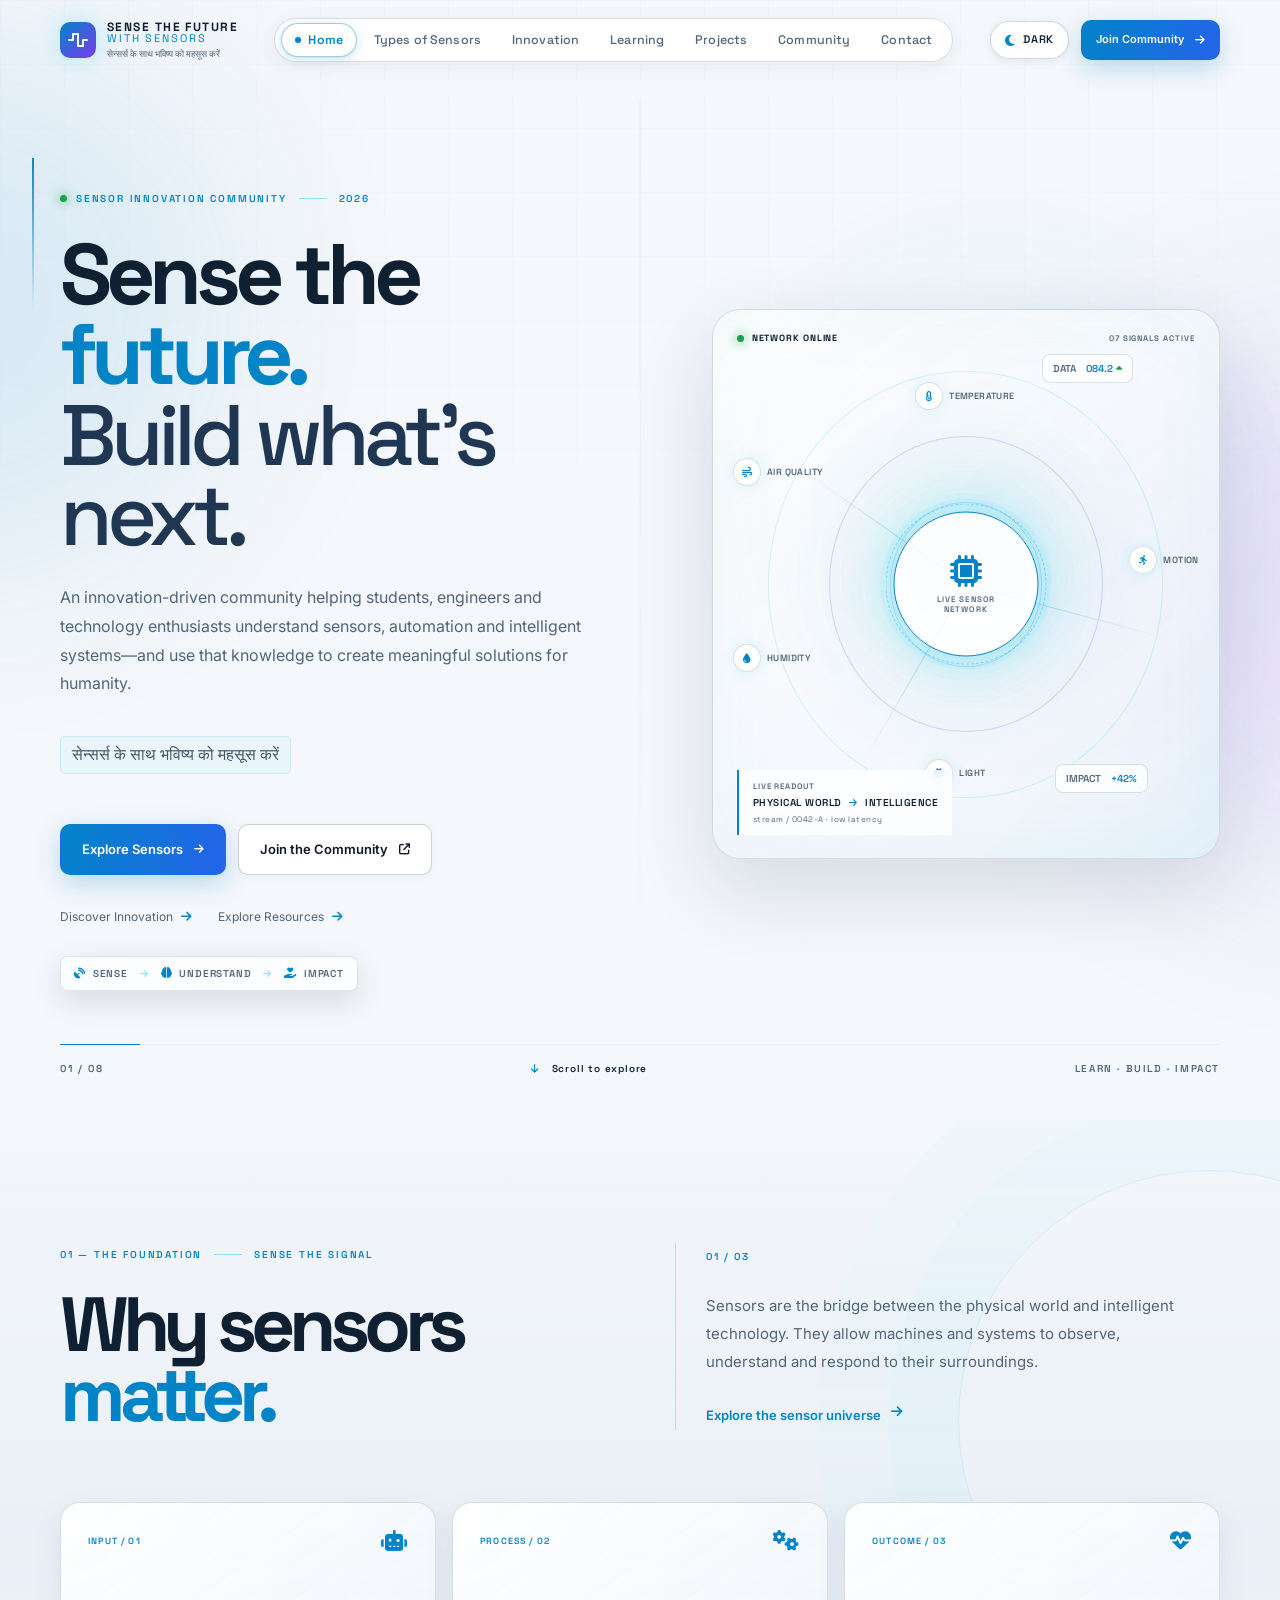
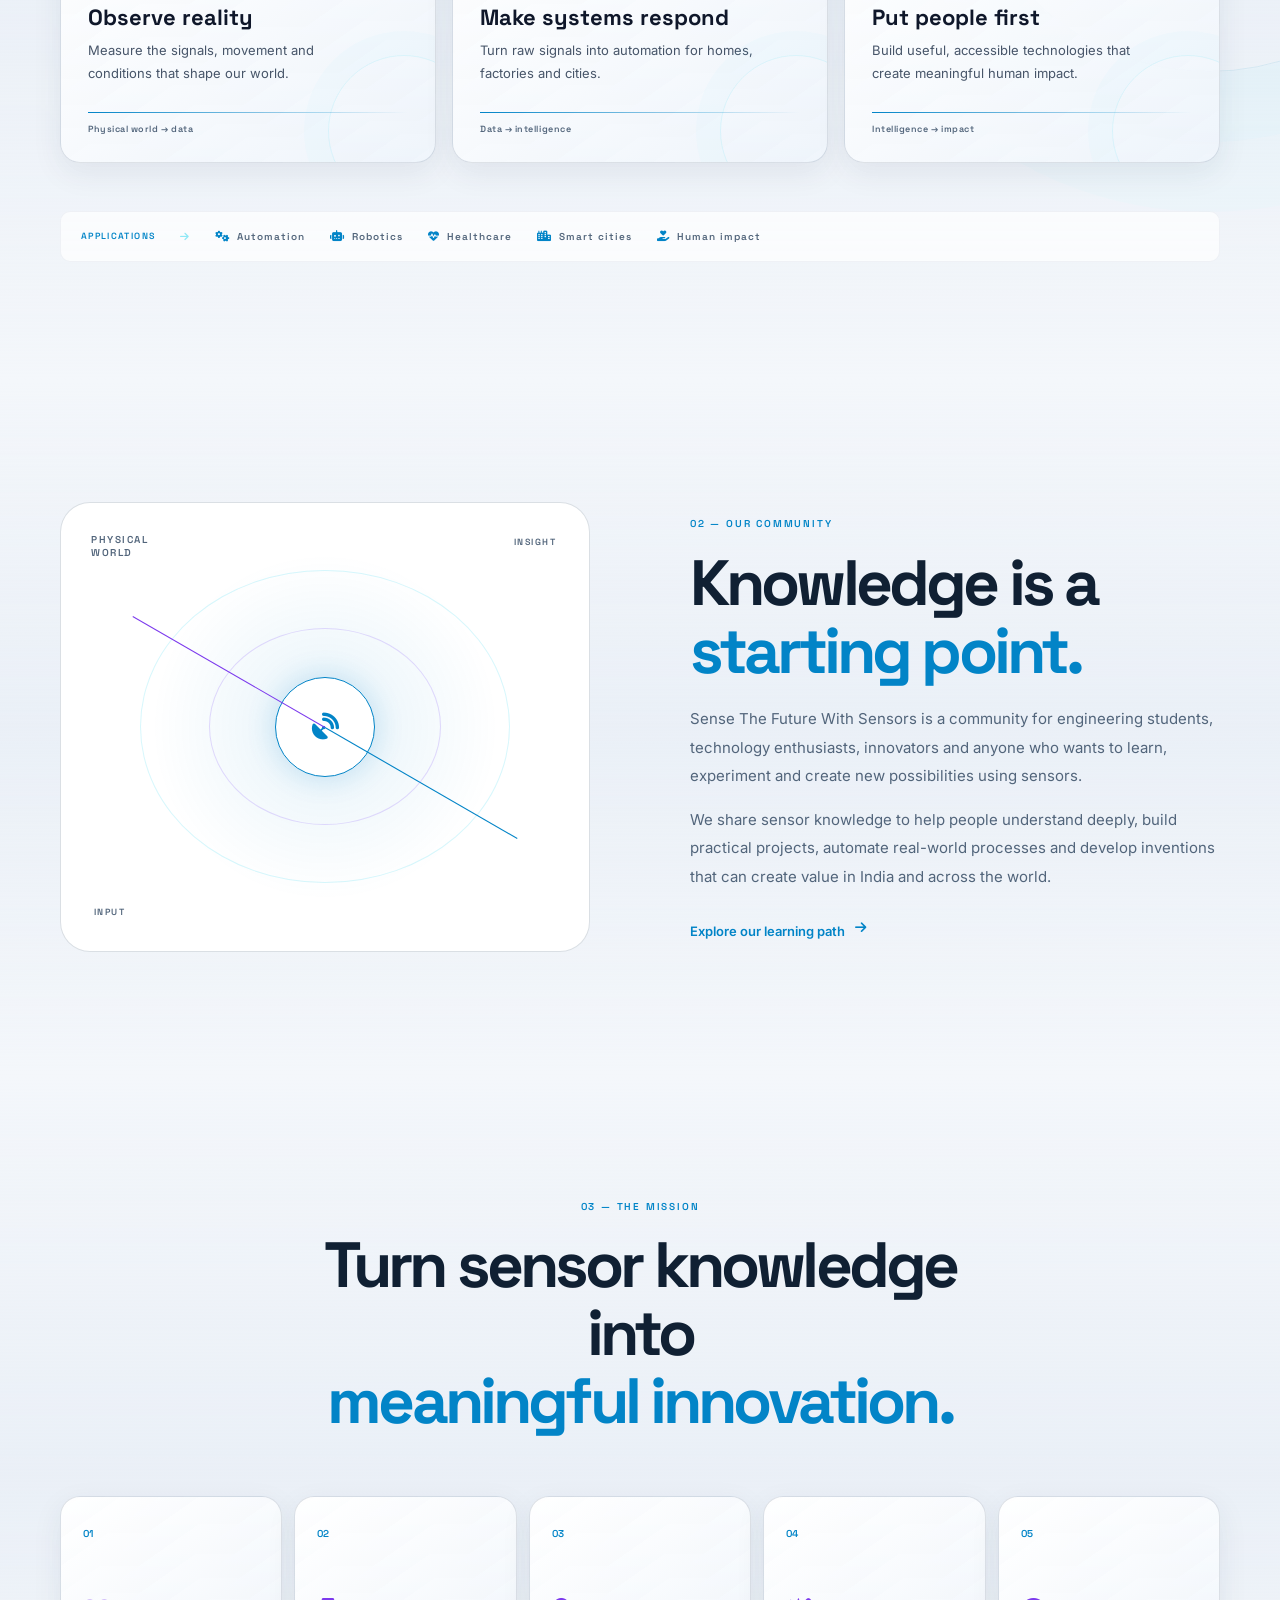
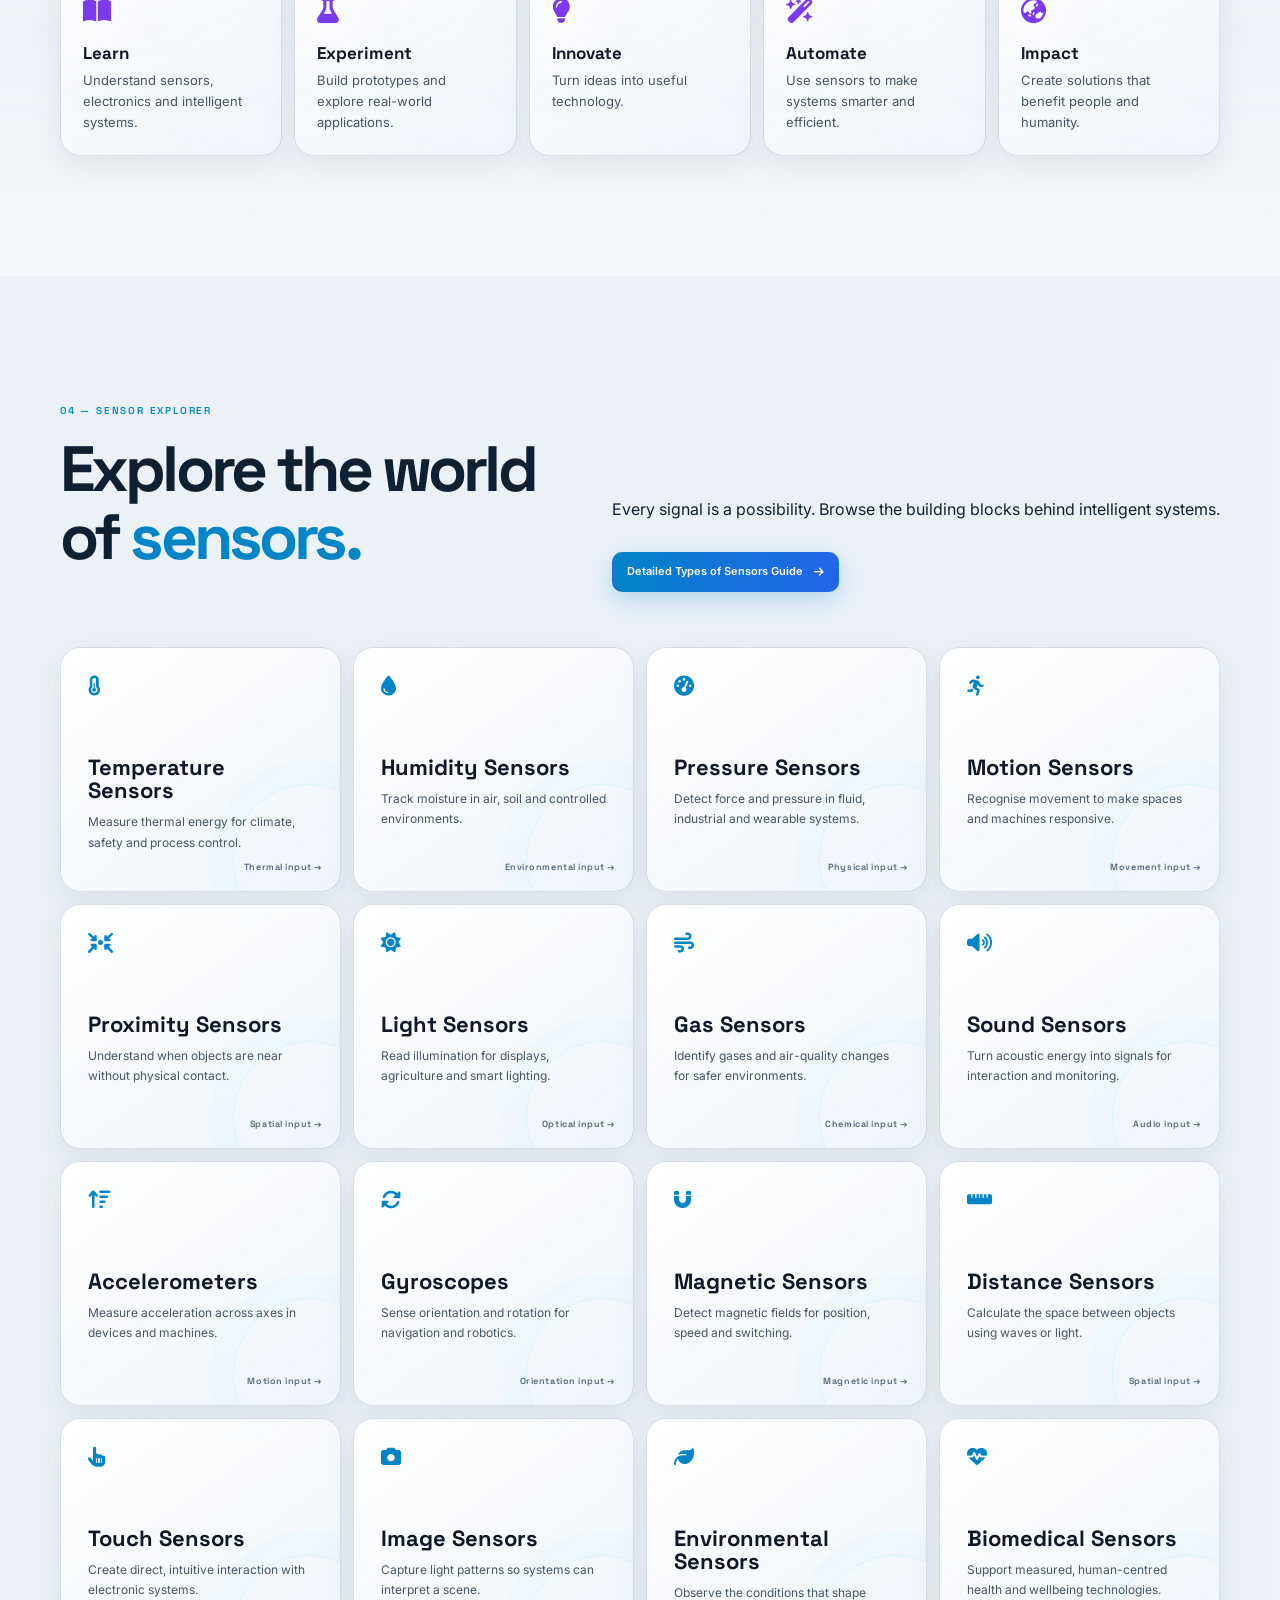
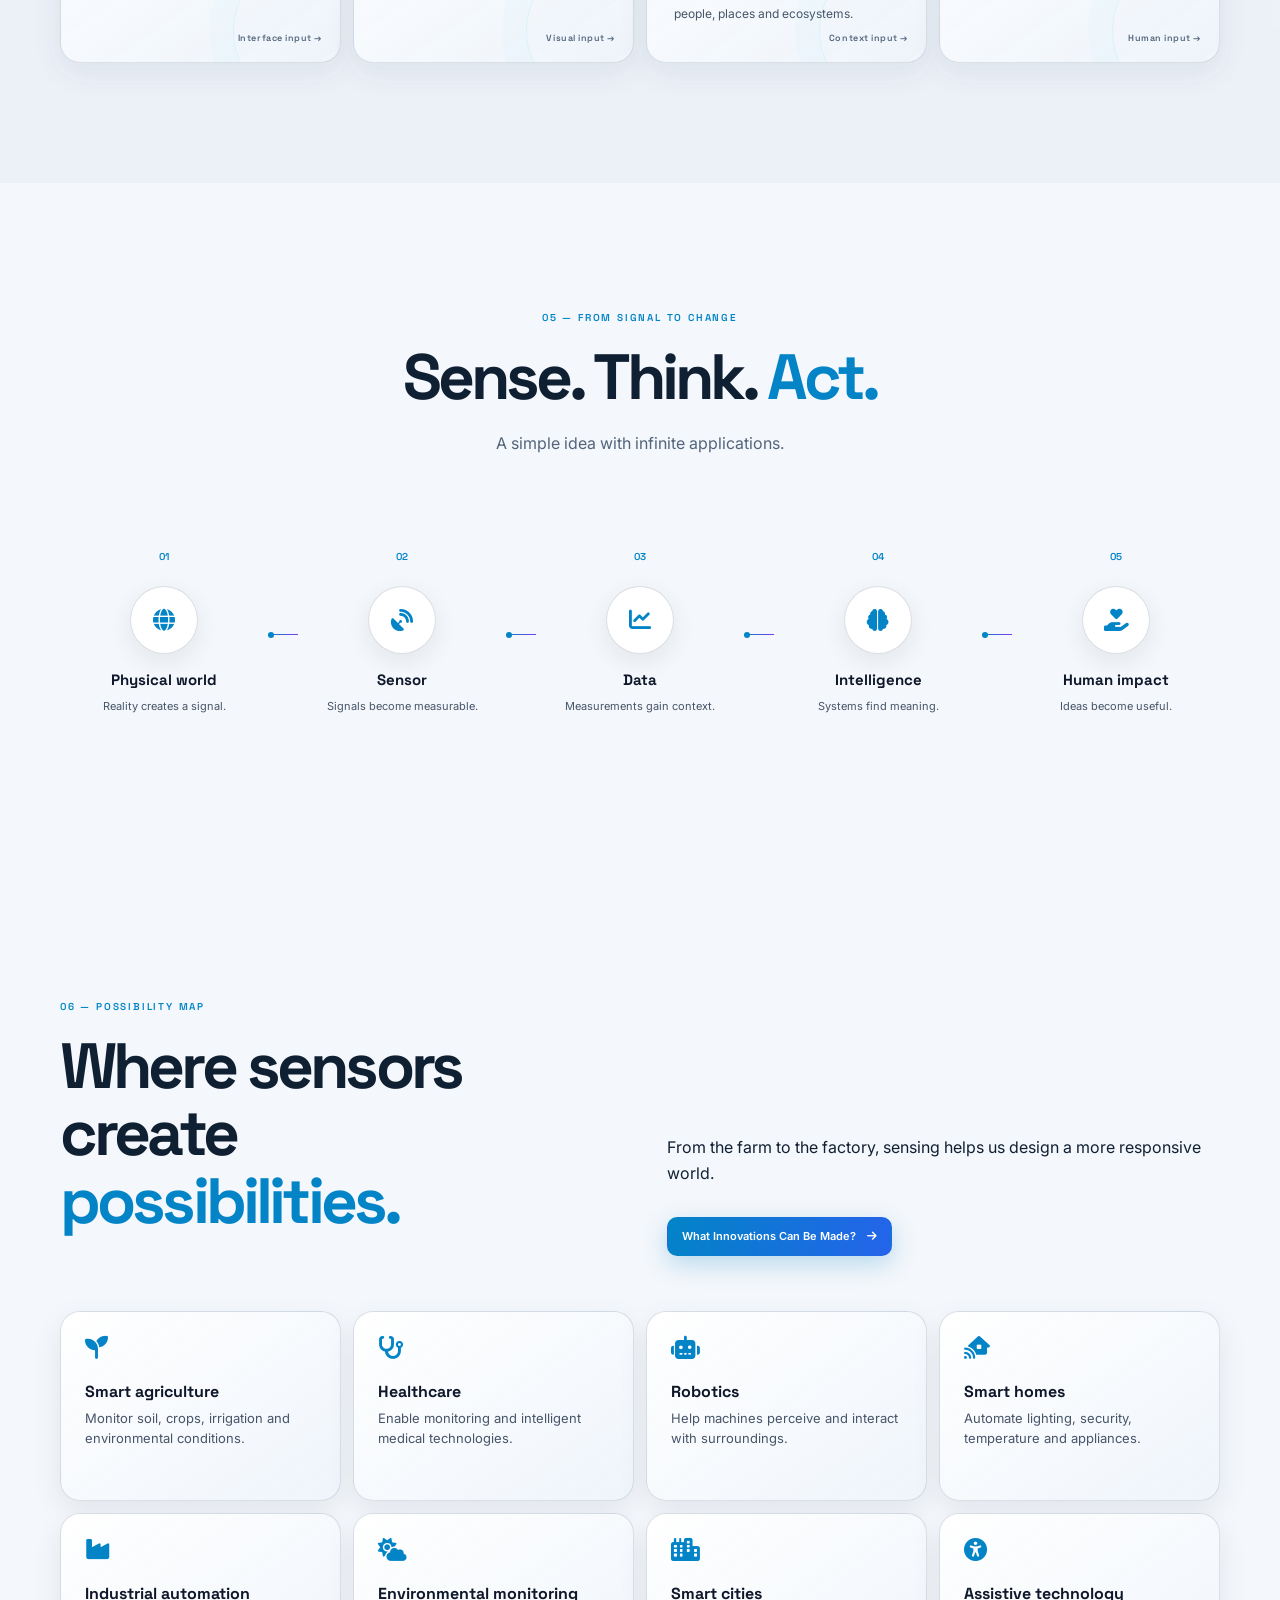
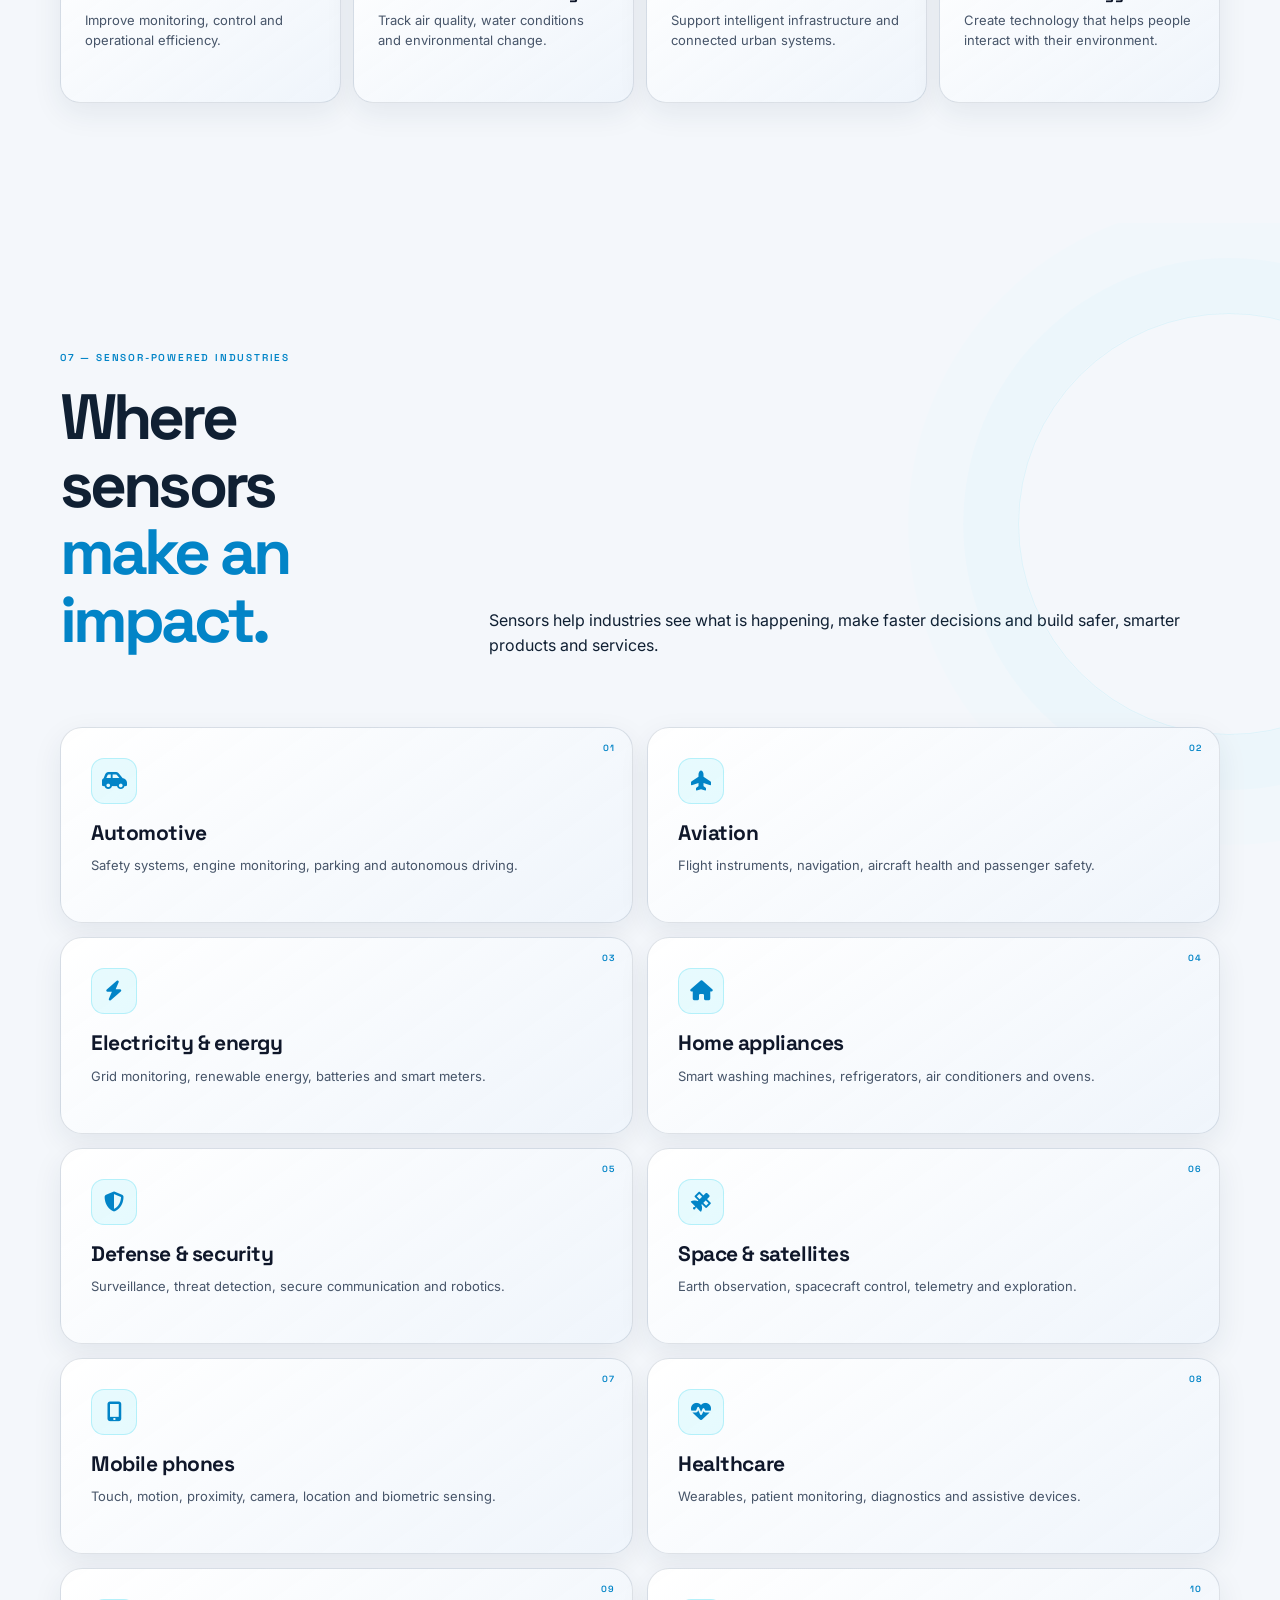
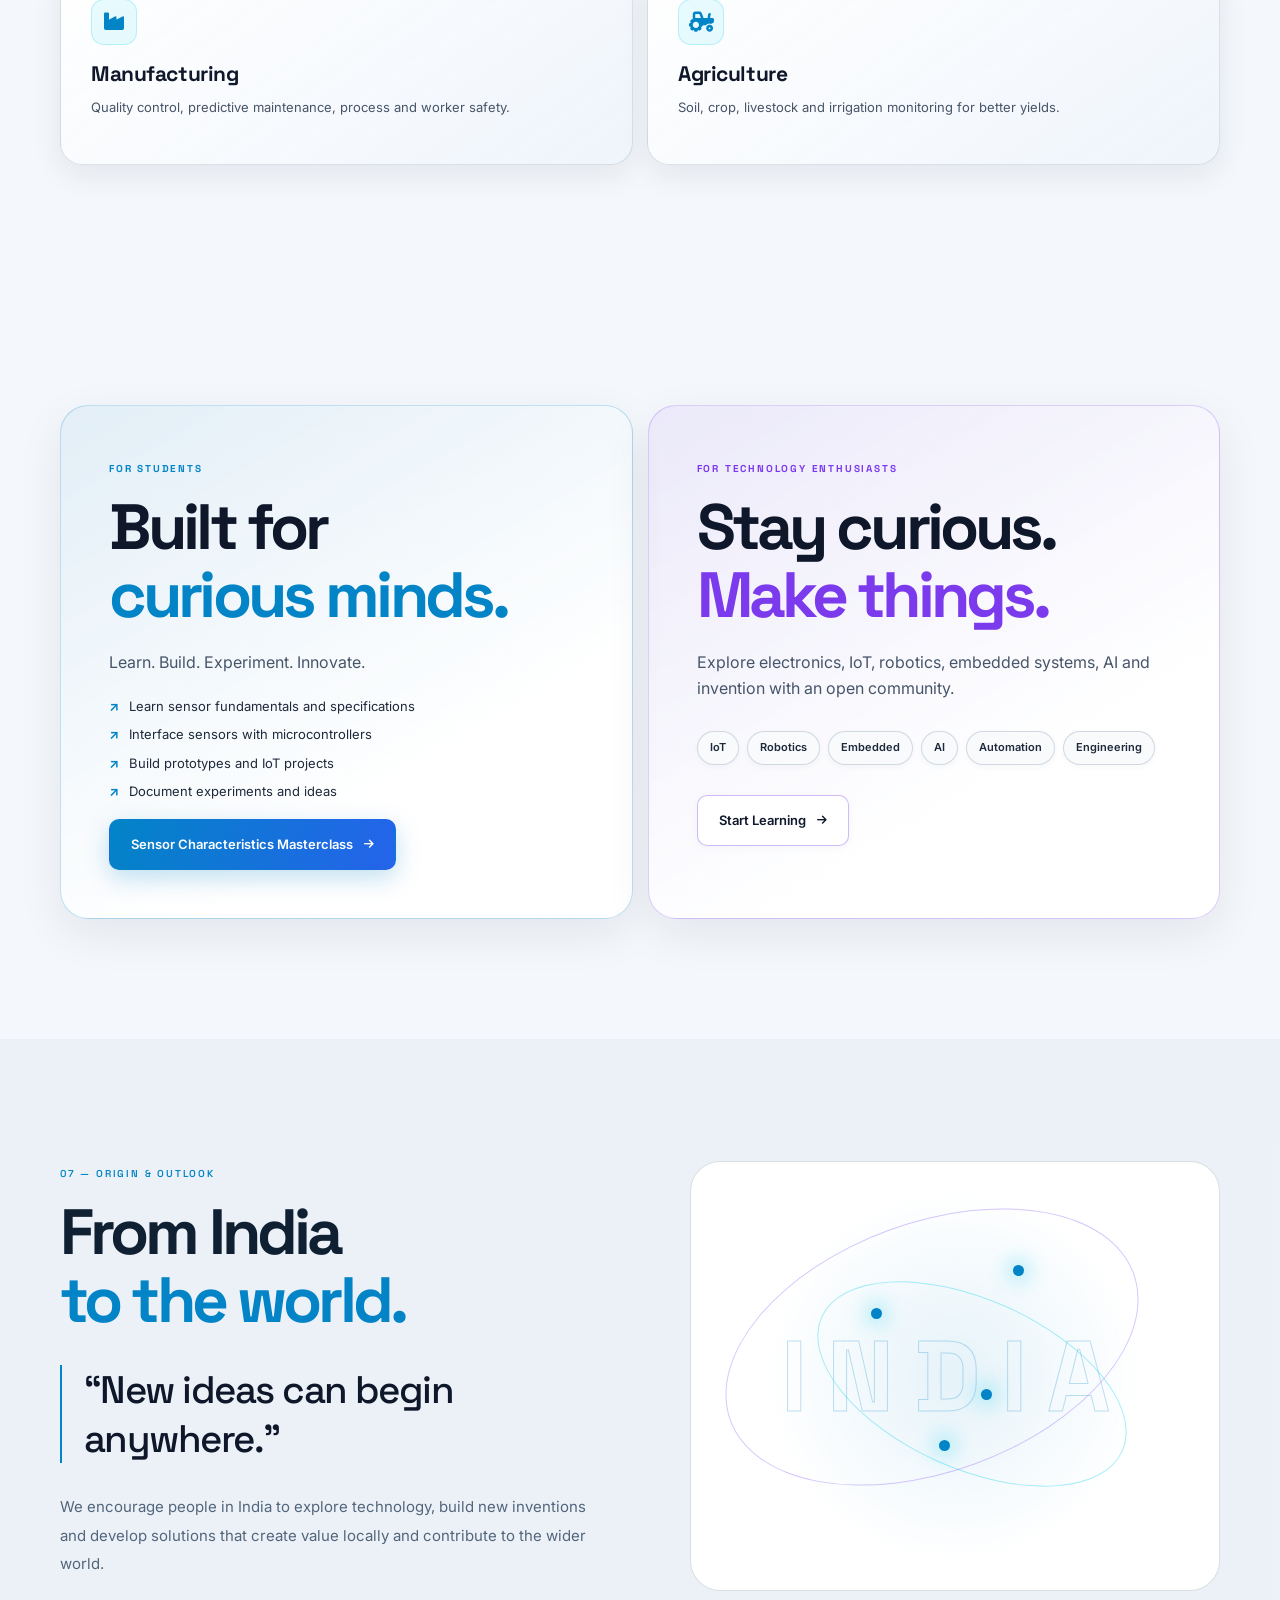
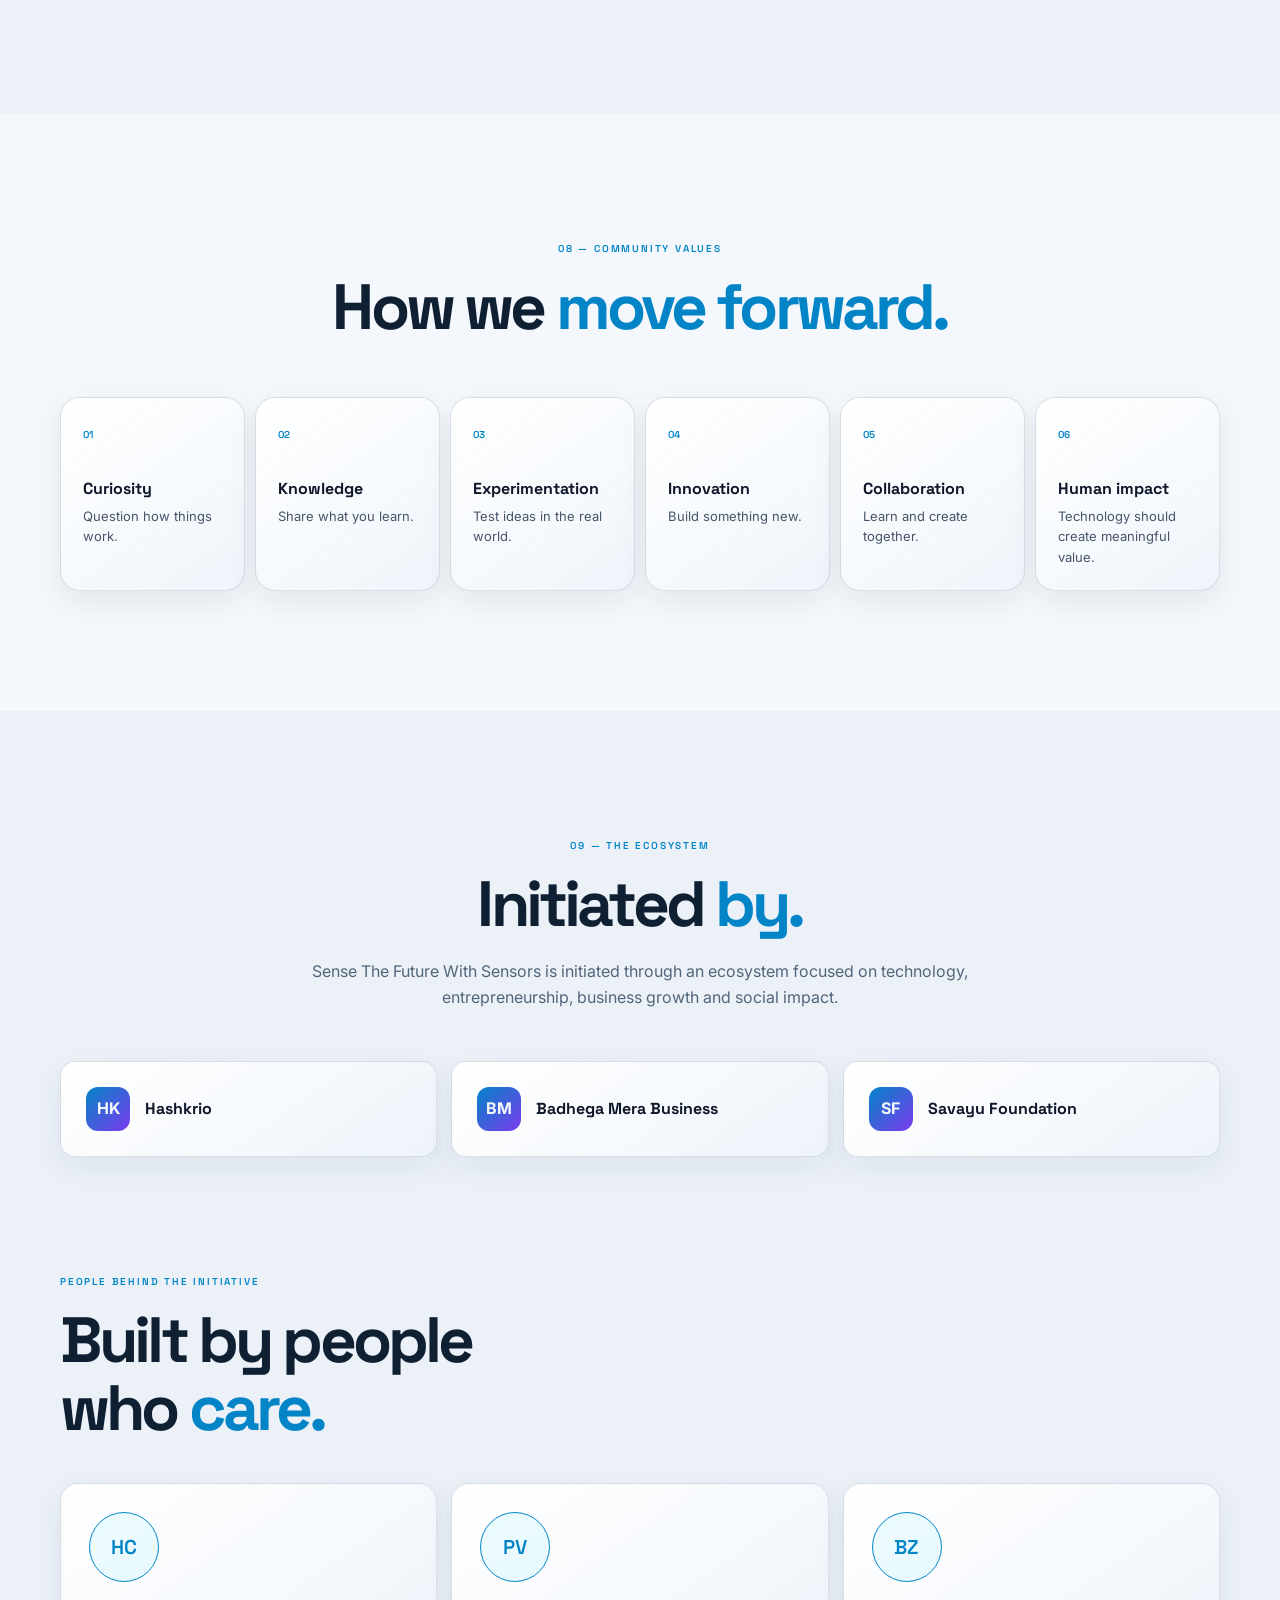
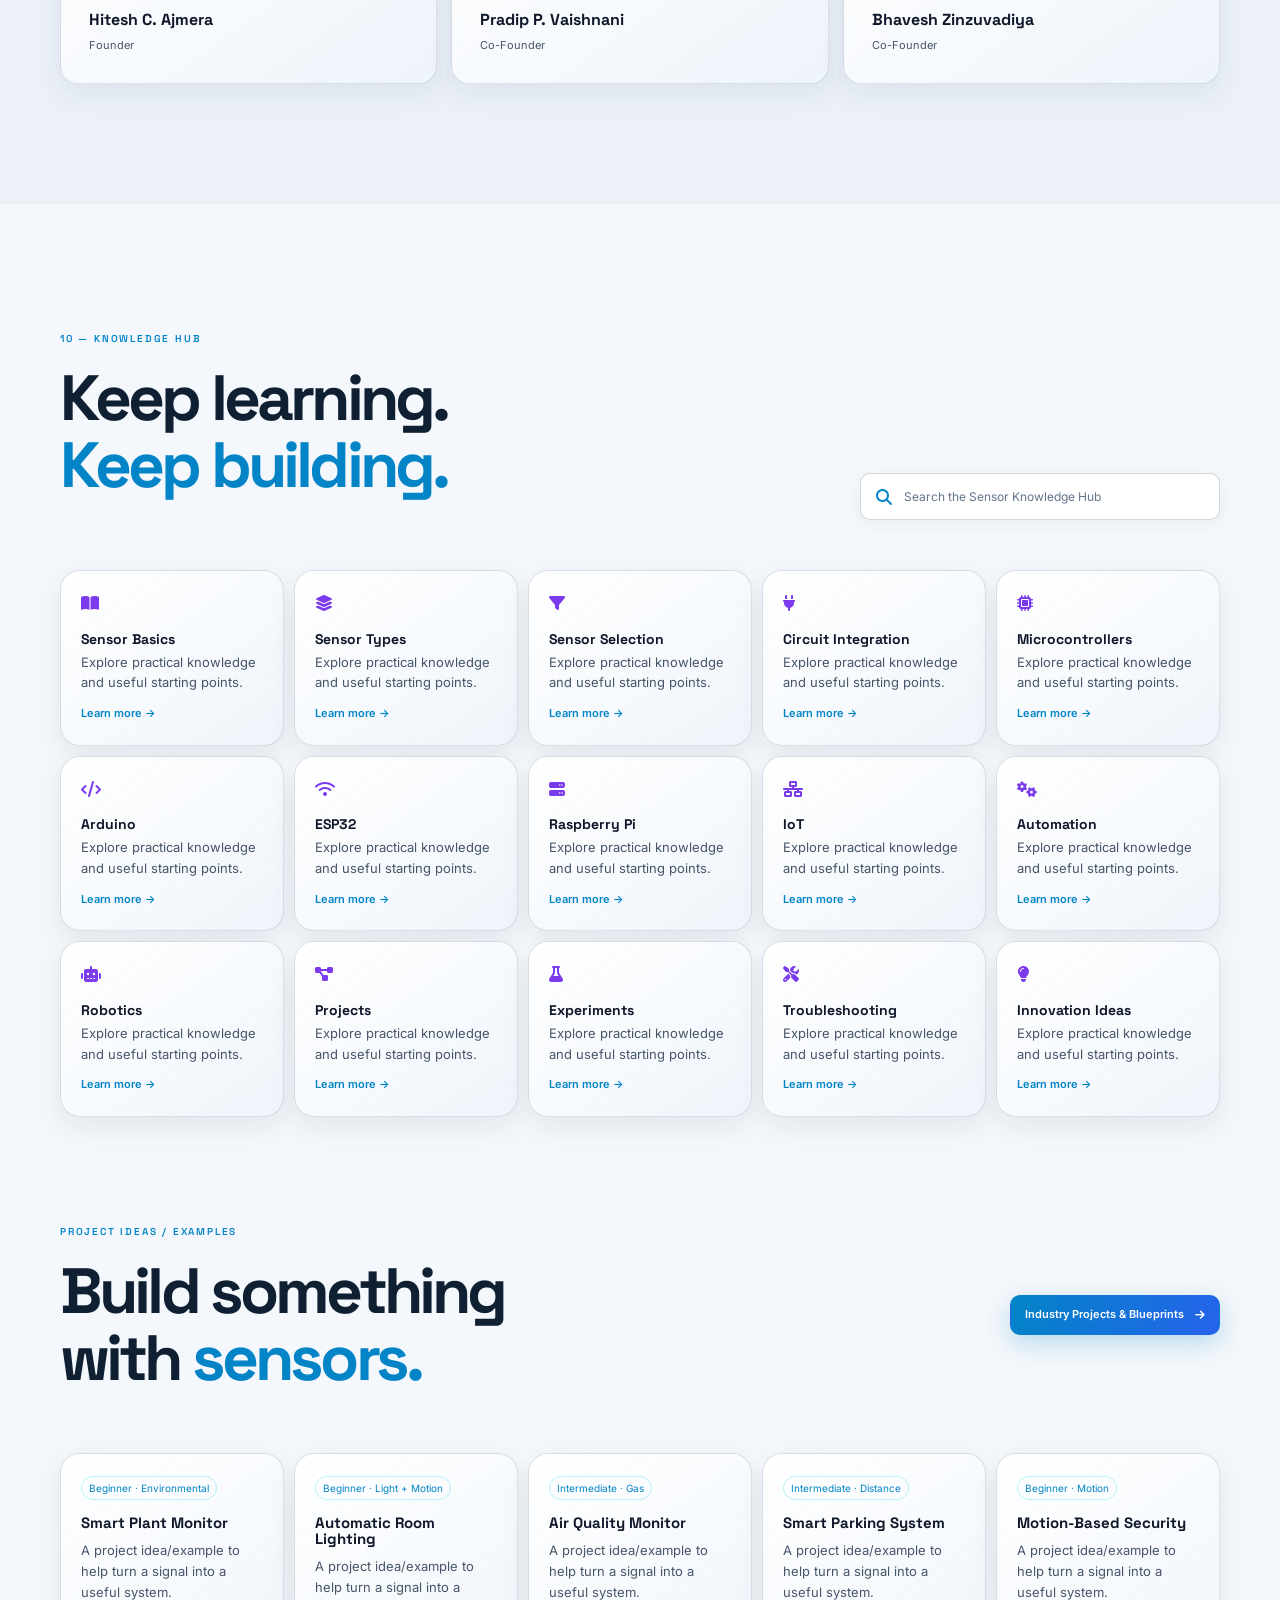
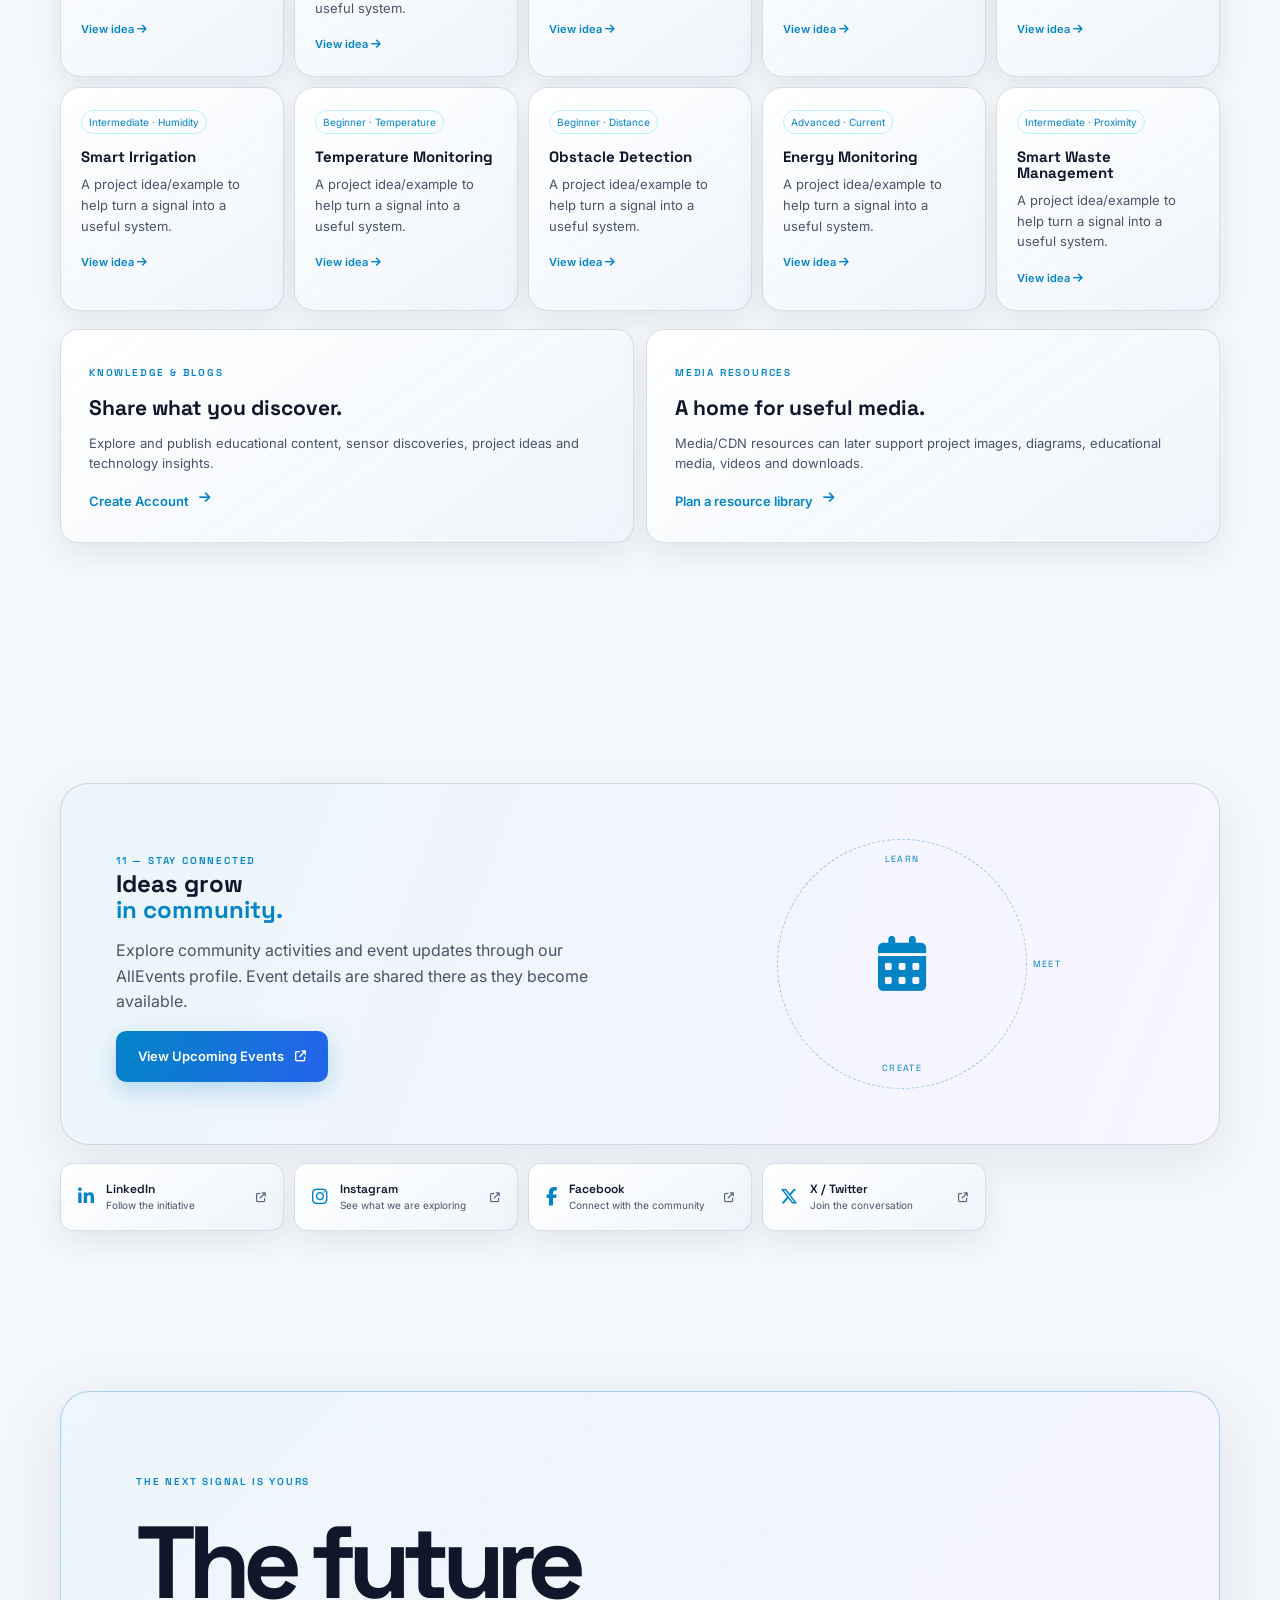
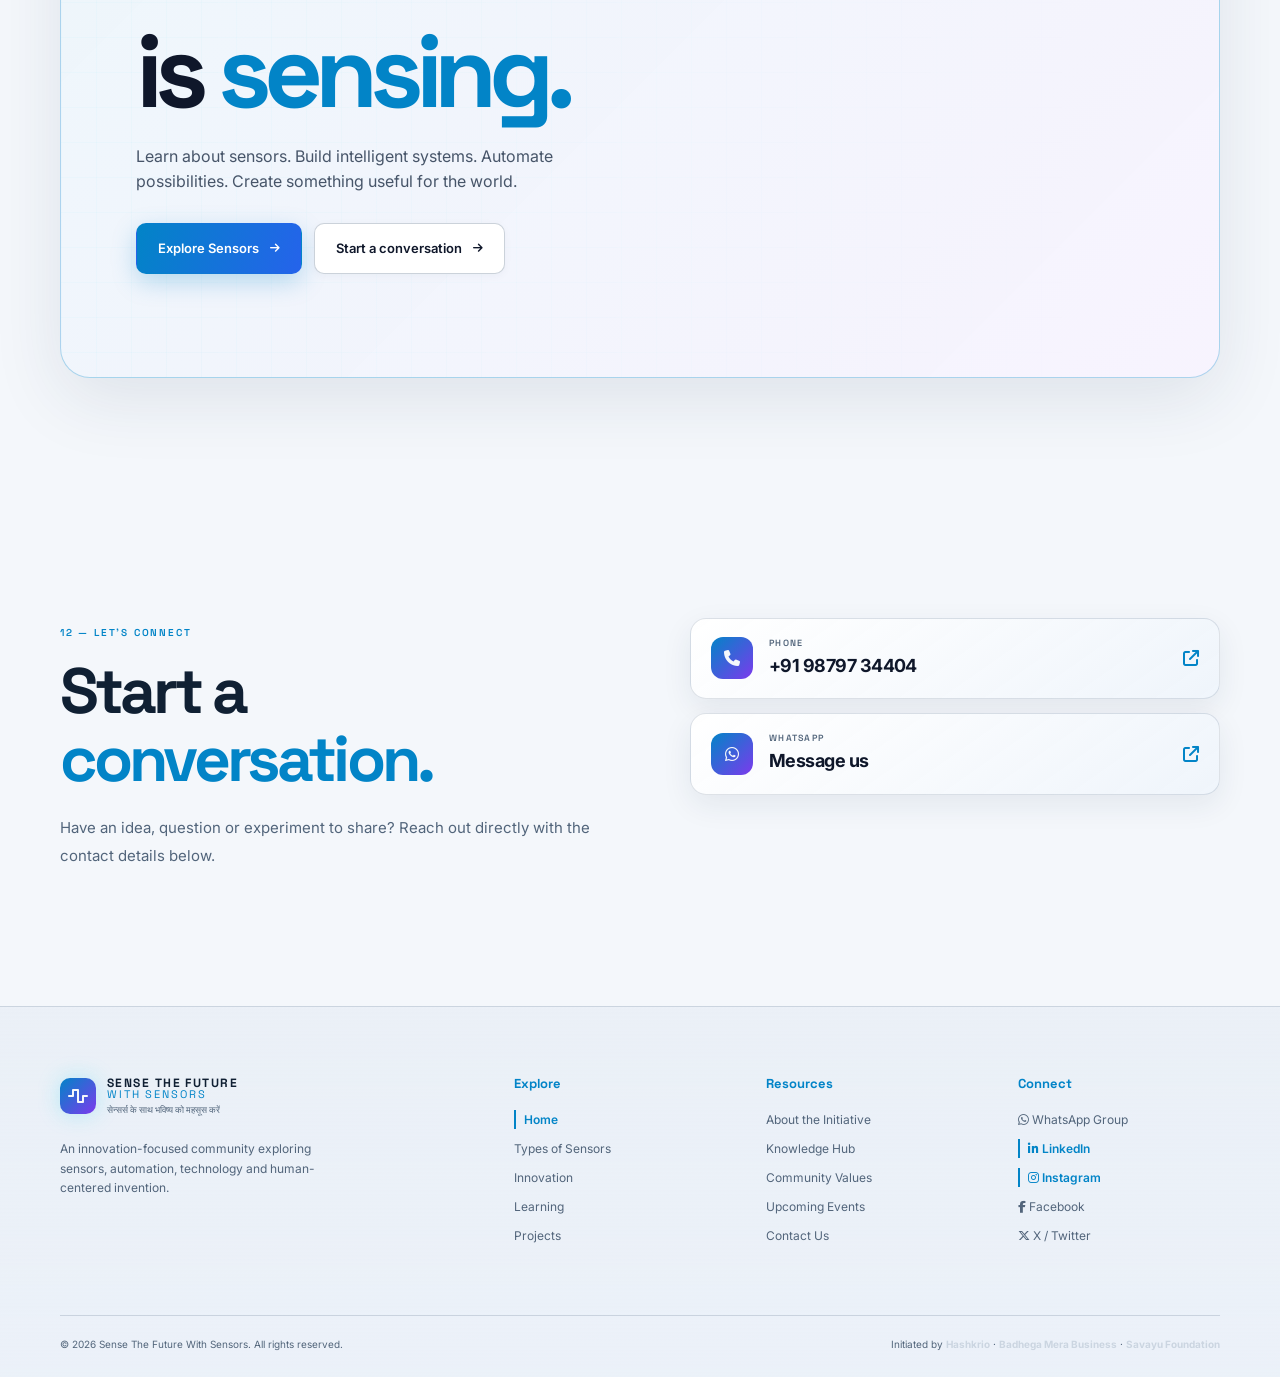
==== index.html @ 322ec29c "feat: complete Sense The Future With Sensors platform" ====
<!doctype html>
<html lang="en" data-theme="light">
<head>
  <meta charset="utf-8">
  <meta name="viewport" content="width=device-width, initial-scale=1">
  <title>Sense The Future With Sensors | Sensor Innovation & Technology Community</title>
  <meta name="description" content="Explore sensors, automation, embedded systems, and human-centered innovation. A vibrant community empowering students and engineers to invent the future.">
  <meta name="keywords" content="sensors, sensor technology, types of sensors, IoT sensors, automation, robotics, electronics engineering, microcontroller interfacing, Arduino, ESP32, smart sensors">
  <meta name="author" content="Sense The Future With Sensors Community">
  <meta name="robots" content="index, follow, max-snippet:-1, max-image-preview:large, max-video-preview:-1">
  <meta name="theme-color" content="#f4f7fb">
  <script>(function(){try{var t=localStorage.getItem("sensor-theme");if(t)document.documentElement.dataset.theme=t;}catch(e){}})();</script>
  
  <link rel="icon" type="image/svg+xml" href="assets/favicon.svg">
  <link rel="manifest" href="site.webmanifest">
  <link rel="canonical" href="https://sensethefuture.in/">

  <!-- Open Graph / Facebook / LinkedIn / WhatsApp -->
  <meta property="og:type" content="website">
  <meta property="og:site_name" content="Sense The Future With Sensors">
  <meta property="og:url" content="https://sensethefuture.in/">
  <meta property="og:title" content="Sense The Future With Sensors | Sensor Innovation & Technology Community">
  <meta property="og:description" content="Explore sensors, automation, embedded systems, and human-centered innovation. A vibrant community empowering students and engineers to invent the future.">
  <meta property="og:image" content="https://sensethefuture.in/assets/hero-banner.png">
  <meta property="og:image:width" content="1200">
  <meta property="og:image:height" content="630">
  <meta property="og:image:alt" content="Sense The Future With Sensors — Sensor Hardware & Industry Applications">
  <meta property="og:locale" content="en_US">

  <!-- Twitter Card -->
  <meta name="twitter:card" content="summary_large_image">
  <meta name="twitter:url" content="https://sensethefuture.in/">
  <meta name="twitter:title" content="Sense The Future With Sensors | Sensor Innovation & Technology Community">
  <meta name="twitter:description" content="Explore sensors, automation, embedded systems, and human-centered innovation. A vibrant community empowering students and engineers to invent the future.">
  <meta name="twitter:image" content="https://sensethefuture.in/assets/hero-banner.png">
  <meta name="twitter:image:alt" content="Sense The Future With Sensors — Sensor Hardware & Industry Applications">

  <!-- Schema.org JSON-LD Structured Data -->
  <script type="application/ld+json">
  {
    "@context": "https://schema.org",
    "@graph": [
      {
        "@type": "WebSite",
        "@id": "https://sensethefuture.in/#website",
        "url": "https://sensethefuture.in/",
        "name": "Sense The Future With Sensors",
        "description": "Sensor Innovation and Technology Community empowering students and engineers to explore sensors, automation, robotics, and intelligent systems.",
        "inLanguage": "en-US",
        "potentialAction": {
          "@type": "SearchAction",
          "target": "https://sensethefuture.in/#hub-grid?search={search_term_string}",
          "query-input": "required name=search_term_string"
        }
      },
      {
        "@type": "EducationalOrganization",
        "@id": "https://sensethefuture.in/#organization",
        "name": "Sense The Future With Sensors",
        "url": "https://sensethefuture.in/",
        "logo": "https://sensethefuture.in/assets/images/Sense%20the%20Future%20with%20Sensors-%20Logo.png",
        "image": "https://sensethefuture.in/assets/hero-banner.png",
        "description": "A national and global initiative to help students and innovators master sensor technology, build prototypes, and invent human-centered solutions.",
        "sameAs": [
          "https://chat.whatsapp.com/LUz2uedTbJv85oK4r1rBTY"
        ]
      }
    ]
  }
  </script>

  <link rel="preconnect" href="https://fonts.googleapis.com">
  <link rel="preconnect" href="https://fonts.gstatic.com" crossorigin>
  <link href="https://fonts.googleapis.com/css2?family=Inter:wght@400;500;600;700;800&family=Space+Grotesk:wght@400;500;600;700&display=swap" rel="stylesheet">
  <link rel="stylesheet" href="https://cdnjs.cloudflare.com/ajax/libs/font-awesome/6.5.2/css/all.min.css">
  <link rel="stylesheet" href="css/style.css">
  <script src="js/main.js" defer></script>
</head>
<body>
  <div class="site-glow site-glow-one" aria-hidden="true"></div>
  <div class="site-glow site-glow-two" aria-hidden="true"></div>
  <header class="site-header" id="top">
    <div class="container nav-wrap">
      <a class="brand" href="index.html" aria-label="Sense The Future With Sensors home">
        <span class="brand-mark"><i class="fa-solid fa-wave-square"></i></span>
        <span><strong>SENSE THE FUTURE</strong><small>WITH SENSORS</small><em>सेन्सर्स के साथ भविष्य को महसूस करें</em></span>
      </a>
      <nav class="primary-nav" id="primary-nav" aria-label="Primary navigation">
        <a href="index.html" class="active" aria-current="page">Home</a>
        <a href="types-of-sensors.html">Types of Sensors</a>
        <a href="innovation.html">Innovation</a>
        <a href="learning.html">Learning</a>
        <a href="projects.html">Projects</a>
        <a href="index.html#community">Community</a>
        <a href="index.html#contact">Contact</a>
        <a class="button button-small button-primary drawer-cta" href="https://chat.whatsapp.com/LUz2uedTbJv85oK4r1rBTY" target="_blank" rel="noopener noreferrer">Join Community <i class="fa-solid fa-arrow-right"></i></a>
      </nav>
      <div class="nav-actions">
        <button class="theme-toggle" type="button" aria-label="Switch to dark theme" aria-pressed="true" title="Toggle color theme"><i class="fa-solid fa-moon"></i><span>Dark</span></button>
        <a class="button button-small button-primary header-cta" href="https://chat.whatsapp.com/LUz2uedTbJv85oK4r1rBTY" target="_blank" rel="noopener noreferrer">Join Community <i class="fa-solid fa-arrow-right"></i></a>
        <button class="menu-toggle" type="button" aria-expanded="false" aria-controls="primary-nav" aria-label="Open navigation"><i class="fa-solid fa-bars"></i></button>
      </div>
    </div>
  </header>

  <main>
    <section class="hero section-pad" id="home">
      <div class="container hero-grid">
        <div class="hero-copy reveal">
          <span class="eyebrow"><span class="status-dot"></span> Sensor Innovation Community <span class="eyebrow-rule"></span> 2026</span>
          <h1>Sense the <span>future.</span><br><strong>Build what’s next.</strong></h1>
          <p class="hero-lead">An innovation-driven community helping students, engineers and technology enthusiasts understand sensors, automation and intelligent systems—and use that knowledge to create meaningful solutions for humanity.</p>
          <p class="hindi-tagline">सेन्सर्स के साथ भविष्य को महसूस करें</p>
          <div class="button-row"><a class="button button-primary" href="#sensors">Explore Sensors <i class="fa-solid fa-arrow-right"></i></a><a class="button button-ghost" href="#community">Join the Community <i class="fa-solid fa-arrow-up-right-from-square"></i></a></div>
          <div class="hero-links"><a href="innovation.html">Discover Innovation <i class="fa-solid fa-arrow-right"></i></a><a href="#resources">Explore Resources <i class="fa-solid fa-arrow-right"></i></a></div>
          <div class="hero-signal-strip" aria-label="Our focus areas"><span><i class="fa-solid fa-satellite-dish"></i> Sense</span><i class="fa-solid fa-arrow-right"></i><span><i class="fa-solid fa-brain"></i> Understand</span><i class="fa-solid fa-arrow-right"></i><span><i class="fa-solid fa-hand-holding-heart"></i> Impact</span></div>
        </div>
        <div class="hero-visual reveal" aria-label="Animated sensor network visualization" role="img">
          <div class="visual-status"><span class="status-dot"></span><b>NETWORK ONLINE</b><small>07 SIGNALS ACTIVE</small></div>
          <div class="orbit orbit-a"></div><div class="orbit orbit-b"></div><div class="orbit orbit-c"></div>
          <div class="network-line line-one"></div><div class="network-line line-two"></div><div class="network-line line-three"></div>
          <div class="core"><span class="core-ring"></span><i class="fa-solid fa-microchip"></i><small>LIVE SENSOR<br>NETWORK</small></div>
          <span class="sensor-node node-one"><i class="fa-solid fa-temperature-half"></i><b>TEMPERATURE</b></span>
          <span class="sensor-node node-two"><i class="fa-solid fa-person-running"></i><b>MOTION</b></span>
          <span class="sensor-node node-three"><i class="fa-solid fa-sun"></i><b>LIGHT</b></span>
          <span class="sensor-node node-four"><i class="fa-solid fa-droplet"></i><b>HUMIDITY</b></span>
          <span class="sensor-node node-five"><i class="fa-solid fa-wind"></i><b>AIR QUALITY</b></span>
          <div class="data-pill pill-one"><span>DATA</span> 084.2 <i class="fa-solid fa-caret-up"></i></div>
          <div class="data-pill pill-two"><span>IMPACT</span> +42%</div>
          <div class="visual-readout"><span>LIVE READOUT</span><b>PHYSICAL WORLD <i class="fa-solid fa-arrow-right"></i> INTELLIGENCE</b><small>stream / 0042-A · low latency</small></div>
        </div>
      </div>
      <div class="container hero-foot"><span>01 / 08</span><span class="scroll-cue"><i class="fa-solid fa-arrow-down"></i> Scroll to explore</span><span>LEARN · BUILD · IMPACT</span></div>
    </section>

    <section class="section-pad intro-section" id="about">
      <div class="container intro-heading reveal"><div><span class="eyebrow">01 — The foundation <span class="eyebrow-rule"></span> Sense the signal</span><h2>Why sensors<br><span>matter.</span></h2></div><div class="intro-heading-copy"><span class="intro-index">01 / 03</span><p>Sensors are the bridge between the physical world and intelligent technology. They allow machines and systems to observe, understand and respond to their surroundings.</p><a class="text-link" href="#sensors">Explore the sensor universe <i class="fa-solid fa-arrow-right"></i></a></div></div>
      <div class="container feature-grid">
        <article class="feature-card reveal"><div class="feature-topline"><span>INPUT / 01</span><i class="fa-solid fa-robot"></i></div><h3>Observe reality</h3><p>Measure the signals, movement and conditions that shape our world.</p><div class="feature-line"></div><small>Physical world → data</small></article>
        <article class="feature-card reveal"><div class="feature-topline"><span>PROCESS / 02</span><i class="fa-solid fa-gears"></i></div><h3>Make systems respond</h3><p>Turn raw signals into automation for homes, factories and cities.</p><div class="feature-line"></div><small>Data → intelligence</small></article>
        <article class="feature-card reveal"><div class="feature-topline"><span>OUTCOME / 03</span><i class="fa-solid fa-heart-pulse"></i></div><h3>Put people first</h3><p>Build useful, accessible technologies that create meaningful human impact.</p><div class="feature-line"></div><small>Intelligence → impact</small></article>
      </div>
      <div class="container capability-line reveal"><span class="capability-label">Applications</span><i class="fa-solid fa-arrow-right"></i><span><i class="fa-solid fa-gears"></i> Automation</span><span><i class="fa-solid fa-robot"></i> Robotics</span><span><i class="fa-solid fa-heart-pulse"></i> Healthcare</span><span><i class="fa-solid fa-city"></i> Smart cities</span><span><i class="fa-solid fa-hand-holding-heart"></i> Human impact</span></div>
    </section>

    <section class="section-pad about-section">
      <div class="container about-grid">
        <div class="about-art reveal"><div class="about-art-label">PHYSICAL<br>WORLD</div><div class="about-art-core"><i class="fa-solid fa-satellite-dish"></i></div><div class="about-art-path path-a"></div><div class="about-art-path path-b"></div><span>INPUT</span><span>INSIGHT</span></div>
        <div class="reveal"><span class="eyebrow">02 — Our community</span><h2>Knowledge is a<br><span>starting point.</span></h2><p>Sense The Future With Sensors is a community for engineering students, technology enthusiasts, innovators and anyone who wants to learn, experiment and create new possibilities using sensors.</p><p>We share sensor knowledge to help people understand deeply, build practical projects, automate real-world processes and develop inventions that can create value in India and across the world.</p><a class="text-link" href="#learning">Explore our learning path <i class="fa-solid fa-arrow-right"></i></a></div>
      </div>
    </section>

    <section class="section-pad mission-section">
      <div class="container centered-heading reveal"><span class="eyebrow">03 — The mission</span><h2>Turn sensor knowledge into<br><span>meaningful innovation.</span></h2></div>
      <div class="container mission-grid">
        <article class="mission-card reveal"><span>01</span><i class="fa-solid fa-book-open"></i><h3>Learn</h3><p>Understand sensors, electronics and intelligent systems.</p></article>
        <article class="mission-card reveal"><span>02</span><i class="fa-solid fa-flask"></i><h3>Experiment</h3><p>Build prototypes and explore real-world applications.</p></article>
        <article class="mission-card reveal"><span>03</span><i class="fa-solid fa-lightbulb"></i><h3>Innovate</h3><p>Turn ideas into useful technology.</p></article>
        <article class="mission-card reveal"><span>04</span><i class="fa-solid fa-wand-magic-sparkles"></i><h3>Automate</h3><p>Use sensors to make systems smarter and efficient.</p></article>
        <article class="mission-card reveal"><span>05</span><i class="fa-solid fa-earth-asia"></i><h3>Impact</h3><p>Create solutions that benefit people and humanity.</p></article>
      </div>
    </section>

    <section class="section-pad sensor-section" id="sensors">
      <div class="container section-heading-row reveal">
        <div>
          <span class="eyebrow">04 — Sensor explorer</span>
          <h2>Explore the world<br>of <span>sensors.</span></h2>
        </div>
        <div>
          <p>Every signal is a possibility. Browse the building blocks behind intelligent systems.</p>
          <a class="button button-small button-primary" href="types-of-sensors.html" style="margin-top:14px;">Detailed Types of Sensors Guide <i class="fa-solid fa-arrow-right"></i></a>
        </div>
      </div>
      <div class="container sensor-grid" id="sensor-grid"></div>
    </section>

    <section class="section-pad flow-section">
      <div class="container centered-heading reveal"><span class="eyebrow">05 — From signal to change</span><h2>Sense. Think. <span>Act.</span></h2><p>A simple idea with infinite applications.</p></div>
      <div class="container flow-grid">
        <div class="flow-step reveal"><b>01</b><i class="fa-solid fa-globe"></i><h3>Physical world</h3><p>Reality creates a signal.</p></div><div class="flow-connector"></div>
        <div class="flow-step reveal"><b>02</b><i class="fa-solid fa-satellite-dish"></i><h3>Sensor</h3><p>Signals become measurable.</p></div><div class="flow-connector"></div>
        <div class="flow-step reveal"><b>03</b><i class="fa-solid fa-chart-line"></i><h3>Data</h3><p>Measurements gain context.</p></div><div class="flow-connector"></div>
        <div class="flow-step reveal"><b>04</b><i class="fa-solid fa-brain"></i><h3>Intelligence</h3><p>Systems find meaning.</p></div><div class="flow-connector"></div>
        <div class="flow-step reveal"><b>05</b><i class="fa-solid fa-hand-holding-heart"></i><h3>Human impact</h3><p>Ideas become useful.</p></div>
      </div>
    </section>

    <section class="section-pad innovation-section" id="innovation">
      <div class="container section-heading-row reveal">
        <div>
          <span class="eyebrow">06 — Possibility map</span>
          <h2>Where sensors create<br><span>possibilities.</span></h2>
        </div>
        <div>
          <p>From the farm to the factory, sensing helps us design a more responsive world.</p>
          <a class="button button-small button-primary" href="innovation.html" style="margin-top:14px;">What Innovations Can Be Made? <i class="fa-solid fa-arrow-right"></i></a>
        </div>
      </div>
      <div class="container possibility-grid">
        <article class="possibility-card reveal"><i class="fa-solid fa-seedling"></i><h3>Smart agriculture</h3><p>Monitor soil, crops, irrigation and environmental conditions.</p></article><article class="possibility-card reveal"><i class="fa-solid fa-stethoscope"></i><h3>Healthcare</h3><p>Enable monitoring and intelligent medical technologies.</p></article><article class="possibility-card reveal"><i class="fa-solid fa-robot"></i><h3>Robotics</h3><p>Help machines perceive and interact with surroundings.</p></article><article class="possibility-card reveal"><i class="fa-solid fa-house-signal"></i><h3>Smart homes</h3><p>Automate lighting, security, temperature and appliances.</p></article><article class="possibility-card reveal"><i class="fa-solid fa-industry"></i><h3>Industrial automation</h3><p>Improve monitoring, control and operational efficiency.</p></article><article class="possibility-card reveal"><i class="fa-solid fa-cloud-sun"></i><h3>Environmental monitoring</h3><p>Track air quality, water conditions and environmental change.</p></article><article class="possibility-card reveal"><i class="fa-solid fa-city"></i><h3>Smart cities</h3><p>Support intelligent infrastructure and connected urban systems.</p></article><article class="possibility-card reveal"><i class="fa-solid fa-universal-access"></i><h3>Assistive technology</h3><p>Create technology that helps people interact with their environment.</p></article>
      </div>
    </section>

    <section class="section-pad industries-section" id="industries">
      <div class="container section-heading-row reveal">
        <div>
          <span class="eyebrow">07 — Sensor-powered industries</span>
          <h2>Where sensors<br><span>make an impact.</span></h2>
        </div>
        <div>
          <p>Sensors help industries see what is happening, make faster decisions and build safer, smarter products and services.</p>
        </div>
      </div>
      <div class="container industries-grid">
        <article class="industry-card reveal"><i class="fa-solid fa-car-side"></i><div><h3>Automotive</h3><p>Safety systems, engine monitoring, parking and autonomous driving.</p></div><small>01</small></article>
        <article class="industry-card reveal"><i class="fa-solid fa-plane-up"></i><div><h3>Aviation</h3><p>Flight instruments, navigation, aircraft health and passenger safety.</p></div><small>02</small></article>
        <article class="industry-card reveal"><i class="fa-solid fa-bolt"></i><div><h3>Electricity & energy</h3><p>Grid monitoring, renewable energy, batteries and smart meters.</p></div><small>03</small></article>
        <article class="industry-card reveal"><i class="fa-solid fa-house"></i><div><h3>Home appliances</h3><p>Smart washing machines, refrigerators, air conditioners and ovens.</p></div><small>04</small></article>
        <article class="industry-card reveal"><i class="fa-solid fa-shield-halved"></i><div><h3>Defense & security</h3><p>Surveillance, threat detection, secure communication and robotics.</p></div><small>05</small></article>
        <article class="industry-card reveal"><i class="fa-solid fa-satellite"></i><div><h3>Space & satellites</h3><p>Earth observation, spacecraft control, telemetry and exploration.</p></div><small>06</small></article>
        <article class="industry-card reveal"><i class="fa-solid fa-mobile-screen-button"></i><div><h3>Mobile phones</h3><p>Touch, motion, proximity, camera, location and biometric sensing.</p></div><small>07</small></article>
        <article class="industry-card reveal"><i class="fa-solid fa-heart-pulse"></i><div><h3>Healthcare</h3><p>Wearables, patient monitoring, diagnostics and assistive devices.</p></div><small>08</small></article>
        <article class="industry-card reveal"><i class="fa-solid fa-industry"></i><div><h3>Manufacturing</h3><p>Quality control, predictive maintenance, process and worker safety.</p></div><small>09</small></article>
        <article class="industry-card reveal"><i class="fa-solid fa-tractor"></i><div><h3>Agriculture</h3><p>Soil, crop, livestock and irrigation monitoring for better yields.</p></div><small>10</small></article>
      </div>
    </section>

    <section class="section-pad audience-section" id="learning">
      <div class="container audience-grid">
        <article class="audience-card audience-student reveal"><span class="eyebrow">For students</span><h2>Built for<br><span>curious minds.</span></h2><p>Learn. Build. Experiment. Innovate.</p><ul><li>Learn sensor fundamentals and specifications</li><li>Interface sensors with microcontrollers</li><li>Build prototypes and IoT projects</li><li>Document experiments and ideas</li></ul><a class="button button-primary" href="learning.html">Sensor Characteristics Masterclass <i class="fa-solid fa-arrow-right"></i></a></article>
        <article class="audience-card audience-enthusiast reveal"><span class="eyebrow">For technology enthusiasts</span><h2>Stay curious.<br><span>Make things.</span></h2><p>Explore electronics, IoT, robotics, embedded systems, AI and invention with an open community.</p><div class="tag-cloud"><span>IoT</span><span>Robotics</span><span>Embedded</span><span>AI</span><span>Automation</span><span>Engineering</span></div><a class="button button-ghost" href="learning.html">Start Learning <i class="fa-solid fa-arrow-right"></i></a></article>
      </div>
    </section>

    <section class="section-pad origin-section">
      <div class="container origin-grid"><div class="origin-copy reveal"><span class="eyebrow">07 — Origin & outlook</span><h2>From India<br><span>to the world.</span></h2><blockquote>“New ideas can begin anywhere.”</blockquote><p>We encourage people in India to explore technology, build new inventions and develop solutions that create value locally and contribute to the wider world.</p></div><div class="india-network reveal" aria-hidden="true"><span class="network-country">INDIA</span><i class="pin pin-a"></i><i class="pin pin-b"></i><i class="pin pin-c"></i><i class="pin pin-d"></i><i class="network-arc arc-a"></i><i class="network-arc arc-b"></i></div></div>
    </section>

    <section class="section-pad values-section" id="community">
      <div class="container centered-heading reveal"><span class="eyebrow">08 — Community values</span><h2>How we <span>move forward.</span></h2></div>
      <div class="container values-grid"><article class="value-card reveal"><b>01</b><h3>Curiosity</h3><p>Question how things work.</p></article><article class="value-card reveal"><b>02</b><h3>Knowledge</h3><p>Share what you learn.</p></article><article class="value-card reveal"><b>03</b><h3>Experimentation</h3><p>Test ideas in the real world.</p></article><article class="value-card reveal"><b>04</b><h3>Innovation</h3><p>Build something new.</p></article><article class="value-card reveal"><b>05</b><h3>Collaboration</h3><p>Learn and create together.</p></article><article class="value-card reveal"><b>06</b><h3>Human impact</h3><p>Technology should create meaningful value.</p></article></div>
    </section>

    <section class="section-pad ecosystem-section">
      <div class="container centered-heading reveal"><span class="eyebrow">09 — The ecosystem</span><h2>Initiated <span>by.</span></h2><p>Sense The Future With Sensors is initiated through an ecosystem focused on technology, entrepreneurship, business growth and social impact.</p></div>
      <div class="container partner-grid"><div class="partner reveal"><span>HK</span><strong>Hashkrio</strong></div><div class="partner reveal"><span>BM</span><strong>Badhega Mera Business</strong></div><div class="partner reveal"><span>SF</span><strong>Savayu Foundation</strong></div></div>
      <div class="container founders"><div class="founders-heading reveal"><span class="eyebrow">People behind the initiative</span><h2>Built by people<br>who <span>care.</span></h2></div><div class="founder-grid"><article class="founder-card reveal"><div class="avatar">HC</div><a href="https://www.linkedin.com/in/ajmerahiteshc/" target="_blank" rel="noopener noreferrer"><strong>Hitesh C. Ajmera</strong></a><small>Founder</small></article><article class="founder-card reveal"><div class="avatar">PV</div><a href="https://www.linkedin.com/in/pradipvaishnani/" target="_blank" rel="noopener noreferrer"><strong>Pradip P. Vaishnani</strong></a><small>Co-Founder</small></article><article class="founder-card reveal"><div class="avatar">BZ</div><a href="https://www.linkedin.com/in/bhavesh-v-zinzuvadiya-b2a8211b9/" target="_blank" rel="noopener noreferrer"><strong>Bhavesh Zinzuvadiya</strong></a><small>Co-Founder</small></article></div></div>
    </section>

    <section class="section-pad resources-section" id="resources">
      <div class="container section-heading-row reveal"><div><span class="eyebrow">10 — Knowledge hub</span><h2>Keep learning.<br><span>Keep building.</span></h2></div><div class="search-box"><i class="fa-solid fa-magnifying-glass"></i><input id="hub-search" type="search" placeholder="Search the Sensor Knowledge Hub" aria-label="Search the Sensor Knowledge Hub"></div></div>
      <div class="container hub-grid" id="hub-grid"></div>
      <div class="container project-heading reveal" style="display:flex;justify-content:space-between;align-items:center;flex-wrap:wrap;gap:16px;">
        <div><span class="eyebrow">Project ideas / examples</span><h2>Build something<br>with <span>sensors.</span></h2></div>
        <a class="button button-small button-primary" href="projects.html">Industry Projects &amp; Blueprints <i class="fa-solid fa-arrow-right"></i></a>
      </div>
      <div class="container projects-grid" id="projects-grid"></div>
      <div class="container resource-addons">
        <article class="resource-addon reveal" id="blog"><span class="eyebrow">Knowledge & blogs</span><h3>Share what you discover.</h3><p>Explore and publish educational content, sensor discoveries, project ideas and technology insights.</p><a class="text-link" href="#blog">Create Account <i class="fa-solid fa-arrow-right"></i></a></article>
        <article class="resource-addon reveal" id="media"><span class="eyebrow">Media resources</span><h3>A home for useful media.</h3><p>Media/CDN resources can later support project images, diagrams, educational media, videos and downloads.</p><a class="text-link" href="#media">Plan a resource library <i class="fa-solid fa-arrow-right"></i></a></article>
      </div>
    </section>

    <section class="section-pad events-section" id="events">
      <div class="container events-card reveal"><div><span class="eyebrow">11 — Stay connected</span><h2>Ideas grow<br><span>in community.</span></h2><p>Explore community activities and event updates through our AllEvents profile. Event details are shared there as they become available.</p><a class="button button-primary" href="https://allevents.in/profile/savayu-foundation/25545088" target="_blank" rel="noopener noreferrer">View Upcoming Events <i class="fa-solid fa-arrow-up-right-from-square"></i></a></div><div class="event-orbit"><i class="fa-solid fa-calendar-days"></i><span>LEARN</span><span>MEET</span><span>CREATE</span></div></div>
      <div class="container social-grid"><a class="social-card reveal" href="https://www.linkedin.com/in/sense-the-future-with-sensors/" target="_blank" rel="noopener noreferrer"><i class="fa-brands fa-linkedin-in"></i><span><b>LinkedIn</b><small>Follow the initiative</small></span><i class="fa-solid fa-arrow-up-right-from-square"></i></a><a class="social-card reveal" href="https://www.instagram.com/sensethefuturewithsensors/" target="_blank" rel="noopener noreferrer"><i class="fa-brands fa-instagram"></i><span><b>Instagram</b><small>See what we are exploring</small></span><i class="fa-solid fa-arrow-up-right-from-square"></i></a><a class="social-card reveal" href="https://www.facebook.com/profile.php?id=61594190966016" target="_blank" rel="noopener noreferrer"><i class="fa-brands fa-facebook-f"></i><span><b>Facebook</b><small>Connect with the community</small></span><i class="fa-solid fa-arrow-up-right-from-square"></i></a><a class="social-card reveal" href="https://x.com/Savayugroup" target="_blank" rel="noopener noreferrer"><i class="fa-brands fa-x-twitter"></i><span><b>X / Twitter</b><small>Join the conversation</small></span><i class="fa-solid fa-arrow-up-right-from-square"></i></a></div>
    </section>

    <section class="cta-section section-pad"><div class="container cta-box reveal"><span class="eyebrow">The next signal is yours</span><h2>The future<br>is <span>sensing.</span></h2><p>Learn about sensors. Build intelligent systems. Automate possibilities. Create something useful for the world.</p><div class="button-row"><a class="button button-primary" href="#sensors">Explore Sensors <i class="fa-solid fa-arrow-right"></i></a><a class="button button-ghost" href="#contact">Start a conversation <i class="fa-solid fa-arrow-right"></i></a></div></div></section>

    <section class="section-pad contact-section" id="contact">
      <div class="container contact-grid direct-contact reveal">
        <div>
          <span class="eyebrow">12 — Let’s connect</span>
          <h2>Start a<br><span>conversation.</span></h2>
          <p>Have an idea, question or experiment to share? Reach out directly with the contact details below.</p>
        </div>
        <div class="contact-card-list">
          <a class="contact-card" href="tel:+919879734404"><i class="fa-solid fa-phone"></i><div><span>Phone</span><strong>+91 98797 34404</strong></div><i class="fa-solid fa-arrow-up-right-from-square"></i></a>
          <a class="contact-card" href="https://wa.me/919879734404" target="_blank" rel="noopener noreferrer"><i class="fa-brands fa-whatsapp"></i><div><span>WhatsApp</span><strong>Message us</strong></div><i class="fa-solid fa-arrow-up-right-from-square"></i></a>
        </div>
      </div>

    </section>
  </main>

  <footer class="site-footer">
    <div class="container footer-grid">
      <div class="footer-brand">
        <a class="brand" href="index.html" aria-label="Sense The Future With Sensors home">
          <span class="brand-mark"><i class="fa-solid fa-wave-square"></i></span>
          <span><strong>SENSE THE FUTURE</strong><small>WITH SENSORS</small><em>सेन्सर्स के साथ भविष्य को महसूस करें</em></span>
        </a>
        <p>An innovation-focused community exploring sensors, automation, technology and human-centered invention.</p>
      </div>
      <div>
        <h3>Explore</h3>
        <a href="index.html" class="active">Home</a>
        <a href="types-of-sensors.html">Types of Sensors</a>
        <a href="innovation.html">Innovation</a>
        <a href="learning.html">Learning</a>
        <a href="projects.html">Projects</a>
      </div>
      <div>
        <h3>Resources</h3>
        <a href="index.html#about">About the Initiative</a>
        <a href="index.html#resources">Knowledge Hub</a>
        <a href="index.html#community">Community Values</a>
        <a href="https://allevents.in/profile/savayu-foundation/25545088" target="_blank" rel="noopener noreferrer">Upcoming Events</a>
        <a href="index.html#contact">Contact Us</a>
      </div>
      <div>
        <h3>Connect</h3>
        <a href="https://chat.whatsapp.com/LUz2uedTbJv85oK4r1rBTY" target="_blank" rel="noopener noreferrer"><i class="fa-brands fa-whatsapp"></i> WhatsApp Group</a>
        <a href="https://www.linkedin.com/in/sense-the-future-with-sensors/" target="_blank" rel="noopener noreferrer"><i class="fa-brands fa-linkedin-in"></i> LinkedIn</a>
        <a href="https://www.instagram.com/sensethefuturewithsensors/" target="_blank" rel="noopener noreferrer"><i class="fa-brands fa-instagram"></i> Instagram</a>
        <a href="https://www.facebook.com/profile.php?id=61594190966016" target="_blank" rel="noopener noreferrer"><i class="fa-brands fa-facebook-f"></i> Facebook</a>
        <a href="https://x.com/Savayugroup" target="_blank" rel="noopener noreferrer"><i class="fa-brands fa-x-twitter"></i> X / Twitter</a>
      </div>
    </div>
    <div class="container footer-bottom">
      <span>© 2026 Sense The Future With Sensors. All rights reserved.</span>
      <span>Initiated by <b>Hashkrio</b> · <b>Badhega Mera Business</b> · <b>Savayu Foundation</b></span>
    </div>
  </footer>
  <button class="back-top" id="back-top" aria-label="Back to top"><i class="fa-solid fa-arrow-up"></i></button>
  <div class="modal-backdrop" id="sensor-modal" hidden><div class="sensor-modal" role="dialog" aria-modal="true" aria-labelledby="modal-title"><button class="modal-close" type="button" aria-label="Close details"><i class="fa-solid fa-xmark"></i></button><span class="eyebrow">Sensor intelligence</span><h2 id="modal-title"></h2><p id="modal-description"></p><div class="modal-meta" id="modal-meta"></div></div></div>
</body>
</html>
---- css/style.css ----
:root{--bg:#050816;--bg2:#08111f;--surface:#0c1728;--surface2:#111f35;--cyan:#22d3ee;--blue:#3b82f6;--violet:#8b5cf6;--green:#22c55e;--text:#f8fafc;--muted:#94a3b8;--line:rgba(148,163,184,.18);--radius:20px;--shadow:0 20px 70px rgba(0,0,0,.3)}
html { scrollbar-color: rgba(34,211,238,.75) rgba(12,23,40,.9); scrollbar-width: thin; }
body::-webkit-scrollbar, html::-webkit-scrollbar { width: 12px; height: 12px; }
body::-webkit-scrollbar-track, html::-webkit-scrollbar-track { background: rgba(8,17,31,.9); }
body::-webkit-scrollbar-thumb, html::-webkit-scrollbar-thumb { background: linear-gradient(180deg, rgba(34,211,238,.9), rgba(139,92,246,.8)); border-radius: 999px; border: 2px solid rgba(8,17,31,.9); }
body::-webkit-scrollbar-thumb:hover, html::-webkit-scrollbar-thumb:hover { background: linear-gradient(180deg, rgba(34,211,238,1), rgba(59,130,246,.95)); }
.direct-contact{display:grid;grid-template-columns:1fr 1.2fr;gap:30px;align-items:start}.contact-card-list{display:grid;gap:14px}.contact-card{display:flex;align-items:center;gap:16px;padding:18px 20px;border:1px solid var(--line);border-radius:16px;background:linear-gradient(145deg,rgba(17,31,53,.82),rgba(12,23,40,.6));transition:.25s}.contact-card:hover{border-color:rgba(34,211,238,.58);transform:translateY(-2px)}.contact-card i:first-child{display:grid;place-items:center;width:42px;height:42px;color:var(--bg);background:linear-gradient(135deg,var(--cyan),var(--violet));border-radius:12px}.contact-card div{flex:1;display:grid;gap:3px}.contact-card div span{font:600 9px "Space Grotesk";letter-spacing:.14em;color:var(--muted);text-transform:uppercase}.contact-card div strong{font-size:18px;letter-spacing:-.03em}.contact-card > i:last-child{color:var(--cyan)}
@media(max-width:700px){.direct-contact{grid-template-columns:1fr}.contact-card{padding:15px 16px}.contact-card div strong{font-size:16px}}
*{box-sizing:border-box}html{scroll-behavior:smooth}body{margin:0;background:var(--bg);color:var(--text);font-family:Inter,Arial,sans-serif;line-height:1.6;overflow-x:hidden}body:before{content:"";position:fixed;inset:0;z-index:-2;opacity:.32;background-image:linear-gradient(rgba(148,163,184,.045) 1px,transparent 1px),linear-gradient(90deg,rgba(148,163,184,.045) 1px,transparent 1px);background-size:64px 64px;mask-image:linear-gradient(to bottom,#000,transparent 90%)}a{color:inherit;text-decoration:none}button,input,textarea{font:inherit}.container{width:min(1160px,calc(100% - 48px));margin:auto}.section-pad{padding:120px 0}.site-glow{position:fixed;width:520px;height:520px;border-radius:50%;filter:blur(110px);opacity:.11;pointer-events:none;z-index:-1}.site-glow-one{background:var(--cyan);top:5%;left:-300px}.site-glow-two{background:var(--violet);right:-320px;top:38%}.site-header{position:fixed;z-index:20;top:0;left:0;right:0;padding:18px 0;transition:.3s}.site-header.scrolled{background:rgba(5,8,22,.88);backdrop-filter:blur(18px);border-bottom:1px solid var(--line)}.nav-wrap{display:flex;align-items:center;justify-content:space-between;gap:26px}.brand{display:flex;align-items:center;gap:11px}.brand-mark{display:grid;place-items:center;width:36px;height:36px;color:var(--bg);background:linear-gradient(135deg,var(--cyan),var(--violet));border-radius:10px;box-shadow:0 0 22px rgba(34,211,238,.28)}.brand strong,.brand small,.brand em{display:block;font-family:"Space Grotesk";line-height:1.05}.brand strong{font-size:12px;letter-spacing:.12em}.brand small{font-size:11px;letter-spacing:.17em;color:var(--cyan)}.brand em{font-size:9px;font-style:normal;color:var(--muted);margin-top:5px}.primary-nav{display:flex;align-items:center;gap:21px;font-size:12px;color:var(--muted)}.primary-nav>a:not(.button):hover,.hero-links a:hover,.text-link:hover{color:var(--cyan)}.button{display:inline-flex;align-items:center;justify-content:center;gap:11px;border:1px solid transparent;border-radius:10px;padding:14px 21px;font-weight:600;font-size:13px;transition:.25s}.button i{font-size:11px}.button-primary{background:linear-gradient(110deg,var(--cyan),var(--blue));color:#03121c;box-shadow:0 9px 28px rgba(34,211,238,.18)}.button-primary:hover{transform:translateY(-2px);box-shadow:0 12px 35px rgba(34,211,238,.33)}.button-ghost{border-color:var(--line);background:rgba(255,255,255,.025)}.button-ghost:hover{border-color:var(--cyan);color:var(--cyan);background:rgba(34,211,238,.07)}.button-small{padding:10px 14px;font-size:11px}.menu-toggle{display:none;background:none;border:0;color:var(--text);font-size:22px}.hero{min-height:760px;display:block;padding-top:150px;padding-bottom:45px}.hero-grid{display:grid;grid-template-columns:1fr 1fr;align-items:center;gap:55px}.eyebrow{display:inline-flex;align-items:center;gap:9px;color:var(--cyan);font:600 10px "Space Grotesk";letter-spacing:.18em;text-transform:uppercase}.status-dot{width:7px;height:7px;border-radius:50%;background:var(--green);box-shadow:0 0 12px var(--green)}h1,h2,h3{font-family:"Space Grotesk";line-height:1.06;margin:0}h1{font-size:clamp(3.8rem,7vw,6.8rem);letter-spacing:-.07em;margin:22px 0}h1 span,h2 span{color:var(--cyan)}.hero-lead{max-width:560px;color:var(--muted);font-size:15px;line-height:1.8}.hindi-tagline{color:#cbd5e1;font-family:"Space Grotesk";font-size:16px;margin:22px 0}.button-row{display:flex;flex-wrap:wrap;gap:12px;margin:28px 0}.hero-links{display:flex;gap:26px;color:var(--muted);font-size:12px}.hero-links i{color:var(--cyan);margin-left:5px}.hero-visual{height:530px;position:relative;border:1px solid var(--line);border-radius:50%;background:radial-gradient(circle,rgba(34,211,238,.09),transparent 58%);max-width:530px;width:100%;justify-self:end}.orbit{position:absolute;border:1px solid rgba(34,211,238,.2);border-radius:50%;inset:11%;animation:spin 20s linear infinite}.orbit-b{inset:23%;border-color:rgba(139,92,246,.26);animation-direction:reverse;animation-duration:14s}.orbit-c{inset:35%;border-color:rgba(59,130,246,.23);animation-duration:9s}.core{position:absolute;top:50%;left:50%;transform:translate(-50%,-50%);width:130px;height:130px;display:grid;place-content:center;text-align:center;border:1px solid var(--cyan);border-radius:50%;background:rgba(8,17,31,.88);box-shadow:0 0 0 13px rgba(34,211,238,.05),0 0 50px rgba(34,211,238,.4)}.core i{font-size:28px;color:var(--cyan);margin-bottom:7px}.core small{font:600 8px "Space Grotesk";letter-spacing:.14em;color:var(--muted)}.core-ring{position:absolute;inset:-9px;border:1px dashed rgba(34,211,238,.6);border-radius:50%;animation:spin 5s linear infinite}.sensor-node{position:absolute;display:flex;align-items:center;gap:6px;color:var(--muted);font-size:10px;letter-spacing:.04em}.sensor-node i{display:grid;place-items:center;width:28px;height:28px;color:var(--cyan);background:var(--surface);border:1px solid var(--line);border-radius:50%;box-shadow:0 0 15px rgba(34,211,238,.16)}.sensor-node b{font:600 9px "Space Grotesk"}.node-one{top:13%;left:40%}.node-two{top:43%;right:4%}.node-three{bottom:13%;left:42%}.node-four{bottom:34%;left:4%}.node-five{top:27%;left:4%}.data-pill{position:absolute;padding:7px 10px;border:1px solid var(--line);background:rgba(8,17,31,.8);border-radius:8px;color:var(--cyan);font:600 10px "Space Grotesk"}.data-pill span{color:var(--muted);margin-right:7px}.data-pill i{color:var(--green)}.pill-one{top:8%;right:17%}.pill-two{bottom:12%;right:14%}.network-line{position:absolute;left:50%;top:50%;width:40%;height:1px;background:linear-gradient(90deg,var(--cyan),transparent);transform-origin:left;opacity:.4}.line-one{transform:rotate(-145deg)}.line-two{transform:rotate(15deg)}.line-three{transform:rotate(120deg)}.hero-foot{display:flex;justify-content:space-between;color:var(--muted);font:600 10px "Space Grotesk";letter-spacing:.16em;margin-top:25px}.scroll-cue{color:var(--text);letter-spacing:.08em}.scroll-cue i{color:var(--cyan);margin-right:8px}.split-heading,.section-heading-row{display:flex;justify-content:space-between;align-items:end;gap:50px}.split-heading h2,.section-heading-row h2,.centered-heading h2,.about-grid h2,.audience-card h2,.origin-copy h2,.founders-heading h2,.project-heading h2,.contact-grid h2{font-size:clamp(2.7rem,5vw,5rem);letter-spacing:-.06em;margin:15px 0 20px}.split-heading>div{width:min(100%,720px)}.split-heading p,.section-heading-row>p{max-width:460px;color:var(--muted);font-size:15px;line-height:1.8}.feature-grid{display:grid;grid-template-columns:repeat(3,1fr);gap:16px;margin-top:65px}.feature-card,.mission-card,.possibility-card,.value-card,.hub-card,.project-card{background:linear-gradient(145deg,rgba(17,31,53,.72),rgba(12,23,40,.5));border:1px solid var(--line);border-radius:var(--radius);transition:.3s}.feature-card{padding:30px}.feature-card:hover,.mission-card:hover,.possibility-card:hover,.value-card:hover,.hub-card:hover,.project-card:hover,.social-card:hover{border-color:rgba(34,211,238,.6);transform:translateY(-5px);box-shadow:var(--shadow)}.feature-card i,.possibility-card i{color:var(--cyan);font-size:23px}.feature-card h3{font-size:18px;margin:25px 0 8px}.feature-card p,.mission-card p,.possibility-card p,.value-card p,.hub-card p,.project-card p{color:var(--muted);font-size:13px;margin:0}.capability-line{display:flex;justify-content:space-between;align-items:center;color:var(--muted);font:600 10px "Space Grotesk";letter-spacing:.1em;margin-top:48px}.capability-line i{color:var(--cyan)}.about-section{background:linear-gradient(180deg,transparent,rgba(8,17,31,.8),transparent)}.about-grid,.origin-grid,.contact-grid{display:grid;grid-template-columns:1fr 1fr;align-items:center;gap:100px}.about-grid p,.origin-copy p,.contact-grid p{color:var(--muted);font-size:15px;line-height:1.9}.about-art{height:450px;border:1px solid var(--line);border-radius:30px;background:radial-gradient(circle at 50% 50%,rgba(34,211,238,.17),transparent 50%);position:relative;overflow:hidden}.about-art:before,.about-art:after{content:"";position:absolute;border:1px solid rgba(34,211,238,.18);border-radius:50%;inset:15%}.about-art:after{inset:28%;border-color:rgba(139,92,246,.22)}.about-art-label{position:absolute;top:30px;left:30px;color:var(--muted);font:600 10px "Space Grotesk";letter-spacing:.15em}.about-art-core{position:absolute;top:50%;left:50%;transform:translate(-50%,-50%);display:grid;place-items:center;width:100px;height:100px;background:var(--surface);border:1px solid var(--cyan);border-radius:50%;color:var(--cyan);font-size:27px;box-shadow:0 0 50px rgba(34,211,238,.25)}.about-art-path{position:absolute;background:var(--cyan);height:1px;width:42%;left:50%;top:50%;transform-origin:left}.path-a{transform:rotate(30deg)}.path-b{transform:rotate(210deg);background:var(--violet)}.about-art>span{position:absolute;color:var(--muted);font:600 9px "Space Grotesk";letter-spacing:.16em}.about-art>span:nth-last-of-type(2){bottom:33px;left:33px}.about-art>span:last-child{top:33px;right:33px}.text-link{display:inline-flex;gap:10px;color:var(--cyan);font-size:13px;font-weight:600;margin-top:15px}.centered-heading{text-align:center;max-width:750px}.centered-heading p{color:var(--muted)}.centered-heading .eyebrow{justify-content:center}.mission-section{background:linear-gradient(180deg,rgba(8,17,31,.5),transparent)}.mission-grid{display:grid;grid-template-columns:repeat(5,1fr);gap:12px;margin-top:60px}.mission-card{padding:22px;min-height:245px;position:relative}.mission-card>span{color:var(--cyan);font:600 10px "Space Grotesk"}.mission-card i{display:block;color:var(--violet);font-size:25px;margin:55px 0 20px}.mission-card h3{font-size:17px;margin-bottom:8px}.sensor-section{background:rgba(8,17,31,.55)}.sensor-grid{display:grid;grid-template-columns:repeat(4,1fr);gap:12px;margin-top:55px}.sensor-card{padding:22px;min-height:170px;cursor:pointer;position:relative}.sensor-card i{color:var(--cyan);font-size:20px}.sensor-card h3{font-size:16px;margin:17px 0 6px}.sensor-card p{color:var(--muted);font-size:12px;margin:0;line-height:1.6}.sensor-card small{position:absolute;right:18px;bottom:18px;color:var(--cyan);font-size:10px}.flow-section{overflow:hidden}.flow-grid{display:grid;grid-template-columns:1fr 30px 1fr 30px 1fr 30px 1fr 30px 1fr;align-items:center;margin-top:60px}.flow-step{padding:25px 8px;text-align:center}.flow-step b{color:var(--cyan);font:600 10px "Space Grotesk"}.flow-step i{display:grid;place-items:center;width:68px;height:68px;border:1px solid var(--line);border-radius:50%;color:var(--cyan);font-size:22px;margin:18px auto}.flow-step h3{font-size:15px}.flow-step p{font-size:11px;color:var(--muted)}.flow-connector{height:1px;background:linear-gradient(90deg,var(--cyan),var(--violet));position:relative}.flow-connector:after{content:"";position:absolute;width:6px;height:6px;background:var(--cyan);border-radius:50%;top:-2px;animation:travel 2s linear infinite}.possibility-grid{display:grid;grid-template-columns:repeat(4,1fr);gap:12px;margin-top:55px}.possibility-card{padding:24px;min-height:190px}.possibility-card h3{font-size:16px;margin:20px 0 7px}.audience-section{background:linear-gradient(180deg,transparent,rgba(17,31,53,.38),transparent)}.audience-grid{display:grid;grid-template-columns:1fr 1fr;gap:15px}.audience-card{border:1px solid var(--line);border-radius:28px;padding:48px}.audience-card p{color:var(--muted)}.audience-student{background:linear-gradient(140deg,rgba(34,211,238,.14),rgba(12,23,40,.6))}.audience-enthusiast{background:linear-gradient(140deg,rgba(139,92,246,.16),rgba(12,23,40,.6))}.audience-card ul{padding:0;list-style:none;color:#cbd5e1;font-size:13px;line-height:2.2}.audience-card li:before{content:"↗";color:var(--cyan);margin-right:10px}.tag-cloud{display:flex;flex-wrap:wrap;gap:8px;margin:30px 0}.tag-cloud span{border:1px solid var(--line);border-radius:30px;padding:7px 12px;color:#cbd5e1;font-size:11px}.origin-section{background:rgba(8,17,31,.5)}blockquote{font:500 clamp(1.8rem,3vw,3rem) "Space Grotesk";letter-spacing:-.04em;border-left:2px solid var(--cyan);padding-left:22px;margin:30px 0}.india-network{height:430px;border:1px solid var(--line);border-radius:30px;position:relative;overflow:hidden;background:radial-gradient(circle,rgba(34,211,238,.15),transparent 55%)}.network-country{position:absolute;inset:0;display:grid;place-items:center;font:700 100px "Space Grotesk";letter-spacing:.2em;color:transparent;-webkit-text-stroke:1px rgba(34,211,238,.35)}.pin{position:absolute;width:11px;height:11px;background:var(--cyan);border-radius:50%;box-shadow:0 0 20px 5px rgba(34,211,238,.4)}.pin-a{top:34%;left:34%}.pin-b{top:53%;left:55%}.pin-c{top:65%;left:47%}.pin-d{top:24%;left:61%}.network-arc{position:absolute;border:1px solid rgba(34,211,238,.4);border-radius:50%;width:330px;height:170px;left:22%;top:32%;transform:rotate(24deg)}.arc-b{width:430px;height:250px;left:5%;top:14%;border-color:rgba(139,92,246,.35);transform:rotate(-20deg)}.values-grid{display:grid;grid-template-columns:repeat(6,1fr);gap:10px;margin-top:55px}.value-card{padding:22px;min-height:160px}.value-card b{color:var(--cyan);font:600 10px "Space Grotesk"}.value-card h3{font-size:16px;margin:35px 0 8px}.ecosystem-section{background:rgba(8,17,31,.48)}.partner-grid{display:grid;grid-template-columns:repeat(3,1fr);gap:14px;margin-top:50px}.partner{display:flex;align-items:center;gap:15px;padding:25px;background:var(--surface);border:1px solid var(--line);border-radius:15px}.partner span{display:grid;place-items:center;width:44px;height:44px;color:var(--bg);font-weight:700;border-radius:12px;background:linear-gradient(135deg,var(--cyan),var(--violet))}.partner strong{font-family:"Space Grotesk"}.founders{margin-top:110px}.founders-heading{margin-bottom:40px}.founder-grid{display:grid;grid-template-columns:repeat(3,1fr);gap:14px}.founder-card{padding:28px;background:var(--surface);border:1px solid var(--line);border-radius:18px}.avatar{display:grid;place-items:center;width:70px;height:70px;border:1px solid var(--cyan);border-radius:50%;color:var(--cyan);font:600 20px "Space Grotesk";margin-bottom:25px;background:rgba(34,211,238,.08)}.founder-card strong,.founder-card small{display:block}.founder-card strong{font-family:"Space Grotesk"}.founder-card small{color:var(--cyan);font-size:11px;margin-top:5px}.search-box{display:flex;align-items:center;gap:10px;width:min(360px,100%);border:1px solid var(--line);border-radius:10px;padding:12px 15px;color:var(--cyan)}.search-box input{width:100%;color:var(--text);background:none;border:0;outline:0;font-size:12px}.hub-grid{display:grid;grid-template-columns:repeat(5,1fr);gap:10px;margin-top:50px}.hub-card{padding:20px}.hub-card i{color:var(--violet)}.hub-card h3{font-size:14px;margin:15px 0 5px}.project-heading{margin-top:100px}.projects-grid{display:grid;grid-template-columns:repeat(5,1fr);gap:10px;margin-top:40px}.project-card{padding:20px}.project-card h3{font-size:15px;margin-bottom:9px}.project-card small{display:inline-block;color:var(--cyan);font-size:10px;border:1px solid rgba(34,211,238,.3);padding:3px 7px;border-radius:20px;margin-bottom:15px}.project-card a{display:inline-block;margin-top:18px;color:var(--cyan);font-size:11px;font-weight:600}.events-card{display:grid;grid-template-columns:1fr 1fr;align-items:center;padding:55px;border:1px solid var(--line);border-radius:28px;background:linear-gradient(110deg,rgba(34,211,238,.1),rgba(139,92,246,.09))}.events-card p{max-width:500px;color:var(--muted)}.event-orbit{height:250px;width:250px;justify-self:center;border:1px dashed rgba(34,211,238,.5);border-radius:50%;display:grid;place-items:center;position:relative;color:var(--cyan);font-family:"Space Grotesk"}.event-orbit i{font-size:55px}.event-orbit span{position:absolute;font-size:9px;letter-spacing:.15em}.event-orbit span:nth-of-type(1){top:12px}.event-orbit span:nth-of-type(2){right:-35px}.event-orbit span:nth-of-type(3){bottom:12px}.social-grid{display:grid;grid-template-columns:repeat(5,1fr);gap:10px;margin-top:18px}.social-card{display:flex;align-items:center;gap:12px;padding:17px;background:var(--surface);border:1px solid var(--line);border-radius:13px;transition:.3s}.social-card>i:first-child{color:var(--cyan);font-size:18px}.social-card span{flex:1}.social-card b,.social-card small{display:block}.social-card b{font:600 12px "Space Grotesk"}.social-card small{font-size:10px;color:var(--muted)}.social-card>i:last-child{font-size:10px;color:var(--muted)}.cta-section{padding-top:40px}.cta-box{position:relative;overflow:hidden;border:1px solid rgba(34,211,238,.3);padding:75px;border-radius:30px;background:radial-gradient(circle at 90% 15%,rgba(139,92,246,.3),transparent 35%),radial-gradient(circle at 10% 80%,rgba(34,211,238,.15),transparent 40%)}.cta-box:before{content:"";position:absolute;inset:0;opacity:.3;background-image:linear-gradient(rgba(34,211,238,.1) 1px,transparent 1px),linear-gradient(90deg,rgba(34,211,238,.1) 1px,transparent 1px);background-size:35px 35px;mask-image:linear-gradient(90deg,#000,transparent)}.cta-box>*{position:relative}.cta-box h2{font-size:clamp(3.5rem,8vw,7rem);letter-spacing:-.08em;margin:17px 0}.cta-box p{max-width:470px;color:var(--muted)}.contact-grid{align-items:start}.contact-form{display:grid;grid-template-columns:1fr 1fr;gap:16px}.contact-form label{display:grid;gap:7px;color:var(--muted);font-size:11px}.contact-form label:nth-of-type(3),.contact-form label:nth-of-type(4),.contact-form button,.form-status{grid-column:1/-1}.contact-form input,.contact-form textarea{width:100%;resize:vertical;color:var(--text);background:var(--surface);border:1px solid var(--line);border-radius:9px;padding:13px;outline:0}.contact-form input:focus,.contact-form textarea:focus{border-color:var(--cyan);box-shadow:0 0 0 3px rgba(34,211,238,.08)}.form-status{color:var(--green);font-size:12px;margin:0}.site-footer{border-top:1px solid var(--line);padding:70px 0 25px;background:rgba(5,8,22,.9)}.footer-grid{display:grid;grid-template-columns:2fr repeat(3,1fr);gap:50px}.footer-brand p{max-width:280px;color:var(--muted);font-size:12px;margin-top:24px}.footer-grid h3{font-size:13px;margin:0 0 19px;color:var(--cyan)}.footer-grid>div:not(.footer-brand) a{display:block;color:var(--muted);font-size:12px;margin:10px 0}.footer-grid>div:not(.footer-brand) a:hover{color:var(--cyan)}.footer-bottom{display:flex;justify-content:space-between;gap:20px;border-top:1px solid var(--line);margin-top:60px;padding-top:20px;color:var(--muted);font-size:10px}.footer-bottom b{color:#cbd5e1}.back-top{position:fixed;right:22px;bottom:22px;z-index:10;display:grid;place-items:center;width:42px;height:42px;border:1px solid var(--line);border-radius:50%;background:var(--surface);color:var(--cyan);cursor:pointer;opacity:0;pointer-events:none;transition:.3s}.back-top.visible{opacity:1;pointer-events:auto}.modal-backdrop{position:fixed;inset:0;z-index:30;display:grid;place-items:center;padding:20px;background:rgba(1,4,13,.78);backdrop-filter:blur(9px)}.modal-backdrop[hidden]{display:none}.sensor-modal{position:relative;width:min(480px,100%);padding:38px;border:1px solid var(--cyan);border-radius:20px;background:var(--surface);box-shadow:0 0 70px rgba(34,211,238,.2)}.sensor-modal h2{font-size:34px;margin:15px 0}.sensor-modal p{color:var(--muted);line-height:1.8}.modal-close{position:absolute;right:15px;top:15px;background:none;border:0;color:var(--muted);font-size:19px;cursor:pointer}.modal-meta{color:var(--cyan);font:600 11px "Space Grotesk";letter-spacing:.12em}.reveal{opacity:0;transform:translateY(22px);transition:opacity .7s ease,transform .7s ease}.reveal.revealed{opacity:1;transform:none}@keyframes spin{to{transform:rotate(360deg)}}@keyframes travel{from{left:0}to{left:100%}}
.resource-addons{display:grid;grid-template-columns:1fr 1fr;gap:12px;margin-top:18px}.resource-addon{padding:28px;border:1px solid var(--line);border-radius:18px;background:rgba(17,31,53,.45)}.resource-addon h3{font-size:21px;margin:14px 0 8px}.resource-addon p{max-width:520px;color:var(--muted);font-size:13px}.resource-addon .text-link{margin-top:4px}.events-card p{max-width:500px;color:var(--muted)}.event-orbit{height:250px;width:250px;justify-self:center;border:1px dashed rgba(34,211,238,.5);border-radius:50%;display:grid;place-items:center;position:relative;color:var(--cyan);font-family:"Space Grotesk"}.event-orbit i{font-size:55px}.event-orbit span{position:absolute;font-size:9px;letter-spacing:.15em}.event-orbit span:nth-of-type(1){top:12px}.event-orbit span:nth-of-type(2){right:-35px}.event-orbit span:nth-of-type(3){bottom:12px}.social-grid{display:grid;grid-template-columns:repeat(5,1fr);gap:10px;margin-top:18px}.social-card{display:flex;align-items:center;gap:12px;padding:17px;background:var(--surface);border:1px solid var(--line);border-radius:13px;transition:.3s}.social-card>i:first-child{color:var(--cyan);font-size:18px}.social-card span{flex:1}.social-card b,.social-card small{display:block}.social-card b{font:600 12px "Space Grotesk"}.social-card small{font-size:10px;color:var(--muted)}.social-card>i:last-child{font-size:10px;color:var(--muted)}.cta-section{padding-top:40px}.cta-box{position:relative;overflow:hidden;border:1px solid rgba(34,211,238,.3);padding:75px;border-radius:30px;background:radial-gradient(circle at 90% 15%,rgba(139,92,246,.3),transparent 35%),radial-gradient(circle at 10% 80%,rgba(34,211,238,.15),transparent 40%)}.cta-box:before{content:"";position:absolute;inset:0;opacity:.3;background-image:linear-gradient(rgba(34,211,238,.1) 1px,transparent 1px),linear-gradient(90deg,rgba(34,211,238,.1) 1px,transparent 1px);background-size:35px 35px;mask-image:linear-gradient(90deg,#000,transparent)}.cta-box>*{position:relative}.cta-box h2{font-size:clamp(3.5rem,8vw,7rem);letter-spacing:-.08em;margin:17px 0}.cta-box p{max-width:470px;color:var(--muted)}.contact-grid{align-items:start}.contact-form{display:grid;grid-template-columns:1fr 1fr;gap:16px}.contact-form label{display:grid;gap:7px;color:var(--muted);font-size:11px}.contact-form label:nth-of-type(3),.contact-form label:nth-of-type(4),.contact-form button,.form-status{grid-column:1/-1}.contact-form input,.contact-form textarea{width:100%;resize:vertical;color:var(--text);background:var(--surface);border:1px solid var(--line);border-radius:9px;padding:13px;outline:0}.contact-form input:focus,.contact-form textarea:focus{border-color:var(--cyan);box-shadow:0 0 0 3px rgba(34,211,238,.08)}.form-status{color:var(--green);font-size:12px;margin:0}.site-footer{border-top:1px solid var(--line);padding:70px 0 25px;background:rgba(5,8,22,.9)}.footer-grid{display:grid;grid-template-columns:2fr repeat(3,1fr);gap:50px}.footer-brand p{max-width:280px;color:var(--muted);font-size:12px;margin-top:24px}.footer-grid h3{font-size:13px;margin:0 0 19px;color:var(--cyan)}.footer-grid>div:not(.footer-brand) a{display:block;color:var(--muted);font-size:12px;margin:10px 0}.footer-grid>div:not(.footer-brand) a:hover{color:var(--cyan)}.footer-bottom{display:flex;justify-content:space-between;gap:20px;border-top:1px solid var(--line);margin-top:60px;padding-top:20px;color:var(--muted);font-size:10px}.footer-bottom b{color:#cbd5e1}.back-top{position:fixed;right:22px;bottom:22px;z-index:10;display:grid;place-items:center;width:42px;height:42px;border:1px solid var(--line);border-radius:50%;background:var(--surface);color:var(--cyan);cursor:pointer;opacity:0;pointer-events:none;transition:.3s}.back-top.visible{opacity:1;pointer-events:auto}.modal-backdrop{position:fixed;inset:0;z-index:30;display:grid;place-items:center;padding:20px;background:rgba(1,4,13,.78);backdrop-filter:blur(9px)}.modal-backdrop[hidden]{display:none}.sensor-modal{position:relative;width:min(480px,100%);padding:38px;border:1px solid var(--cyan);border-radius:20px;background:var(--surface);box-shadow:0 0 70px rgba(34,211,238,.2)}.sensor-modal h2{font-size:34px;margin:15px 0}.sensor-modal p{color:var(--muted);line-height:1.8}.modal-close{position:absolute;right:15px;top:15px;background:none;border:0;color:var(--muted);font-size:19px;cursor:pointer}.modal-meta{color:var(--cyan);font:600 11px "Space Grotesk";letter-spacing:.12em}.reveal{opacity:0;transform:translateY(22px);transition:opacity .7s ease,transform .7s ease}.reveal.revealed{opacity:1;transform:none}@keyframes spin{to{transform:rotate(360deg)}}@keyframes travel{from{left:0}to{left:100%}}
@media(max-width:1000px){.primary-nav{gap:12px}.mission-grid{grid-template-columns:repeat(3,1fr)}.sensor-grid{grid-template-columns:repeat(3,1fr)}.possibility-grid{grid-template-columns:repeat(3,1fr)}.values-grid{grid-template-columns:repeat(3,1fr)}.hub-grid,.projects-grid{grid-template-columns:repeat(3,1fr)}.social-grid{grid-template-columns:repeat(3,1fr)}}
@media(max-width:700px){.container{width:min(100% - 32px,560px)}.section-pad{padding:80px 0}.site-header{padding:14px 0}.menu-toggle{display:block}.primary-nav{position:absolute;top:72px;left:16px;right:16px;display:grid;gap:0;padding:10px;background:rgba(8,17,31,.98);border:1px solid var(--line);border-radius:14px;opacity:0;pointer-events:none;transform:translateY(-10px);transition:.25s}.primary-nav.open{opacity:1;pointer-events:auto;transform:none}.primary-nav>a:not(.button){display:block;padding:12px;border-bottom:1px solid rgba(148,163,184,.1)}.primary-nav .button{margin:10px 0}.hero{padding-top:130px;min-height:auto}.hero-grid,.about-grid,.origin-grid,.contact-grid,.audience-grid,.events-card{grid-template-columns:1fr;gap:42px}.hero-visual{height:370px;max-width:370px;justify-self:center}.sensor-node b{display:none}.hero-foot{font-size:8px}.hero-foot span:nth-child(1){display:none}.split-heading,.section-heading-row{display:block}.split-heading h2,.section-heading-row h2,.centered-heading h2,.about-grid h2,.audience-card h2,.origin-copy h2,.founders-heading h2,.project-heading h2,.contact-grid h2{font-size:3rem}.split-heading p,.section-heading-row>p{margin-top:25px}.feature-grid,.mission-grid,.sensor-grid,.possibility-grid,.values-grid,.partner-grid,.founder-grid,.hub-grid,.projects-grid,.social-grid{grid-template-columns:1fr}.capability-line{flex-wrap:wrap;justify-content:center;gap:12px}.capability-line i{display:none}.about-art{height:350px}.mission-grid{gap:10px}.mission-card{min-height:190px}.mission-card i{margin:30px 0 15px}.flow-grid{grid-template-columns:1fr;gap:8px}.flow-connector{width:1px;height:30px;margin:auto}.flow-connector:after{animation:none;top:auto;left:-2px}.audience-card,.events-card,.cta-box{padding:30px}.india-network{height:330px}.network-country{font-size:60px}.event-orbit{width:200px;height:200px}.contact-form{grid-template-columns:1fr}.contact-form label:nth-of-type(3),.contact-form label:nth-of-type(4),.contact-form button,.form-status{grid-column:auto}.footer-grid{grid-template-columns:1fr 1fr;gap:35px}.footer-brand{grid-column:1/-1}.footer-bottom{display:block}.footer-bottom span{display:block;margin-top:8px}.search-box{margin-top:30px}.cta-box h2{font-size:4rem}}
@media(max-width:700px){.resource-addons{grid-template-columns:1fr}}

:root[data-theme="light"]{
  --bg:#f4f7fb;
  --bg2:#eaf0f8;
  --surface:#ffffff;
  --surface2:#eef4fb;
  --cyan:#0284c7;
  --blue:#2563eb;
  --violet:#7c3aed;
  --green:#16a34a;
  --text:#102033;
  --muted:#52657b;
  --line:rgba(71,95,122,.2);
  --shadow:0 20px 70px rgba(31,53,79,.14);
}
html[data-theme="light"]{scrollbar-color:rgba(37,142,177,.75) rgba(225,233,243,.9)}
html[data-theme="light"] body::-webkit-scrollbar-track,
html[data-theme="light"]::-webkit-scrollbar-track{background:rgba(225,233,243,.9)}
html[data-theme="light"] body:before{opacity:.22;background-image:linear-gradient(rgba(71,95,122,.08) 1px,transparent 1px),linear-gradient(90deg,rgba(71,95,122,.08) 1px,transparent 1px)}
html[data-theme="light"] .site-header.scrolled{background:rgba(244,247,251,.9)}
html[data-theme="light"] .hero-visual{background:radial-gradient(circle,rgba(34,160,196,.12),transparent 58%)}
html[data-theme="light"] .core{background:rgba(255,255,255,.9)}
html[data-theme="light"] .data-pill{background:rgba(255,255,255,.88)}
html[data-theme="light"] .contact-card{background:linear-gradient(145deg,rgba(255,255,255,.92),rgba(238,244,251,.82))}
html[data-theme="light"] .intro-section,
html[data-theme="light"] .innovation-section,
html[data-theme="light"] .learning-section,
html[data-theme="light"] .community-section,
html[data-theme="light"] .resources-section,
html[data-theme="light"] .events-section,
html[data-theme="light"] .contact-section,
html[data-theme="light"] footer{background-color:transparent}
html[data-theme="light"] .stat-box,
html[data-theme="light"] .comparison-card,
html[data-theme="light"] .catalog-card,
html[data-theme="light"] .chain-node,
html[data-theme="light"] .guide-table-wrap{background:linear-gradient(145deg,rgba(255,255,255,.95),rgba(238,244,251,.85))}
html[data-theme="light"] .guide-table th{background:rgba(225,233,243,.9)}

.industries-section{position:relative;overflow:hidden}
.industries-section:before{content:"";position:absolute;right:-160px;top:90px;width:420px;height:420px;border:1px solid rgba(34,211,238,.1);border-radius:50%;box-shadow:0 0 0 55px rgba(34,211,238,.018),0 0 0 110px rgba(34,211,238,.012);pointer-events:none}
.industries-grid{display:grid;grid-template-columns:repeat(2,1fr);gap:14px;margin-top:52px}
.industry-card{position:relative;display:flex;align-items:flex-start;gap:18px;padding:24px;border:1px solid var(--line);border-radius:16px;background:linear-gradient(145deg,rgba(17,31,53,.72),rgba(12,23,40,.42));transition:.25s;overflow:hidden}
.industry-card:hover{transform:translateY(-4px);border-color:rgba(34,211,238,.55);box-shadow:var(--shadow)}
.industry-card>i{display:grid;place-items:center;flex:0 0 46px;width:46px;height:46px;border-radius:13px;color:var(--cyan);background:rgba(34,211,238,.1);border:1px solid rgba(34,211,238,.25);font-size:20px}
.industry-card h3{font-size:19px;margin:1px 0 6px}
.industry-card p{margin:0;color:var(--muted);font-size:13px;line-height:1.6}
.industry-card small{position:absolute;top:14px;right:17px;color:var(--cyan);font:600 9px "Space Grotesk";letter-spacing:.12em}
html[data-theme="light"] .industry-card{background:linear-gradient(145deg,rgba(255,255,255,.95),rgba(238,244,251,.85))}
@media(max-width:700px){.industries-grid{grid-template-columns:1fr;margin-top:38px}.industry-card{padding:20px 18px}.industry-card h3{font-size:18px}}
html[data-theme="light"] .card-chip{background:rgba(16,32,51,.05);color:var(--text)}
html[data-theme="light"] .jump-chip{background:rgba(16,32,51,.04)}
html[data-theme="light"] .pinout-list li{background:rgba(16,32,51,.04)}

.nav-actions{display:flex;align-items:center;gap:12px}
.theme-toggle{display:inline-flex;align-items:center;gap:7px;border:1px solid var(--line);border-radius:999px;padding:8px 12px;background:var(--surface);color:var(--text);font-size:11px;cursor:pointer;transition:.25s}
.theme-toggle:hover{border-color:var(--cyan);color:var(--cyan)}
.theme-toggle i{color:var(--cyan)}
@media(max-width:1000px){.nav-actions{margin-left:auto}.primary-nav{order:3}}
@media(max-width:700px){.theme-toggle span{display:none}.theme-toggle{padding:9px 10px}.nav-actions{gap:8px}}

/* Hero and foundation UI refinement */
.hero{position:relative;isolation:isolate;background:radial-gradient(circle at 78% 45%,rgba(34,211,238,.055),transparent 28%)}.hero:before{content:"";position:absolute;inset:100px 0 0;z-index:-1;pointer-events:none;background:linear-gradient(90deg,transparent 0 49.8%,rgba(34,211,238,.07) 50%,transparent 50.2%);mask-image:linear-gradient(180deg,#000,transparent 85%)}.hero-copy{padding:34px 0 28px}.hero-copy:before{content:"";position:absolute;left:-28px;top:8px;width:2px;height:150px;background:linear-gradient(var(--cyan),transparent)}.hero-lead{font-size:16px;max-width:530px}.hindi-tagline{display:inline-block;padding:5px 11px;border:1px solid rgba(34,211,238,.18);border-radius:5px;background:rgba(34,211,238,.045)}.hero-links{padding-top:4px}.hero-signal-strip{width:max-content;max-width:100%;padding:10px 13px;border:1px solid rgba(148,163,184,.14);border-radius:8px;background:rgba(8,17,31,.58);box-shadow:0 10px 30px rgba(0,0,0,.12)}.hero-visual{min-height:550px;border-radius:30px;overflow:hidden}.hero-visual:after{content:"";position:absolute;inset:0;pointer-events:none;background:linear-gradient(135deg,rgba(255,255,255,.06),transparent 23% 72%,rgba(34,211,238,.04));border-radius:inherit}.visual-status,.visual-readout{backdrop-filter:blur(12px)}.core{width:145px;height:145px}.core i{font-size:32px}.hero-foot{position:relative}.hero-foot:before{content:"";position:absolute;left:0;top:-1px;width:80px;height:1px;background:var(--cyan)}
.hero-grid{grid-template-columns:minmax(0,1.08fr) minmax(0,.92fr)}.hero-copy,.hero-visual{min-width:0}.hero-visual{width:100%;justify-self:stretch}.hero h1{font-size:clamp(3.6rem,6.1vw,6.2rem)}
.intro-section{position:relative;background:linear-gradient(180deg,rgba(5,8,22,0),rgba(8,17,31,.72) 30%,rgba(5,8,22,0));overflow:hidden}.intro-section:before{content:"";position:absolute;right:-180px;top:50px;width:500px;height:500px;border:1px solid rgba(34,211,238,.09);border-radius:50%;box-shadow:0 0 0 70px rgba(34,211,238,.018),0 0 0 140px rgba(34,211,238,.014);pointer-events:none}.intro-heading{display:grid;grid-template-columns:1fr 1fr;align-items:end;gap:70px}.intro-heading h2{font-size:clamp(3.3rem,6vw,6rem);letter-spacing:-.08em;line-height:.91;margin:25px 0 0}.intro-heading-copy{position:relative;padding:0 0 3px 30px;border-left:1px solid rgba(34,211,238,.35)}.intro-heading-copy p{max-width:480px;margin:25px 0 14px;color:var(--muted);font-size:15px;line-height:1.85}.intro-index{color:var(--cyan);font:600 10px "Space Grotesk";letter-spacing:.16em}.feature-grid{position:relative;margin-top:72px}.feature-card{min-height:245px;position:relative;overflow:hidden;padding:27px;background:linear-gradient(145deg,rgba(17,31,53,.9),rgba(8,17,31,.66))}.feature-card:before{content:"";position:absolute;right:-45px;bottom:-45px;width:150px;height:150px;border:1px solid rgba(34,211,238,.12);border-radius:50%;box-shadow:0 0 0 24px rgba(34,211,238,.025)}.feature-card:hover{transform:translateY(-8px);box-shadow:0 20px 55px rgba(0,0,0,.28),0 0 0 1px rgba(34,211,238,.2)}.feature-topline{display:flex;align-items:center;justify-content:space-between;color:var(--cyan);font:600 9px "Space Grotesk";letter-spacing:.13em}.feature-topline i{font-size:21px}.feature-card h3{font-size:22px;margin:55px 0 10px}.feature-card p{max-width:280px;line-height:1.7}.feature-line{width:100%;height:1px;margin-top:28px;background:linear-gradient(90deg,var(--cyan),transparent)}.feature-card small{display:block;margin-top:10px;color:var(--muted);font:600 9px "Space Grotesk";letter-spacing:.06em}.capability-line{justify-content:flex-start;gap:25px;padding:18px 20px;border:1px solid rgba(148,163,184,.12);border-radius:10px;background:rgba(17,31,53,.38);font-size:10px}.capability-line>span:not(.capability-label){display:flex;align-items:center;gap:7px;color:#cbd5e1}.capability-line>span i{color:var(--cyan);font-size:11px}.capability-label{color:var(--cyan)!important;font-size:9px;letter-spacing:.15em;text-transform:uppercase}.capability-line>i{color:rgba(34,211,238,.5)}
@media(max-width:700px){.hero-copy{padding-top:15px}.hero-copy:before{left:-12px;height:100px}.hero:before{display:none}.hero-visual{min-height:370px}.core{width:120px;height:120px}.intro-heading{grid-template-columns:1fr;gap:28px}.intro-heading h2{font-size:3.7rem}.intro-heading-copy{padding:20px 0 0;border-left:0;border-top:1px solid rgba(34,211,238,.35)}.feature-grid{margin-top:42px}.feature-card{min-height:220px}.feature-card h3{margin-top:40px}.capability-line{gap:12px 18px}.capability-label{width:100%}.capability-line>i{display:none}}
@media(min-width:701px) and (max-width:1100px){.hero h1{font-size:clamp(3.5rem,6.5vw,5.25rem)}.hero-grid{gap:34px}.hero-visual{min-height:500px}}
@media(prefers-reduced-motion:reduce){*,*:before,*:after{scroll-behavior:auto!important;animation-duration:.01ms!important;animation-iteration-count:1!important;transition-duration:.01ms!important}.reveal{opacity:1;transform:none}}

/* Hero refinement */
.hero-copy{position:relative;z-index:1}.eyebrow-rule{display:inline-block;width:28px;height:1px;background:rgba(34,211,238,.45);margin:0 3px}.hero h1{max-width:680px;font-size:clamp(3.8rem,6.7vw,6.4rem);line-height:.94;margin:25px 0 26px}.hero h1 strong{font-weight:500;color:#dbeafe}.hero-lead{max-width:545px}.hero-signal-strip{display:flex;align-items:center;gap:12px;margin-top:30px;color:var(--muted);font:600 10px "Space Grotesk";letter-spacing:.08em;text-transform:uppercase}.hero-signal-strip span{display:flex;align-items:center;gap:7px;color:#cbd5e1}.hero-signal-strip span i{color:var(--cyan);font-size:11px}.hero-signal-strip>i{color:rgba(34,211,238,.55);font-size:9px}.hero-visual{border-radius:28px;background:radial-gradient(circle at 50% 48%,rgba(34,211,238,.16),transparent 48%),linear-gradient(145deg,rgba(17,31,53,.48),rgba(8,17,31,.15));box-shadow:inset 0 0 80px rgba(34,211,238,.05),0 30px 80px rgba(0,0,0,.22)}.visual-status{position:absolute;z-index:3;top:22px;left:24px;right:24px;display:flex;align-items:center;gap:8px;font:600 9px "Space Grotesk";letter-spacing:.1em}.visual-status small{margin-left:auto;color:var(--muted);font-size:8px;letter-spacing:.12em}.visual-readout{position:absolute;z-index:3;left:24px;bottom:23px;display:flex;flex-direction:column;gap:5px;padding:11px 14px;border-left:2px solid var(--cyan);background:rgba(5,8,22,.64);backdrop-filter:blur(7px)}.visual-readout span,.visual-readout small{color:var(--muted);font:600 8px "Space Grotesk";letter-spacing:.12em}.visual-readout b{font:600 10px "Space Grotesk";letter-spacing:.05em}.visual-readout b i{color:var(--cyan);font-size:9px;margin:0 4px}.visual-readout small{font-weight:400;letter-spacing:.06em}.hero-foot{border-top:1px solid rgba(148,163,184,.1);padding-top:17px}
@media(max-width:700px){.hero h1{font-size:clamp(3.25rem,16vw,5rem)}.hero-signal-strip{gap:7px;font-size:8px}.hero-signal-strip>i{font-size:7px}.hero-visual{border-radius:22px}.visual-status{top:17px;left:17px;right:17px}.visual-readout{left:17px;bottom:17px}.hero-foot{margin-top:25px}}
section[id]{scroll-margin-top:100px}

/* --- Types of Sensors Page Styles --- */
.page-hero{padding-top:140px;padding-bottom:50px;position:relative}
.breadcrumbs{display:flex;align-items:center;gap:8px;font:600 11px "Space Grotesk";color:var(--muted);letter-spacing:.08em;margin-bottom:22px}
.breadcrumbs a{color:var(--muted);transition:.2s}
.breadcrumbs a:hover{color:var(--cyan)}
.breadcrumbs i{font-size:9px;color:rgba(148,163,184,.5)}
.breadcrumbs span{color:var(--cyan)}

.page-hero-grid{display:grid;grid-template-columns:1.2fr .8fr;gap:45px;align-items:center}
.page-hero h1{font-size:clamp(3rem,5.5vw,5.2rem);letter-spacing:-.06em;margin:15px 0 20px}
.page-hero-lead{font-size:16px;color:var(--muted);line-height:1.8;max-width:620px}

.stats-badge-grid{display:grid;grid-template-columns:repeat(2,1fr);gap:14px}
.stat-box{padding:20px;border-radius:16px;background:linear-gradient(145deg,rgba(17,31,53,.8),rgba(12,23,40,.6));border:1px solid var(--line);text-align:center;transition:.25s}
.stat-box:hover{border-color:rgba(34,211,238,.4);transform:translateY(-3px)}
.stat-box b{display:block;font:700 28px "Space Grotesk";color:var(--cyan);letter-spacing:-.03em}
.stat-box small{font:600 11px "Space Grotesk";color:var(--muted);letter-spacing:.08em;text-transform:uppercase}

.quick-jumps{display:flex;flex-wrap:wrap;gap:8px;margin-top:28px}
.jump-chip{display:inline-flex;align-items:center;gap:7px;padding:7px 14px;border-radius:999px;font:600 11px "Space Grotesk";border:1px solid var(--line);background:rgba(255,255,255,.025);color:var(--muted);transition:.2s}
.jump-chip:hover{color:var(--cyan);border-color:var(--cyan);background:rgba(34,211,238,.07)}
.jump-chip i{color:var(--cyan);font-size:10px}

/* Classification Comparison Section */
.classification-section{background:linear-gradient(180deg,rgba(8,17,31,.6),transparent)}
.comparison-grid{display:grid;grid-template-columns:1fr 1fr;gap:24px;margin-top:45px}
.comparison-card{border-radius:20px;border:1px solid var(--line);background:linear-gradient(145deg,rgba(17,31,53,.85),rgba(12,23,40,.6));padding:32px;position:relative;overflow:hidden}
.comparison-card.highlight{border-color:rgba(34,211,238,.4);box-shadow:0 10px 40px rgba(34,211,238,.08)}
.comparison-header{display:flex;align-items:center;justify-content:space-between;margin-bottom:18px}
.comparison-header h3{font-size:22px;letter-spacing:-.02em}
.comparison-badge{padding:4px 10px;border-radius:6px;font:600 10px "Space Grotesk";letter-spacing:.1em;text-transform:uppercase}
.badge-analog{background:rgba(245,158,11,.15);color:#f59e0b;border:1px solid rgba(245,158,11,.3)}
.badge-digital{background:rgba(34,211,238,.15);color:var(--cyan);border:1px solid rgba(34,211,238,.3)}
.badge-active{background:rgba(139,92,246,.15);color:var(--violet);border:1px solid rgba(139,92,246,.3)}
.badge-passive{background:rgba(34,197,94,.15);color:var(--green);border:1px solid rgba(34,197,94,.3)}
.comparison-card ul{list-style:none;padding:0;margin:20px 0 0;display:grid;gap:12px;font-size:13px;color:var(--muted)}
.comparison-card li{display:flex;align-items:flex-start;gap:10px}
.comparison-card li i{color:var(--cyan);margin-top:4px;font-size:12px}
.comparison-card li strong{color:var(--text)}

/* Interactive Catalog Controls */
.catalog-toolbar{display:flex;flex-direction:column;gap:20px;margin-top:40px;margin-bottom:35px}
.catalog-search-wrap{display:flex;align-items:center;gap:12px;padding:12px 18px;border-radius:12px;background:var(--surface);border:1px solid var(--line);width:100%;max-width:540px}
.catalog-search-wrap i{color:var(--cyan)}
.catalog-search-wrap input{flex:1;background:none;border:none;outline:none;color:var(--text);font-size:14px}
.catalog-search-wrap input::placeholder{color:var(--muted)}
.filter-tabs{display:flex;flex-wrap:wrap;gap:8px;overflow-x:auto;padding-bottom:6px}
.filter-btn{padding:8px 16px;border-radius:999px;border:1px solid var(--line);background:rgba(255,255,255,.02);color:var(--muted);font:600 11px "Space Grotesk";cursor:pointer;transition:.2s;white-space:nowrap}
.filter-btn:hover{color:var(--cyan);border-color:rgba(34,211,238,.5)}
.filter-btn.active{background:linear-gradient(110deg,var(--cyan),var(--blue));color:#03121c;border-color:transparent;font-weight:700;box-shadow:0 4px 15px rgba(34,211,238,.3)}

/* Catalog Cards */
.catalog-grid{display:grid;grid-template-columns:repeat(3,1fr);gap:18px}
.catalog-card{border-radius:20px;border:1px solid var(--line);background:linear-gradient(145deg,rgba(17,31,53,.85),rgba(12,23,40,.6));padding:26px;display:flex;flex-direction:column;justify-content:space-between;transition:.3s;position:relative}
.catalog-card:hover{transform:translateY(-6px);border-color:rgba(34,211,238,.6);box-shadow:var(--shadow)}
.card-top{display:flex;align-items:flex-start;justify-content:space-between;gap:12px;margin-bottom:14px}
.card-icon-title{display:flex;align-items:center;gap:14px}
.card-icon{width:46px;height:46px;border-radius:12px;background:linear-gradient(135deg,rgba(34,211,238,.12),rgba(139,92,246,.12));border:1px solid rgba(34,211,238,.3);display:grid;place-items:center;color:var(--cyan);font-size:20px;flex-shrink:0}
.catalog-card h3{font-size:18px;margin:0;letter-spacing:-.02em}
.card-category-tag{font:600 9px "Space Grotesk";color:var(--cyan);letter-spacing:.12em;text-transform:uppercase;display:block;margin-top:2px}
.card-desc{color:var(--muted);font-size:13px;line-height:1.65;margin:12px 0 16px}
.card-chips{display:flex;flex-wrap:wrap;gap:6px;margin-bottom:16px}
.card-chip{padding:3px 8px;border-radius:6px;font:600 10px "Space Grotesk";background:rgba(255,255,255,.04);border:1px solid var(--line);color:#cbd5e1}
.card-chip.signal-chip{color:var(--cyan);border-color:rgba(34,211,238,.3)}
.card-spec-row{display:grid;grid-template-columns:1fr 1fr;gap:10px;padding:12px 0;border-top:1px solid var(--line);border-bottom:1px solid var(--line);margin-bottom:16px;font-size:11px}
.card-spec-item span{display:block;color:var(--muted);font:600 9px "Space Grotesk";letter-spacing:.08em;text-transform:uppercase}
.card-spec-item strong{color:var(--text);font-family:"Space Grotesk"}
.card-action-btn{display:inline-flex;align-items:center;justify-content:space-between;width:100%;padding:10px 14px;border-radius:10px;background:rgba(34,211,238,.07);border:1px solid rgba(34,211,238,.3);color:var(--cyan);font:600 11px "Space Grotesk";cursor:pointer;transition:.2s}
.card-action-btn:hover{background:var(--cyan);color:#03121c}

/* Signal Chain Flow Diagram */
.signal-chain-wrap{display:grid;grid-template-columns:repeat(5,1fr);gap:16px;margin-top:45px;align-items:stretch}
.chain-node{border-radius:18px;border:1px solid var(--line);background:linear-gradient(145deg,rgba(17,31,53,.8),rgba(12,23,40,.55));padding:22px;text-align:center;position:relative}
.chain-node .node-num{display:inline-block;padding:3px 8px;border-radius:999px;font:700 9px "Space Grotesk";background:rgba(34,211,238,.12);color:var(--cyan);margin-bottom:12px}
.chain-node i{font-size:26px;color:var(--cyan);margin-bottom:12px;display:block}
.chain-node h4{font-family:"Space Grotesk";font-size:15px;margin:0 0 6px}
.chain-node p{color:var(--muted);font-size:12px;margin:0;line-height:1.6}

/* Selection Guide Matrix */
.guide-table-wrap{overflow-x:auto;margin-top:40px;border-radius:18px;border:1px solid var(--line);background:linear-gradient(145deg,rgba(17,31,53,.7),rgba(12,23,40,.5))}
.guide-table{width:100%;border-collapse:collapse;font-size:13px;text-align:left}
.guide-table th{background:rgba(8,17,31,.8);padding:16px 20px;font:600 11px "Space Grotesk";letter-spacing:.1em;color:var(--cyan);text-transform:uppercase;border-bottom:1px solid var(--line)}
.guide-table td{padding:16px 20px;border-bottom:1px solid var(--line);color:var(--muted);vertical-align:middle}
.guide-table tr:hover td{background:rgba(34,211,238,.03);color:var(--text)}
.guide-table td strong{color:var(--text);font-family:"Space Grotesk"}

/* Enhanced Modal */
.modal-tabs{display:flex;gap:10px;margin:18px 0 14px;border-bottom:1px solid var(--line);padding-bottom:8px}
.modal-tab-btn{background:none;border:none;color:var(--muted);font:600 11px "Space Grotesk";cursor:pointer;padding:6px 12px;border-radius:6px;transition:.2s}
.modal-tab-btn.active{color:var(--cyan);background:rgba(34,211,238,.1)}
.pinout-list{list-style:none;padding:0;margin:12px 0;display:grid;gap:8px;font-size:12px}
.pinout-list li{display:flex;gap:12px;padding:6px 10px;background:rgba(255,255,255,.02);border:1px solid var(--line);border-radius:6px}
.pinout-list span{font-family:"Space Grotesk";font-weight:700;color:var(--cyan);min-width:55px}

@media(max-width:1100px){
  .catalog-grid{grid-template-columns:repeat(2,1fr)}
  .signal-chain-wrap{grid-template-columns:1fr;gap:12px}
}
@media(max-width:768px){
  .page-hero-grid{grid-template-columns:1fr}
  .comparison-grid{grid-template-columns:1fr}
  .catalog-grid{grid-template-columns:1fr}
  .stats-badge-grid{grid-template-columns:1fr 1fr}
}

html[data-theme="light"] .hero{background:radial-gradient(circle at 78% 45%,rgba(34,160,196,.08),transparent 28%)}
html[data-theme="light"] .hero h1 strong{color:#203754}
html[data-theme="light"] .hero-signal-strip{background:rgba(255,255,255,.7);border-color:rgba(71,95,122,.16)}
html[data-theme="light"] .hero-signal-strip span{color:var(--muted)}
html[data-theme="light"] .hero-visual{
  background:radial-gradient(circle at 50% 48%,rgba(34,160,196,.13),transparent 48%),linear-gradient(145deg,rgba(255,255,255,.78),rgba(238,244,251,.72));
  box-shadow:inset 0 0 80px rgba(34,160,196,.05),0 30px 80px rgba(31,53,79,.14);
}
html[data-theme="light"] .visual-readout{background:rgba(255,255,255,.78)}
html[data-theme="light"] .feature-card,
html[data-theme="light"] .stat-box,
html[data-theme="light"] .comparison-card,
html[data-theme="light"] .catalog-card{
  background:linear-gradient(145deg,rgba(255,255,255,.95),rgba(238,244,251,.85));
}
html[data-theme="light"] .classification-section{background:linear-gradient(180deg,rgba(225,233,243,.45),transparent)}
html[data-theme="light"] .capability-line{background:rgba(255,255,255,.68)}
html[data-theme="light"] .capability-line>span:not(.capability-label){color:var(--muted)}
html[data-theme="light"] .hindi-tagline{color:var(--muted)}
html[data-theme="light"] .jump-chip,
html[data-theme="light"] .filter-btn{background:rgba(16,32,51,.03)}
html[data-theme="light"] .intro-section,
html[data-theme="light"] .about-section,
html[data-theme="light"] .mission-section,
html[data-theme="light"] .learning-section{
  background-image:linear-gradient(180deg,rgba(244,247,251,0),rgba(225,233,243,.52),rgba(244,247,251,0));
}
html[data-theme="light"] #sensors,
html[data-theme="light"] .origin-section,
html[data-theme="light"] .ecosystem-section{
  background-color:rgba(225,233,243,.42);
}
html[data-theme="light"] .site-footer{
  background:linear-gradient(180deg,rgba(225,233,243,.5),rgba(234,240,248,.9));
  border-top:1px solid var(--line);
}
html[data-theme="light"] .intro-section:before{border-color:rgba(34,160,196,.12)}
html[data-theme="light"] .feature-card p,
html[data-theme="light"] .comparison-card ul,
html[data-theme="light"] .card-desc{color:var(--muted)}
html[data-theme="light"] .card-chip{color:var(--text)}
html[data-theme="light"] .guide-table-wrap{background:linear-gradient(145deg,rgba(255,255,255,.95),rgba(238,244,251,.85))}
html[data-theme="light"] .guide-table th{background:rgba(225,233,243,.9)}

/* --- Innovation Page Styles --- */
.sector-grid{display:grid;grid-template-columns:repeat(3,1fr);gap:20px;margin-top:45px}
.sector-card{border-radius:22px;border:1px solid var(--line);background:linear-gradient(145deg,rgba(17,31,53,.85),rgba(12,23,40,.6));padding:32px;display:flex;flex-direction:column;justify-content:space-between;transition:.3s;position:relative;overflow:hidden}
.sector-card:hover{transform:translateY(-6px);border-color:rgba(34,211,238,.5);box-shadow:var(--shadow)}
.sector-badge{display:inline-flex;align-items:center;gap:6px;padding:4px 10px;border-radius:6px;font:600 10px "Space Grotesk";letter-spacing:.1em;text-transform:uppercase;margin-bottom:18px;width:max-content}
.badge-agri{background:rgba(34,197,94,.14);color:#4ade80;border:1px solid rgba(34,197,94,.3)}
.badge-health{background:rgba(239,68,68,.14);color:#f87171;border:1px solid rgba(239,68,68,.3)}
.badge-city{background:rgba(59,130,246,.14);color:#60a5fa;border:1px solid rgba(59,130,246,.3)}
.badge-industry{background:rgba(245,158,11,.14);color:#fbbf24;border:1px solid rgba(245,158,11,.3)}
.badge-eco{background:rgba(20,184,166,.14);color:#2dd4bf;border:1px solid rgba(20,184,166,.3)}
.badge-home{background:rgba(139,92,246,.14);color:#a78bfa;border:1px solid rgba(139,92,246,.3)}
.badge-assist{background:rgba(236,72,153,.14);color:#f472b6;border:1px solid rgba(236,72,153,.3)}

.sector-card h3{font-size:22px;letter-spacing:-.03em;margin:0 0 10px}
.sector-card p{color:var(--muted);font-size:13px;line-height:1.7;margin:0 0 16px}
.sector-innovations-list{list-style:none;padding:0;margin:0 0 20px;display:grid;gap:8px}
.sector-innovations-list li{display:flex;align-items:flex-start;gap:8px;font-size:12px;color:var(--text)}
.sector-innovations-list li i{color:var(--cyan);margin-top:3px;font-size:11px}
.sector-impact-strip{display:flex;align-items:center;justify-content:space-between;padding-top:14px;border-top:1px solid var(--line);font:600 11px "Space Grotesk";color:var(--cyan)}

/* Innovation Blueprints */
.blueprint-grid{display:grid;grid-template-columns:repeat(3,1fr);gap:20px;margin-top:35px}
.blueprint-card{border-radius:20px;border:1px solid var(--line);background:linear-gradient(145deg,rgba(17,31,53,.82),rgba(12,23,40,.6));padding:26px;display:flex;flex-direction:column;justify-content:space-between;transition:.3s}
.blueprint-card:hover{transform:translateY(-6px);border-color:rgba(34,211,238,.6);box-shadow:var(--shadow)}
.blueprint-top{display:flex;align-items:center;justify-content:space-between;margin-bottom:12px}
.blueprint-maturity{padding:3px 8px;border-radius:999px;font:700 9px "Space Grotesk";letter-spacing:.08em;text-transform:uppercase}
.maturity-student{background:rgba(34,211,238,.12);color:var(--cyan);border:1px solid rgba(34,211,238,.3)}
.maturity-startup{background:rgba(139,92,246,.15);color:var(--violet);border:1px solid rgba(139,92,246,.3)}
.maturity-industry{background:rgba(245,158,11,.15);color:#f59e0b;border:1px solid rgba(245,158,11,.3)}

.blueprint-card h3{font-size:18px;margin:0 0 12px;letter-spacing:-.02em}
.challenge-box{padding:10px 12px;background:rgba(239,68,68,.06);border-left:2px solid #ef4444;border-radius:0 8px 8px 0;margin-bottom:14px;font-size:12px;color:var(--muted);line-height:1.6}
.challenge-box strong{color:#f87171;display:block;font:600 10px "Space Grotesk";text-transform:uppercase;letter-spacing:.08em;margin-bottom:2px}
.solution-box{margin-bottom:14px}
.solution-box strong{display:block;color:var(--cyan);font:600 10px "Space Grotesk";text-transform:uppercase;letter-spacing:.08em;margin-bottom:6px}
.sensor-stack-pills{display:flex;flex-wrap:wrap;gap:6px;margin-bottom:12px}
.sensor-pill{padding:3px 8px;border-radius:6px;font:600 10px "Space Grotesk";background:rgba(255,255,255,.04);border:1px solid var(--line);color:#cbd5e1}
.impact-box{padding:10px 12px;background:rgba(34,197,94,.08);border-left:2px solid var(--green);border-radius:0 8px 8px 0;font-size:12px;color:var(--text);line-height:1.5}
.impact-box strong{display:block;color:var(--green);font:600 10px "Space Grotesk";text-transform:uppercase;letter-spacing:.08em;margin-bottom:2px}

/* Interactive Idea Generator Widget */
.generator-section{background:linear-gradient(180deg,rgba(8,17,31,.7),transparent)}
.generator-card{border-radius:26px;border:1px solid rgba(34,211,238,.35);background:radial-gradient(circle at 90% 10%,rgba(139,92,246,.15),transparent 40%),linear-gradient(145deg,rgba(17,31,53,.95),rgba(8,17,31,.85));padding:40px;box-shadow:0 20px 80px rgba(0,0,0,.35)}
.generator-controls{display:grid;grid-template-columns:1fr 1fr auto;gap:18px;align-items:end;margin:30px 0}
.gen-field{display:grid;gap:8px}
.gen-field label{font:600 11px "Space Grotesk";color:var(--cyan);letter-spacing:.1em;text-transform:uppercase}
.gen-select{padding:14px 18px;border-radius:12px;background:var(--surface);border:1px solid var(--line);color:var(--text);font-size:14px;outline:none;cursor:pointer;transition:.2s}
.gen-select:focus{border-color:var(--cyan);box-shadow:0 0 0 3px rgba(34,211,238,.12)}
.gen-btn{padding:14px 28px;border-radius:12px;font:700 13px "Space Grotesk";white-space:nowrap;cursor:pointer}

.gen-output{border-radius:18px;border:1px solid var(--line);background:rgba(8,17,31,.7);padding:28px;display:grid;gap:16px;position:relative;transition:.3s}
.gen-output-header{display:flex;align-items:center;justify-content:space-between;flex-wrap:wrap;gap:10px}
.gen-output-header h3{font-size:22px;color:var(--cyan);margin:0}
.gen-output-grid{display:grid;grid-template-columns:repeat(3,1fr);gap:14px;font-size:12px}
.gen-output-item{padding:14px;background:rgba(255,255,255,.02);border:1px solid var(--line);border-radius:10px}
.gen-output-item span{display:block;color:var(--muted);font:600 9px "Space Grotesk";text-transform:uppercase;letter-spacing:.08em;margin-bottom:4px}
.gen-output-item strong{color:var(--text);font-family:"Space Grotesk";font-size:13px}

/* Framework 4-Step Grid */
.framework-grid{display:grid;grid-template-columns:repeat(4,1fr);gap:16px;margin-top:45px}
.framework-card{border-radius:18px;border:1px solid var(--line);background:linear-gradient(145deg,rgba(17,31,53,.85),rgba(12,23,40,.6));padding:26px;position:relative}
.framework-card .step-num{display:inline-block;padding:3px 8px;border-radius:999px;font:700 9px "Space Grotesk";background:rgba(34,211,238,.15);color:var(--cyan);margin-bottom:12px}
.framework-card i{font-size:26px;color:var(--cyan);margin-bottom:14px;display:block}
.framework-card h4{font-family:"Space Grotesk";font-size:16px;margin:0 0 8px}
.framework-card p{color:var(--muted);font-size:12px;margin:0;line-height:1.6}

@media(max-width:1100px){
  .sector-grid{grid-template-columns:repeat(2,1fr)}
  .blueprint-grid{grid-template-columns:repeat(2,1fr)}
  .generator-controls{grid-template-columns:1fr;gap:14px}
  .framework-grid{grid-template-columns:repeat(2,1fr)}
  .gen-output-grid{grid-template-columns:1fr}
}
@media(max-width:768px){
  .sector-grid{grid-template-columns:1fr}
  .blueprint-grid{grid-template-columns:1fr}
  .framework-grid{grid-template-columns:1fr}
  .generator-card{padding:24px}
}

/* Light Theme Overrides for Innovation Page */
html[data-theme="light"] .sector-card,
html[data-theme="light"] .blueprint-card,
html[data-theme="light"] .generator-card,
html[data-theme="light"] .gen-output,
html[data-theme="light"] .framework-card{
  background:linear-gradient(145deg,rgba(255,255,255,.95),rgba(238,244,251,.85));
}
html[data-theme="light"] .gen-select{background:var(--surface);color:var(--text)}
html[data-theme="light"] .sensor-pill{background:rgba(16,32,51,.05);color:var(--text)}
html[data-theme="light"] .gen-output-item{background:rgba(16,32,51,.03)}
html[data-theme="light"] .challenge-box{background:rgba(239,68,68,.08)}
html[data-theme="light"] .impact-box{background:rgba(34,197,94,.1)}

/* --- Learning: Sensor Characteristics Page Styles --- */
.param-grid{display:grid;grid-template-columns:repeat(3,1fr);gap:18px;margin-top:40px}
.param-card{border-radius:20px;border:1px solid var(--line);background:linear-gradient(145deg,rgba(17,31,53,.85),rgba(12,23,40,.6));padding:28px;display:flex;flex-direction:column;justify-content:space-between;transition:.3s;position:relative}
.param-card:hover{transform:translateY(-6px);border-color:rgba(34,211,238,.6);box-shadow:var(--shadow)}
.param-header{display:flex;align-items:flex-start;justify-content:space-between;gap:12px;margin-bottom:14px}
.param-title-wrap{display:flex;align-items:center;gap:12px}
.param-icon{width:42px;height:42px;border-radius:12px;background:rgba(34,211,238,.12);border:1px solid rgba(34,211,238,.3);display:grid;place-items:center;color:var(--cyan);font-size:18px;flex-shrink:0}
.param-card h3{font-size:19px;margin:0;letter-spacing:-.02em}
.formula-badge{display:inline-block;padding:4px 9px;border-radius:6px;font:700 11px "Space Grotesk";background:rgba(139,92,246,.15);border:1px solid rgba(139,92,246,.35);color:#c084fc;font-family:monospace}
.param-def{color:var(--muted);font-size:13px;line-height:1.65;margin:12px 0 16px}
.why-matters-box{padding:10px 12px;border-radius:8px;background:rgba(34,211,238,.05);border-left:2px solid var(--cyan);font-size:12px;color:var(--text);line-height:1.6;margin-bottom:14px}
.why-matters-box strong{display:block;color:var(--cyan);font:600 9px "Space Grotesk";text-transform:uppercase;letter-spacing:.08em;margin-bottom:2px}
.param-example{font-size:11px;color:var(--muted);display:flex;align-items:center;gap:6px;border-top:1px solid var(--line);padding-top:12px}
.param-example strong{color:var(--cyan);font-family:"Space Grotesk"}

/* Interactive Calculator Widget */
.calc-container{border-radius:24px;border:1px solid rgba(34,211,238,.35);background:radial-gradient(circle at 10% 90%,rgba(34,211,238,.08),transparent 40%),linear-gradient(145deg,rgba(17,31,53,.95),rgba(8,17,31,.85));padding:38px;margin-top:40px;box-shadow:0 20px 70px rgba(0,0,0,.35)}
.calc-tabs{display:flex;gap:10px;margin-bottom:28px;border-bottom:1px solid var(--line);padding-bottom:12px;overflow-x:auto}
.calc-tab-btn{padding:8px 18px;border-radius:999px;border:1px solid var(--line);background:rgba(255,255,255,.02);color:var(--muted);font:600 12px "Space Grotesk";cursor:pointer;transition:.2s;white-space:nowrap}
.calc-tab-btn.active{background:linear-gradient(110deg,var(--cyan),var(--blue));color:#03121c;border-color:transparent;font-weight:700;box-shadow:0 4px 15px rgba(34,211,238,.3)}
.calc-pane{display:none}
.calc-pane.active{display:grid;grid-template-columns:1fr 1fr;gap:35px;align-items:start}
.calc-inputs{display:grid;gap:16px}
.calc-field{display:grid;gap:7px}
.calc-field label{font:600 11px "Space Grotesk";color:var(--cyan);letter-spacing:.08em;text-transform:uppercase}
.calc-field input,.calc-field select{padding:12px 16px;border-radius:10px;background:var(--surface);border:1px solid var(--line);color:var(--text);font-size:13px;outline:none}
.calc-field input:focus,.calc-field select:focus{border-color:var(--cyan);box-shadow:0 0 0 3px rgba(34,211,238,.12)}
.calc-result-box{border-radius:18px;border:1px solid var(--line);background:rgba(8,17,31,.75);padding:26px;display:grid;gap:16px}
.calc-result-box h4{font-family:"Space Grotesk";font-size:17px;color:var(--cyan);margin:0}
.res-highlight{padding:16px;background:rgba(34,211,238,.08);border:1px solid rgba(34,211,238,.3);border-radius:12px;text-align:center}
.res-highlight span{display:block;font:600 10px "Space Grotesk";color:var(--muted);letter-spacing:.1em;text-transform:uppercase;margin-bottom:4px}
.res-highlight strong{display:block;font:700 28px "Space Grotesk";color:var(--cyan);letter-spacing:-.02em}
.res-breakdown{list-style:none;padding:0;margin:0;display:grid;gap:10px;font-size:12px;color:var(--muted)}
.res-breakdown li{display:flex;justify-content:space-between;padding-bottom:8px;border-bottom:1px solid var(--line)}
.res-breakdown li strong{color:var(--text);font-family:"Space Grotesk"}

/* Traps & Pitfalls Section */
.trap-grid{display:grid;grid-template-columns:repeat(3,1fr);gap:18px;margin-top:40px}
.trap-card{border-radius:18px;border:1px solid var(--line);background:linear-gradient(145deg,rgba(17,31,53,.82),rgba(12,23,40,.6));padding:24px;position:relative}
.trap-top{display:flex;align-items:center;gap:10px;margin-bottom:12px}
.trap-top i{color:#f87171;font-size:16px}
.trap-top h4{font-size:16px;margin:0}
.trap-card p{color:var(--muted);font-size:12px;line-height:1.65;margin:0 0 12px}
.trap-fix{padding:8px 10px;background:rgba(34,197,94,.08);border-left:2px solid var(--green);border-radius:0 6px 6px 0;font-size:11px;color:var(--text)}
.trap-fix strong{color:var(--green);display:block;font:600 9px "Space Grotesk";text-transform:uppercase;letter-spacing:.08em;margin-bottom:2px}

@media(max-width:1100px){
  .param-grid{grid-template-columns:repeat(2,1fr)}
  .trap-grid{grid-template-columns:repeat(2,1fr)}
  .calc-pane.active{grid-template-columns:1fr;gap:24px}
}
@media(max-width:768px){
  .param-grid{grid-template-columns:1fr}
  .trap-grid{grid-template-columns:1fr}
  .calc-container{padding:24px}
}

/* Light Theme Overrides for Learning Page */
html[data-theme="light"] .param-card,
html[data-theme="light"] .calc-container,
html[data-theme="light"] .calc-result-box,
html[data-theme="light"] .trap-card{
  background:linear-gradient(145deg,rgba(255,255,255,.95),rgba(238,244,251,.85));
}
html[data-theme="light"] .why-matters-box{background:rgba(34,160,196,.08)}
html[data-theme="light"] .formula-badge{background:rgba(139,92,246,.1);color:#7c3aed}
html[data-theme="light"] .calc-field input,
html[data-theme="light"] .calc-field select{background:var(--surface);color:var(--text)}
html[data-theme="light"] .res-highlight{background:rgba(34,160,196,.08);border-color:rgba(34,160,196,.3)}
html[data-theme="light"] .res-highlight strong{color:var(--cyan)}

/* --- Projects & Industry Applications Page Styles --- */
.ind-badge{display:inline-flex;align-items:center;gap:6px;padding:4px 10px;border-radius:6px;font:600 10px "Space Grotesk";letter-spacing:.1em;text-transform:uppercase;margin-bottom:14px;width:max-content}
.badge-auto{background:rgba(239,68,68,.14);color:#f87171;border:1px solid rgba(239,68,68,.3)}
.badge-aero{background:rgba(59,130,246,.14);color:#60a5fa;border:1px solid rgba(59,130,246,.3)}
.badge-power{background:rgba(245,158,11,.14);color:#fbbf24;border:1px solid rgba(245,158,11,.3)}
.badge-appliances{background:rgba(139,92,246,.14);color:#a78bfa;border:1px solid rgba(139,92,246,.3)}
.badge-defense{background:rgba(34,197,94,.14);color:#4ade80;border:1px solid rgba(34,197,94,.3)}
.badge-space{background:rgba(34,211,238,.14);color:var(--cyan);border:1px solid rgba(34,211,238,.3)}
.badge-mobile{background:rgba(236,72,153,.14);color:#f472b6;border:1px solid rgba(236,72,153,.3)}

/* Interactive System Dissection Widget */
.dissect-box{border-radius:24px;border:1px solid rgba(34,211,238,.35);background:radial-gradient(circle at 90% 10%,rgba(139,92,246,.15),transparent 40%),linear-gradient(145deg,rgba(17,31,53,.95),rgba(8,17,31,.85));padding:38px;box-shadow:0 20px 80px rgba(0,0,0,.35);margin-top:40px}
.dissect-system-tabs{display:flex;flex-wrap:wrap;gap:10px;border-bottom:1px solid var(--line);padding-bottom:14px;margin-bottom:28px}
.dissect-sys-btn{padding:10px 20px;border-radius:999px;border:1px solid var(--line);background:rgba(255,255,255,.025);color:var(--muted);font:600 12px "Space Grotesk";cursor:pointer;transition:.2s;display:flex;align-items:center;gap:8px}
.dissect-sys-btn:hover{color:var(--cyan);border-color:rgba(34,211,238,.5)}
.dissect-sys-btn.active{background:linear-gradient(110deg,var(--cyan),var(--blue));color:#03121c;border-color:transparent;font-weight:700;box-shadow:0 4px 15px rgba(34,211,238,.3)}

.dissect-workspace{display:grid;grid-template-columns:1fr 1.3fr;gap:35px;align-items:start}
.subsystem-menu{display:grid;gap:10px}
.subsystem-btn{padding:14px 18px;border-radius:14px;border:1px solid var(--line);background:linear-gradient(145deg,rgba(17,31,53,.7),rgba(12,23,40,.5));color:var(--text);font:600 13px "Space Grotesk";text-align:left;cursor:pointer;transition:.2s;display:flex;align-items:center;justify-content:space-between}
.subsystem-btn:hover{border-color:rgba(34,211,238,.4);transform:translateX(4px)}
.subsystem-btn.active{border-color:var(--cyan);background:rgba(34,211,238,.1);color:var(--cyan)}
.subsystem-btn i{font-size:12px;color:var(--cyan)}

.dissect-detail-panel{border-radius:20px;border:1px solid var(--line);background:rgba(8,17,31,.75);padding:28px;display:grid;gap:18px}
.dissect-detail-header{display:flex;align-items:center;justify-content:space-between;flex-wrap:wrap;gap:10px}
.dissect-detail-header h3{font-size:22px;color:var(--cyan);margin:0}
.crit-badge{padding:3px 9px;border-radius:999px;font:700 9px "Space Grotesk";letter-spacing:.08em;text-transform:uppercase}
.crit-safety{background:rgba(239,68,68,.15);color:#f87171;border:1px solid rgba(239,68,68,.3)}
.crit-mission{background:rgba(245,158,11,.15);color:#fbbf24;border:1px solid rgba(245,158,11,.3)}
.crit-comfort{background:rgba(34,211,238,.12);color:var(--cyan);border:1px solid rgba(34,211,238,.3)}

.sensor-table-mini{width:100%;border-collapse:collapse;font-size:12px;margin:6px 0}
.sensor-table-mini th{text-align:left;padding:8px 10px;background:rgba(255,255,255,.03);color:var(--cyan);font:600 10px "Space Grotesk";text-transform:uppercase;border-bottom:1px solid var(--line)}
.sensor-table-mini td{padding:10px;border-bottom:1px solid var(--line);color:var(--muted)}
.sensor-table-mini td strong{color:var(--text);font-family:"Space Grotesk"}

/* Industry Deep Dive Cards */
.industry-grid{display:grid;grid-template-columns:repeat(3,1fr);gap:22px;margin-top:40px}
.industry-card{border-radius:22px;border:1px solid var(--line);background:linear-gradient(145deg,rgba(17,31,53,.85),rgba(12,23,40,.6));padding:30px;display:flex;flex-direction:column;justify-content:space-between;transition:.3s}
.industry-card:hover{transform:translateY(-6px);border-color:rgba(34,211,238,.5);box-shadow:var(--shadow)}
.industry-card h3{font-size:21px;letter-spacing:-.02em;margin:0 0 10px}
.industry-card p{color:var(--muted);font-size:13px;line-height:1.7;margin:0 0 16px}
.ind-sensor-list{list-style:none;padding:0;margin:0 0 18px;display:grid;gap:9px}
.ind-sensor-list li{display:flex;align-items:flex-start;gap:9px;font-size:12px;color:var(--text)}
.ind-sensor-list li i{color:var(--cyan);margin-top:3px;font-size:11px}
.ind-standards-strip{display:flex;align-items:center;justify-content:space-between;border-top:1px solid var(--line);padding-top:14px;font:600 11px "Space Grotesk";color:var(--cyan)}

/* Maker Project Blueprint Cards */
.maker-grid{display:grid;grid-template-columns:repeat(3,1fr);gap:20px;margin-top:40px}
.maker-card{border-radius:20px;border:1px solid var(--line);background:linear-gradient(145deg,rgba(17,31,53,.82),rgba(12,23,40,.6));padding:26px;display:flex;flex-direction:column;justify-content:space-between;transition:.3s}
.maker-card:hover{transform:translateY(-6px);border-color:rgba(34,211,238,.6);box-shadow:var(--shadow)}
.maker-top{display:flex;align-items:center;justify-content:space-between;margin-bottom:12px}
.maker-card h3{font-size:18px;margin:0 0 10px;letter-spacing:-.02em}
.maker-card p{color:var(--muted);font-size:13px;line-height:1.65;margin:0 0 14px}

@media(max-width:1100px){
  .industry-grid{grid-template-columns:repeat(2,1fr)}
  .maker-grid{grid-template-columns:repeat(2,1fr)}
  .dissect-workspace{grid-template-columns:1fr;gap:24px}
}
@media(max-width:768px){
  .industry-grid{grid-template-columns:1fr}
  .maker-grid{grid-template-columns:1fr}
  .dissect-box{padding:22px}
}

/* Light Theme Overrides for Projects Page */
html[data-theme="light"] .industry-card,
html[data-theme="light"] .dissect-box,
html[data-theme="light"] .dissect-detail-panel,
html[data-theme="light"] .subsystem-btn,
html[data-theme="light"] .maker-card{
  background:linear-gradient(145deg,rgba(255,255,255,.95),rgba(238,244,251,.85));
}
html[data-theme="light"] .sensor-table-mini th{background:rgba(225,233,243,.8)}
html[data-theme="light"] .subsystem-btn.active{background:rgba(34,160,196,.12);color:var(--cyan)}

/* ==========================================================================
   Universal Navigation & Active Links Styling (All Pages)
   ========================================================================== */
.primary-nav {
  display: flex;
  align-items: center;
  gap: 3px;
  font-size: 13px;
  color: var(--muted);
  background: rgba(8, 17, 31, 0.65);
  border: 1px solid var(--line);
  padding: 4px 6px;
  border-radius: 999px;
  backdrop-filter: blur(16px);
  -webkit-backdrop-filter: blur(16px);
  box-shadow: 0 4px 20px rgba(0, 0, 0, 0.2), inset 0 1px 0 rgba(255, 255, 255, 0.05);
  transition: all .25s ease;
}

html[data-theme="light"] .primary-nav {
  background: rgba(255, 255, 255, 0.85);
  border-color: rgba(71, 95, 122, 0.2);
  box-shadow: 0 4px 20px rgba(31, 53, 79, 0.06), inset 0 1px 0 rgba(255, 255, 255, 0.8);
}

.primary-nav > a:not(.button) {
  display: inline-flex;
  align-items: center;
  gap: 7px;
  padding: 6px 13px;
  border-radius: 999px;
  border: 1px solid transparent;
  transition: all .22s cubic-bezier(0.16, 1, 0.3, 1);
  white-space: nowrap;
  font-family: "Space Grotesk", Inter, sans-serif;
  font-size: 12.5px;
  font-weight: 500;
  letter-spacing: .01em;
  color: var(--muted);
  position: relative;
}

.primary-nav > a:not(.button):hover {
  color: var(--text);
  background: rgba(255, 255, 255, 0.06);
  border-color: rgba(148, 163, 184, 0.14);
}

html[data-theme="light"] .primary-nav > a:not(.button):hover {
  color: #0f172a;
  background: rgba(16, 32, 51, 0.05);
  border-color: rgba(71, 95, 122, 0.16);
}

/* Active Menu Item — Desktop */
.primary-nav > a:not(.button).active,
.primary-nav > a.active {
  color: #ffffff !important;
  background: linear-gradient(135deg, rgba(34, 211, 238, 0.22), rgba(59, 130, 246, 0.16)) !important;
  border: 1px solid rgba(34, 211, 238, 0.55) !important;
  box-shadow: 0 0 18px rgba(34, 211, 238, 0.25), inset 0 1px 0 rgba(255, 255, 255, 0.25) !important;
  font-weight: 600 !important;
}

.primary-nav > a:not(.button).active::before,
.primary-nav > a.active::before {
  content: "";
  display: inline-block;
  width: 6px;
  height: 6px;
  border-radius: 50%;
  background: var(--cyan);
  box-shadow: 0 0 8px var(--cyan), 0 0 14px rgba(34, 211, 238, 0.6);
  flex-shrink: 0;
  animation: navPulseDot 2s ease-in-out infinite;
}

@keyframes navPulseDot {
  0%, 100% {
    transform: scale(1);
    opacity: 1;
    box-shadow: 0 0 8px var(--cyan);
  }
  50% {
    transform: scale(1.3);
    opacity: 0.8;
    box-shadow: 0 0 14px var(--cyan);
  }
}

.primary-nav > a:not(.button).active:hover,
.primary-nav > a.active:hover {
  border-color: rgba(34, 211, 238, 0.8) !important;
  box-shadow: 0 0 24px rgba(34, 211, 238, 0.38), inset 0 1px 0 rgba(255, 255, 255, 0.3) !important;
}

/* Active Menu Item — Light Mode */
html[data-theme="light"] .primary-nav > a:not(.button).active,
html[data-theme="light"] .primary-nav > a.active {
  color: #0284c7 !important;
  background: #ffffff !important;
  border: 1px solid rgba(2, 132, 199, 0.4) !important;
  box-shadow: 0 3px 12px rgba(2, 132, 199, 0.16), 0 1px 3px rgba(31, 53, 79, 0.08) !important;
  font-weight: 600 !important;
}

html[data-theme="light"] .primary-nav > a:not(.button).active::before,
html[data-theme="light"] .primary-nav > a.active::before {
  background: #0284c7 !important;
  box-shadow: 0 0 8px rgba(2, 132, 199, 0.6) !important;
}

html[data-theme="light"] .primary-nav > a:not(.button).active:hover,
html[data-theme="light"] .primary-nav > a.active:hover {
  border-color: #0284c7 !important;
  box-shadow: 0 4px 16px rgba(2, 132, 199, 0.22), 0 1px 3px rgba(31, 53, 79, 0.08) !important;
}

/* Footer Universal Active Link Styling */
.footer-grid > div:not(.footer-brand) a {
  transition: all .2s ease;
}
.footer-grid > div:not(.footer-brand) a.active {
  color: var(--cyan) !important;
  font-weight: 600;
  padding-left: 8px;
  border-left: 2px solid var(--cyan);
}
html[data-theme="light"] .footer-grid > div:not(.footer-brand) a.active {
  color: #0284c7 !important;
  border-left-color: #0284c7;
}

/* Nav Actions & Theme Toggle (Right side position) */
.nav-actions {
  display: flex;
  align-items: center;
  gap: 12px;
  flex-shrink: 0;
}
.theme-toggle {
  display: inline-flex;
  align-items: center;
  gap: 8px;
  height: 38px;
  padding: 0 14px;
  border-radius: 999px;
  background: rgba(17, 31, 53, 0.7);
  border: 1px solid var(--line);
  color: var(--text);
  cursor: pointer;
  font-family: "Space Grotesk", Inter, sans-serif;
  font-size: 11px;
  font-weight: 600;
  letter-spacing: .06em;
  text-transform: uppercase;
  transition: all .25s ease;
  white-space: nowrap;
  box-shadow: 0 2px 10px rgba(0, 0, 0, 0.2);
}
.theme-toggle:hover {
  border-color: var(--cyan);
  background: rgba(34, 211, 238, 0.12);
  color: var(--cyan);
  box-shadow: 0 0 18px rgba(34, 211, 238, 0.25);
  transform: translateY(-1px);
}
.theme-toggle i {
  font-size: 13px;
  color: var(--cyan);
  transition: transform .3s ease;
}
.theme-toggle:hover i {
  transform: rotate(25deg);
}

html[data-theme="light"] .theme-toggle {
  background: rgba(255, 255, 255, 0.95);
  border-color: rgba(71, 95, 122, 0.25);
  color: #102033;
  box-shadow: 0 2px 10px rgba(31, 53, 79, 0.08);
}
html[data-theme="light"] .theme-toggle:hover {
  border-color: #0284c7;
  background: rgba(2, 132, 199, 0.1);
  color: #0284c7;
  box-shadow: 0 0 16px rgba(2, 132, 199, 0.2);
}
html[data-theme="light"] .theme-toggle i {
  color: #0284c7;
}

.drawer-cta {
  display: none !important;
}
.header-cta {
  display: inline-flex;
}

/* Tablet & Mobile Nav Drawer (<= 1080px) */
@media(max-width: 1080px) {
  .menu-toggle {
    display: grid !important;
    place-items: center;
    width: 38px;
    height: 38px;
    border-radius: 10px;
    background: rgba(17, 31, 53, 0.7);
    border: 1px solid var(--line);
    color: var(--text);
    font-size: 16px;
    cursor: pointer;
    transition: all .2s ease;
  }
  .menu-toggle:hover {
    border-color: var(--cyan);
    color: var(--cyan);
  }
  html[data-theme="light"] .menu-toggle {
    background: rgba(255, 255, 255, 0.95);
    border-color: rgba(71, 95, 122, 0.25);
    color: #102033;
  }
  .header-cta {
    display: none !important;
  }
  .drawer-cta {
    display: inline-flex !important;
    width: 100%;
    margin-top: 10px;
    justify-content: center;
  }
  .theme-toggle {
    padding: 0;
    width: 38px;
    height: 38px;
    justify-content: center;
    border-radius: 50%;
  }
  .theme-toggle span {
    display: none;
  }
  .primary-nav {
    position: absolute;
    top: 72px;
    left: 16px;
    right: 16px;
    display: grid;
    gap: 4px;
    padding: 14px;
    background: rgba(8, 17, 31, 0.98);
    backdrop-filter: blur(20px);
    border: 1px solid var(--line);
    border-radius: 16px;
    box-shadow: 0 20px 60px rgba(0, 0, 0, 0.6);
    opacity: 0;
    pointer-events: none;
    transform: translateY(-10px);
    transition: opacity .25s ease, transform .25s ease;
    z-index: 100;
  }
  html[data-theme="light"] .primary-nav {
    background: rgba(255, 255, 255, 0.98);
    box-shadow: 0 20px 60px rgba(31, 53, 79, 0.2);
  }
  .primary-nav.open {
    opacity: 1;
    pointer-events: auto;
    transform: translateY(0);
  }
  .primary-nav > a:not(.button) {
    display: flex;
    align-items: center;
    gap: 10px;
    padding: 12px 16px;
    border-radius: 12px;
    border: 1px solid transparent;
    border-bottom: 1px solid rgba(148, 163, 184, 0.08);
    font-size: 13.5px;
    width: 100%;
    color: var(--muted);
  }
  .primary-nav > a:not(.button).active,
  .primary-nav > a.active {
    background: linear-gradient(90deg, rgba(34, 211, 238, 0.16), rgba(34, 211, 238, 0.03)) !important;
    border: 1px solid rgba(34, 211, 238, 0.4) !important;
    border-left: 4px solid var(--cyan) !important;
    color: var(--cyan) !important;
    box-shadow: 0 2px 14px rgba(34, 211, 238, 0.15) !important;
  }
  html[data-theme="light"] .primary-nav > a:not(.button).active,
  html[data-theme="light"] .primary-nav > a.active {
    background: linear-gradient(90deg, rgba(2, 132, 199, 0.12), rgba(2, 132, 199, 0.02)) !important;
    border: 1px solid rgba(2, 132, 199, 0.3) !important;
    border-left: 4px solid #0284c7 !important;
    color: #0284c7 !important;
    box-shadow: 0 2px 12px rgba(2, 132, 199, 0.1) !important;
  }
}

/* ==========================================================================
   GLOBAL THEME ENGINE: Comprehensive Card & Surface Support for Light Mode
   ========================================================================== */

/* 1. All Cards & Content Containers in Light Mode */
html[data-theme="light"] .feature-card,
html[data-theme="light"] .sensor-card,
html[data-theme="light"] .mission-card,
html[data-theme="light"] .possibility-card,
html[data-theme="light"] .value-card,
html[data-theme="light"] .hub-card,
html[data-theme="light"] .project-card,
html[data-theme="light"] .partner,
html[data-theme="light"] .founder-card,
html[data-theme="light"] .social-card,
html[data-theme="light"] .resource-addon,
html[data-theme="light"] .contact-card,
html[data-theme="light"] .stat-box,
html[data-theme="light"] .comparison-card,
html[data-theme="light"] .catalog-card,
html[data-theme="light"] .chain-node,
html[data-theme="light"] .sector-card,
html[data-theme="light"] .blueprint-card,
html[data-theme="light"] .framework-card,
html[data-theme="light"] .generator-card,
html[data-theme="light"] .gen-output,
html[data-theme="light"] .param-card,
html[data-theme="light"] .trap-card,
html[data-theme="light"] .calc-container,
html[data-theme="light"] .calc-result-box,
html[data-theme="light"] .industry-card,
html[data-theme="light"] .maker-card,
html[data-theme="light"] .dissect-box,
html[data-theme="light"] .dissect-detail-panel,
html[data-theme="light"] .subsystem-btn,
html[data-theme="light"] .sensor-modal {
  background: linear-gradient(145deg, rgba(255, 255, 255, 0.98), rgba(238, 244, 251, 0.92)) !important;
  border-color: rgba(71, 95, 122, 0.18) !important;
  box-shadow: 0 10px 30px rgba(31, 53, 79, 0.08) !important;
  color: #0f172a !important;
}

/* 2. Card Hover Effects in Light Mode */
html[data-theme="light"] .feature-card:hover,
html[data-theme="light"] .sensor-card:hover,
html[data-theme="light"] .mission-card:hover,
html[data-theme="light"] .possibility-card:hover,
html[data-theme="light"] .value-card:hover,
html[data-theme="light"] .hub-card:hover,
html[data-theme="light"] .project-card:hover,
html[data-theme="light"] .partner:hover,
html[data-theme="light"] .founder-card:hover,
html[data-theme="light"] .social-card:hover,
html[data-theme="light"] .resource-addon:hover,
html[data-theme="light"] .contact-card:hover,
html[data-theme="light"] .stat-box:hover,
html[data-theme="light"] .comparison-card:hover,
html[data-theme="light"] .catalog-card:hover,
html[data-theme="light"] .sector-card:hover,
html[data-theme="light"] .blueprint-card:hover,
html[data-theme="light"] .framework-card:hover,
html[data-theme="light"] .param-card:hover,
html[data-theme="light"] .trap-card:hover,
html[data-theme="light"] .industry-card:hover,
html[data-theme="light"] .maker-card:hover {
  border-color: rgba(2, 132, 199, 0.45) !important;
  box-shadow: 0 18px 45px rgba(31, 53, 79, 0.14) !important;
  transform: translateY(-5px);
}

/* 3. Card Typography & Contrast in Light Mode */
html[data-theme="light"] .feature-card h3,
html[data-theme="light"] .sensor-card h3,
html[data-theme="light"] .mission-card h3,
html[data-theme="light"] .possibility-card h3,
html[data-theme="light"] .value-card h3,
html[data-theme="light"] .hub-card h3,
html[data-theme="light"] .project-card h3,
html[data-theme="light"] .founder-card strong,
html[data-theme="light"] .partner strong,
html[data-theme="light"] .social-card b,
html[data-theme="light"] .resource-addon h3,
html[data-theme="light"] .catalog-card h3,
html[data-theme="light"] .sector-card h3,
html[data-theme="light"] .blueprint-card h3,
html[data-theme="light"] .framework-card h3,
html[data-theme="light"] .param-card h3,
html[data-theme="light"] .industry-card h3,
html[data-theme="light"] .maker-card h3,
html[data-theme="light"] .chain-node h4 {
  color: #0f172a !important;
}

html[data-theme="light"] .feature-card p,
html[data-theme="light"] .sensor-card p,
html[data-theme="light"] .mission-card p,
html[data-theme="light"] .possibility-card p,
html[data-theme="light"] .value-card p,
html[data-theme="light"] .hub-card p,
html[data-theme="light"] .project-card p,
html[data-theme="light"] .resource-addon p,
html[data-theme="light"] .catalog-card p,
html[data-theme="light"] .card-desc,
html[data-theme="light"] .sector-card p,
html[data-theme="light"] .blueprint-card p,
html[data-theme="light"] .framework-card p,
html[data-theme="light"] .param-def,
html[data-theme="light"] .trap-card p,
html[data-theme="light"] .industry-card p,
html[data-theme="light"] .maker-card p,
html[data-theme="light"] .chain-node p,
html[data-theme="light"] .social-card small,
html[data-theme="light"] .founder-card small {
  color: #475569 !important;
}

/* 4. Audience Cards on Index Page */
html[data-theme="light"] .audience-section {
  background: transparent !important;
}
html[data-theme="light"] .audience-card {
  box-shadow: 0 15px 45px rgba(31, 53, 79, 0.08) !important;
}
html[data-theme="light"] .audience-student {
  background: linear-gradient(150deg, rgba(2, 132, 199, 0.07), #ffffff 70%) !important;
  border-color: rgba(2, 132, 199, 0.25) !important;
}
html[data-theme="light"] .audience-enthusiast {
  background: linear-gradient(150deg, rgba(124, 58, 237, 0.07), #ffffff 70%) !important;
  border-color: rgba(124, 58, 237, 0.25) !important;
}
html[data-theme="light"] .audience-card .eyebrow {
  font-weight: 700 !important;
  letter-spacing: 0.18em !important;
}
html[data-theme="light"] .audience-student .eyebrow {
  color: #0284c7 !important;
}
html[data-theme="light"] .audience-enthusiast .eyebrow {
  color: #7c3aed !important;
}
html[data-theme="light"] .audience-card h2 {
  color: #0f172a !important;
}
html[data-theme="light"] .audience-student h2 span {
  color: #0284c7 !important;
}
html[data-theme="light"] .audience-enthusiast h2 span {
  color: #7c3aed !important;
}
html[data-theme="light"] .audience-card p {
  color: #475569 !important;
}
html[data-theme="light"] .audience-card ul {
  color: #1e293b !important;
}
html[data-theme="light"] .audience-card li {
  color: #1e293b !important;
}
html[data-theme="light"] .audience-card li:before {
  color: #0284c7 !important;
  font-weight: 700 !important;
}
html[data-theme="light"] .tag-cloud span {
  background: #f8fafc !important;
  border: 1px solid rgba(71, 95, 122, 0.22) !important;
  color: #1e293b !important;
  font-weight: 600 !important;
  box-shadow: 0 2px 6px rgba(31, 53, 79, 0.04) !important;
  transition: all 0.2s ease !important;
}
html[data-theme="light"] .tag-cloud span:hover {
  background: rgba(124, 58, 237, 0.08) !important;
  border-color: #7c3aed !important;
  color: #7c3aed !important;
}
html[data-theme="light"] .button-primary {
  background: linear-gradient(110deg, #0284c7, #2563eb) !important;
  color: #ffffff !important;
  box-shadow: 0 8px 24px rgba(2, 132, 199, 0.25) !important;
}
html[data-theme="light"] .button-primary:hover {
  box-shadow: 0 12px 30px rgba(2, 132, 199, 0.38) !important;
  color: #ffffff !important;
}
html[data-theme="light"] .button-ghost {
  background: #ffffff !important;
  border: 1.5px solid rgba(71, 95, 122, 0.28) !important;
  color: #0f172a !important;
  box-shadow: 0 2px 8px rgba(31, 53, 79, 0.04) !important;
}
html[data-theme="light"] .button-ghost:hover {
  background: rgba(2, 132, 199, 0.08) !important;
  border-color: #0284c7 !important;
  color: #0284c7 !important;
}
html[data-theme="light"] .audience-enthusiast .button-ghost {
  border-color: rgba(124, 58, 237, 0.35) !important;
  color: #0f172a !important;
}
html[data-theme="light"] .audience-enthusiast .button-ghost:hover {
  background: rgba(124, 58, 237, 0.08) !important;
  border-color: #7c3aed !important;
  color: #7c3aed !important;
}

/* 5. CTA Box & Events Card in Light Mode */
html[data-theme="light"] .cta-box {
  background: linear-gradient(135deg, rgba(2, 132, 199, 0.07), rgba(124, 58, 237, 0.06)), #ffffff !important;
  border-color: rgba(2, 132, 199, 0.3) !important;
  box-shadow: 0 20px 70px rgba(31, 53, 79, 0.1) !important;
}
html[data-theme="light"] .cta-box h2 {
  color: #0f172a !important;
}
html[data-theme="light"] .cta-box p {
  color: #475569 !important;
}

html[data-theme="light"] .events-card {
  background: linear-gradient(110deg, rgba(2, 132, 199, 0.08), rgba(124, 58, 237, 0.05)), #ffffff !important;
  border-color: rgba(71, 95, 122, 0.2) !important;
  box-shadow: 0 15px 50px rgba(31, 53, 79, 0.08) !important;
}
html[data-theme="light"] .events-card h2 {
  color: #0f172a !important;
}
html[data-theme="light"] .events-card p {
  color: #475569 !important;
}
html[data-theme="light"] .event-orbit {
  border-color: rgba(2, 132, 199, 0.4) !important;
  color: #0284c7 !important;
}

/* 6. Inner Feature Boxes in Light Mode */
html[data-theme="light"] .challenge-box {
  background: rgba(239, 68, 68, 0.07) !important;
  border-color: rgba(239, 68, 68, 0.25) !important;
  color: #991b1b !important;
}
html[data-theme="light"] .solution-box {
  background: rgba(2, 132, 199, 0.07) !important;
  border-color: rgba(2, 132, 199, 0.25) !important;
  color: #0369a1 !important;
}
html[data-theme="light"] .impact-box {
  background: rgba(34, 197, 94, 0.08) !important;
  border-color: rgba(34, 197, 94, 0.25) !important;
  color: #15803d !important;
}
html[data-theme="light"] .why-matters-box {
  background: rgba(2, 132, 199, 0.06) !important;
  border-left-color: #0284c7 !important;
  color: #0f172a !important;
}
html[data-theme="light"] .trap-fix {
  background: rgba(34, 197, 94, 0.08) !important;
  border-left-color: #16a34a !important;
  color: #0f172a !important;
}

/* 7. Tables in Light Mode */
html[data-theme="light"] .guide-table-wrap,
html[data-theme="light"] .matrix-table-wrap {
  background: #ffffff !important;
  border-color: rgba(71, 95, 122, 0.2) !important;
  box-shadow: 0 10px 30px rgba(31, 53, 79, 0.06) !important;
}
html[data-theme="light"] .guide-table th,
html[data-theme="light"] .sensor-table-mini th,
html[data-theme="light"] .matrix-table th {
  background: rgba(225, 233, 243, 0.95) !important;
  color: #0369a1 !important;
  border-bottom-color: rgba(71, 95, 122, 0.2) !important;
}
html[data-theme="light"] .guide-table td,
html[data-theme="light"] .sensor-table-mini td,
html[data-theme="light"] .matrix-table td {
  border-bottom-color: rgba(71, 95, 122, 0.14) !important;
  color: #334155 !important;
}
html[data-theme="light"] .guide-table td strong,
html[data-theme="light"] .sensor-table-mini td strong,
html[data-theme="light"] .matrix-table td strong {
  color: #0f172a !important;
}
html[data-theme="light"] .guide-table tr:hover td,
html[data-theme="light"] .matrix-table tr:hover td {
  background: rgba(2, 132, 199, 0.04) !important;
  color: #0f172a !important;
}

/* 8. Modals in Light Mode */
html[data-theme="light"] .sensor-modal {
  background: #ffffff !important;
  border-color: #0284c7 !important;
  box-shadow: 0 25px 80px rgba(31, 53, 79, 0.25) !important;
}
html[data-theme="light"] .sensor-modal h2 {
  color: #0f172a !important;
}
html[data-theme="light"] .sensor-modal p {
  color: #334155 !important;
}
html[data-theme="light"] .modal-close {
  color: #475569 !important;
}
html[data-theme="light"] .modal-close:hover {
  color: #0284c7 !important;
}

/* 9. Visual Illustrations & Artifacts in Light Mode */
html[data-theme="light"] .flow-step i {
  background: #ffffff !important;
  border-color: rgba(71, 95, 122, 0.2) !important;
  color: #0284c7 !important;
  box-shadow: 0 8px 25px rgba(31, 53, 79, 0.08) !important;
}
html[data-theme="light"] .flow-step h3 {
  color: #0f172a !important;
}
html[data-theme="light"] .flow-step p {
  color: #475569 !important;
}

html[data-theme="light"] .about-art {
  background: radial-gradient(circle at 50% 50%, rgba(2, 132, 199, 0.1), transparent 50%), #ffffff !important;
  border-color: rgba(71, 95, 122, 0.2) !important;
}
html[data-theme="light"] .about-art-core {
  background: #ffffff !important;
  border-color: #0284c7 !important;
  color: #0284c7 !important;
  box-shadow: 0 0 30px rgba(2, 132, 199, 0.2) !important;
}
html[data-theme="light"] .india-network {
  background: radial-gradient(circle, rgba(2, 132, 199, 0.1), transparent 55%), #ffffff !important;
  border-color: rgba(71, 95, 122, 0.2) !important;
}
html[data-theme="light"] .network-country {
  -webkit-text-stroke: 1px rgba(2, 132, 199, 0.25) !important;
  color: transparent !important;
}

/* 10. Search Box & Inputs in Light Mode */
html[data-theme="light"] .search-box {
  background: #ffffff !important;
  border-color: rgba(71, 95, 122, 0.25) !important;
  box-shadow: 0 4px 15px rgba(31, 53, 79, 0.05) !important;
}
html[data-theme="light"] .search-box input {
  color: #0f172a !important;
}
html[data-theme="light"] .search-box input::placeholder {
  color: #64748b !important;
}

/* 11. Chips, Badges & Small Details in Light Mode */
html[data-theme="light"] .card-chip,
html[data-theme="light"] .sensor-pill,
html[data-theme="light"] .gen-output-item,
html[data-theme="light"] .pinout-list li {
  background: rgba(225, 233, 243, 0.7) !important;
  border-color: rgba(71, 95, 122, 0.2) !important;
  color: #1e293b !important;
}
html[data-theme="light"] .hindi-tagline {
  color: #475569 !important;
}
html[data-theme="light"] blockquote {
  color: #0f172a !important;
  border-left-color: #0284c7 !important;
}

/* ==========================================================================
   UNIVERSAL MOBILE & RESPONSIVE PERFECTION SUITE
   Guarantees 100% flawless layout, typography scaling, touch ergonomics,
   and zero horizontal overflow across all devices (320px to 4K displays).
   ========================================================================== */

/* 1. Global Zero-Overflow Guarantee & Content Safeguards */
html, body {
  overflow-x: hidden !important;
  max-width: 100vw !important;
  position: relative;
  -webkit-text-size-adjust: 100%;
}

img, svg, video, canvas, iframe {
  max-width: 100%;
  height: auto;
}

h1, h2, h3, h4, h5, h6, p, a, span, li, td, th {
  overflow-wrap: break-word;
  word-break: break-word;
}

/* 2. Responsive Table Scroller Safeguard */
.guide-table-wrap,
.matrix-table-wrap {
  overflow-x: auto !important;
  -webkit-overflow-scrolling: touch !important;
  max-width: 100%;
  position: relative;
}

.guide-table,
.matrix-table {
  min-width: 600px;
}

/* 3. Tablets & Large Phones (<= 1080px) */
@media (max-width: 1080px) {
  .hero-grid {
    grid-template-columns: 1fr;
    gap: 40px;
  }
  .hero-visual {
    justify-self: center;
  }
  .split-heading,
  .section-heading-row {
    flex-direction: column;
    align-items: flex-start;
    gap: 16px;
  }
  .direct-contact {
    grid-template-columns: 1fr;
    gap: 24px;
  }
  .footer-grid {
    grid-template-columns: repeat(2, 1fr);
    gap: 40px;
  }
}

/* 4. Standard Mobile & Tablets (<= 768px) */
@media (max-width: 768px) {
  .section-pad {
    padding: 65px 0 !important;
  }
  .container {
    width: min(100% - 32px, 600px) !important;
  }
  
  /* Typography Scaling */
  h1 {
    font-size: clamp(2.3rem, 9vw, 3.6rem) !important;
    line-height: 1.05 !important;
    margin: 16px 0 !important;
  }
  h2,
  .split-heading h2,
  .section-heading-row h2,
  .centered-heading h2,
  .about-grid h2,
  .audience-card h2,
  .origin-copy h2,
  .founders-heading h2,
  .project-heading h2,
  .contact-grid h2,
  .cta-box h2 {
    font-size: clamp(1.85rem, 7.5vw, 2.7rem) !important;
    line-height: 1.1 !important;
    margin: 12px 0 16px !important;
  }
  h3 {
    font-size: clamp(1.25rem, 5vw, 1.7rem) !important;
  }

  /* Hero Section Enhancements */
  .hero {
    padding-top: 110px !important;
    padding-bottom: 30px !important;
    min-height: auto !important;
  }
  .hero-copy {
    padding: 0 !important;
  }
  .hero-lead {
    font-size: 14.5px !important;
    line-height: 1.75 !important;
  }
  .hero-signal-strip {
    flex-wrap: wrap !important;
    gap: 8px 12px !important;
    width: 100% !important;
  }
  .button-row {
    flex-direction: column;
    width: 100%;
    gap: 10px;
  }
  .button-row .button {
    width: 100%;
  }

  /* Two-column layout collapsing */
  .about-grid,
  .origin-grid,
  .contact-grid,
  .audience-grid,
  .events-card {
    grid-template-columns: 1fr !important;
    gap: 32px !important;
  }

  /* Interactive Elements Touch Optimization */
  .menu-toggle {
    width: 42px !important;
    height: 42px !important;
  }
  .theme-toggle {
    width: 42px !important;
    height: 42px !important;
    padding: 0 !important;
  }
  .contact-form {
    grid-template-columns: 1fr !important;
  }
  .contact-form input,
  .contact-form textarea,
  .calc-field input,
  .calc-field select {
    font-size: 16px !important;
    padding: 13px !important;
  }

  /* Widgets & Cards Padding */
  .audience-card,
  .events-card,
  .cta-box,
  .calc-container,
  .dissect-box,
  .generator-card {
    padding: 24px 20px !important;
    border-radius: 20px !important;
  }
  
  /* Dissection & Calc Tabs Horizontal Scrolling */
  .calc-tabs,
  .dissect-system-tabs,
  .filter-tabs {
    flex-wrap: nowrap !important;
    overflow-x: auto !important;
    -webkit-overflow-scrolling: touch !important;
    padding-bottom: 8px !important;
    gap: 8px !important;
  }

  .calc-pane.active {
    grid-template-columns: 1fr !important;
    gap: 20px !important;
  }
  .dissect-workspace {
    grid-template-columns: 1fr !important;
    gap: 22px !important;
  }

  /* Modal Accessibility */
  .sensor-modal {
    width: min(92vw, 440px) !important;
    padding: 26px 20px !important;
    border-radius: 18px !important;
  }
}

/* 5. Compact Mobile Screens (<= 480px: iPhone SE, Pixel, Galaxy) */
@media (max-width: 480px) {
  .container {
    width: min(100% - 24px, 480px) !important;
  }
  .site-header {
    padding: 10px 0 !important;
  }
  .brand strong {
    font-size: 11px !important;
    letter-spacing: .08em !important;
  }
  .brand small {
    font-size: 9.5px !important;
    letter-spacing: .12em !important;
  }
  .brand em {
    display: none !important;
  }
  .nav-actions {
    gap: 6px !important;
  }

  /* Hero Visual Circle Constraint */
  .hero-visual {
    width: min(290px, calc(100vw - 48px)) !important;
    height: min(290px, calc(100vw - 48px)) !important;
    margin: 0 auto !important;
  }
  .core {
    width: 100px !important;
    height: 100px !important;
  }
  .core i {
    font-size: 22px !important;
  }
  .data-pill {
    display: none !important;
  }

  /* Grid Layouts to 1 Column */
  .feature-grid,
  .mission-grid,
  .sensor-grid,
  .possibility-grid,
  .values-grid,
  .hub-grid,
  .projects-grid,
  .social-grid,
  .partner-grid,
  .founder-grid,
  .stats-badge-grid,
  .footer-grid {
    grid-template-columns: 1fr !important;
    gap: 14px !important;
  }
  
  .about-art,
  .india-network {
    height: 280px !important;
  }
  .network-country {
    font-size: 44px !important;
  }

  .audience-card,
  .events-card,
  .cta-box,
  .calc-container,
  .dissect-box,
  .generator-card {
    padding: 20px 16px !important;
    border-radius: 16px !important;
  }

  .res-highlight strong {
    font-size: 24px !important;
  }

  .footer-bottom {
    text-align: center;
  }
  .footer-bottom span {
    margin-top: 10px;
  }
}

/* 6. Ultra-Compact Mobile Screens (<= 360px: iPhone 5/SE 1st gen, Galaxy Fold closed) */
@media (max-width: 360px) {
  .container {
    width: calc(100% - 16px) !important;
  }
  .brand-mark {
    width: 32px !important;
    height: 32px !important;
    font-size: 14px !important;
  }
  .brand strong {
    font-size: 10px !important;
  }
  .brand small {
    font-size: 8.5px !important;
  }
  .theme-toggle,
  .menu-toggle {
    width: 36px !important;
    height: 36px !important;
  }
  h1 {
    font-size: 2.1rem !important;
  }
  h2 {
    font-size: 1.7rem !important;
  }
  .hero-visual {
    width: 250px !important;
    height: 250px !important;
  }
  .core {
    width: 85px !important;
    height: 85px !important;
  }
}
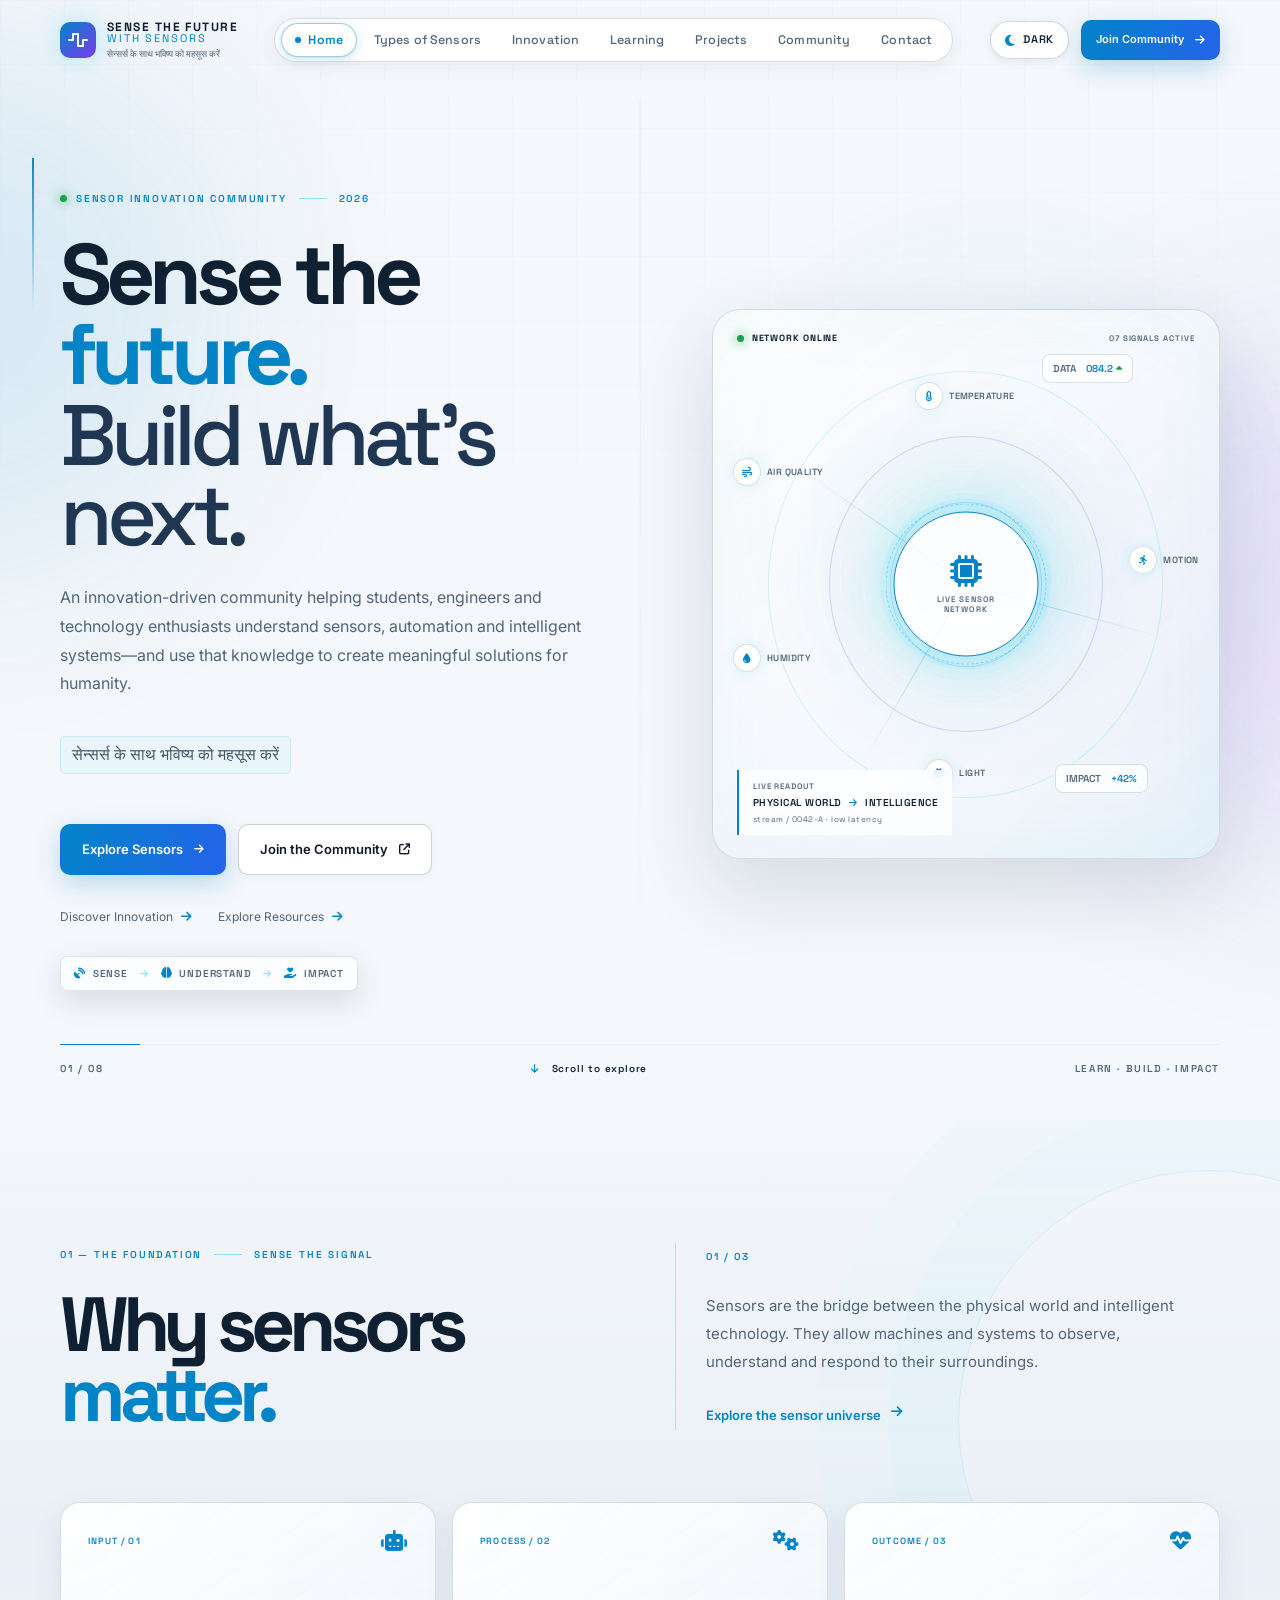
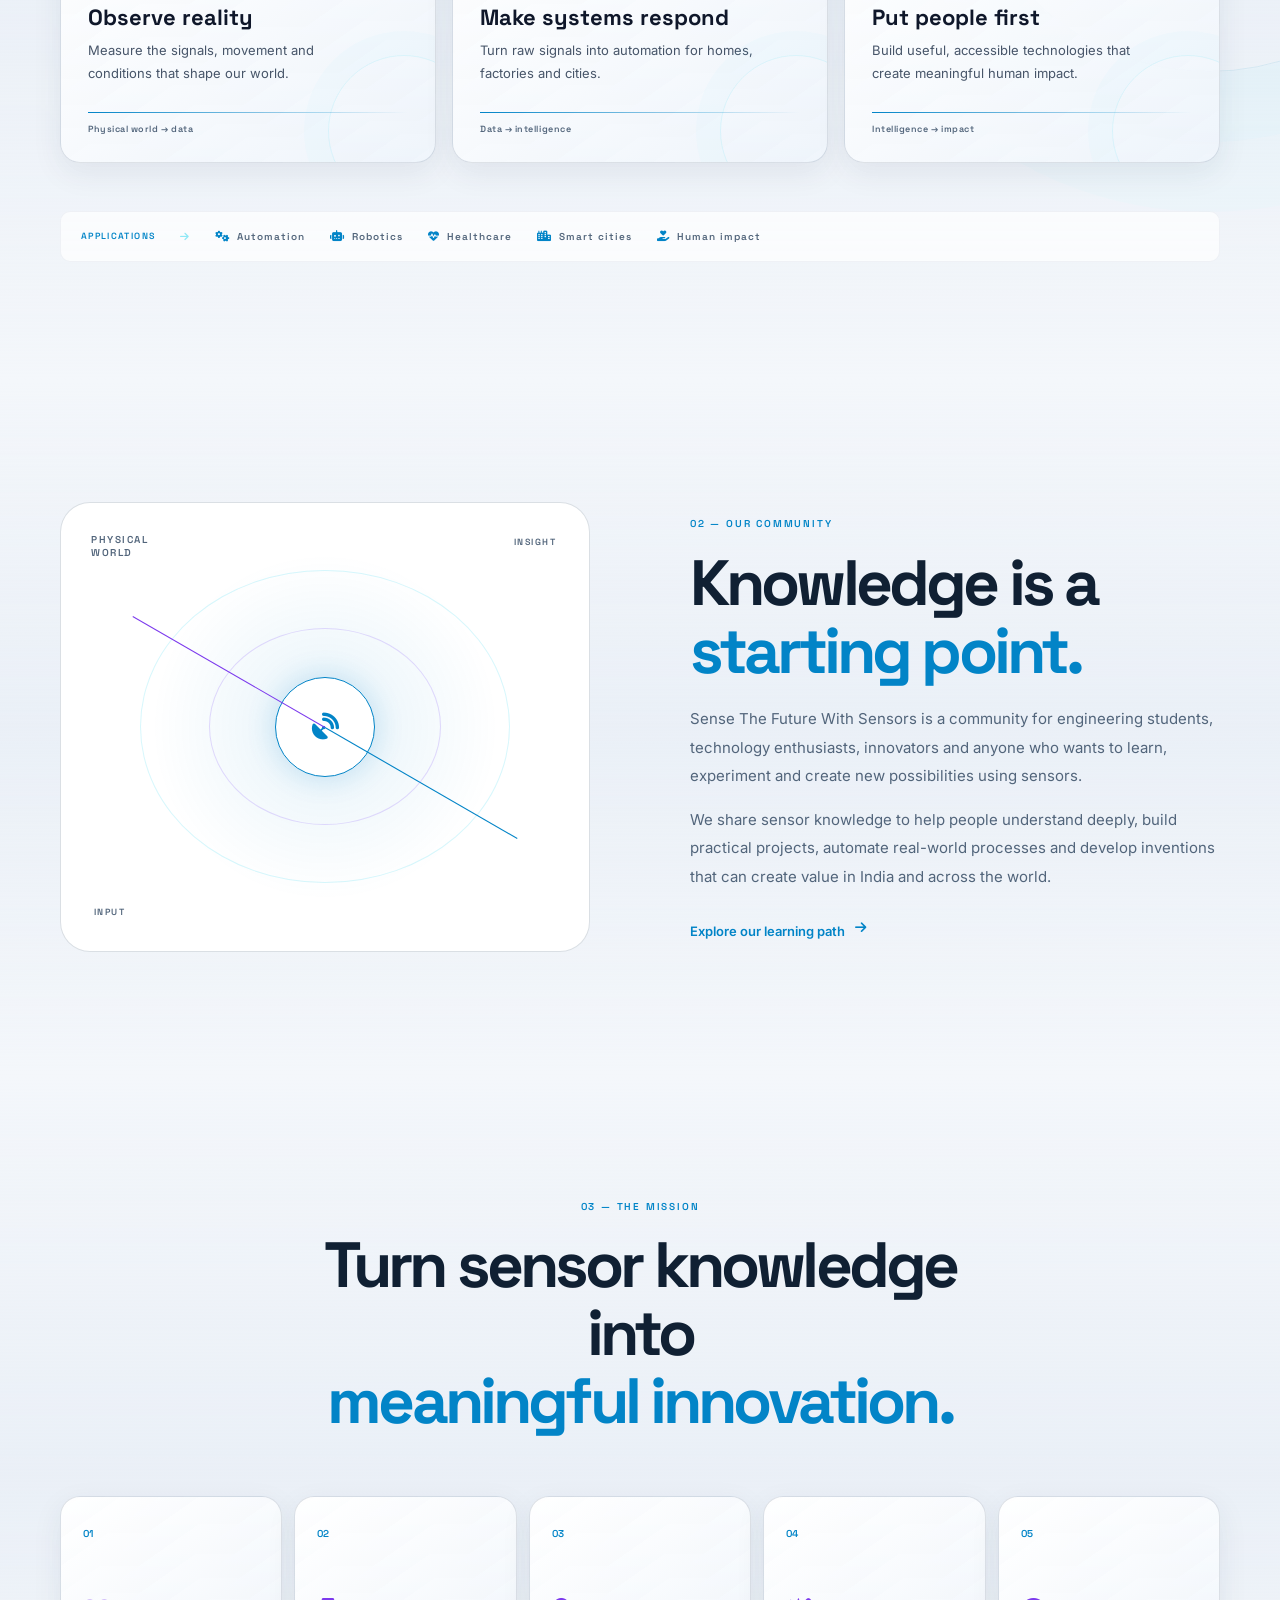
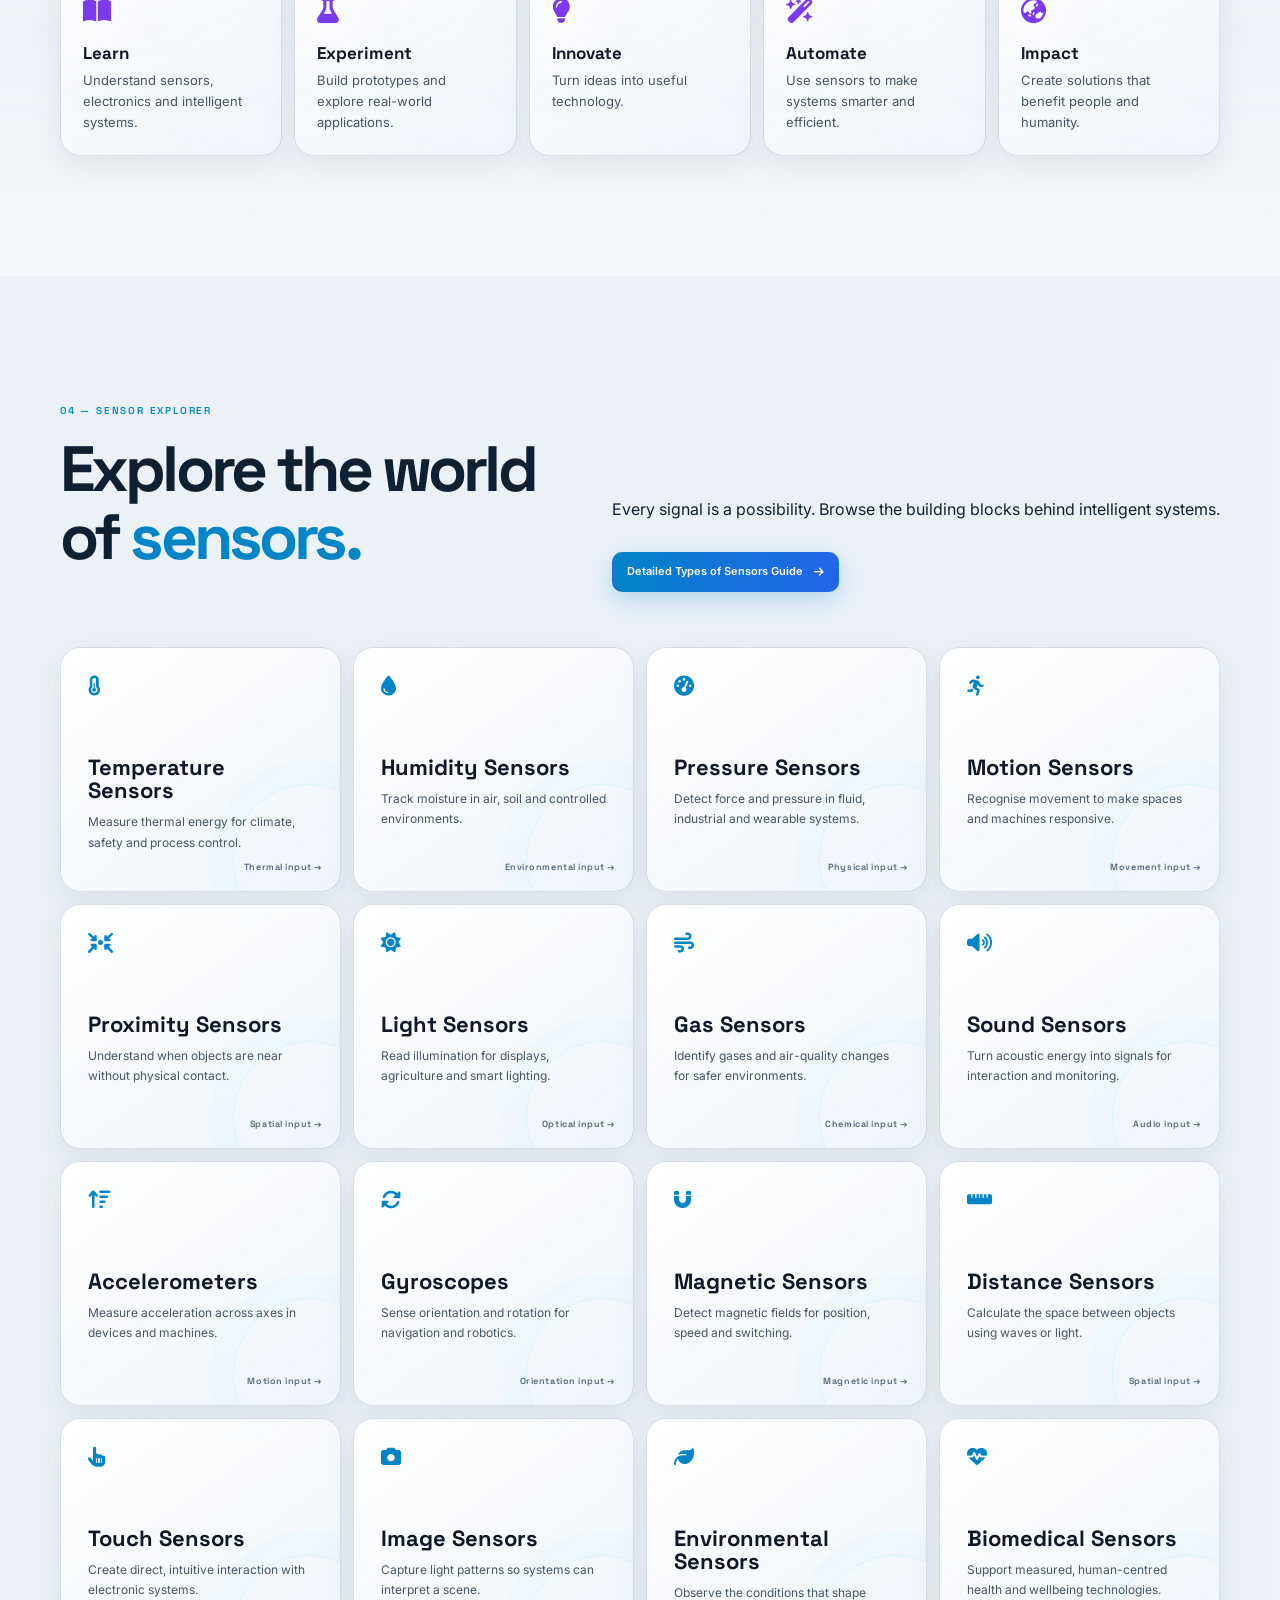
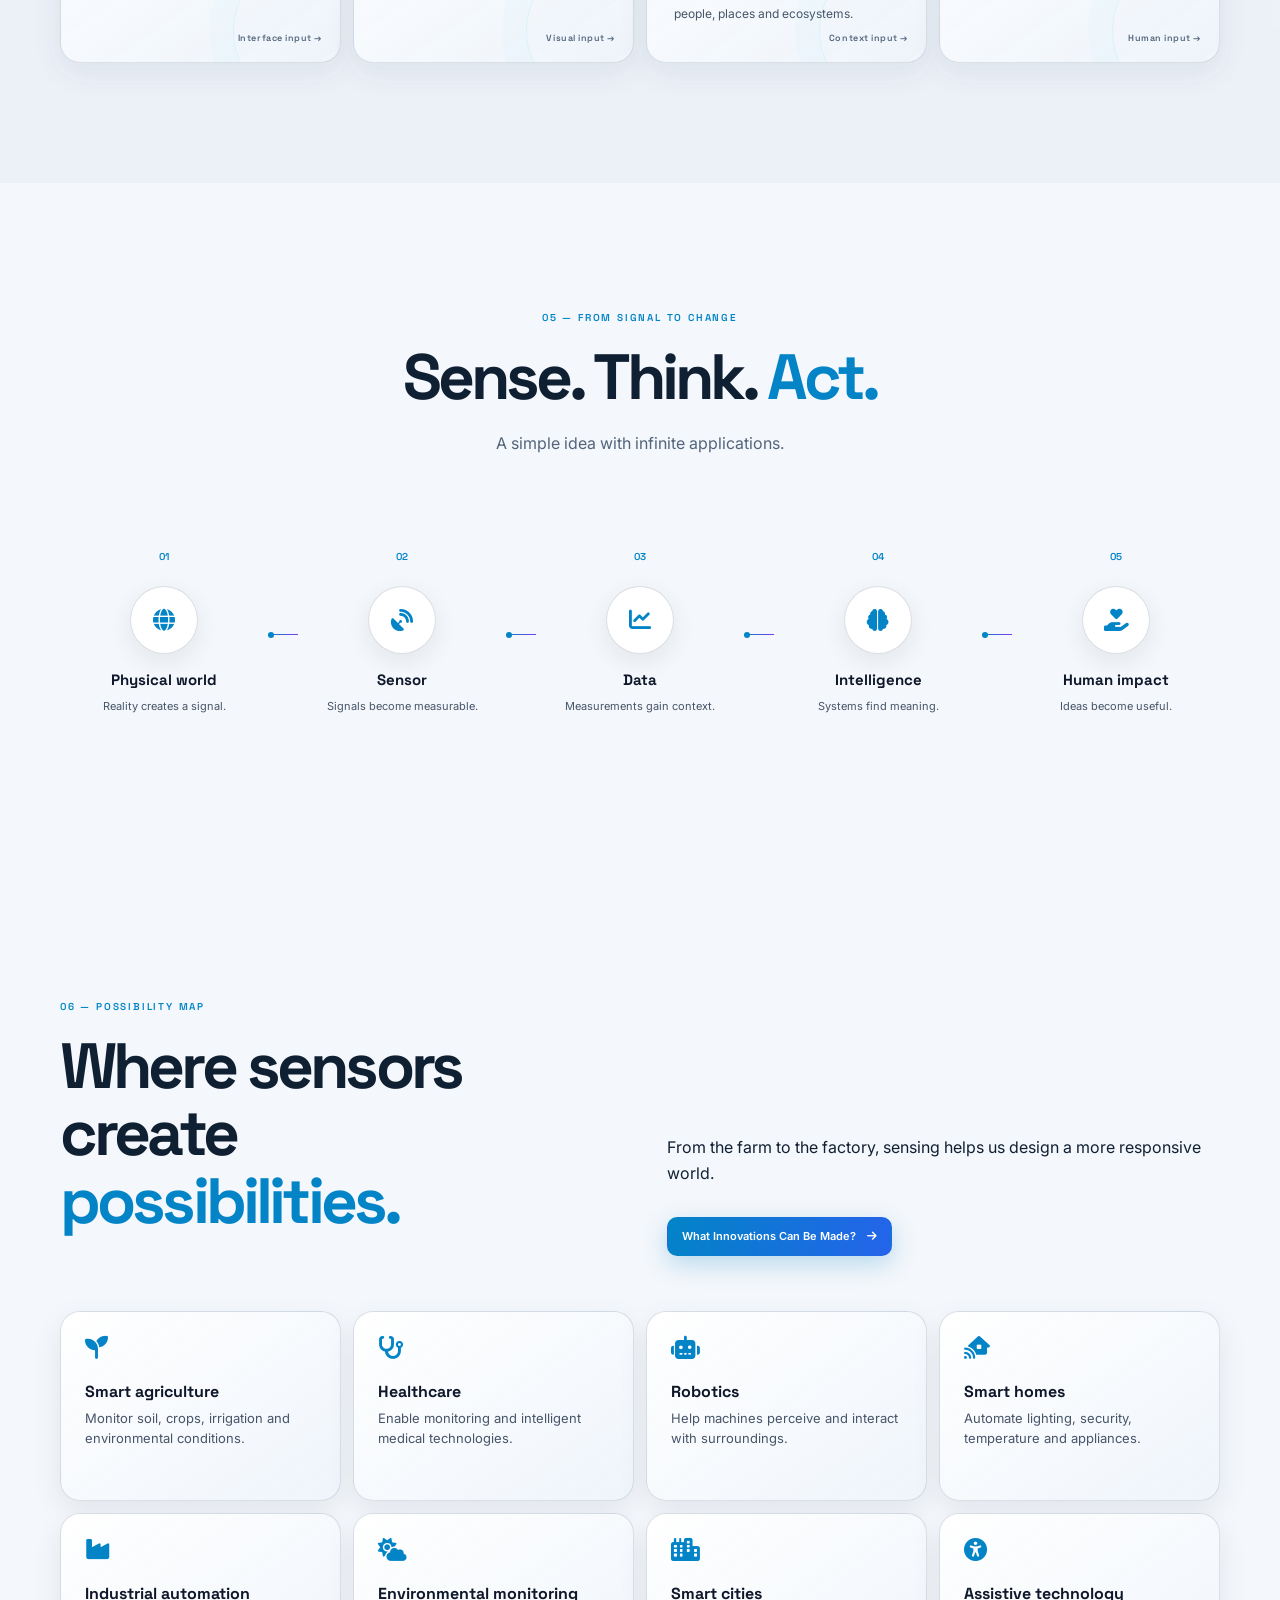
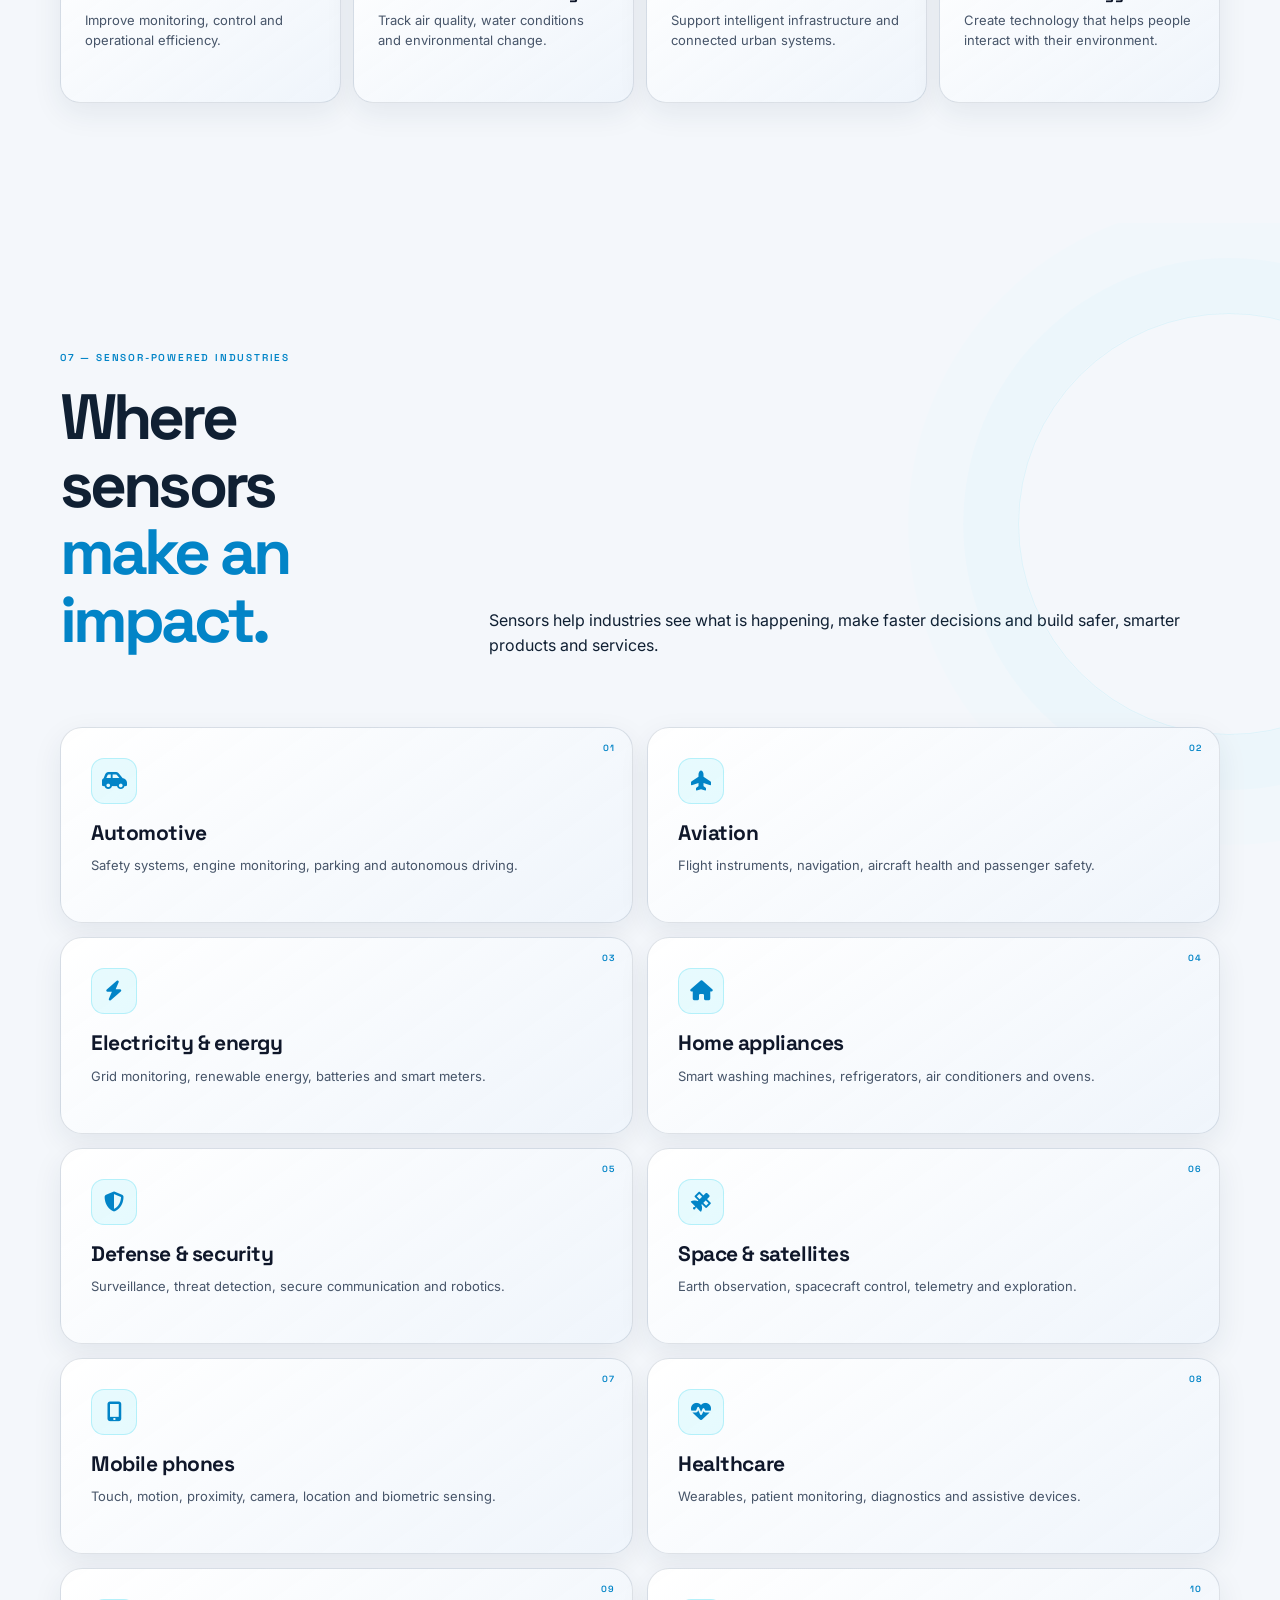
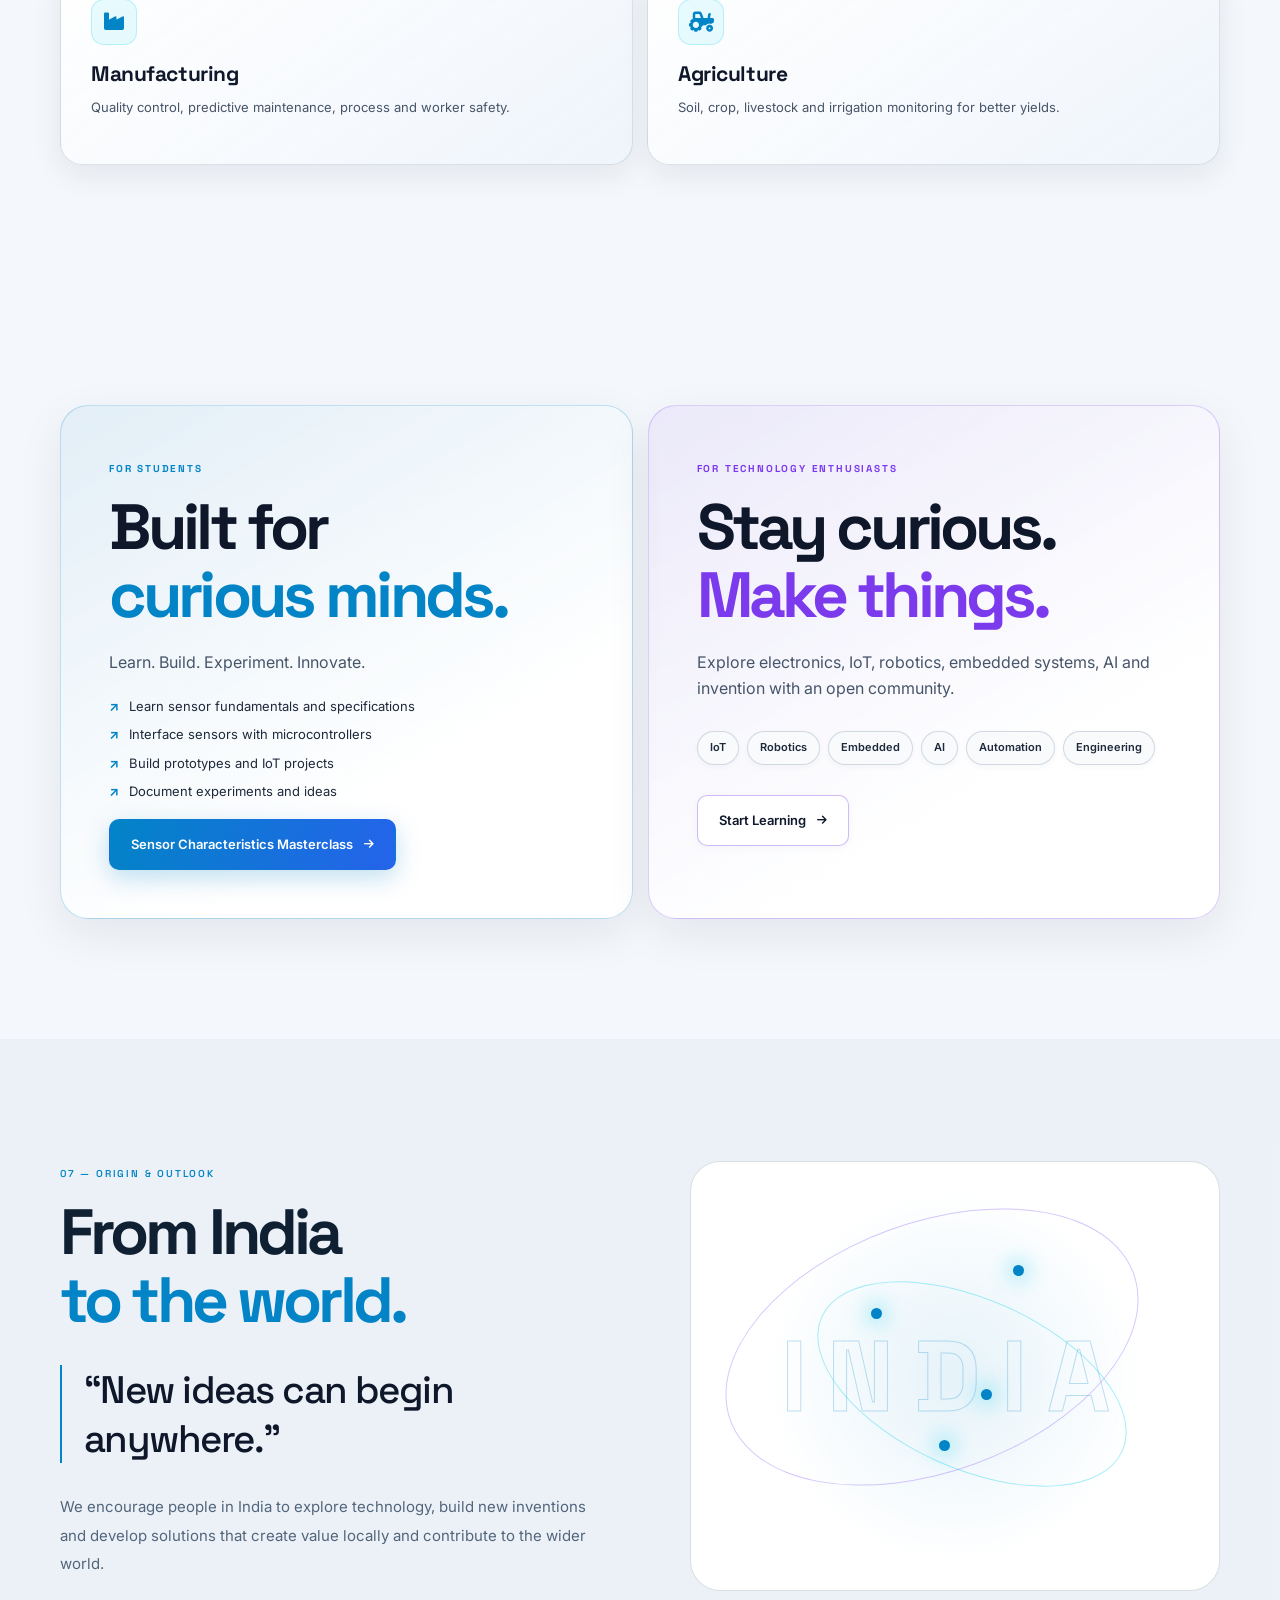
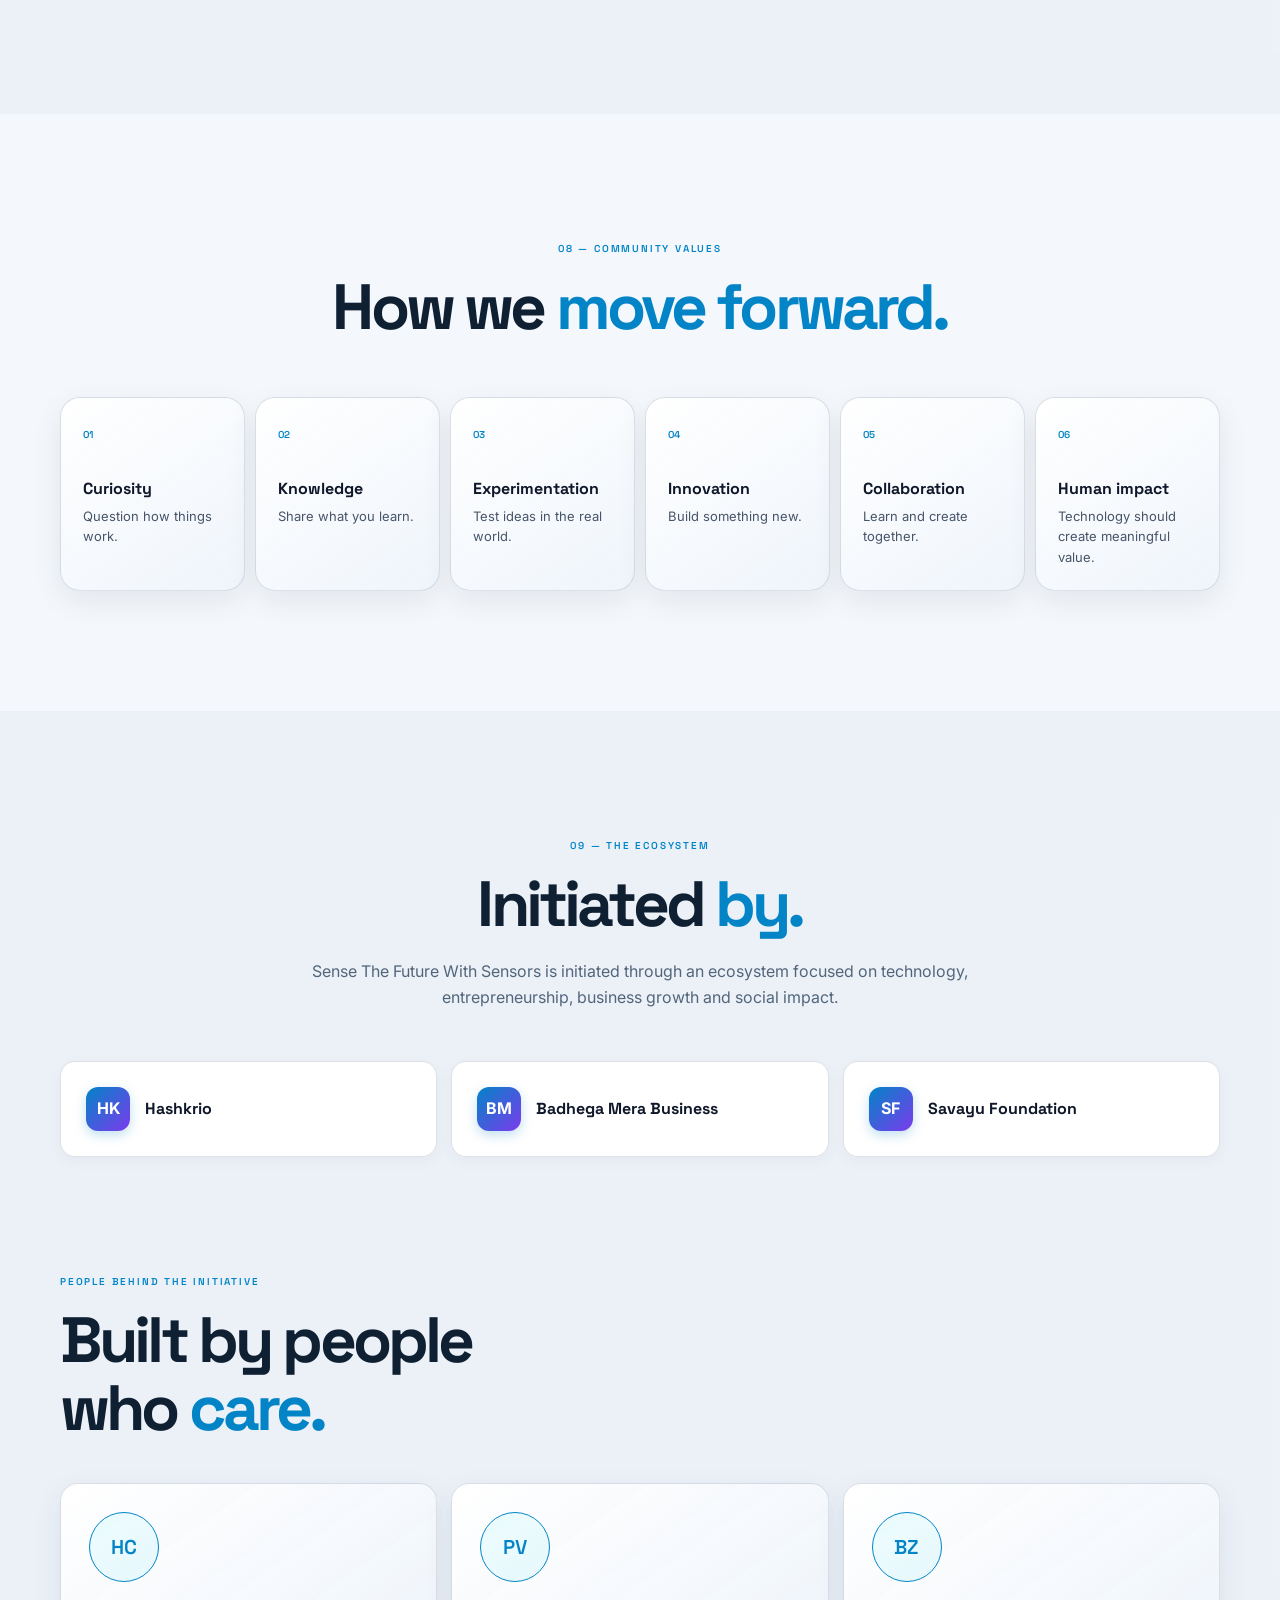
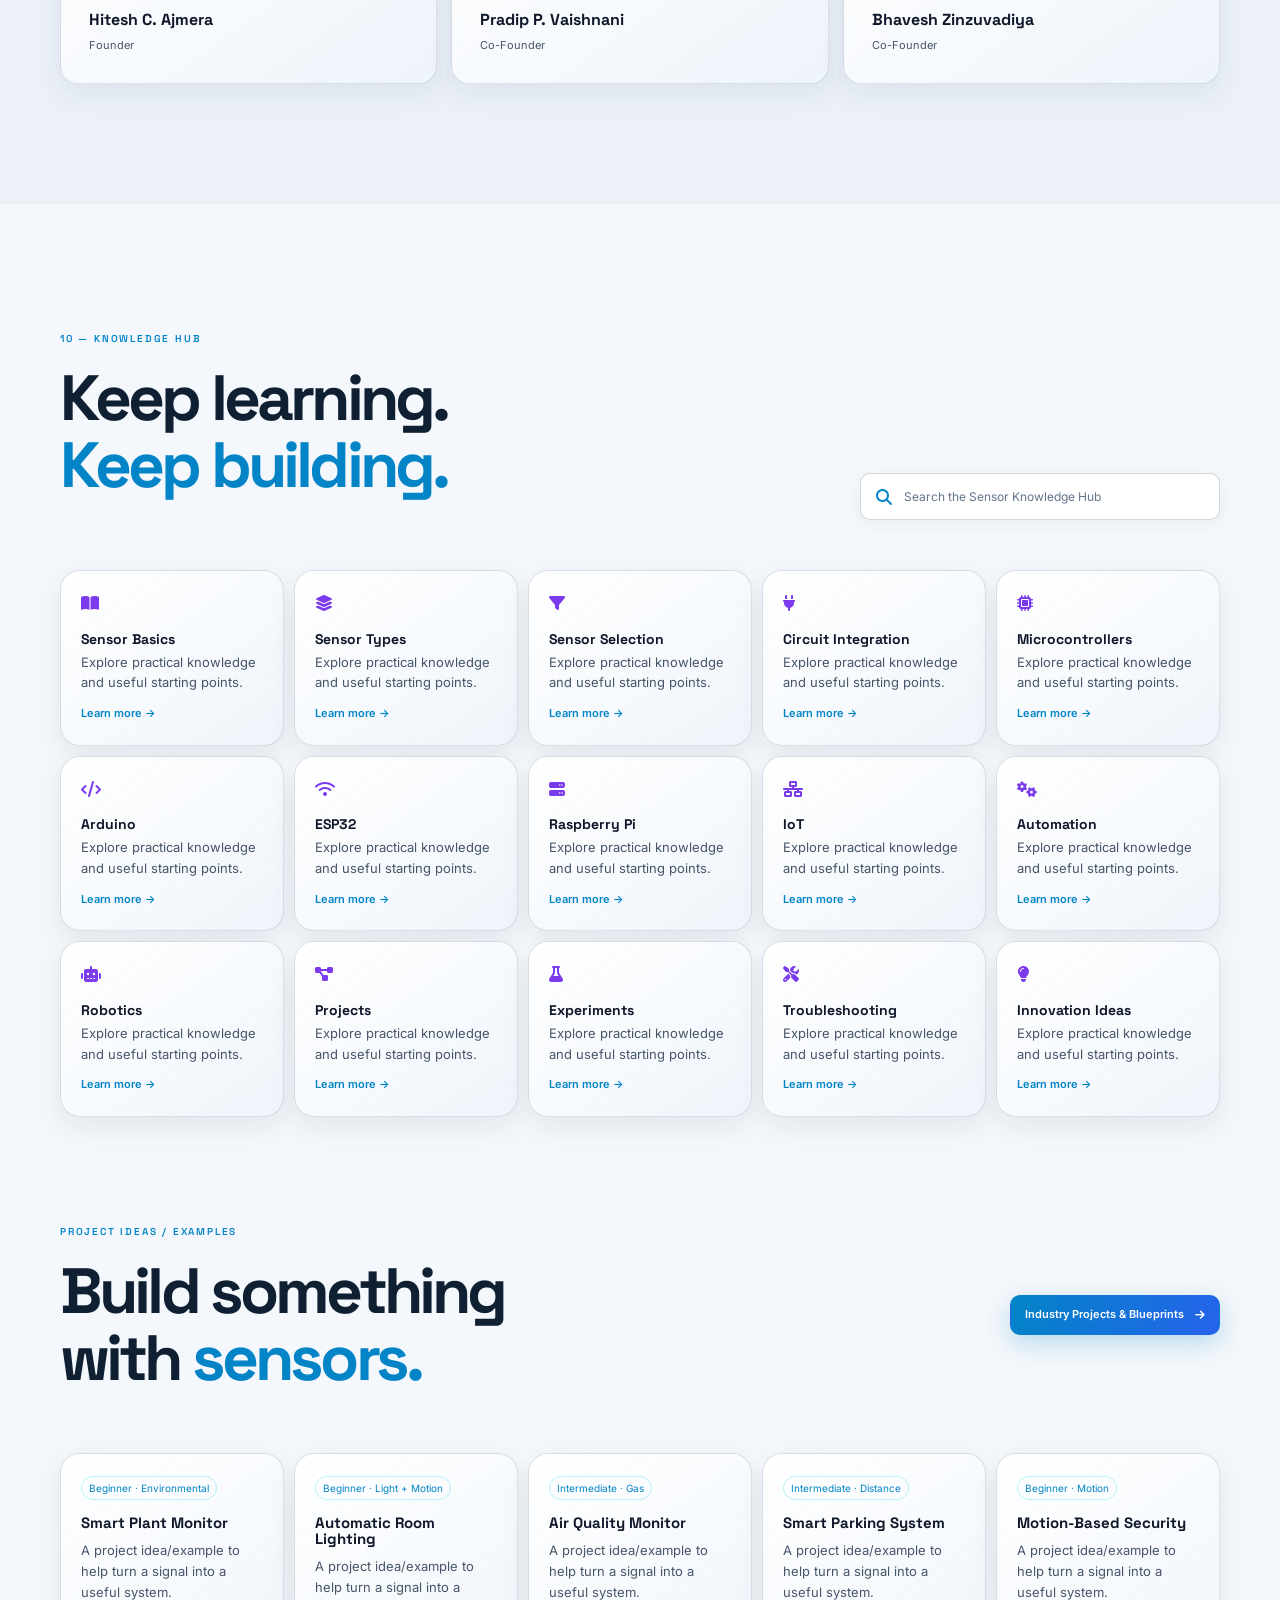
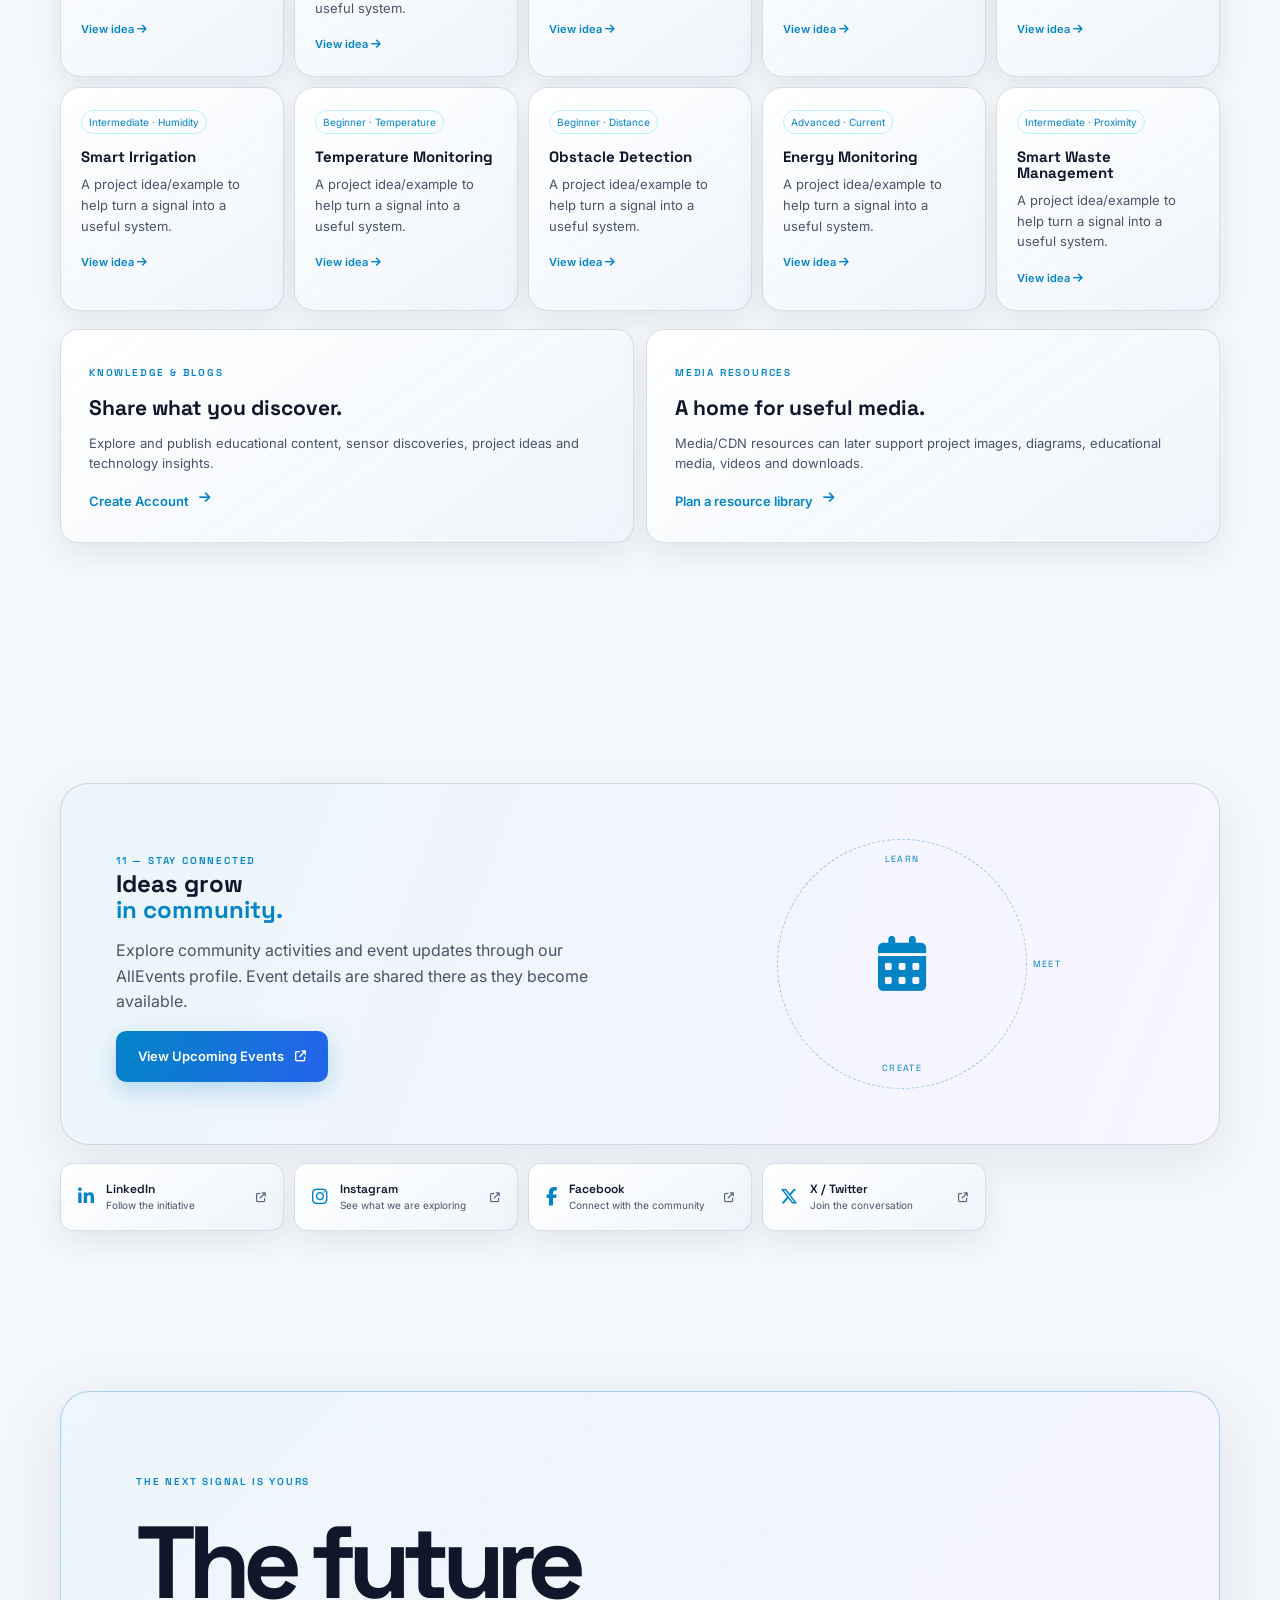
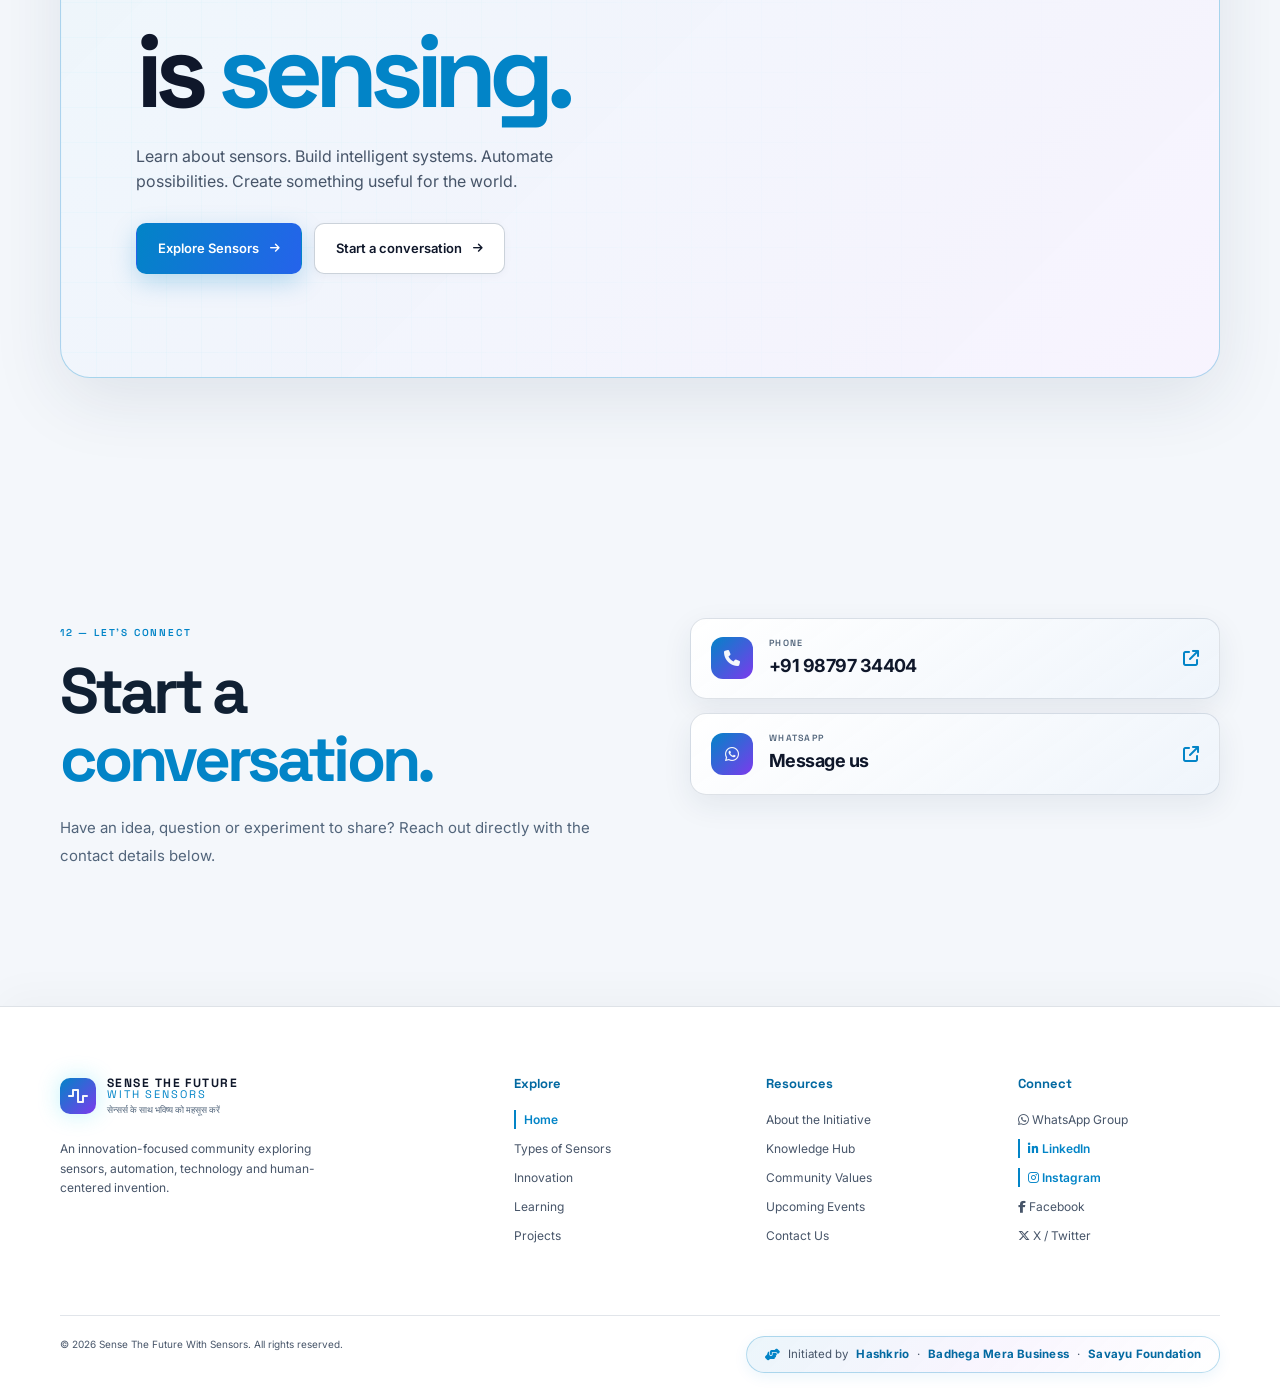
==== commit c348cf3e: "feat(theme): add dual-theme support and badge styling for community initiative" ====
--- a/index.html
+++ b/index.html
@@ -321,7 +321,7 @@
     </div>
     <div class="container footer-bottom">
       <span>© 2026 Sense The Future With Sensors. All rights reserved.</span>
-      <span>Initiated by <b>Hashkrio</b> · <b>Badhega Mera Business</b> · <b>Savayu Foundation</b></span>
+      <span class="footer-initiative"><i class="fa-solid fa-handshake-angle"></i> Initiated by <b>Hashkrio</b> · <b>Badhega Mera Business</b> · <b>Savayu Foundation</b></span>
     </div>
   </footer>
   <button class="back-top" id="back-top" aria-label="Back to top"><i class="fa-solid fa-arrow-up"></i></button>
--- a/css/style.css
+++ b/css/style.css
@@ -801,17 +801,10 @@
 html[data-theme="light"] .sector-card,
 html[data-theme="light"] .blueprint-card,
 html[data-theme="light"] .framework-card,
-html[data-theme="light"] .generator-card,
-html[data-theme="light"] .gen-output,
 html[data-theme="light"] .param-card,
 html[data-theme="light"] .trap-card,
-html[data-theme="light"] .calc-container,
-html[data-theme="light"] .calc-result-box,
 html[data-theme="light"] .industry-card,
 html[data-theme="light"] .maker-card,
-html[data-theme="light"] .dissect-box,
-html[data-theme="light"] .dissect-detail-panel,
-html[data-theme="light"] .subsystem-btn,
 html[data-theme="light"] .sensor-modal {
   background: linear-gradient(145deg, rgba(255, 255, 255, 0.98), rgba(238, 244, 251, 0.92)) !important;
   border-color: rgba(71, 95, 122, 0.18) !important;
@@ -1138,7 +1131,6 @@
 /* 11. Chips, Badges & Small Details in Light Mode */
 html[data-theme="light"] .card-chip,
 html[data-theme="light"] .sensor-pill,
-html[data-theme="light"] .gen-output-item,
 html[data-theme="light"] .pinout-list li {
   background: rgba(225, 233, 243, 0.7) !important;
   border-color: rgba(71, 95, 122, 0.2) !important;
@@ -1150,6 +1142,454 @@
 html[data-theme="light"] blockquote {
   color: #0f172a !important;
   border-left-color: #0284c7 !important;
+}
+
+/* ==========================================================================
+   12. SPECIAL INTERACTIVE WORKBENCHES & CARDS IN LIGHT THEME
+   - Innovation Idea Generator ("Brainstorm Your Next Invention" in innovation.html)
+   - Characteristics Calculator ("Interactive Sensor Calculator" in learning.html)
+   - Systems Dissection Tool ("Sensor Systems Dissection" in projects.html)
+   ========================================================================== */
+
+/* A. Section Background & Typography */
+html[data-theme="light"] .generator-section {
+  background: linear-gradient(180deg, rgba(2, 132, 199, 0.04), rgba(238, 244, 251, 0.4) 60%, transparent) !important;
+}
+html[data-theme="light"] .generator-section .centered-heading .eyebrow {
+  color: #0284c7 !important;
+  font-weight: 700 !important;
+  letter-spacing: 0.16em !important;
+}
+html[data-theme="light"] .generator-section .centered-heading h2 {
+  color: #0f172a !important;
+}
+html[data-theme="light"] .generator-section .centered-heading h2 span {
+  color: #0284c7 !important;
+}
+html[data-theme="light"] .generator-section .centered-heading p {
+  color: #475569 !important;
+}
+
+/* B. Brainstorm Your Next Invention Card (.generator-card) */
+html[data-theme="light"] .generator-card {
+  background: linear-gradient(145deg, #ffffff 0%, #f8fafc 100%) !important;
+  border: 1.5px solid rgba(2, 132, 199, 0.28) !important;
+  box-shadow: 0 20px 60px rgba(15, 23, 42, 0.08), 0 1px 3px rgba(0, 0, 0, 0.05) !important;
+  color: #0f172a !important;
+}
+html[data-theme="light"] .gen-field label {
+  color: #0369a1 !important;
+  font-weight: 700 !important;
+  font-size: 11.5px !important;
+  letter-spacing: 0.08em !important;
+}
+html[data-theme="light"] .gen-field label i {
+  color: #0284c7 !important;
+  margin-right: 4px;
+}
+html[data-theme="light"] .gen-select {
+  background: #ffffff !important;
+  border: 1.5px solid rgba(71, 95, 122, 0.26) !important;
+  color: #0f172a !important;
+  font-weight: 600 !important;
+  box-shadow: 0 2px 6px rgba(15, 23, 42, 0.04) !important;
+}
+html[data-theme="light"] .gen-select:focus {
+  border-color: #0284c7 !important;
+  box-shadow: 0 0 0 3px rgba(2, 132, 199, 0.18) !important;
+}
+html[data-theme="light"] .gen-select option {
+  background: #ffffff !important;
+  color: #0f172a !important;
+}
+html[data-theme="light"] .gen-btn {
+  background: linear-gradient(110deg, #0284c7, #2563eb) !important;
+  color: #ffffff !important;
+  font-weight: 700 !important;
+  box-shadow: 0 8px 24px rgba(2, 132, 199, 0.25) !important;
+  border: none !important;
+}
+html[data-theme="light"] .gen-btn:hover {
+  transform: translateY(-2px);
+  box-shadow: 0 12px 30px rgba(2, 132, 199, 0.38) !important;
+  color: #ffffff !important;
+}
+
+/* Inner Generated Idea Output Box */
+html[data-theme="light"] .gen-output {
+  background: #ffffff !important;
+  border: 1.5px solid rgba(2, 132, 199, 0.22) !important;
+  box-shadow: 0 12px 35px rgba(15, 23, 42, 0.06) !important;
+  border-radius: 18px !important;
+}
+html[data-theme="light"] .gen-output-header h3 {
+  color: #0f172a !important;
+  font-weight: 700 !important;
+}
+html[data-theme="light"] .gen-output #gen-solution {
+  color: #334155 !important;
+  font-size: 13.5px !important;
+  line-height: 1.75 !important;
+}
+html[data-theme="light"] .gen-output .challenge-box {
+  background: rgba(239, 68, 68, 0.07) !important;
+  border-left: 3.5px solid #dc2626 !important;
+  border-radius: 10px !important;
+  padding: 12px 16px !important;
+}
+html[data-theme="light"] .gen-output .challenge-box strong {
+  color: #b91c1c !important;
+  font-weight: 700 !important;
+  letter-spacing: 0.08em !important;
+}
+html[data-theme="light"] .gen-output .challenge-box span {
+  color: #1e293b !important;
+  font-weight: 500 !important;
+}
+html[data-theme="light"] .gen-output .gen-output-item {
+  background: #f8fafc !important;
+  border: 1.5px solid rgba(71, 95, 122, 0.16) !important;
+  border-radius: 12px !important;
+  box-shadow: 0 2px 6px rgba(15, 23, 42, 0.03) !important;
+  padding: 14px 16px !important;
+}
+html[data-theme="light"] .gen-output .gen-output-item span {
+  color: #0369a1 !important;
+  font-weight: 700 !important;
+  letter-spacing: 0.08em !important;
+}
+html[data-theme="light"] .gen-output .gen-output-item strong {
+  color: #0f172a !important;
+  font-weight: 700 !important;
+}
+html[data-theme="light"] .gen-output .gen-output-item #gen-impact {
+  color: #15803d !important;
+  font-weight: 700 !important;
+}
+
+/* C. Interactive Sensor Characteristics Calculator (.calc-container) */
+html[data-theme="light"] .calc-container {
+  background: linear-gradient(145deg, #ffffff 0%, #f8fafc 100%) !important;
+  border: 1.5px solid rgba(2, 132, 199, 0.28) !important;
+  box-shadow: 0 20px 60px rgba(15, 23, 42, 0.08), 0 1px 3px rgba(0, 0, 0, 0.05) !important;
+  color: #0f172a !important;
+}
+html[data-theme="light"] .calc-tabs {
+  border-bottom: 1.5px solid rgba(71, 95, 122, 0.18) !important;
+}
+html[data-theme="light"] .calc-tab-btn {
+  background: #f1f5f9 !important;
+  border: 1.5px solid rgba(71, 95, 122, 0.22) !important;
+  color: #334155 !important;
+  font-weight: 600 !important;
+  transition: all 0.2s ease !important;
+}
+html[data-theme="light"] .calc-tab-btn:hover {
+  background: #e2e8f0 !important;
+  color: #0284c7 !important;
+  border-color: #0284c7 !important;
+}
+html[data-theme="light"] .calc-tab-btn.active {
+  background: linear-gradient(110deg, #0284c7, #2563eb) !important;
+  color: #ffffff !important;
+  border-color: transparent !important;
+  font-weight: 700 !important;
+  box-shadow: 0 4px 16px rgba(2, 132, 199, 0.35) !important;
+}
+html[data-theme="light"] .calc-field label {
+  color: #0369a1 !important;
+  font-weight: 700 !important;
+  font-size: 11.5px !important;
+  letter-spacing: 0.08em !important;
+}
+html[data-theme="light"] .calc-field input,
+html[data-theme="light"] .calc-field select {
+  background: #ffffff !important;
+  border: 1.5px solid rgba(71, 95, 122, 0.24) !important;
+  color: #0f172a !important;
+  font-weight: 600 !important;
+  box-shadow: 0 2px 6px rgba(15, 23, 42, 0.04) !important;
+}
+html[data-theme="light"] .calc-field input:focus,
+html[data-theme="light"] .calc-field select:focus {
+  border-color: #0284c7 !important;
+  box-shadow: 0 0 0 3px rgba(2, 132, 199, 0.18) !important;
+}
+html[data-theme="light"] .calc-field select option {
+  background: #ffffff !important;
+  color: #0f172a !important;
+}
+html[data-theme="light"] .calc-field small {
+  color: #64748b !important;
+  font-weight: 500 !important;
+}
+
+/* Inner Calc Result Box */
+html[data-theme="light"] .calc-result-box {
+  background: #ffffff !important;
+  border: 1.5px solid rgba(2, 132, 199, 0.22) !important;
+  box-shadow: 0 12px 35px rgba(15, 23, 42, 0.06) !important;
+  border-radius: 18px !important;
+}
+html[data-theme="light"] .calc-result-box h4 {
+  color: #0f172a !important;
+  font-weight: 700 !important;
+}
+html[data-theme="light"] .res-highlight {
+  background: linear-gradient(145deg, #e0f2fe, #f0f9ff) !important;
+  border: 1.5px solid rgba(2, 132, 199, 0.35) !important;
+  box-shadow: 0 4px 14px rgba(2, 132, 199, 0.1) !important;
+}
+html[data-theme="light"] .res-highlight span {
+  color: #0369a1 !important;
+  font-weight: 700 !important;
+}
+html[data-theme="light"] .res-highlight strong {
+  color: #0284c7 !important;
+  font-weight: 800 !important;
+}
+html[data-theme="light"] .res-breakdown {
+  color: #475569 !important;
+}
+html[data-theme="light"] .res-breakdown li {
+  border-bottom: 1px solid rgba(71, 95, 122, 0.16) !important;
+}
+html[data-theme="light"] .res-breakdown li span {
+  color: #475569 !important;
+  font-weight: 500 !important;
+}
+html[data-theme="light"] .res-breakdown li strong {
+  color: #0f172a !important;
+  font-weight: 700 !important;
+}
+
+/* D. Interactive Industrial Systems Dissection Widget (.dissect-box) */
+html[data-theme="light"] .dissect-box {
+  background: linear-gradient(145deg, #ffffff 0%, #f8fafc 100%) !important;
+  border: 1.5px solid rgba(2, 132, 199, 0.28) !important;
+  box-shadow: 0 20px 60px rgba(15, 23, 42, 0.08) !important;
+  color: #0f172a !important;
+}
+html[data-theme="light"] .dissect-system-tabs {
+  border-bottom: 1.5px solid rgba(71, 95, 122, 0.18) !important;
+}
+html[data-theme="light"] .dissect-sys-btn {
+  background: #f1f5f9 !important;
+  border: 1.5px solid rgba(71, 95, 122, 0.22) !important;
+  color: #334155 !important;
+  font-weight: 600 !important;
+}
+html[data-theme="light"] .dissect-sys-btn:hover {
+  background: #e2e8f0 !important;
+  color: #0284c7 !important;
+  border-color: #0284c7 !important;
+}
+html[data-theme="light"] .dissect-sys-btn.active {
+  background: linear-gradient(110deg, #0284c7, #2563eb) !important;
+  color: #ffffff !important;
+  border-color: transparent !important;
+  font-weight: 700 !important;
+  box-shadow: 0 4px 16px rgba(2, 132, 199, 0.35) !important;
+}
+html[data-theme="light"] .subsystem-btn {
+  background: #f8fafc !important;
+  border: 1.5px solid rgba(71, 95, 122, 0.2) !important;
+  color: #0f172a !important;
+  font-weight: 600 !important;
+}
+html[data-theme="light"] .subsystem-btn:hover {
+  border-color: #0284c7 !important;
+  background: #f0f9ff !important;
+  color: #0284c7 !important;
+}
+html[data-theme="light"] .subsystem-btn.active {
+  background: #e0f2fe !important;
+  border-color: #0284c7 !important;
+  color: #0369a1 !important;
+  font-weight: 700 !important;
+}
+html[data-theme="light"] .subsystem-btn i {
+  color: #0284c7 !important;
+}
+html[data-theme="light"] .dissect-detail-panel {
+  background: #ffffff !important;
+  border: 1.5px solid rgba(2, 132, 199, 0.22) !important;
+  box-shadow: 0 10px 30px rgba(15, 23, 42, 0.06) !important;
+}
+html[data-theme="light"] .dissect-detail-header h3 {
+  color: #0f172a !important;
+  font-weight: 700 !important;
+}
+
+/* E. Sector Badges & Industry Chips Contrast in Light Theme */
+html[data-theme="light"] .badge-agri,
+html[data-theme="light"] .badge-defense {
+  background: rgba(22, 163, 74, 0.1) !important;
+  color: #15803d !important;
+  border-color: rgba(22, 163, 74, 0.3) !important;
+  font-weight: 700 !important;
+}
+html[data-theme="light"] .badge-health,
+html[data-theme="light"] .badge-auto {
+  background: rgba(220, 38, 38, 0.1) !important;
+  color: #b91c1c !important;
+  border-color: rgba(220, 38, 38, 0.28) !important;
+  font-weight: 700 !important;
+}
+html[data-theme="light"] .badge-city,
+html[data-theme="light"] .badge-aero {
+  background: rgba(37, 99, 235, 0.1) !important;
+  color: #1d4ed8 !important;
+  border-color: rgba(37, 99, 235, 0.28) !important;
+  font-weight: 700 !important;
+}
+html[data-theme="light"] .badge-industry,
+html[data-theme="light"] .badge-power {
+  background: rgba(217, 119, 6, 0.1) !important;
+  color: #b45309 !important;
+  border-color: rgba(217, 119, 6, 0.3) !important;
+  font-weight: 700 !important;
+}
+html[data-theme="light"] .badge-eco,
+html[data-theme="light"] .badge-space {
+  background: rgba(13, 148, 136, 0.1) !important;
+  color: #0f766e !important;
+  border-color: rgba(13, 148, 136, 0.3) !important;
+  font-weight: 700 !important;
+}
+html[data-theme="light"] .badge-home,
+html[data-theme="light"] .badge-appliances {
+  background: rgba(124, 58, 237, 0.1) !important;
+  color: #6d28d9 !important;
+  border-color: rgba(124, 58, 237, 0.28) !important;
+  font-weight: 700 !important;
+}
+html[data-theme="light"] .badge-assist,
+html[data-theme="light"] .badge-mobile {
+  background: rgba(219, 39, 119, 0.1) !important;
+  color: #be185d !important;
+  border-color: rgba(219, 39, 119, 0.28) !important;
+  font-weight: 700 !important;
+}
+html[data-theme="light"] .crit-badge.crit-safety {
+  background: rgba(220, 38, 38, 0.1) !important;
+  color: #b91c1c !important;
+  border-color: rgba(220, 38, 38, 0.3) !important;
+}
+html[data-theme="light"] .crit-badge.crit-mission {
+  background: rgba(217, 119, 6, 0.1) !important;
+  color: #b45309 !important;
+  border-color: rgba(217, 119, 6, 0.3) !important;
+}
+html[data-theme="light"] .crit-badge.crit-comfort {
+  background: rgba(2, 132, 199, 0.1) !important;
+  color: #0369a1 !important;
+  border-color: rgba(2, 132, 199, 0.3) !important;
+}
+
+/* F. Community Initiative & Footer Contrast in Both Themes */
+.footer-initiative {
+  display: inline-flex;
+  align-items: center;
+  flex-wrap: wrap;
+  gap: 8px;
+  padding: 8px 18px;
+  border-radius: 999px;
+  background: radial-gradient(circle at 10% 50%, rgba(34, 211, 238, 0.12), transparent 80%), rgba(12, 23, 40, 0.85);
+  border: 1px solid rgba(34, 211, 238, 0.3);
+  color: var(--muted);
+  font-size: 11.5px;
+  box-shadow: 0 4px 20px rgba(0, 0, 0, 0.25);
+  transition: all 0.25s ease;
+}
+.footer-initiative i {
+  color: var(--cyan);
+  font-size: 12px;
+}
+.footer-initiative b,
+.footer-bottom b {
+  color: var(--cyan);
+  font-weight: 700;
+  letter-spacing: 0.02em;
+}
+.footer-initiative:hover {
+  border-color: rgba(34, 211, 238, 0.6);
+  box-shadow: 0 0 25px rgba(34, 211, 238, 0.2);
+  transform: translateY(-1px);
+}
+
+/* Footer & Initiative in Light Theme */
+html[data-theme="light"] .site-footer {
+  background: #ffffff !important;
+  border-top: 1.5px solid rgba(71, 95, 122, 0.18) !important;
+  box-shadow: 0 -10px 40px rgba(15, 23, 42, 0.03) !important;
+}
+html[data-theme="light"] .footer-brand strong {
+  color: #0f172a !important;
+}
+html[data-theme="light"] .footer-brand p {
+  color: #475569 !important;
+}
+html[data-theme="light"] .footer-grid h3 {
+  color: #0369a1 !important;
+  font-weight: 700 !important;
+}
+html[data-theme="light"] .footer-grid a {
+  color: #475569 !important;
+}
+html[data-theme="light"] .footer-grid a:hover {
+  color: #0284c7 !important;
+}
+html[data-theme="light"] .footer-bottom {
+  border-top: 1px solid rgba(71, 95, 122, 0.16) !important;
+  color: #475569 !important;
+}
+html[data-theme="light"] .footer-bottom span {
+  color: #475569 !important;
+}
+html[data-theme="light"] .footer-bottom b {
+  color: #0284c7 !important;
+  font-weight: 700 !important;
+}
+html[data-theme="light"] .footer-initiative {
+  background: linear-gradient(135deg, rgba(2, 132, 199, 0.08), rgba(124, 58, 237, 0.05), #ffffff) !important;
+  border: 1.5px solid rgba(2, 132, 199, 0.28) !important;
+  color: #334155 !important;
+  box-shadow: 0 4px 14px rgba(2, 132, 199, 0.08) !important;
+}
+html[data-theme="light"] .footer-initiative i {
+  color: #0284c7 !important;
+}
+html[data-theme="light"] .footer-initiative b {
+  color: #0369a1 !important;
+  font-weight: 700 !important;
+}
+html[data-theme="light"] .footer-initiative:hover {
+  background: linear-gradient(135deg, rgba(2, 132, 199, 0.14), rgba(124, 58, 237, 0.08), #ffffff) !important;
+  border-color: #0284c7 !important;
+  box-shadow: 0 6px 20px rgba(2, 132, 199, 0.16) !important;
+  transform: translateY(-2px);
+}
+
+/* Partner Cards on index.html in Light Theme */
+html[data-theme="light"] .partner {
+  background: #ffffff !important;
+  border: 1.5px solid rgba(71, 95, 122, 0.18) !important;
+  box-shadow: 0 4px 15px rgba(15, 23, 42, 0.04) !important;
+}
+html[data-theme="light"] .partner:hover {
+  border-color: #0284c7 !important;
+  box-shadow: 0 10px 30px rgba(2, 132, 199, 0.12) !important;
+  transform: translateY(-4px);
+}
+html[data-theme="light"] .partner span {
+  color: #ffffff !important;
+  background: linear-gradient(135deg, #0284c7, #7c3aed) !important;
+  box-shadow: 0 4px 12px rgba(2, 132, 199, 0.25) !important;
+}
+html[data-theme="light"] .partner strong {
+  color: #0f172a !important;
+  font-weight: 700 !important;
 }
 
 /* ==========================================================================
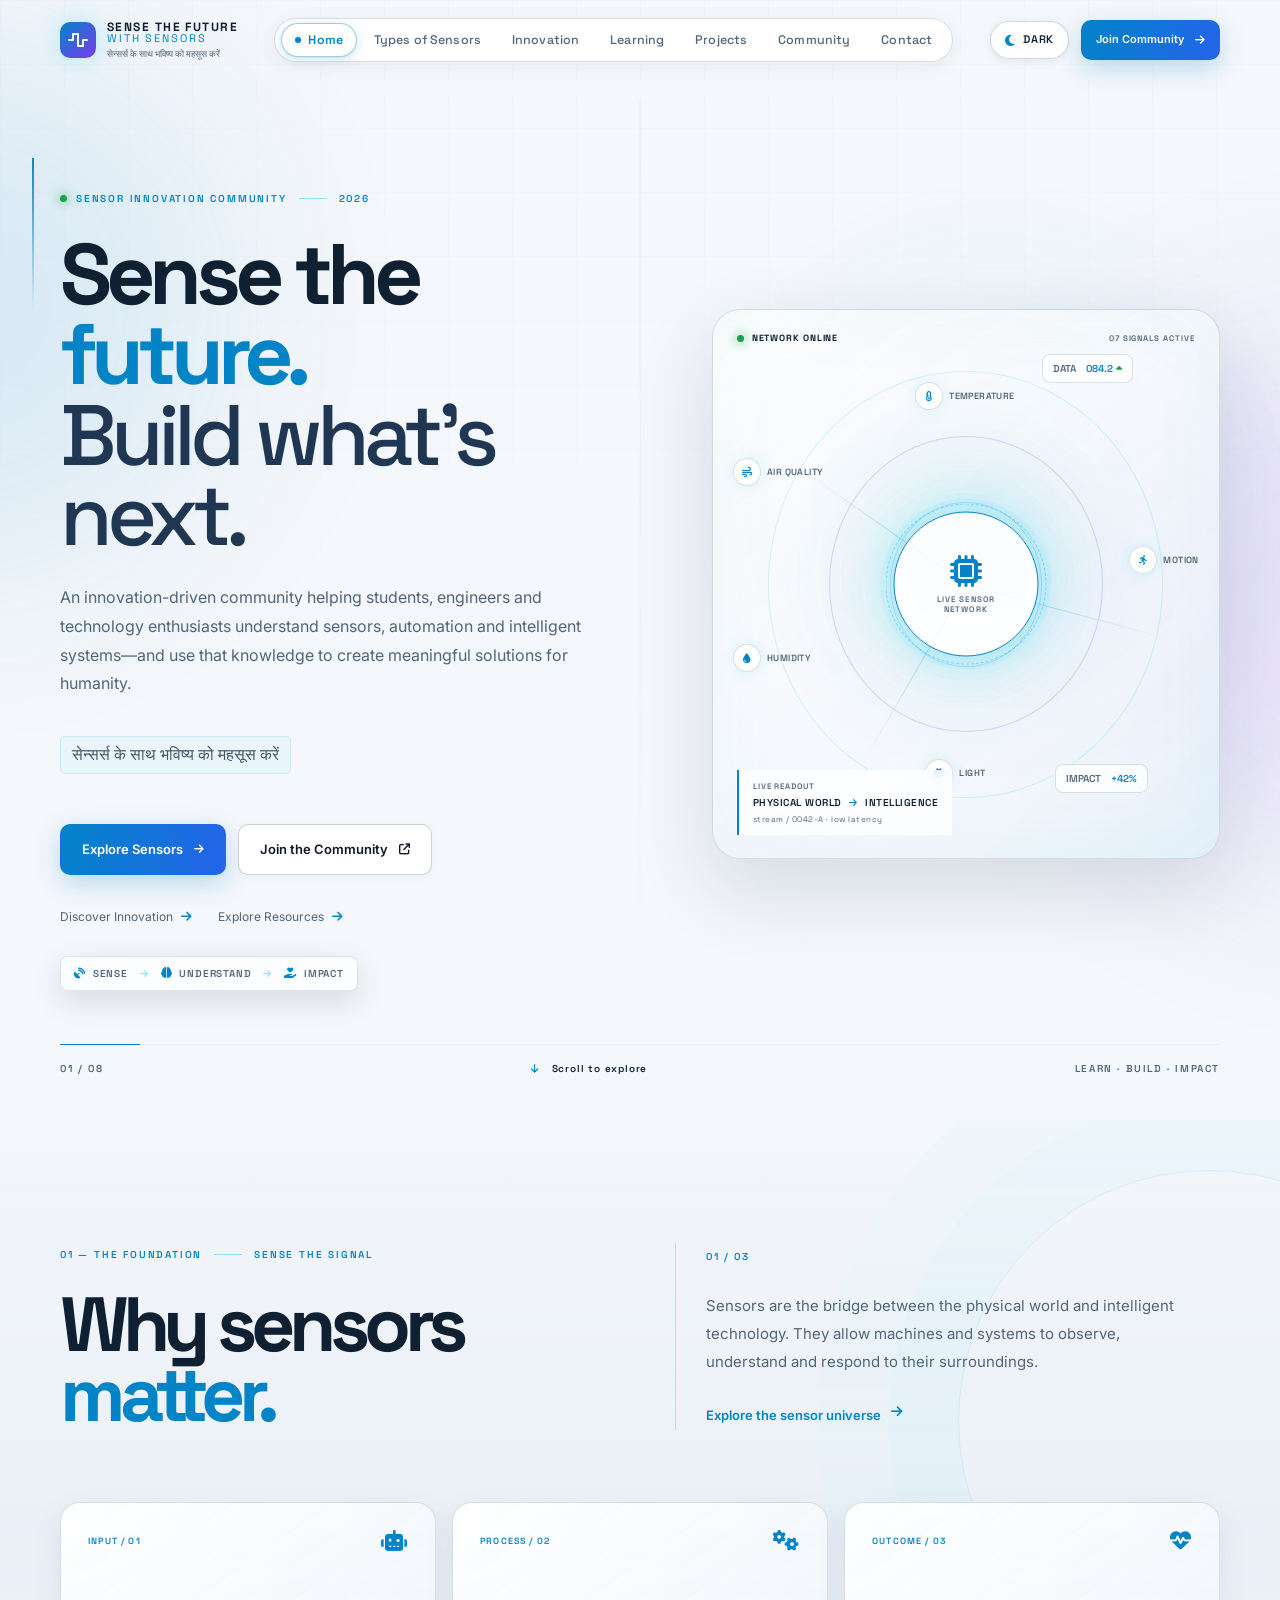
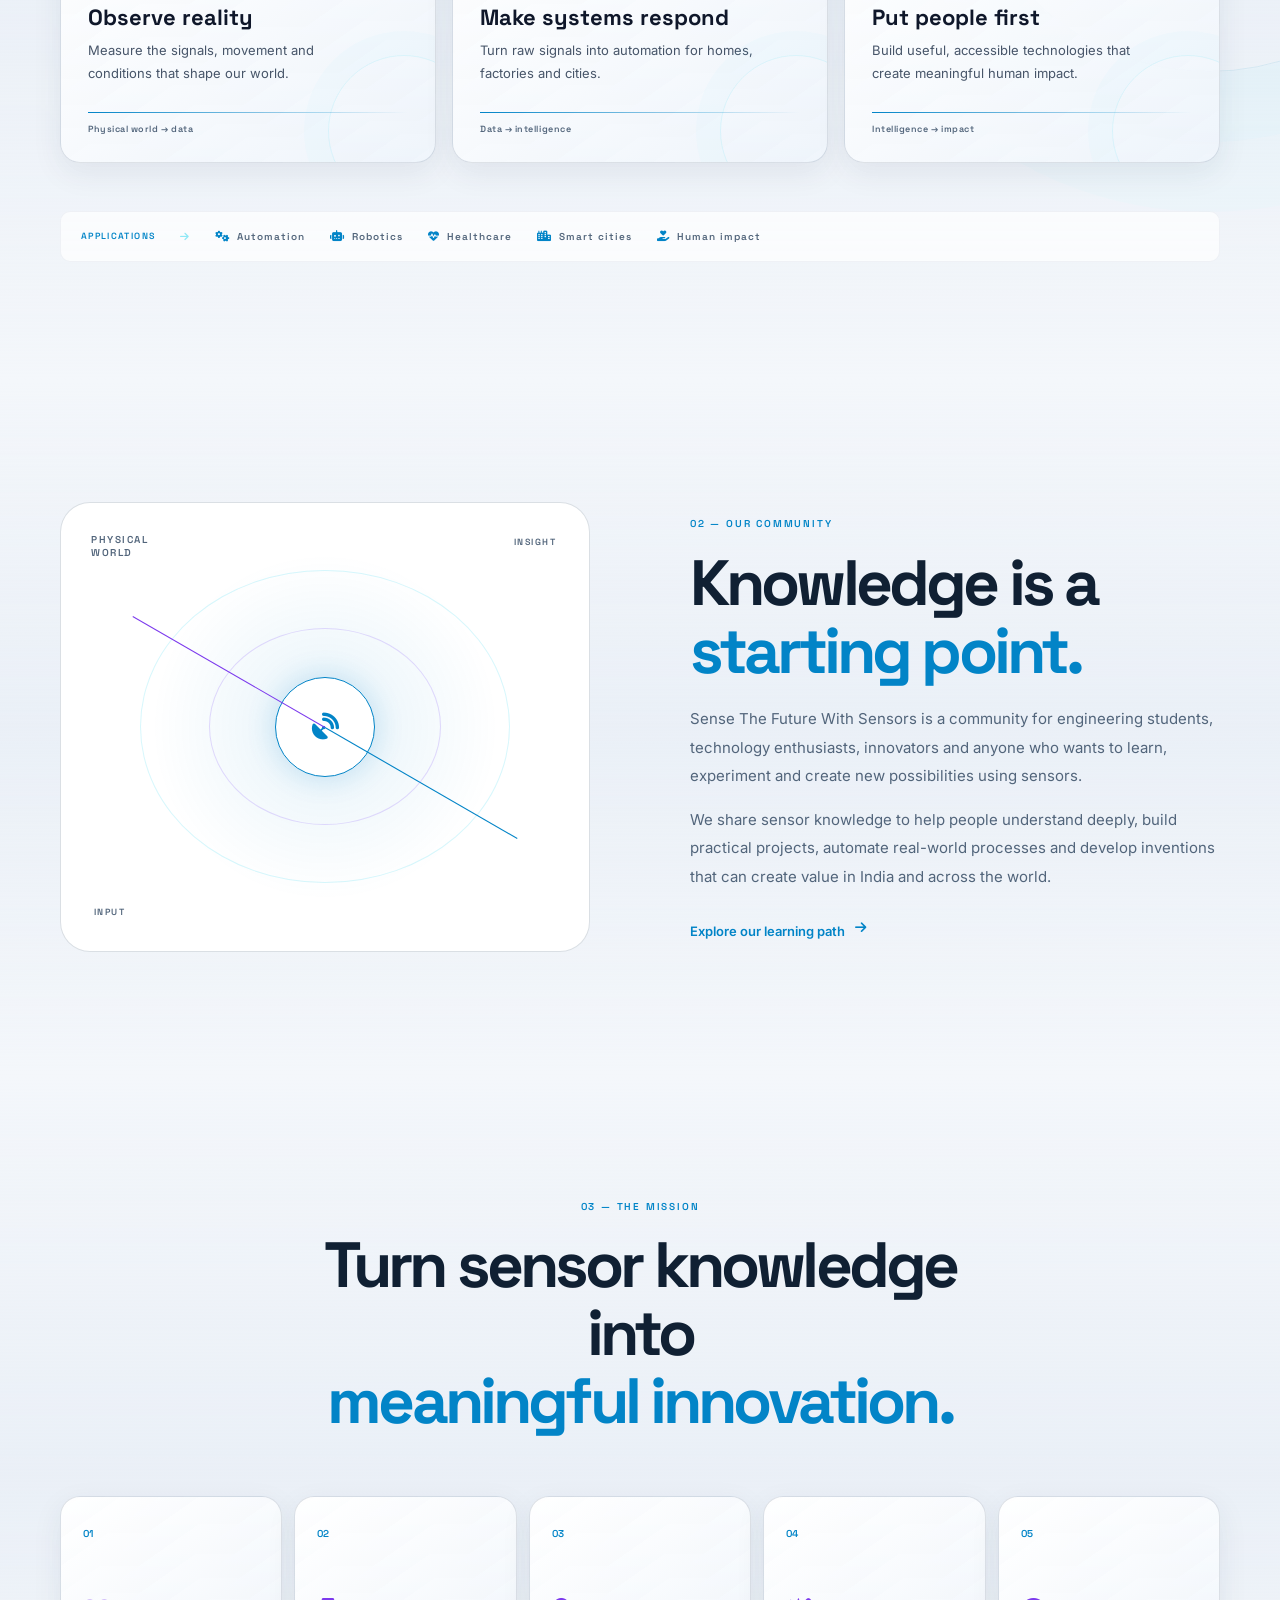
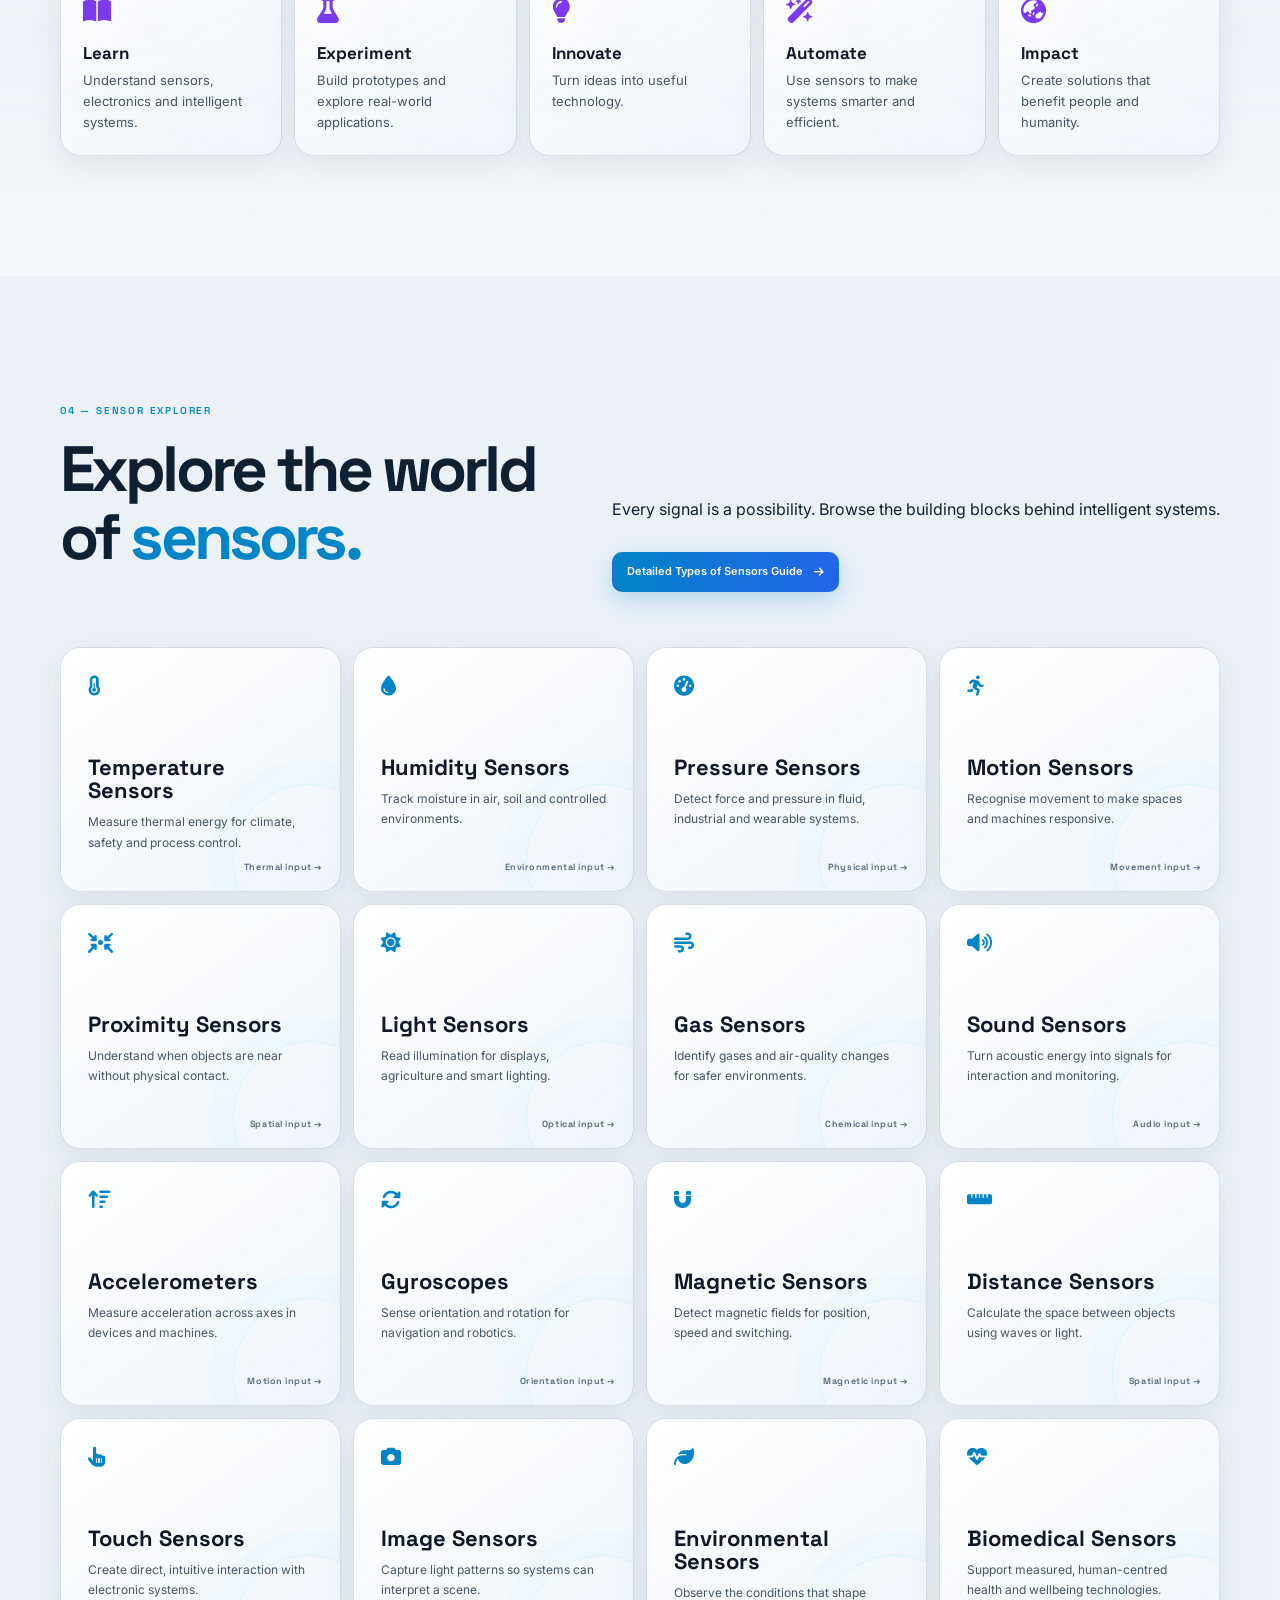
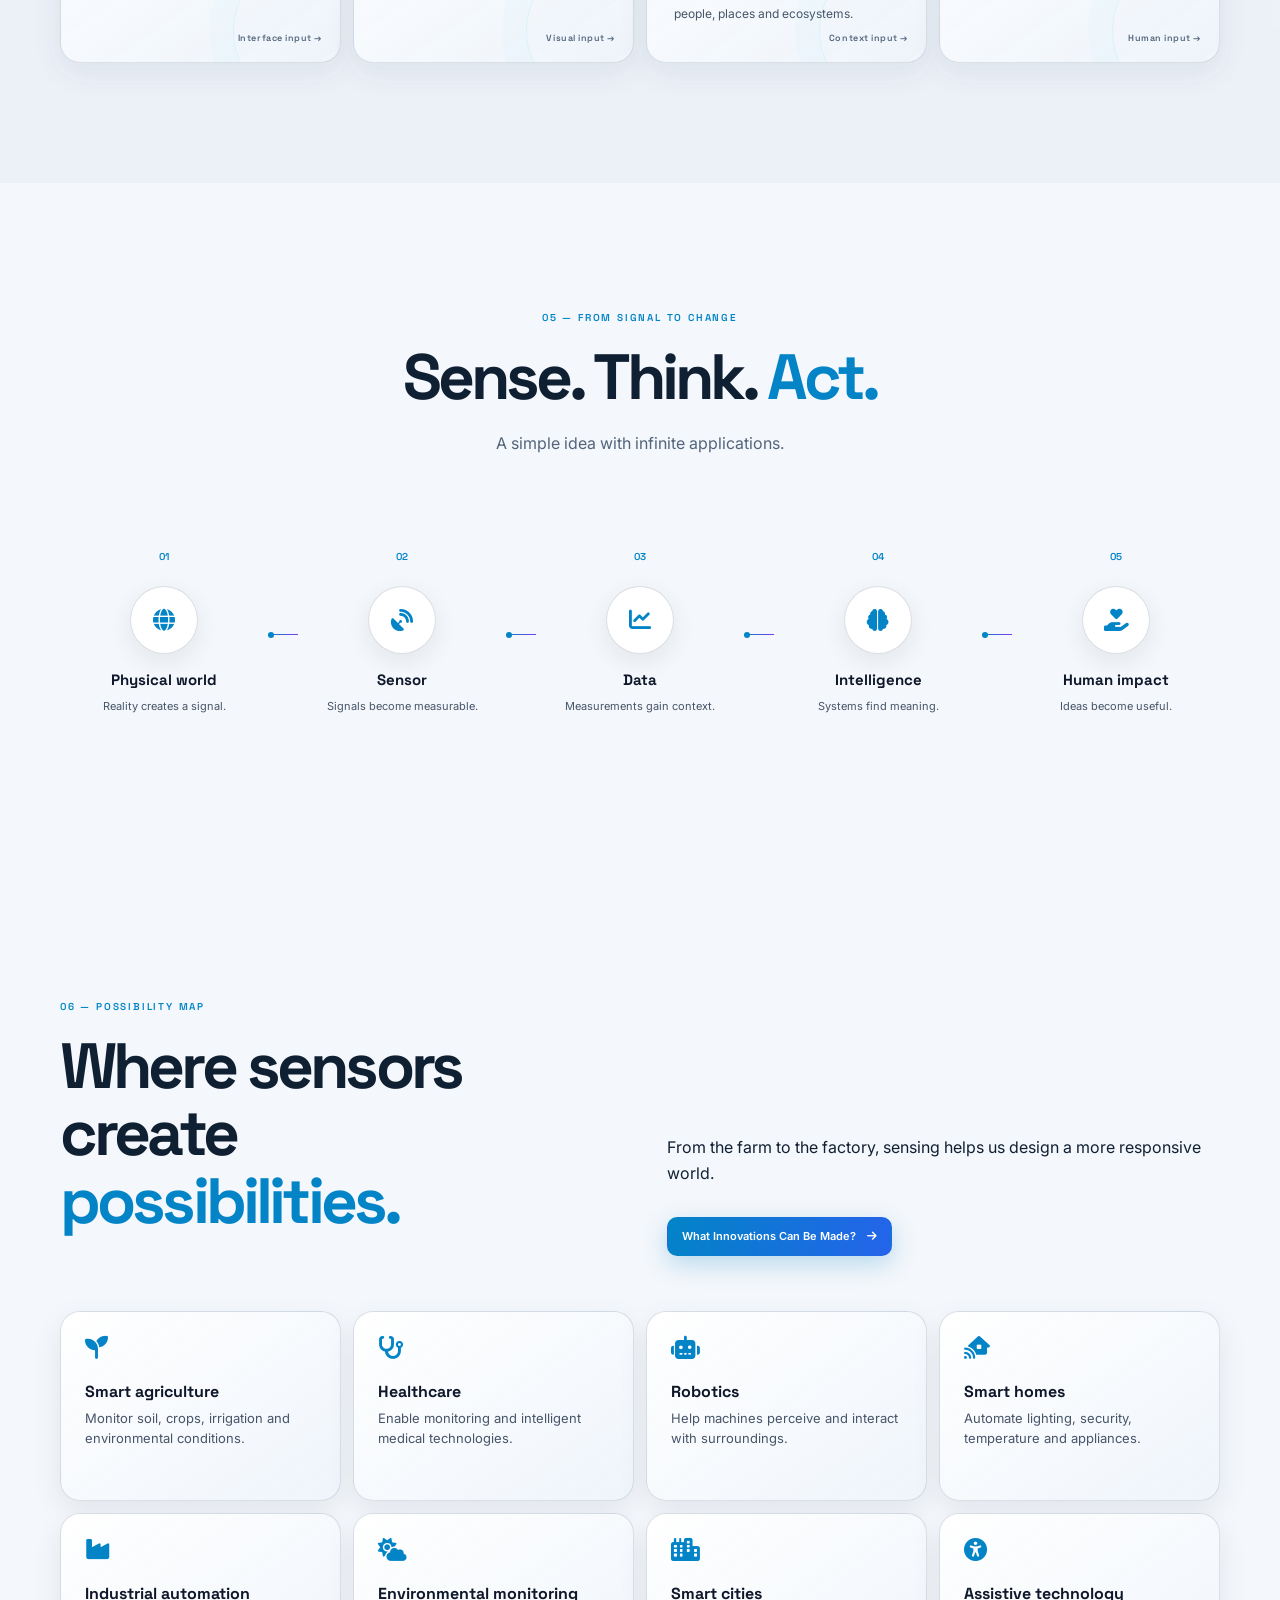
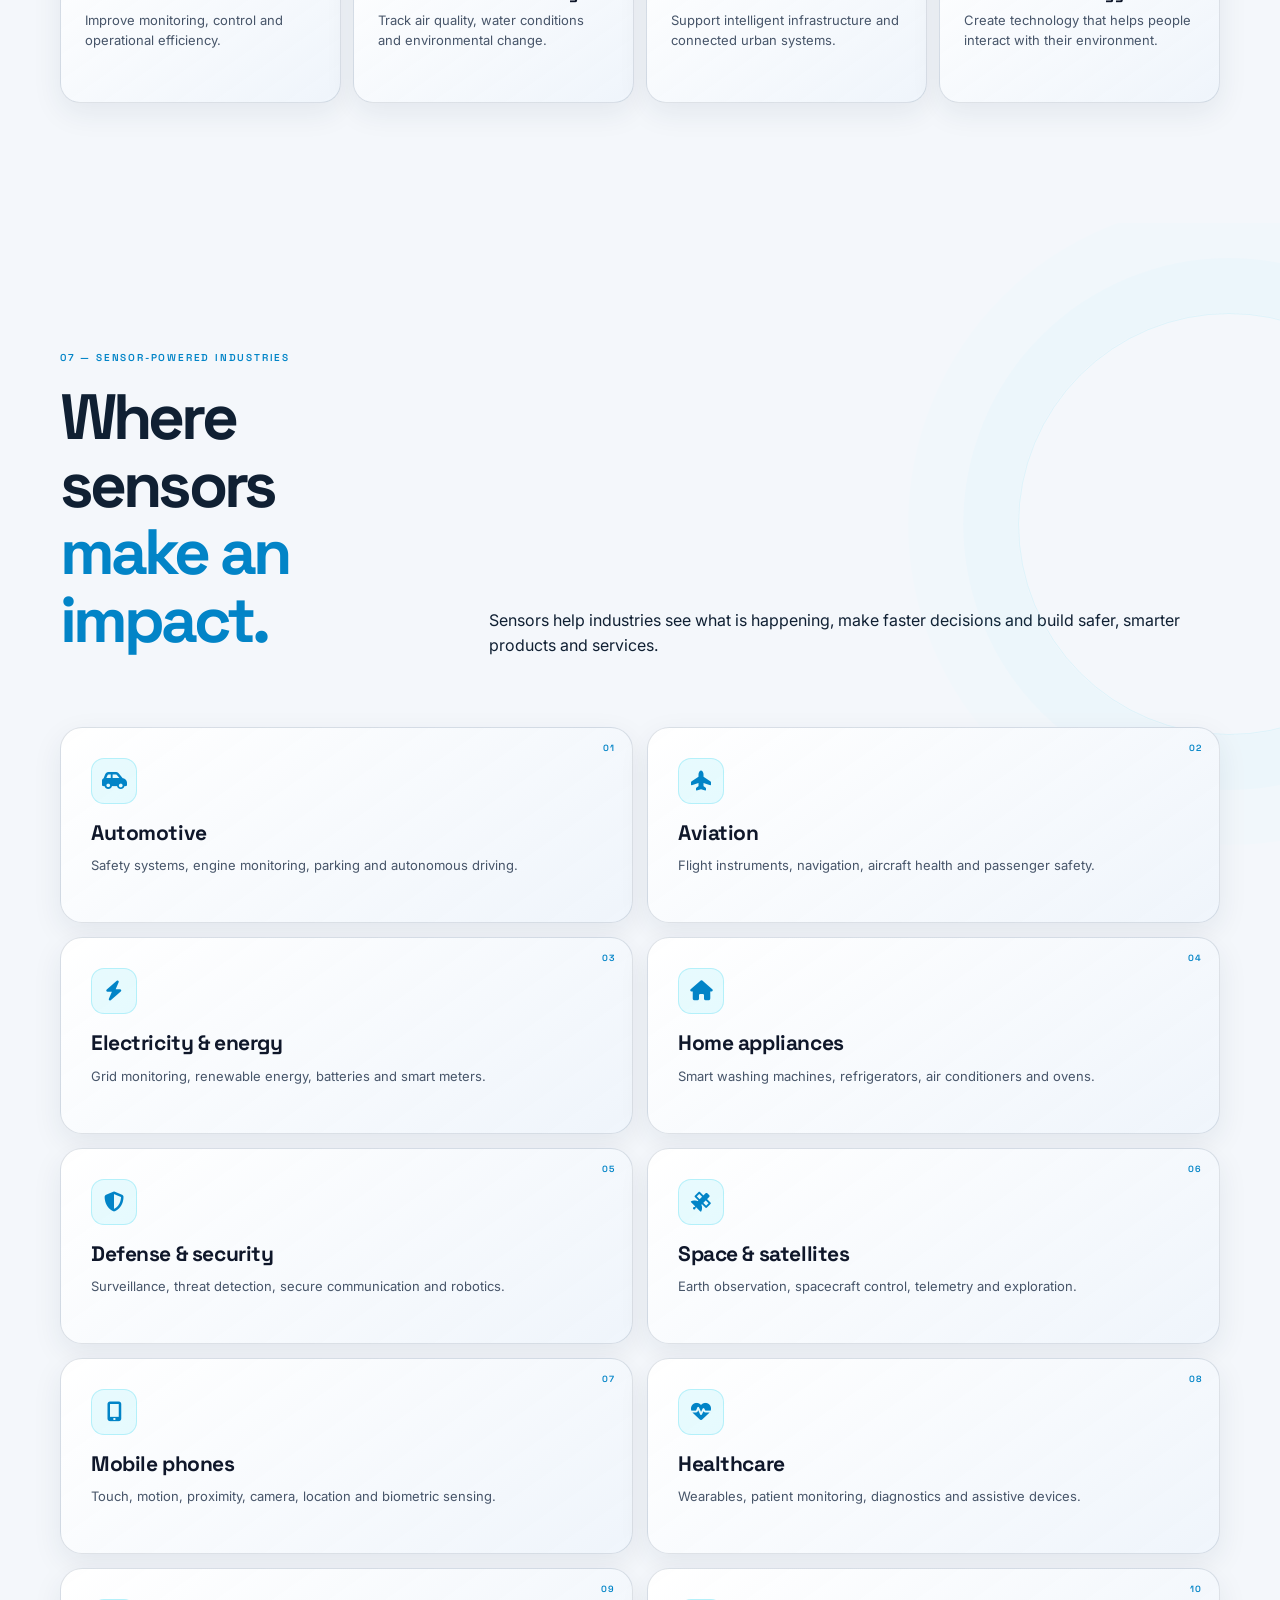
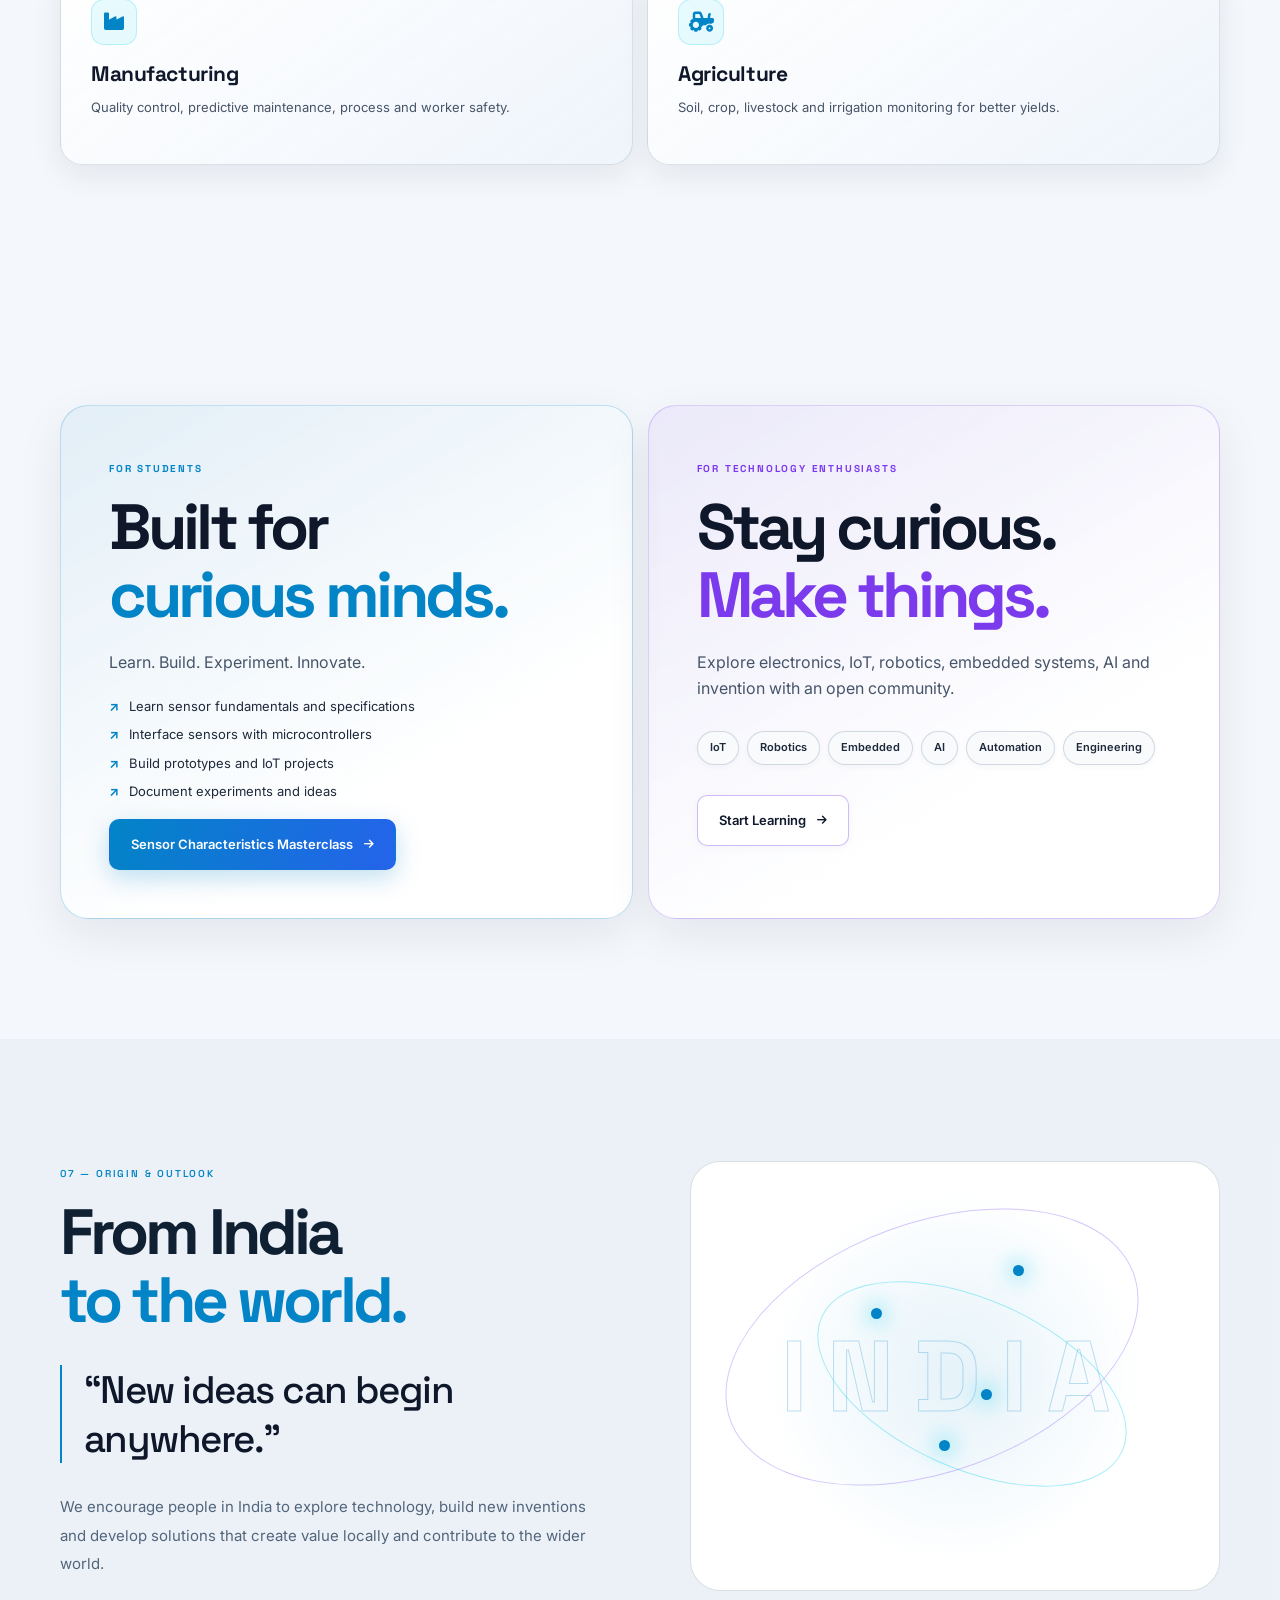
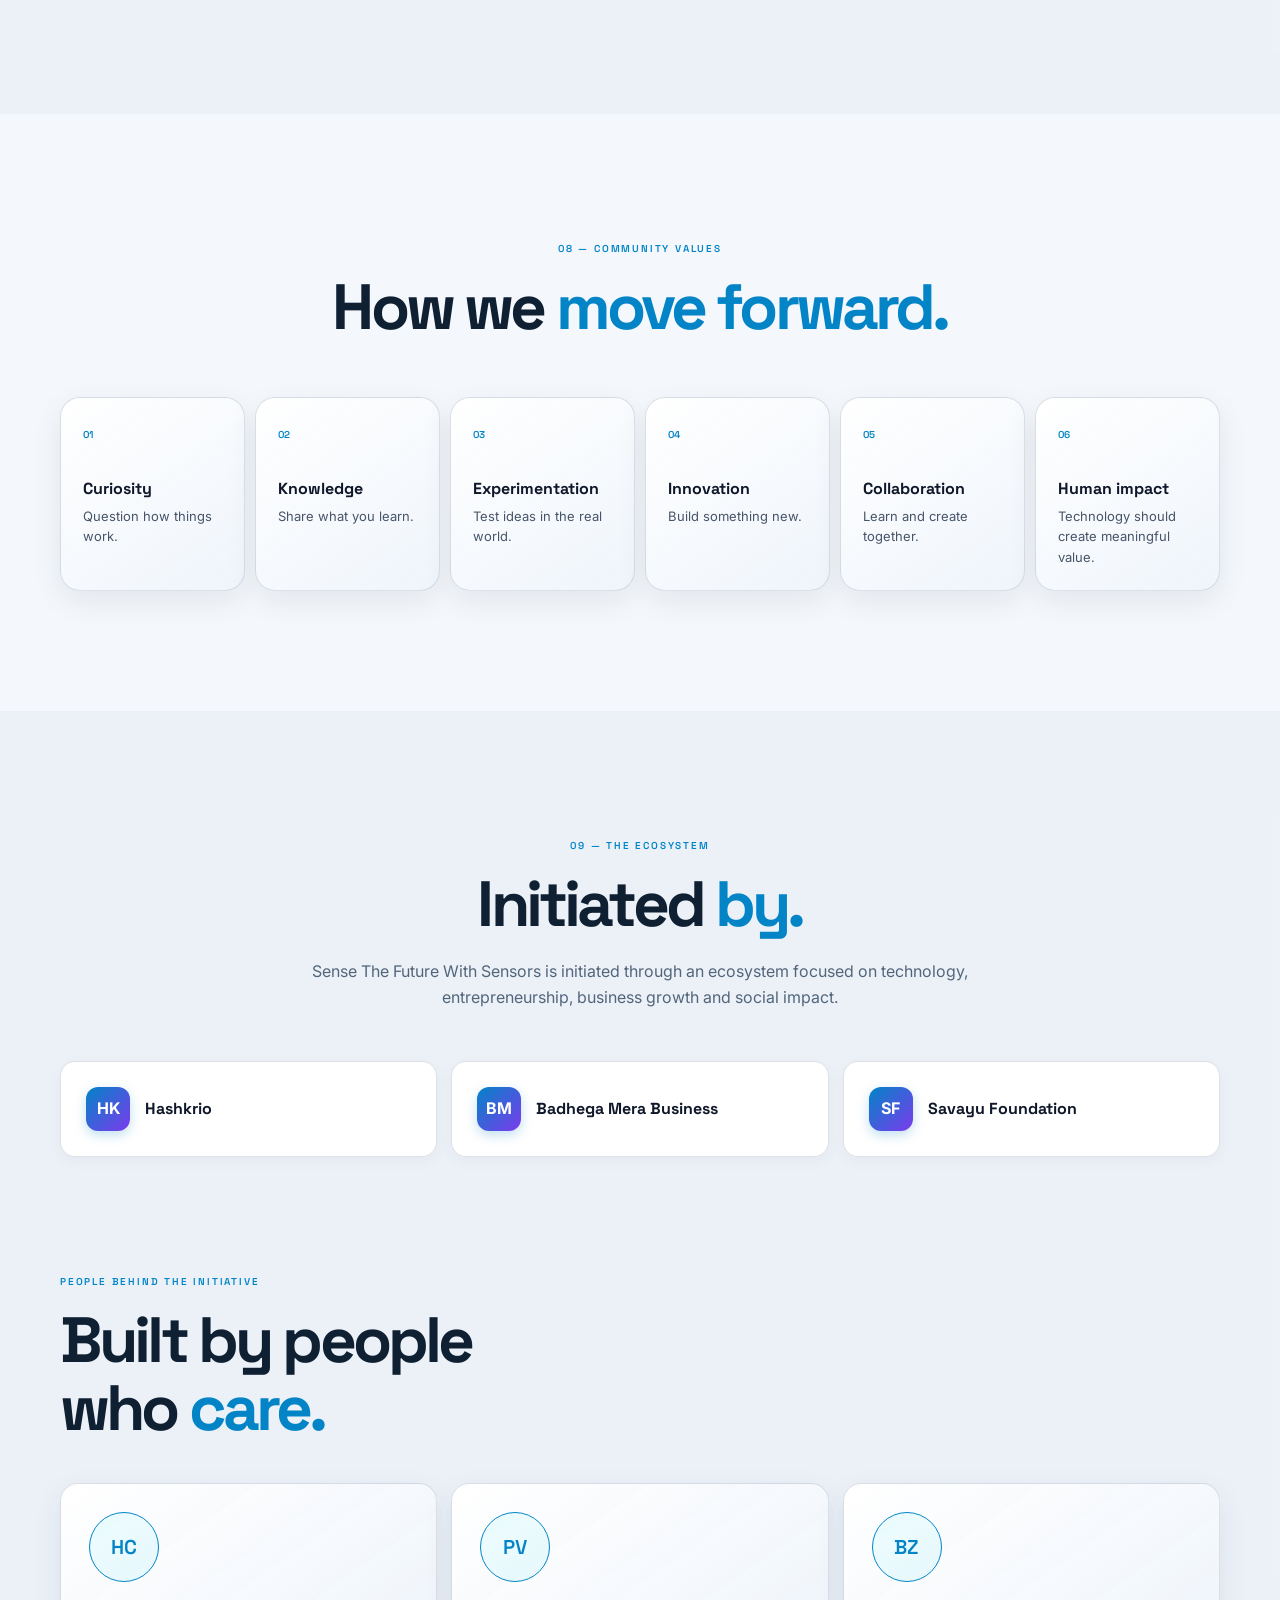
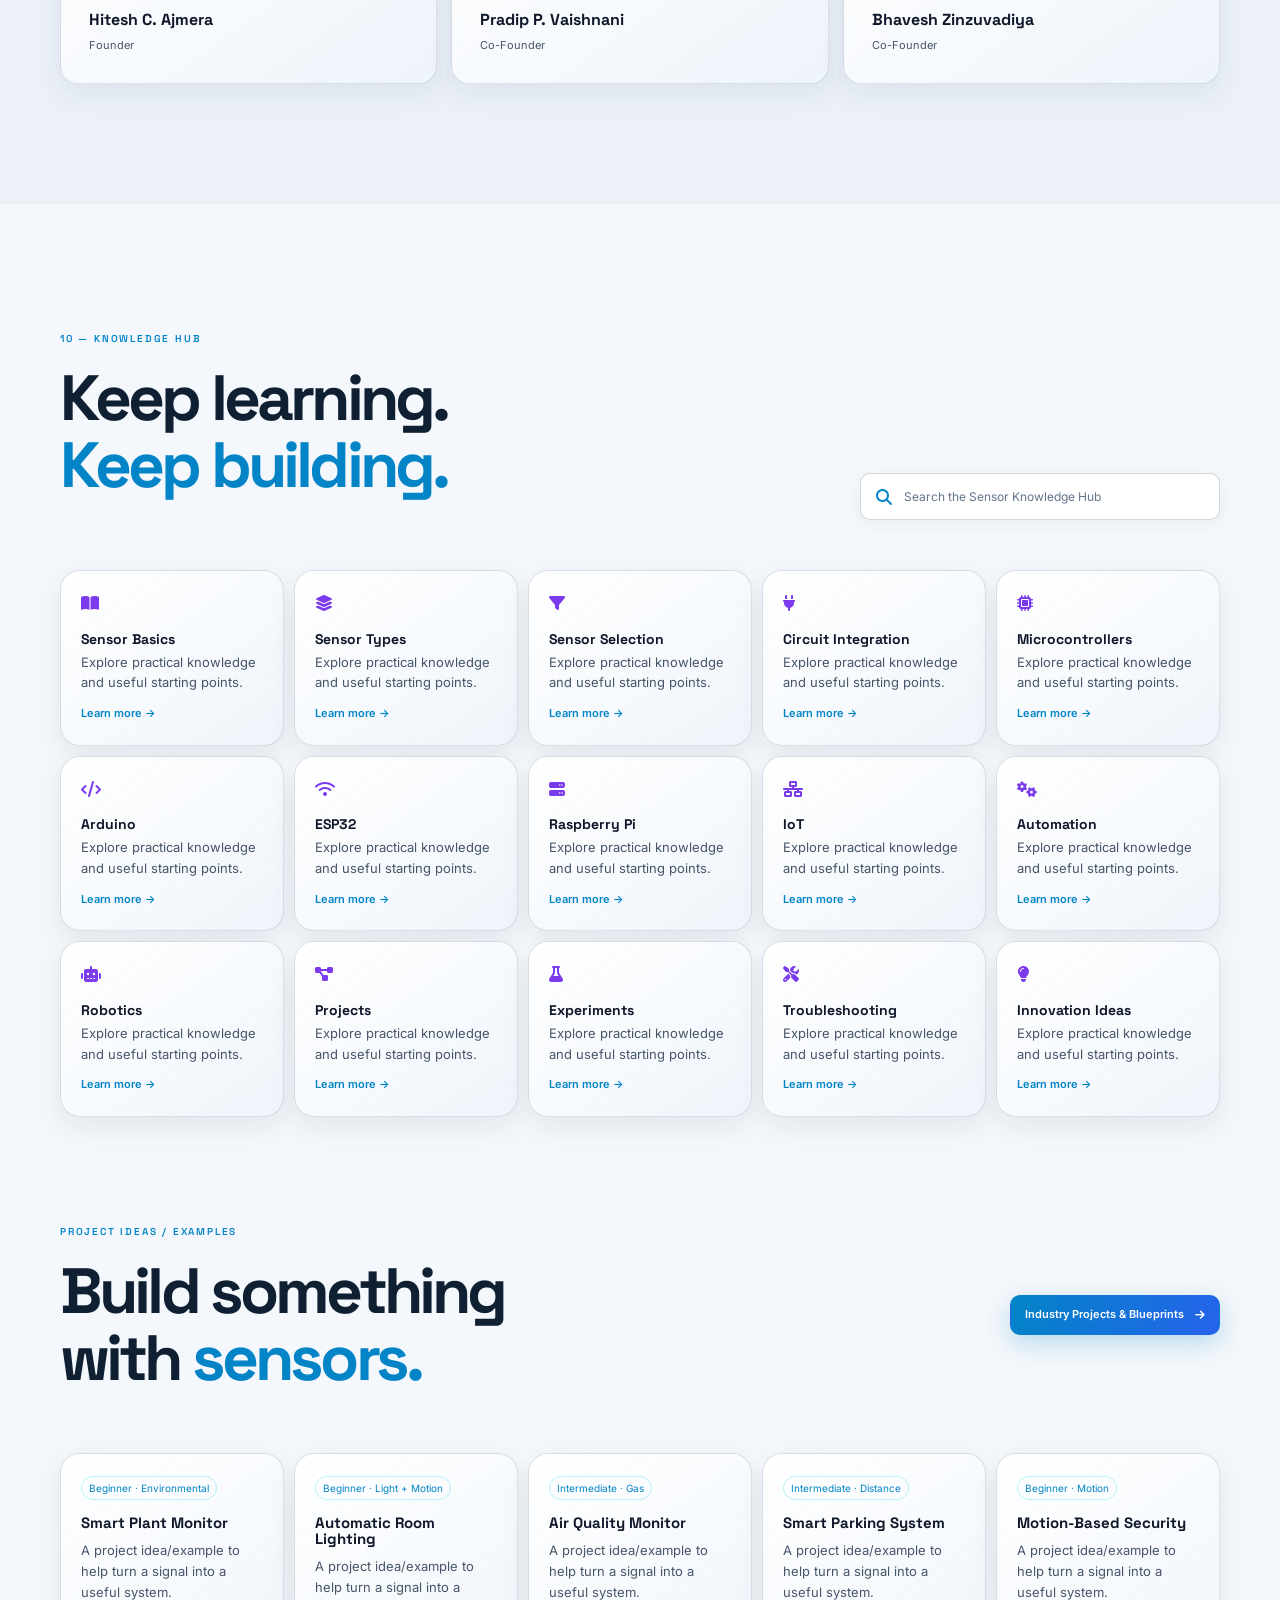
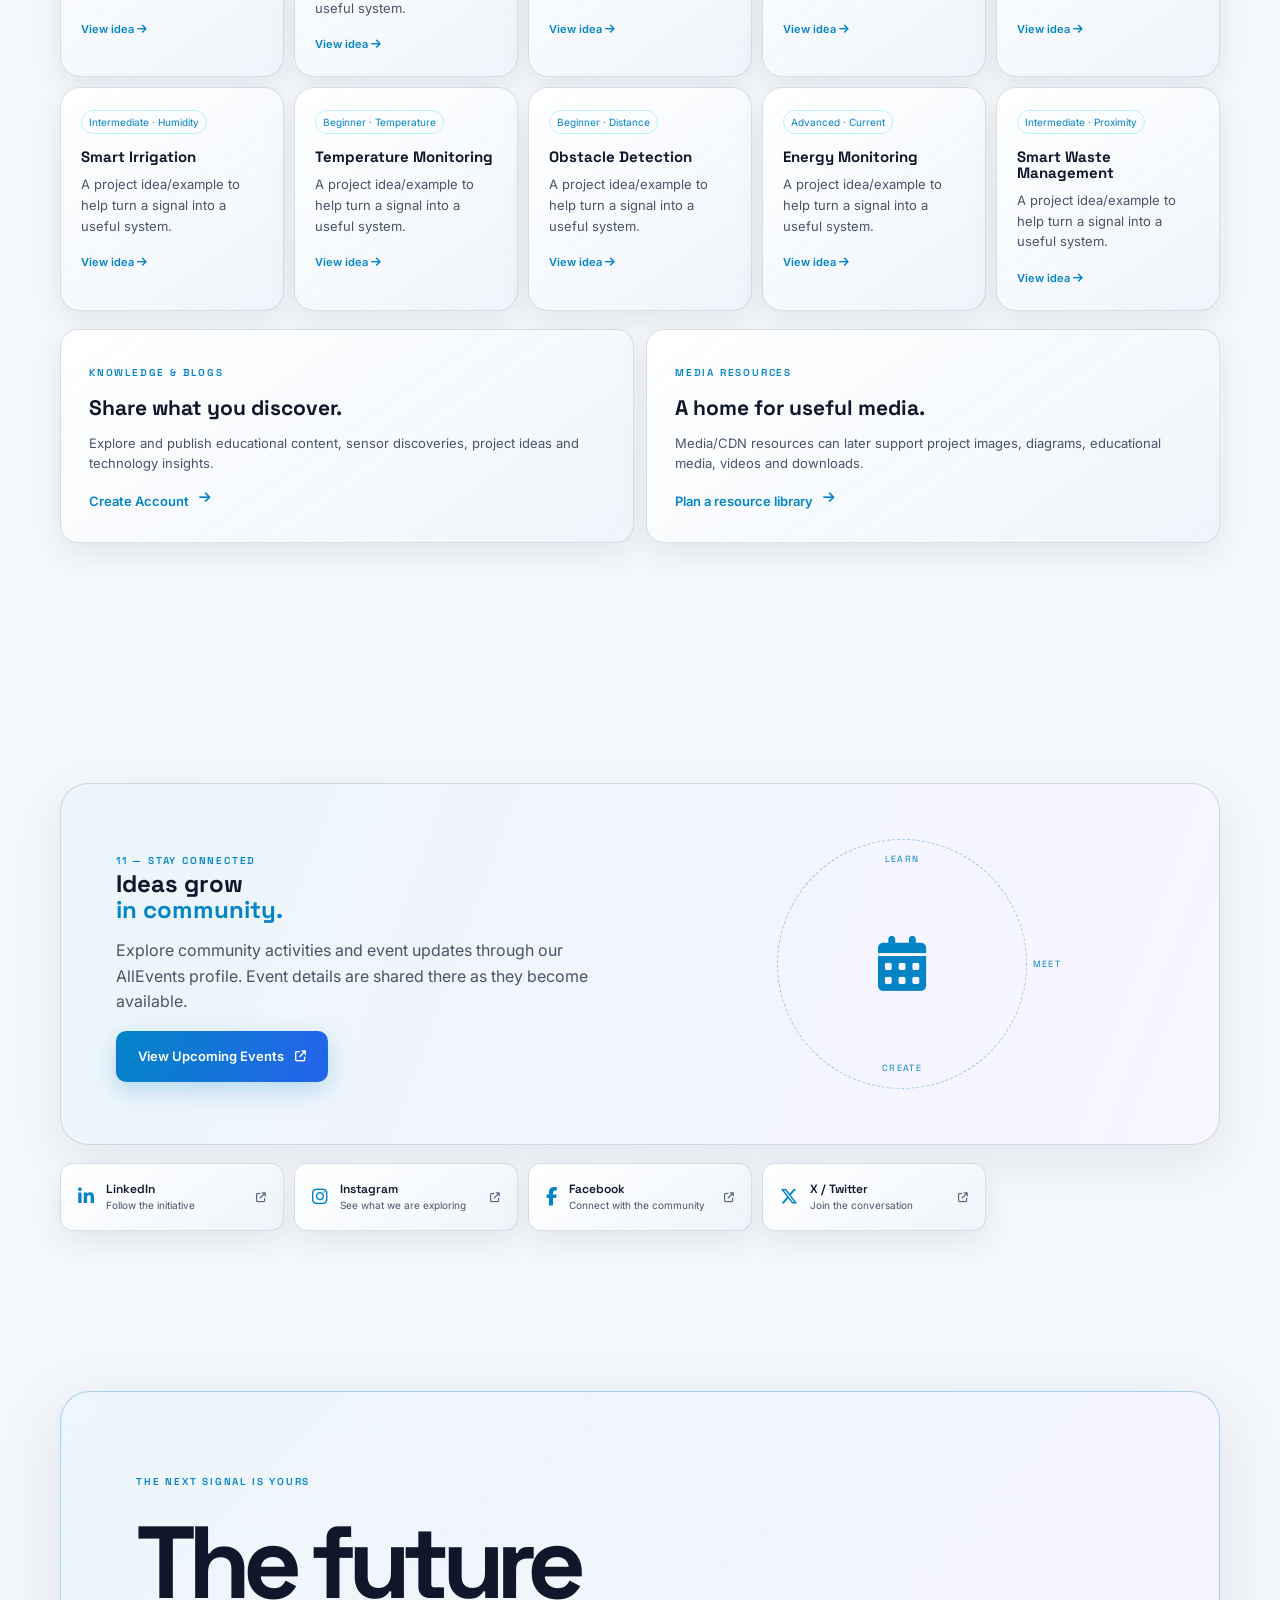
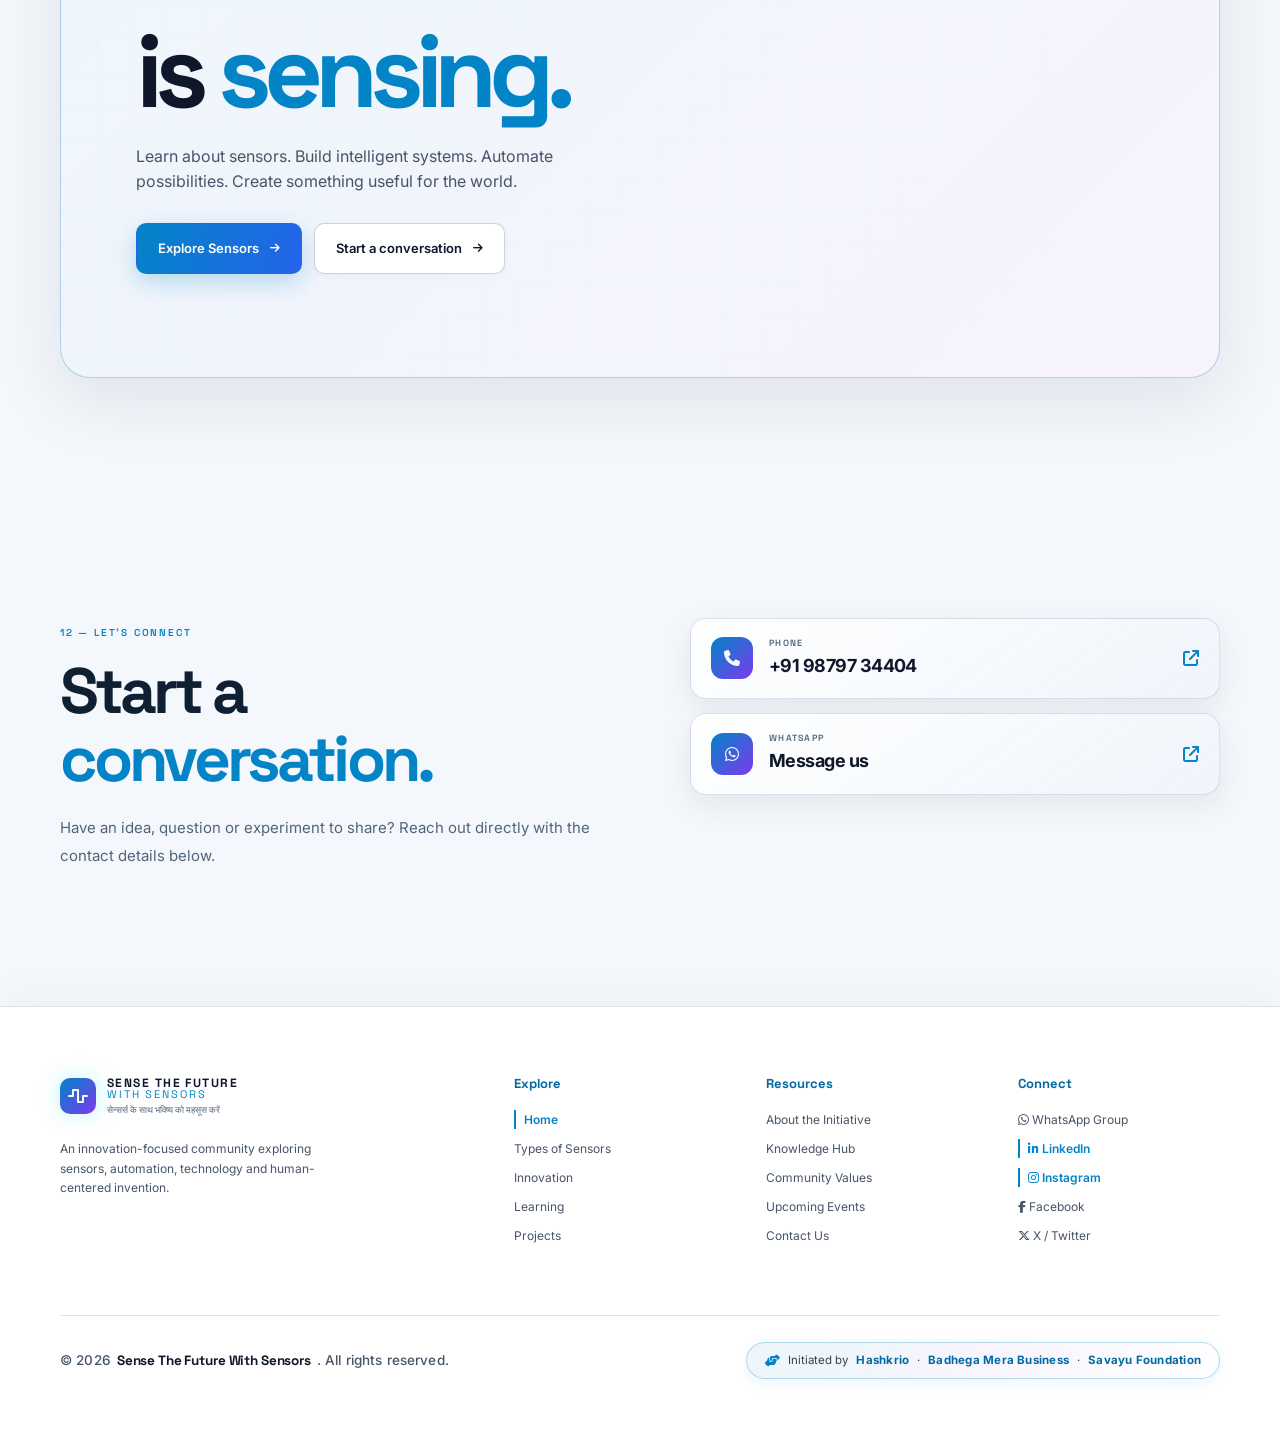
==== commit 576e0d04: "style(footer): enhance copyright notice styling and responsive alignment" ====
--- a/index.html
+++ b/index.html
@@ -320,7 +320,7 @@
       </div>
     </div>
     <div class="container footer-bottom">
-      <span>© 2026 Sense The Future With Sensors. All rights reserved.</span>
+      <p class="footer-copy">© 2026 <strong>Sense The Future With Sensors</strong>. All rights reserved.</p>
       <span class="footer-initiative"><i class="fa-solid fa-handshake-angle"></i> Initiated by <b>Hashkrio</b> · <b>Badhega Mera Business</b> · <b>Savayu Foundation</b></span>
     </div>
   </footer>
--- a/css/style.css
+++ b/css/style.css
@@ -1488,34 +1488,64 @@
 }
 
 /* F. Community Initiative & Footer Contrast in Both Themes */
+.footer-bottom {
+  display: flex !important;
+  align-items: center !important;
+  justify-content: space-between !important;
+  flex-wrap: wrap !important;
+  gap: 20px !important;
+  border-top: 1px solid var(--line) !important;
+  margin-top: 60px !important;
+  padding-top: 26px !important;
+  padding-bottom: 26px !important;
+}
+
+.footer-copy {
+  margin: 0 !important;
+  font-size: 13.5px !important;
+  line-height: 1.6 !important;
+  color: var(--muted) !important;
+  font-weight: 500 !important;
+  letter-spacing: 0.01em !important;
+  display: inline-flex !important;
+  align-items: center !important;
+  gap: 6px !important;
+}
+.footer-copy strong {
+  color: #f8fafc !important;
+  font-family: "Space Grotesk", sans-serif !important;
+  font-weight: 600 !important;
+  letter-spacing: -0.01em !important;
+}
+
 .footer-initiative {
-  display: inline-flex;
-  align-items: center;
-  flex-wrap: wrap;
-  gap: 8px;
-  padding: 8px 18px;
-  border-radius: 999px;
-  background: radial-gradient(circle at 10% 50%, rgba(34, 211, 238, 0.12), transparent 80%), rgba(12, 23, 40, 0.85);
-  border: 1px solid rgba(34, 211, 238, 0.3);
-  color: var(--muted);
-  font-size: 11.5px;
-  box-shadow: 0 4px 20px rgba(0, 0, 0, 0.25);
-  transition: all 0.25s ease;
+  display: inline-flex !important;
+  align-items: center !important;
+  flex-wrap: wrap !important;
+  gap: 8px !important;
+  padding: 8px 18px !important;
+  border-radius: 999px !important;
+  background: radial-gradient(circle at 10% 50%, rgba(34, 211, 238, 0.12), transparent 80%), rgba(12, 23, 40, 0.85) !important;
+  border: 1px solid rgba(34, 211, 238, 0.3) !important;
+  color: var(--muted) !important;
+  font-size: 11.5px !important;
+  box-shadow: 0 4px 20px rgba(0, 0, 0, 0.25) !important;
+  transition: all 0.25s ease !important;
 }
 .footer-initiative i {
-  color: var(--cyan);
-  font-size: 12px;
+  color: var(--cyan) !important;
+  font-size: 12px !important;
 }
 .footer-initiative b,
 .footer-bottom b {
-  color: var(--cyan);
-  font-weight: 700;
-  letter-spacing: 0.02em;
+  color: var(--cyan) !important;
+  font-weight: 700 !important;
+  letter-spacing: 0.02em !important;
 }
 .footer-initiative:hover {
-  border-color: rgba(34, 211, 238, 0.6);
-  box-shadow: 0 0 25px rgba(34, 211, 238, 0.2);
-  transform: translateY(-1px);
+  border-color: rgba(34, 211, 238, 0.6) !important;
+  box-shadow: 0 0 25px rgba(34, 211, 238, 0.2) !important;
+  transform: translateY(-1px) !important;
 }
 
 /* Footer & Initiative in Light Theme */
@@ -1541,10 +1571,16 @@
   color: #0284c7 !important;
 }
 html[data-theme="light"] .footer-bottom {
-  border-top: 1px solid rgba(71, 95, 122, 0.16) !important;
+  border-top: 1.5px solid rgba(71, 95, 122, 0.18) !important;
+}
+html[data-theme="light"] .footer-copy {
   color: #475569 !important;
 }
-html[data-theme="light"] .footer-bottom span {
+html[data-theme="light"] .footer-copy strong {
+  color: #0f172a !important;
+  font-weight: 700 !important;
+}
+html[data-theme="light"] .footer-bottom span:not(.footer-initiative) {
   color: #475569 !important;
 }
 html[data-theme="light"] .footer-bottom b {
@@ -1568,7 +1604,7 @@
   background: linear-gradient(135deg, rgba(2, 132, 199, 0.14), rgba(124, 58, 237, 0.08), #ffffff) !important;
   border-color: #0284c7 !important;
   box-shadow: 0 6px 20px rgba(2, 132, 199, 0.16) !important;
-  transform: translateY(-2px);
+  transform: translateY(-2px) !important;
 }
 
 /* Partner Cards on index.html in Light Theme */
@@ -1866,10 +1902,23 @@
   }
 
   .footer-bottom {
-    text-align: center;
-  }
-  .footer-bottom span {
-    margin-top: 10px;
+    flex-direction: column-reverse !important;
+    align-items: center !important;
+    text-align: center !important;
+    gap: 16px !important;
+    padding-top: 24px !important;
+    padding-bottom: 24px !important;
+  }
+  .footer-copy {
+    text-align: center !important;
+    justify-content: center !important;
+    font-size: 12.5px !important;
+  }
+  .footer-initiative {
+    justify-content: center !important;
+    text-align: center !important;
+    width: 100% !important;
+    max-width: 480px !important;
   }
 }
 
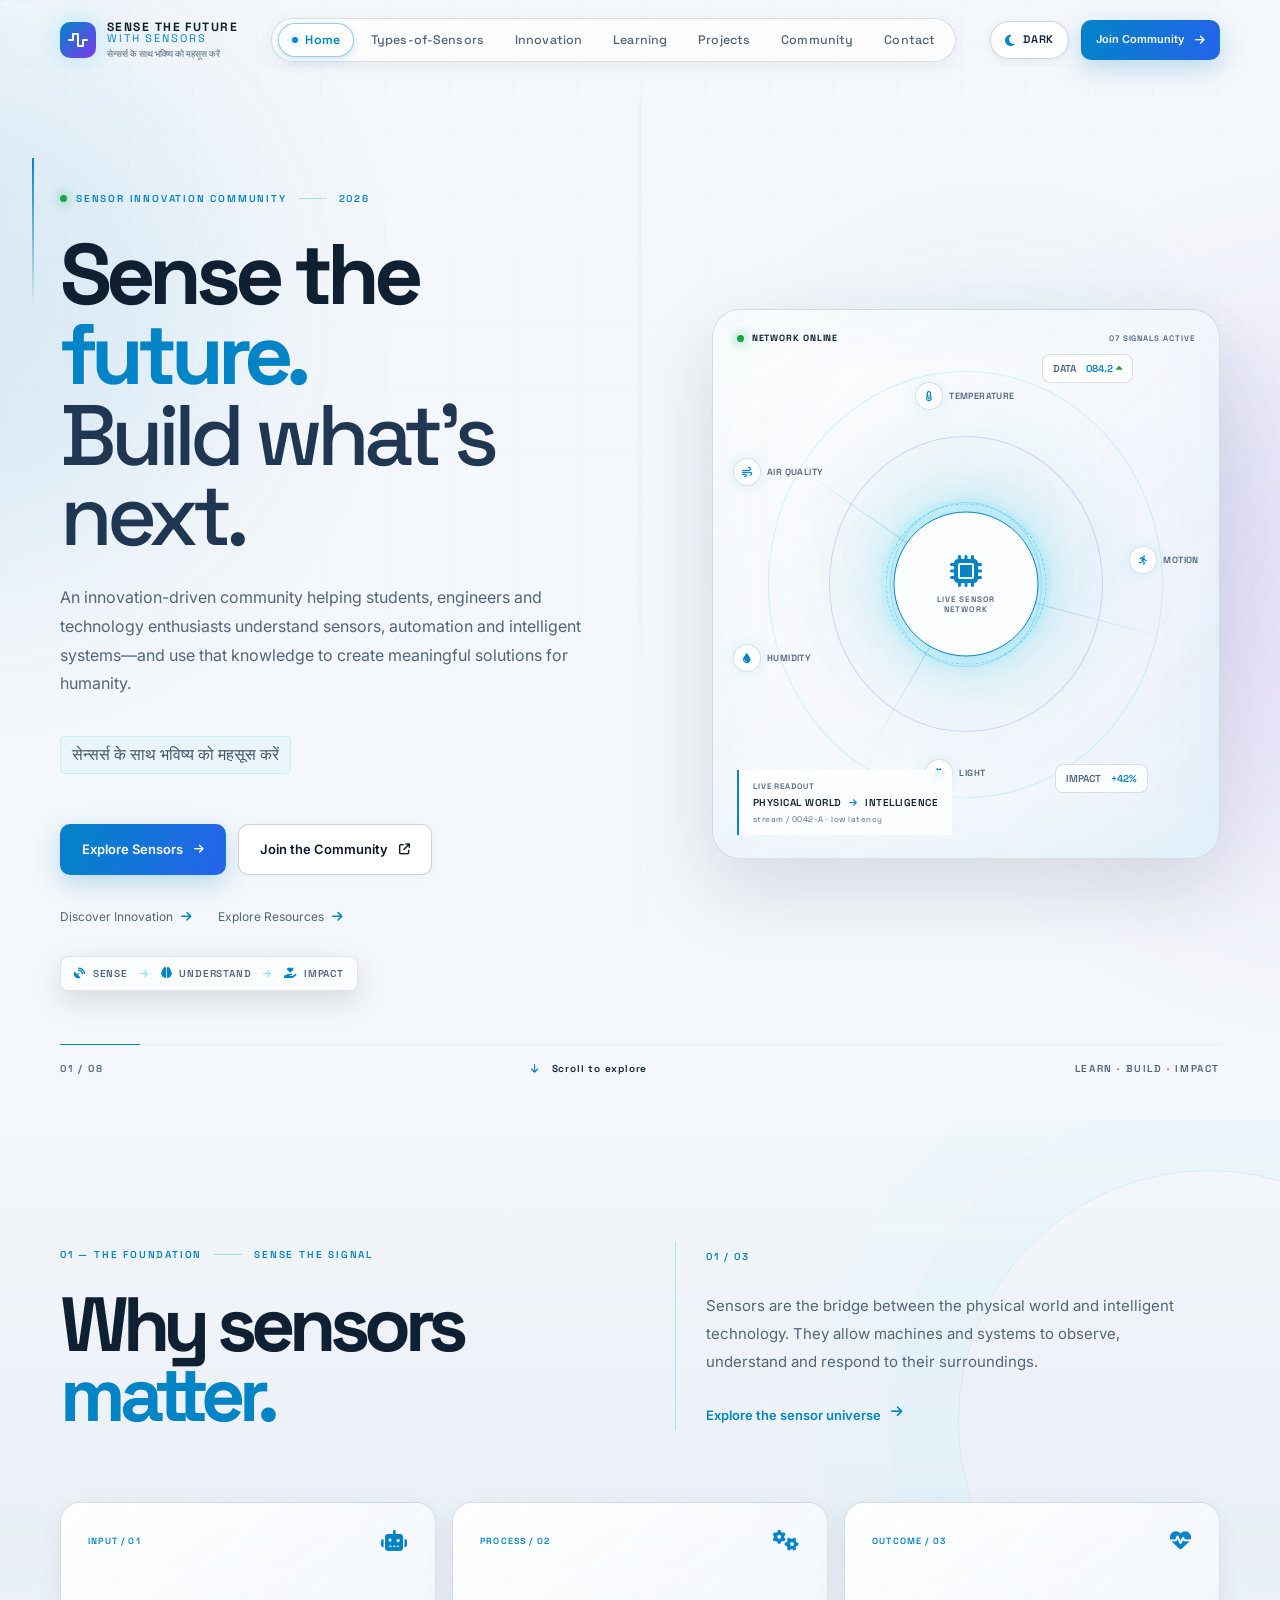
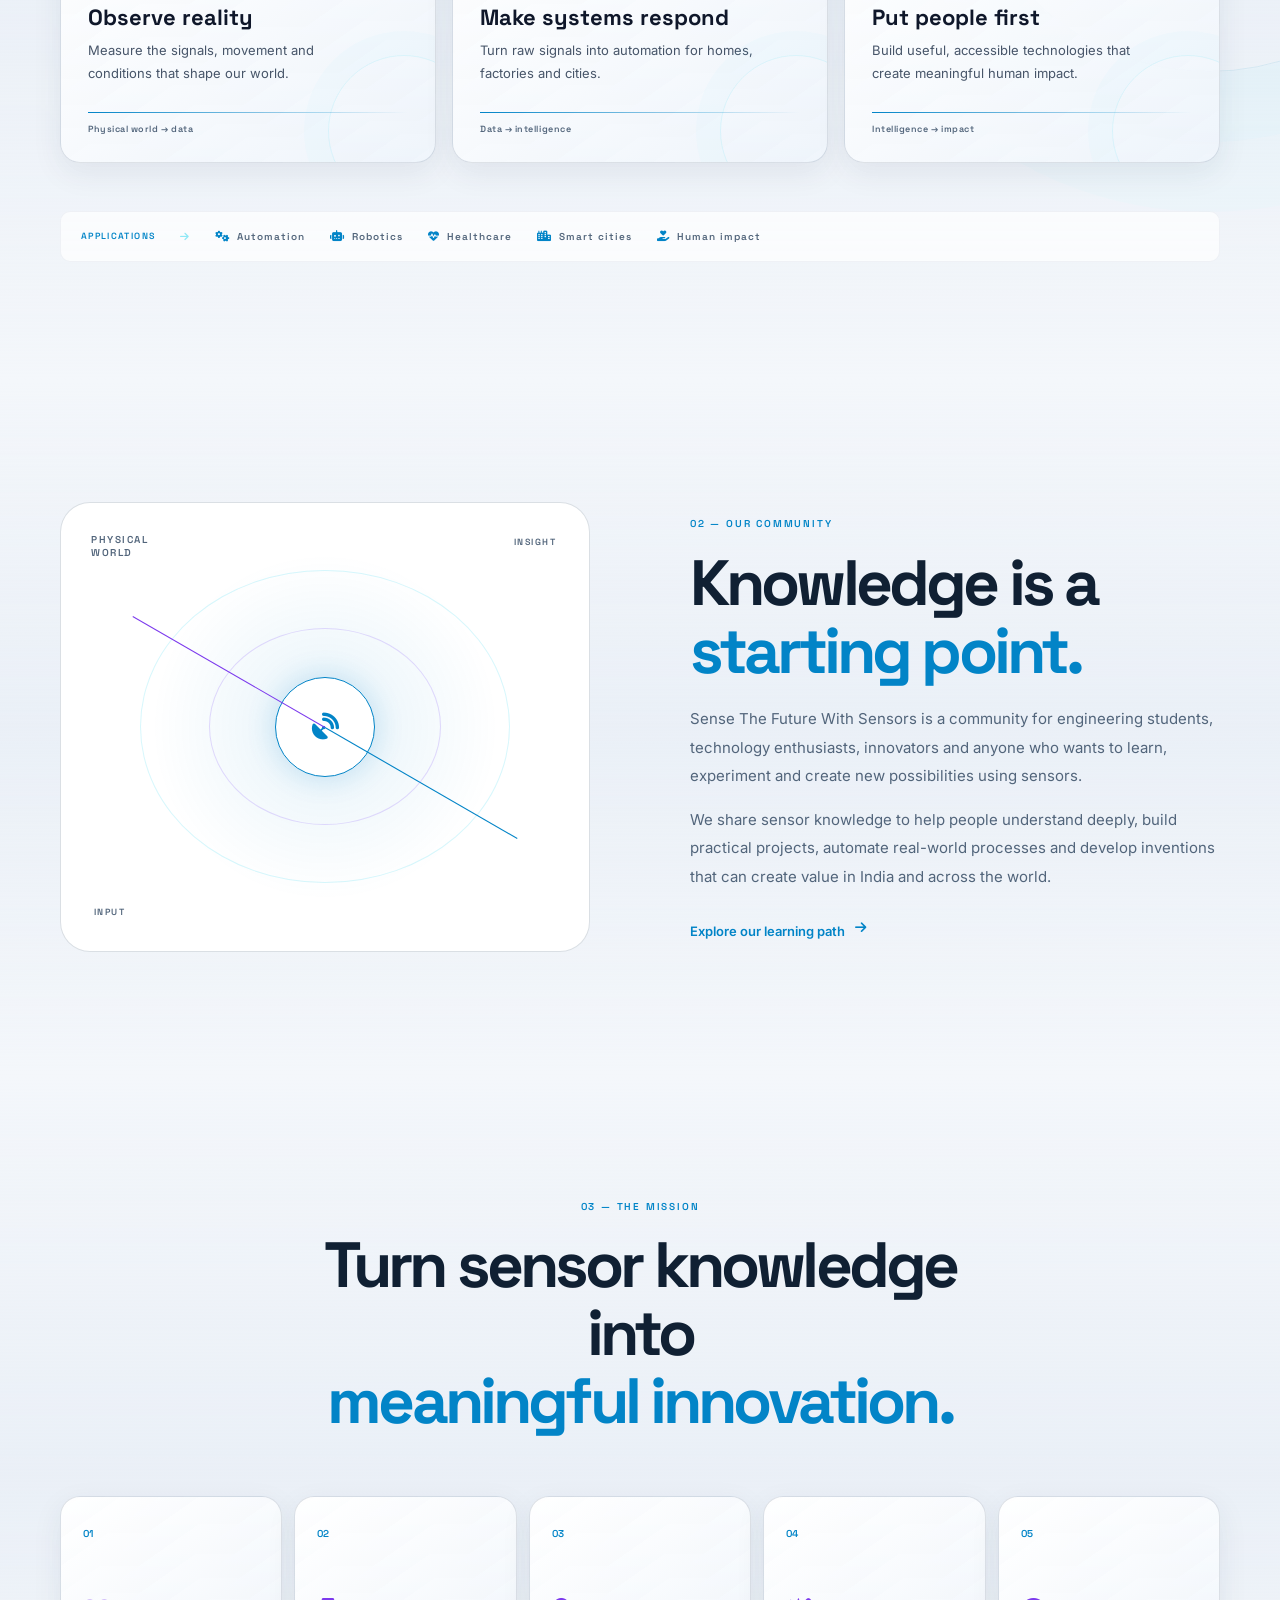
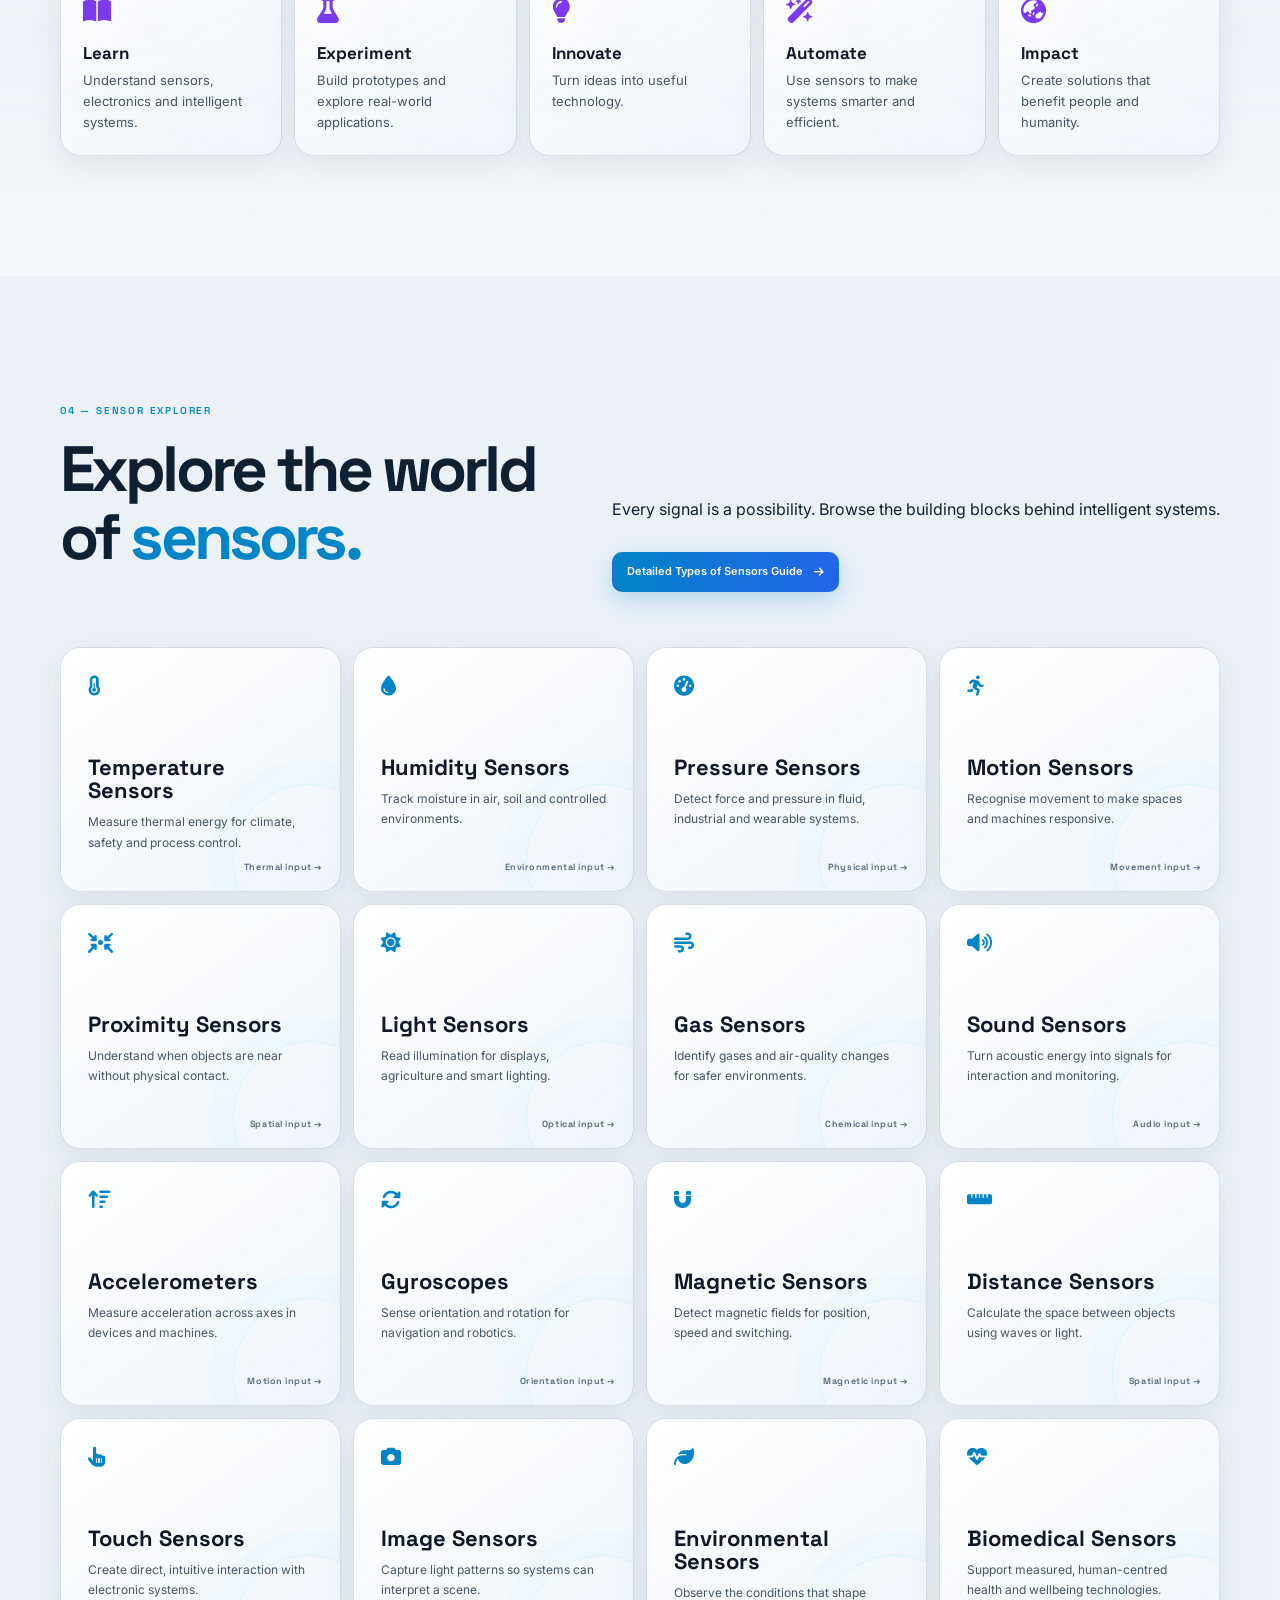
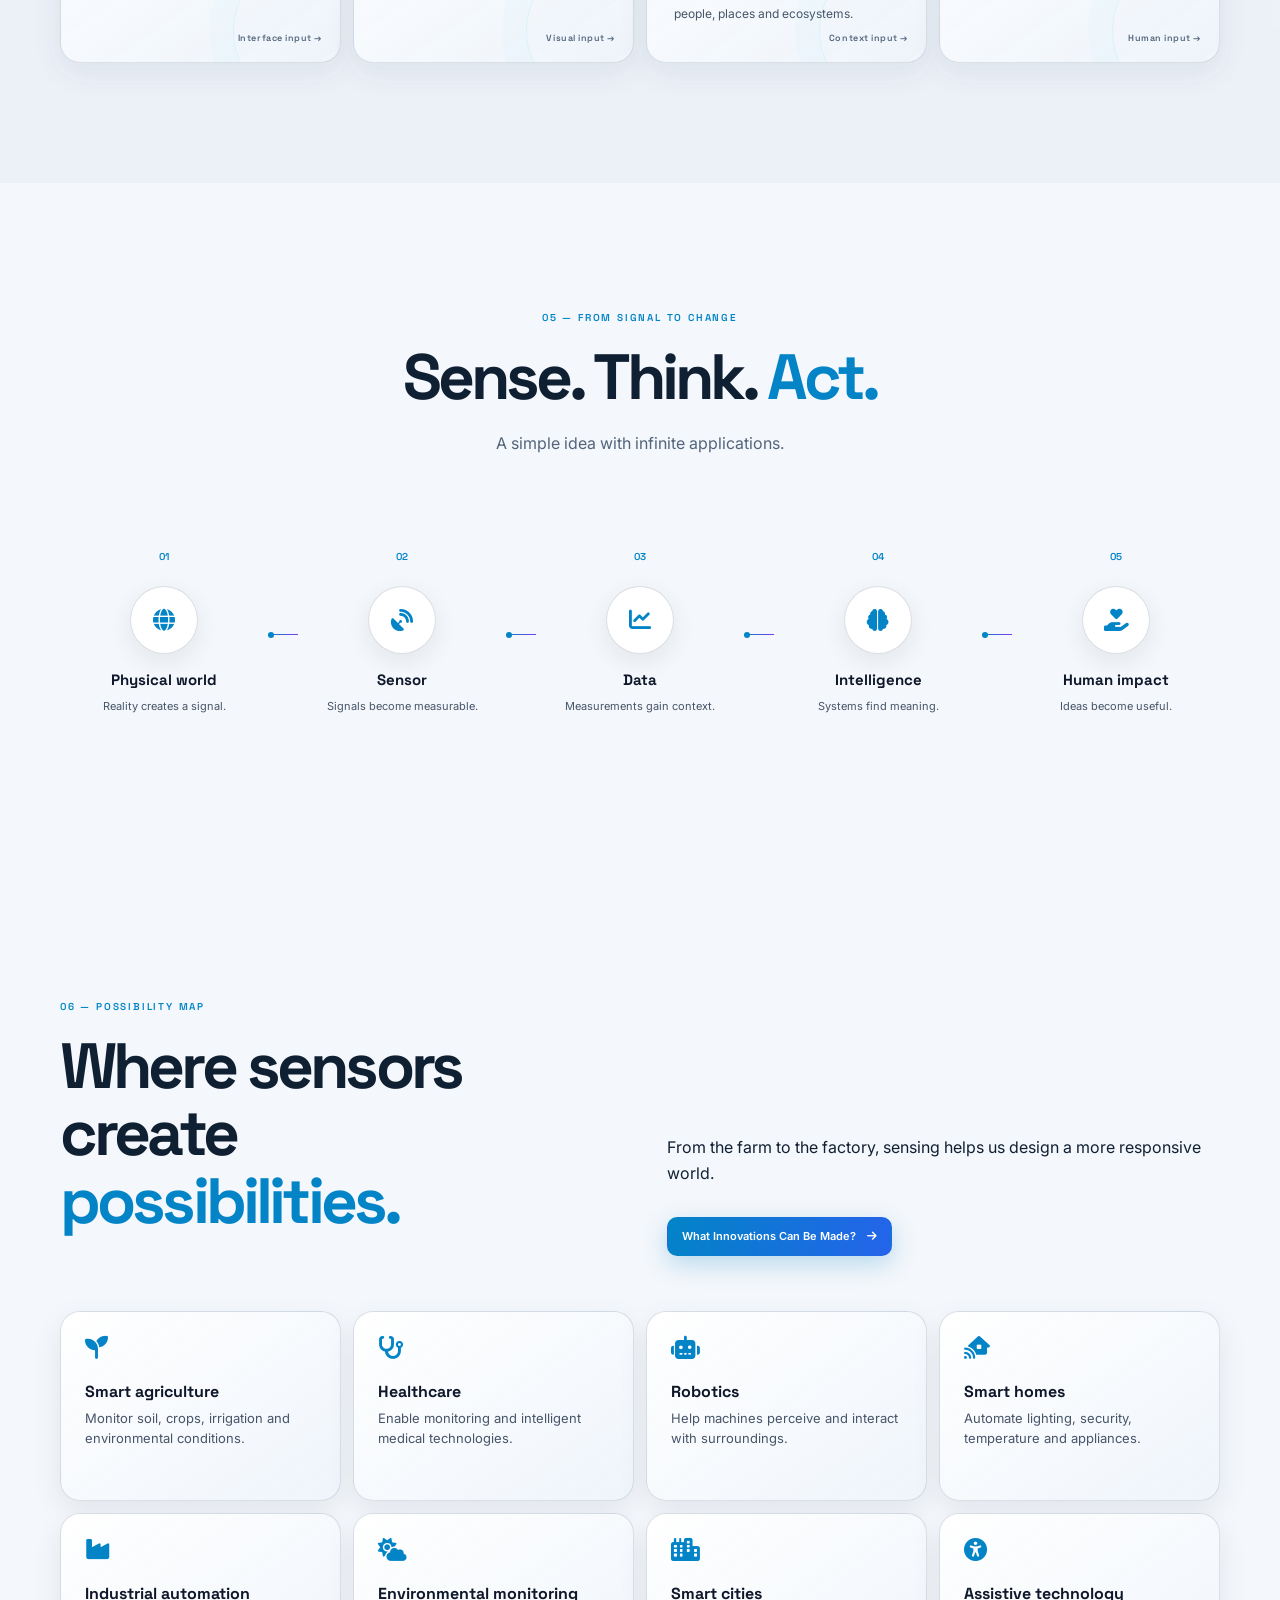
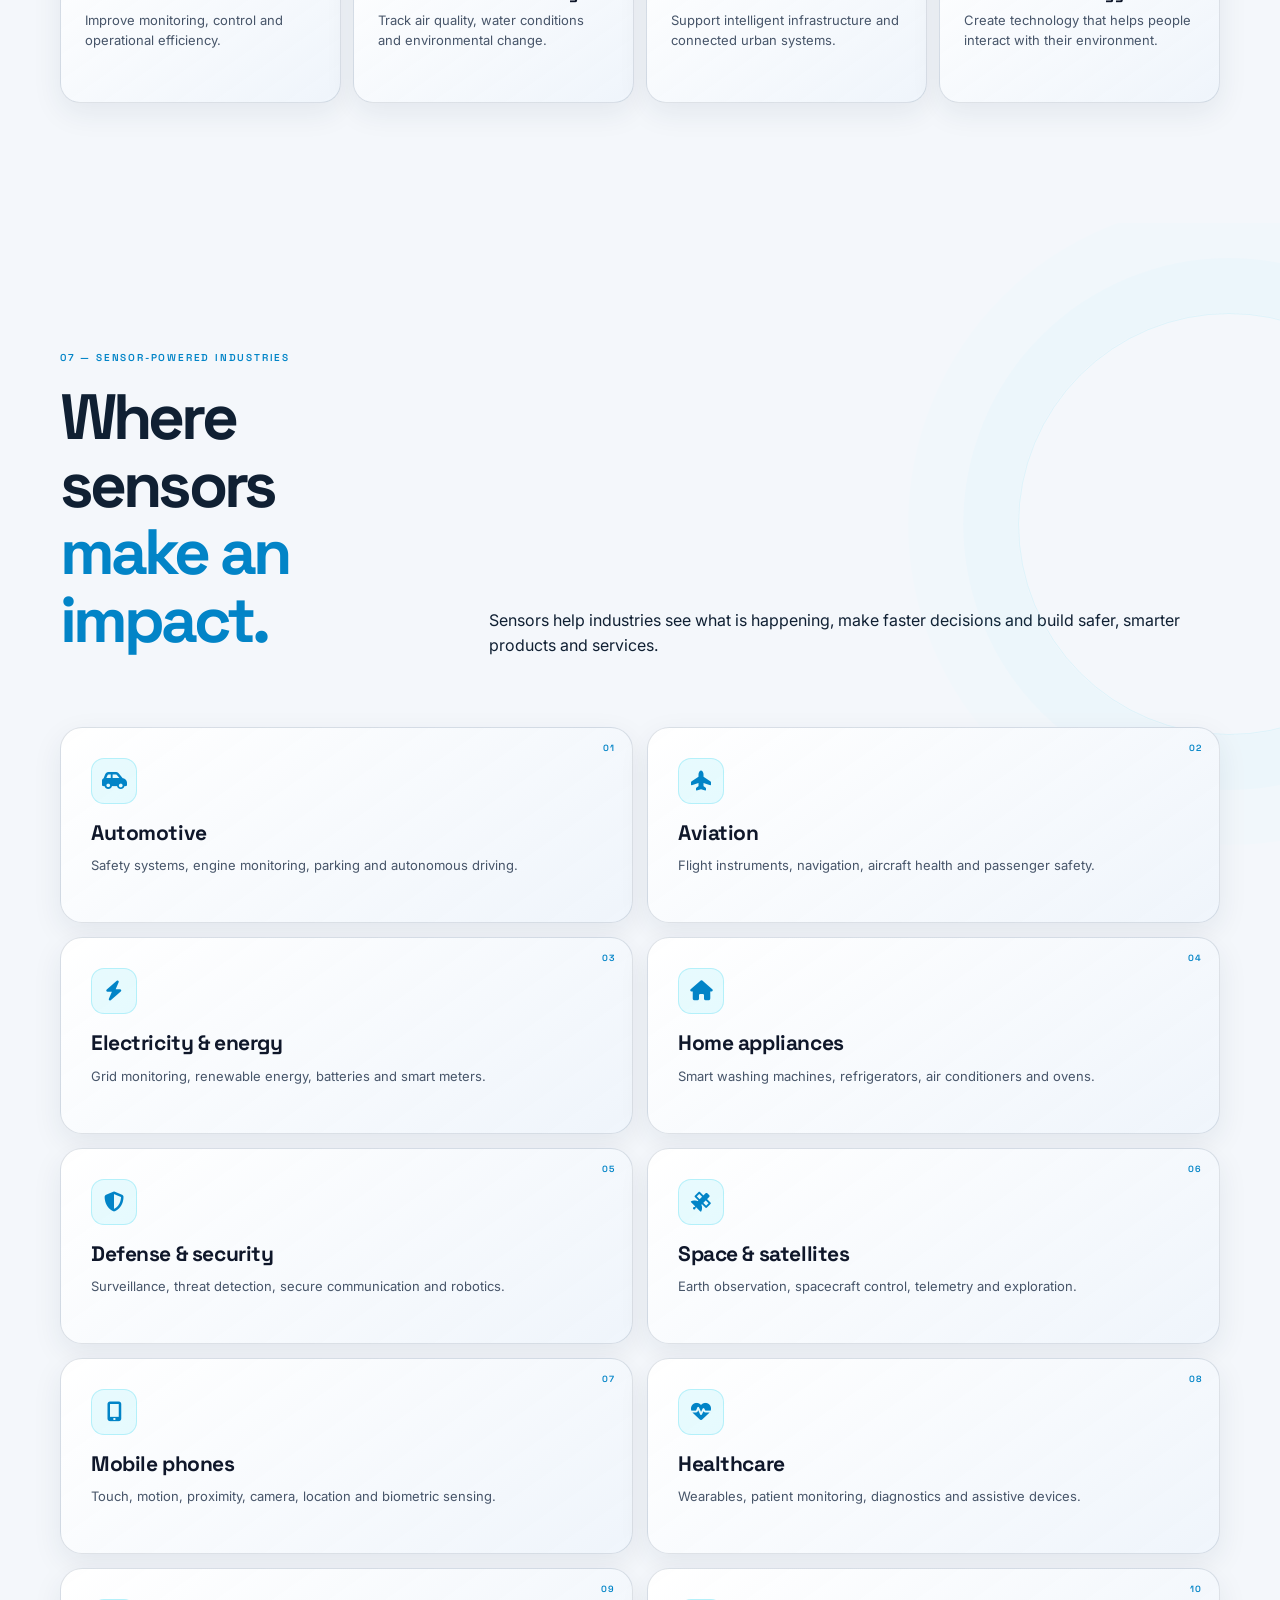
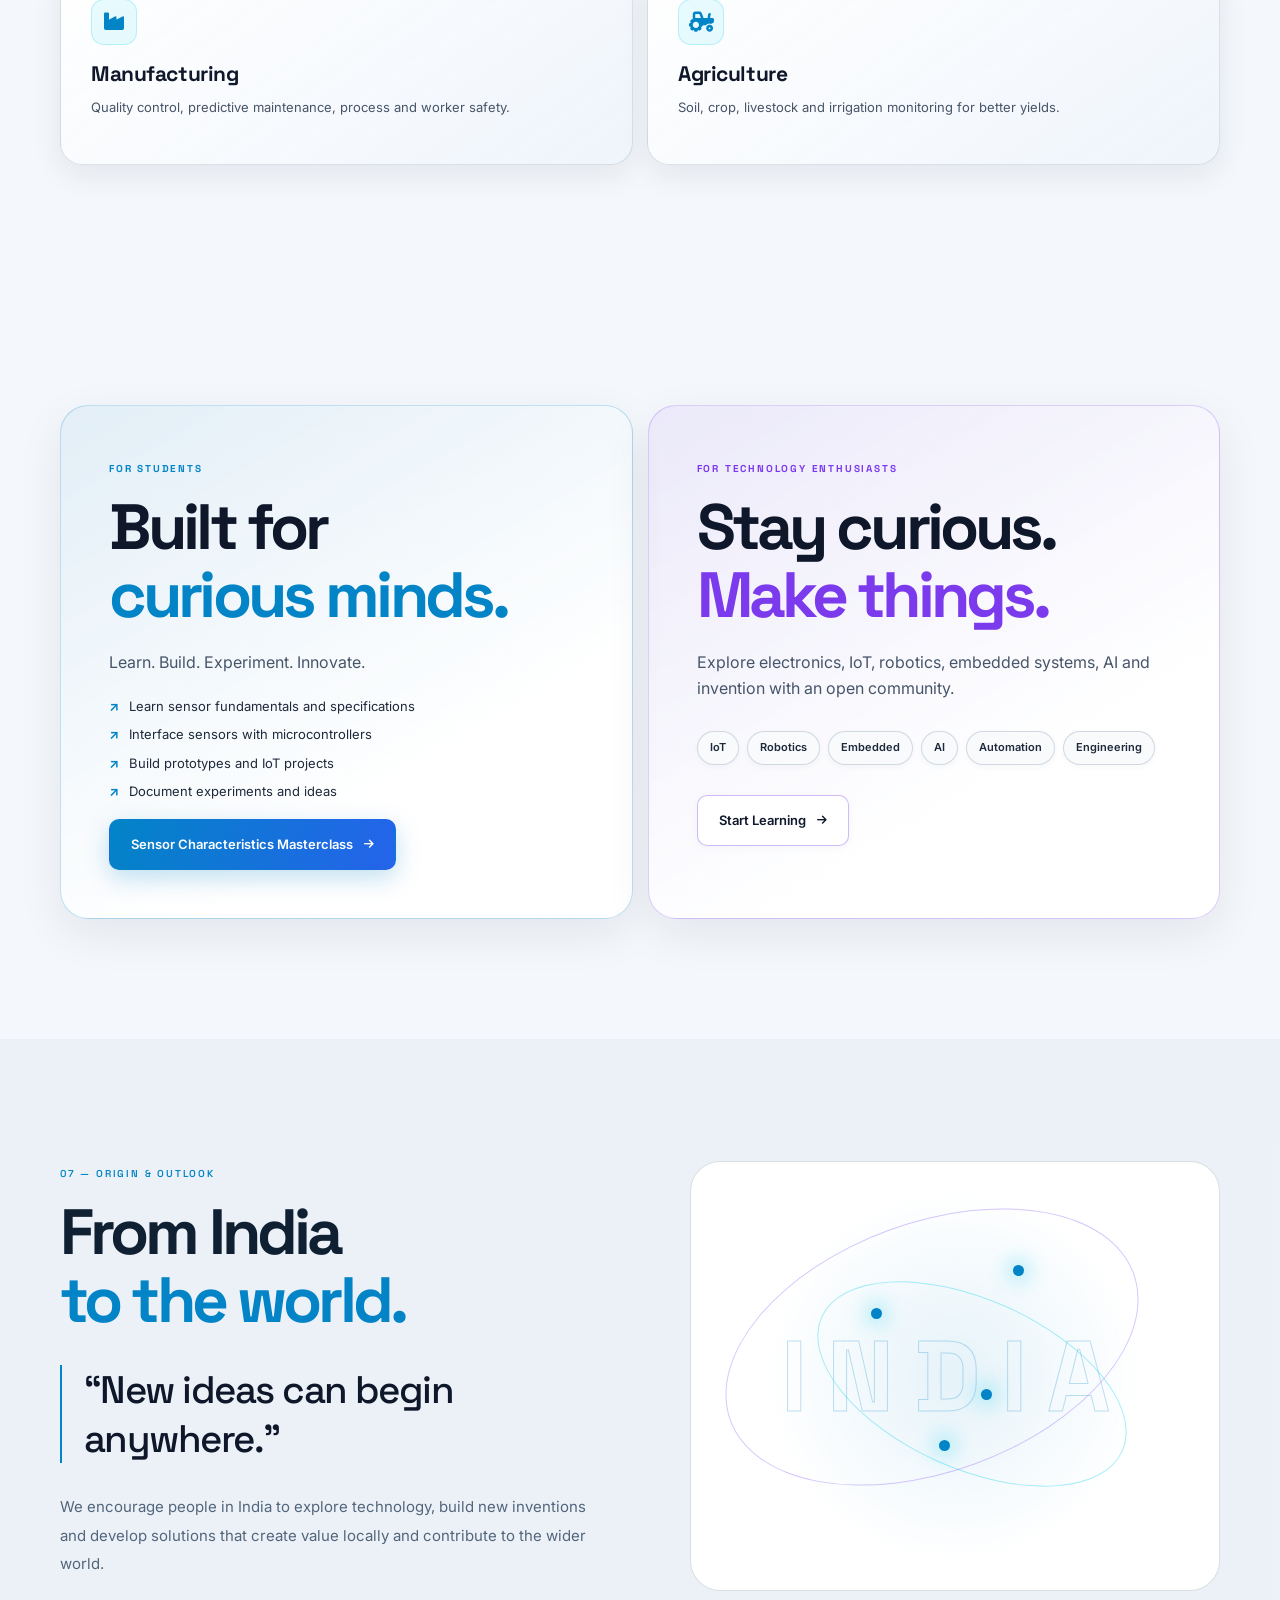
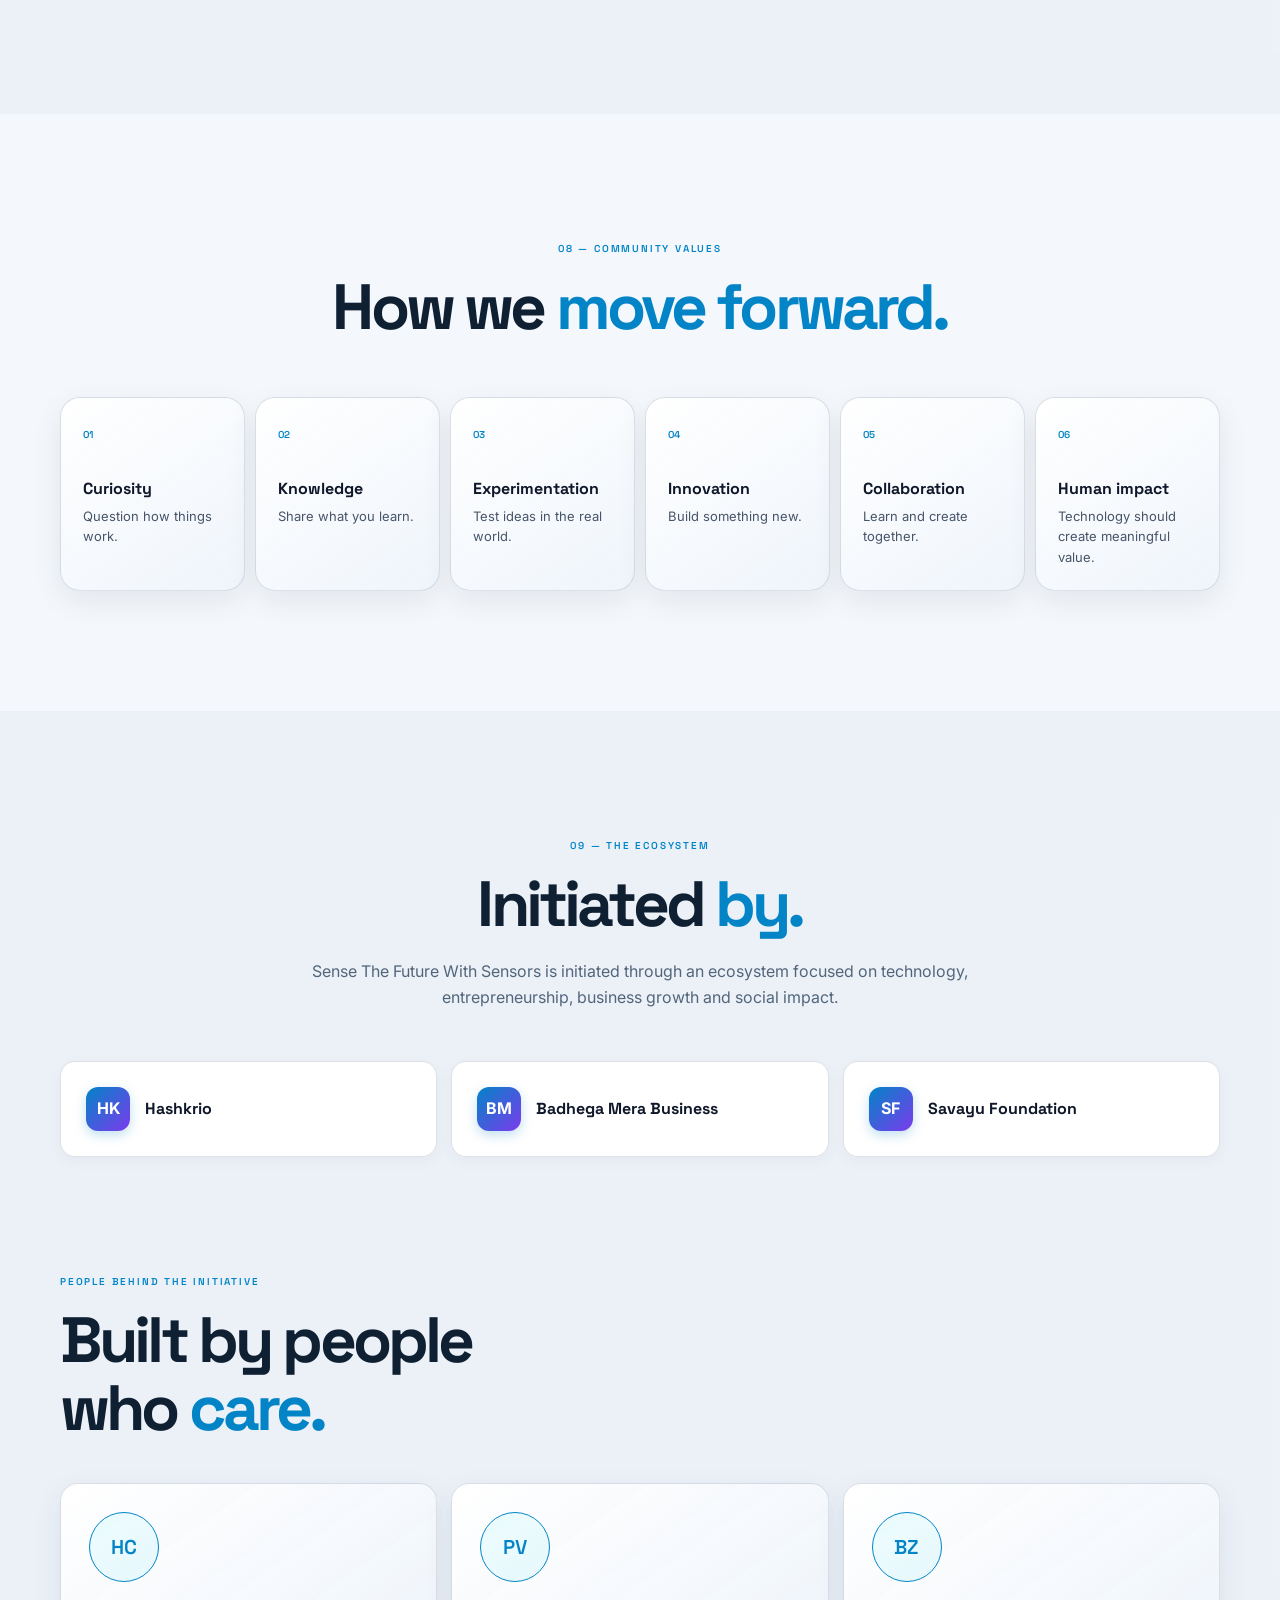
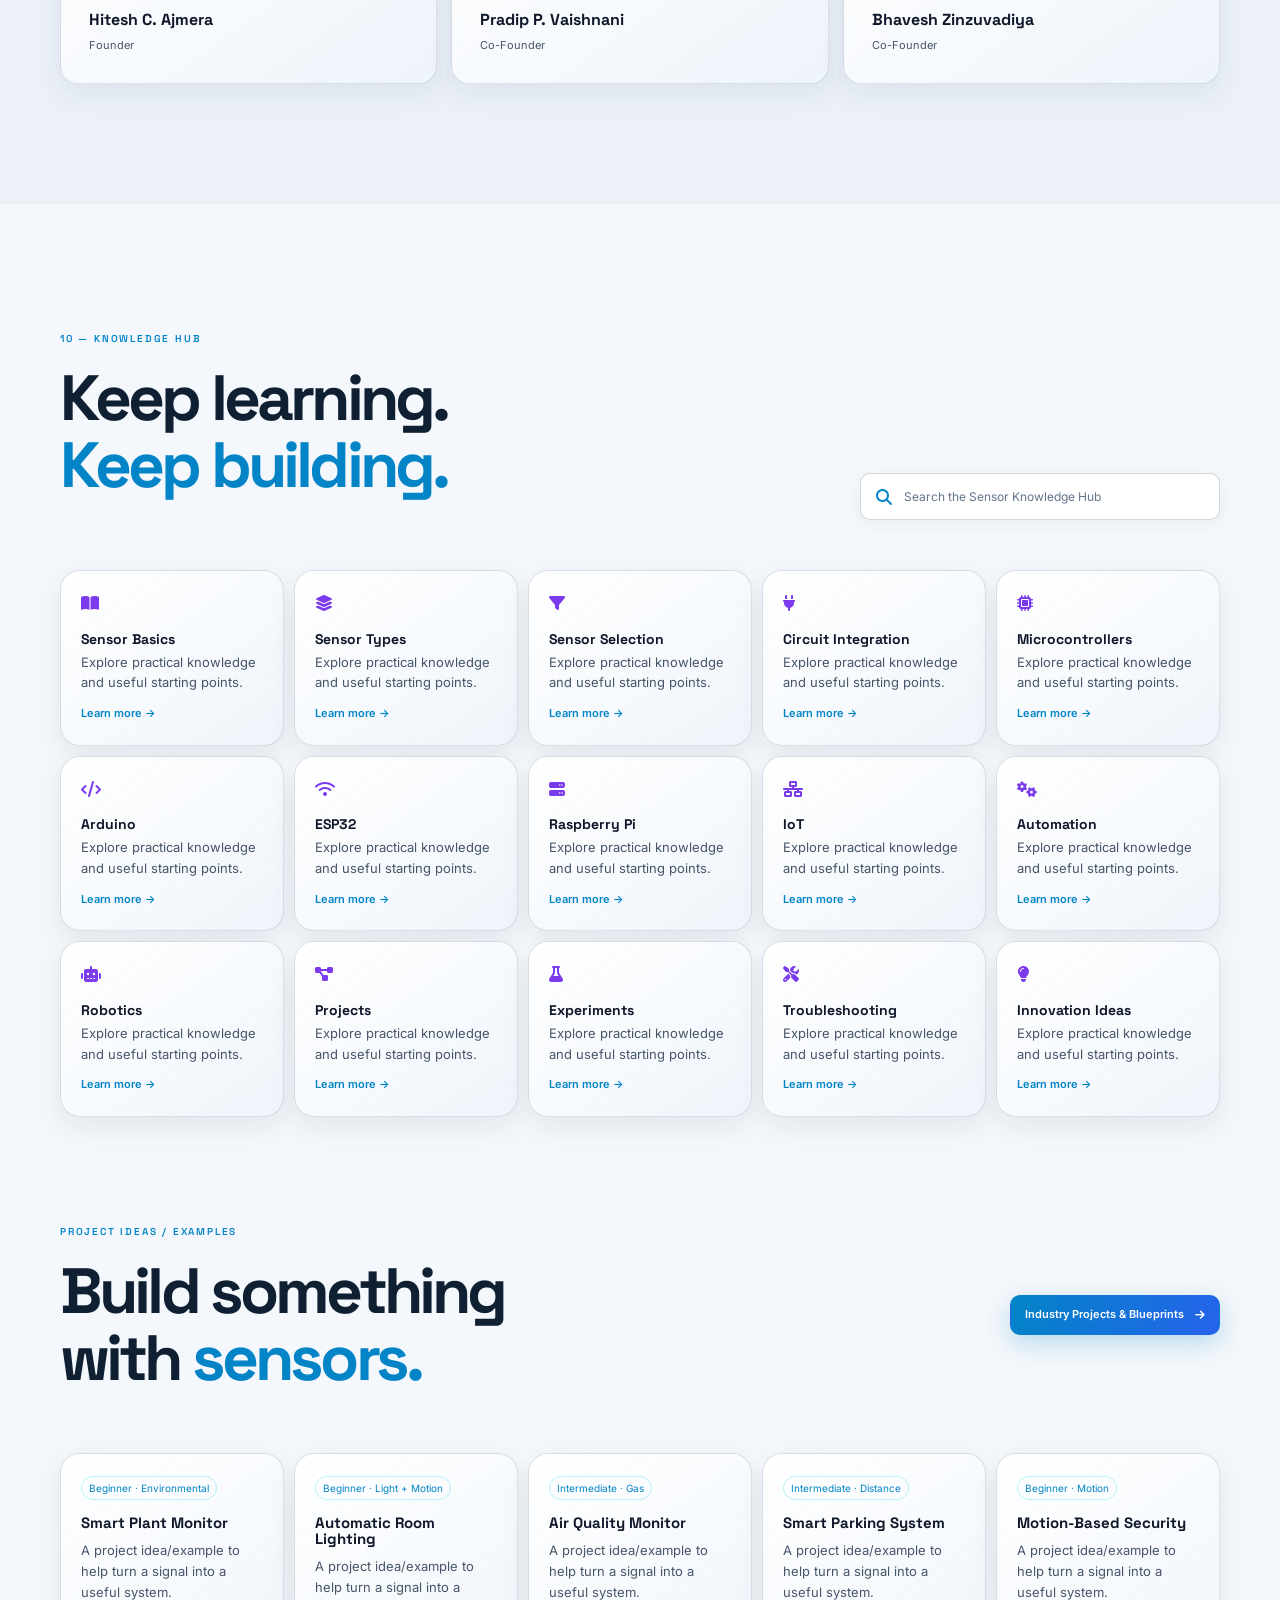
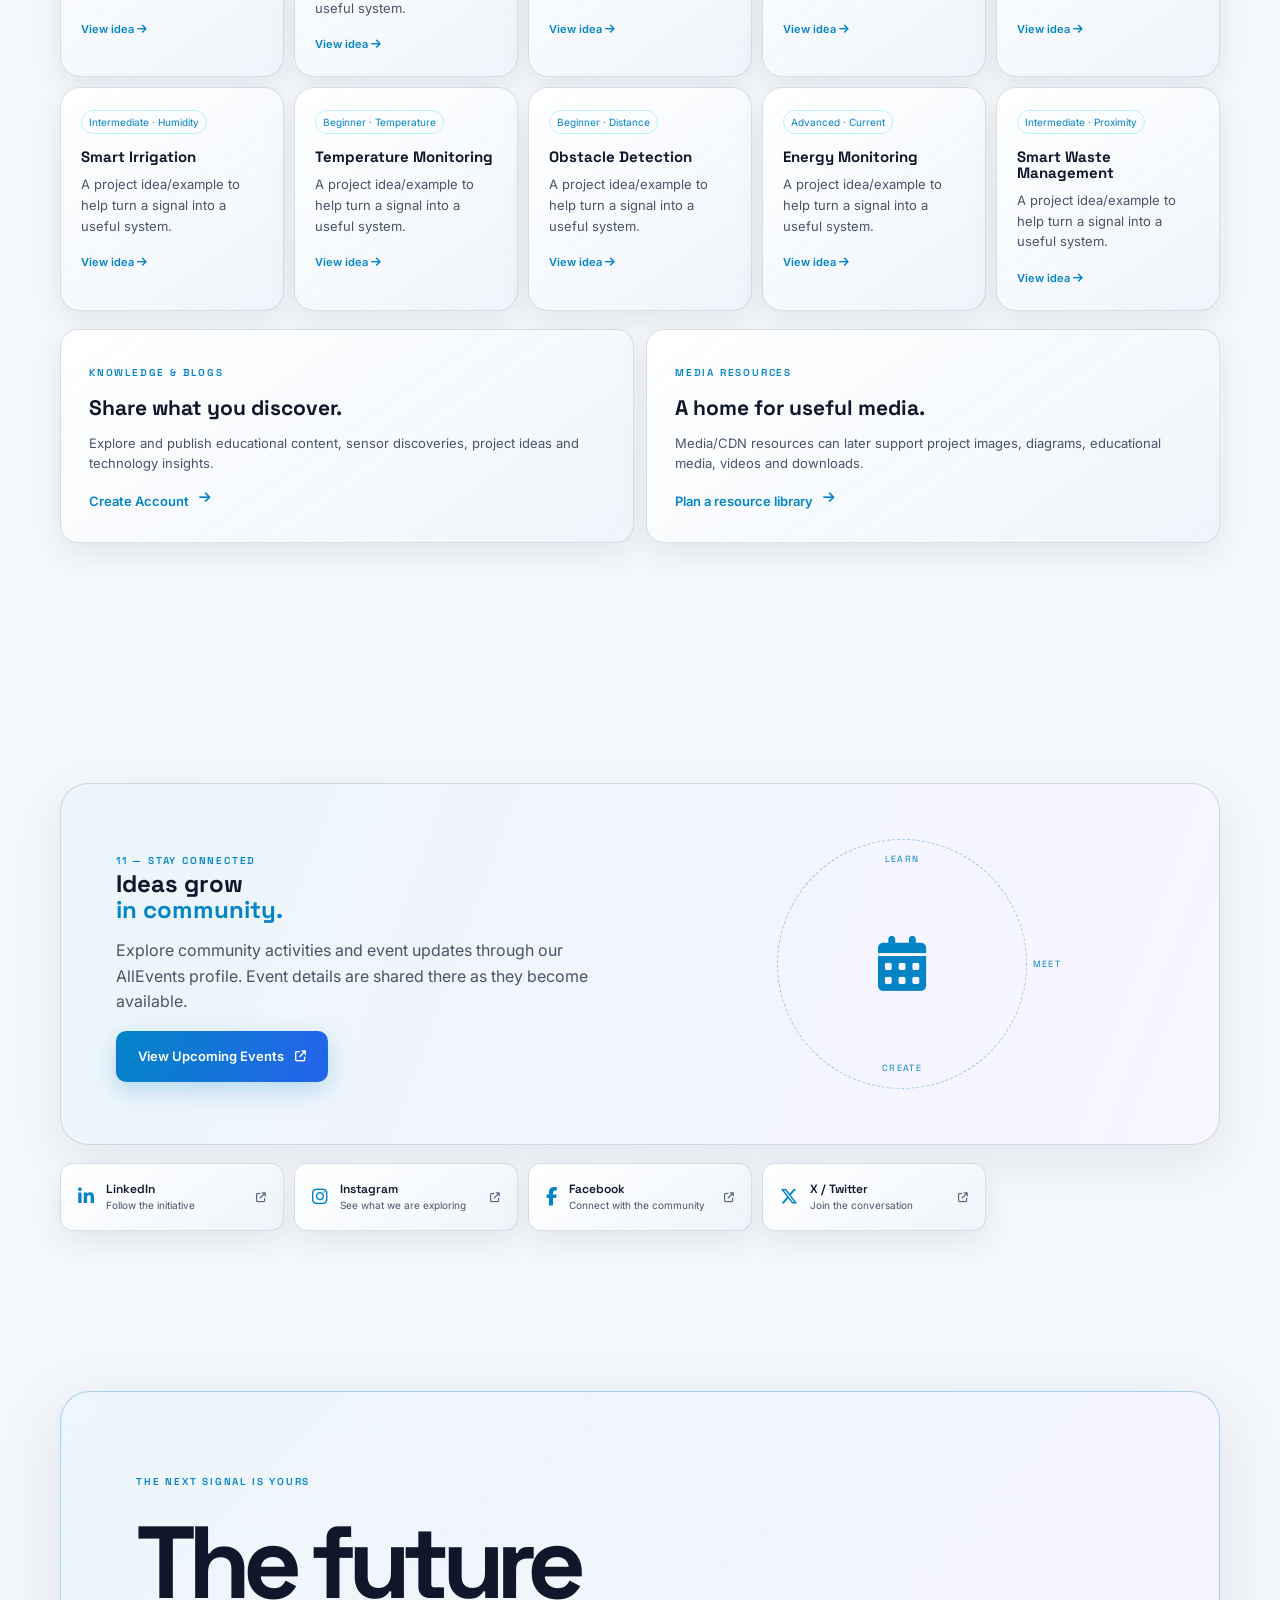
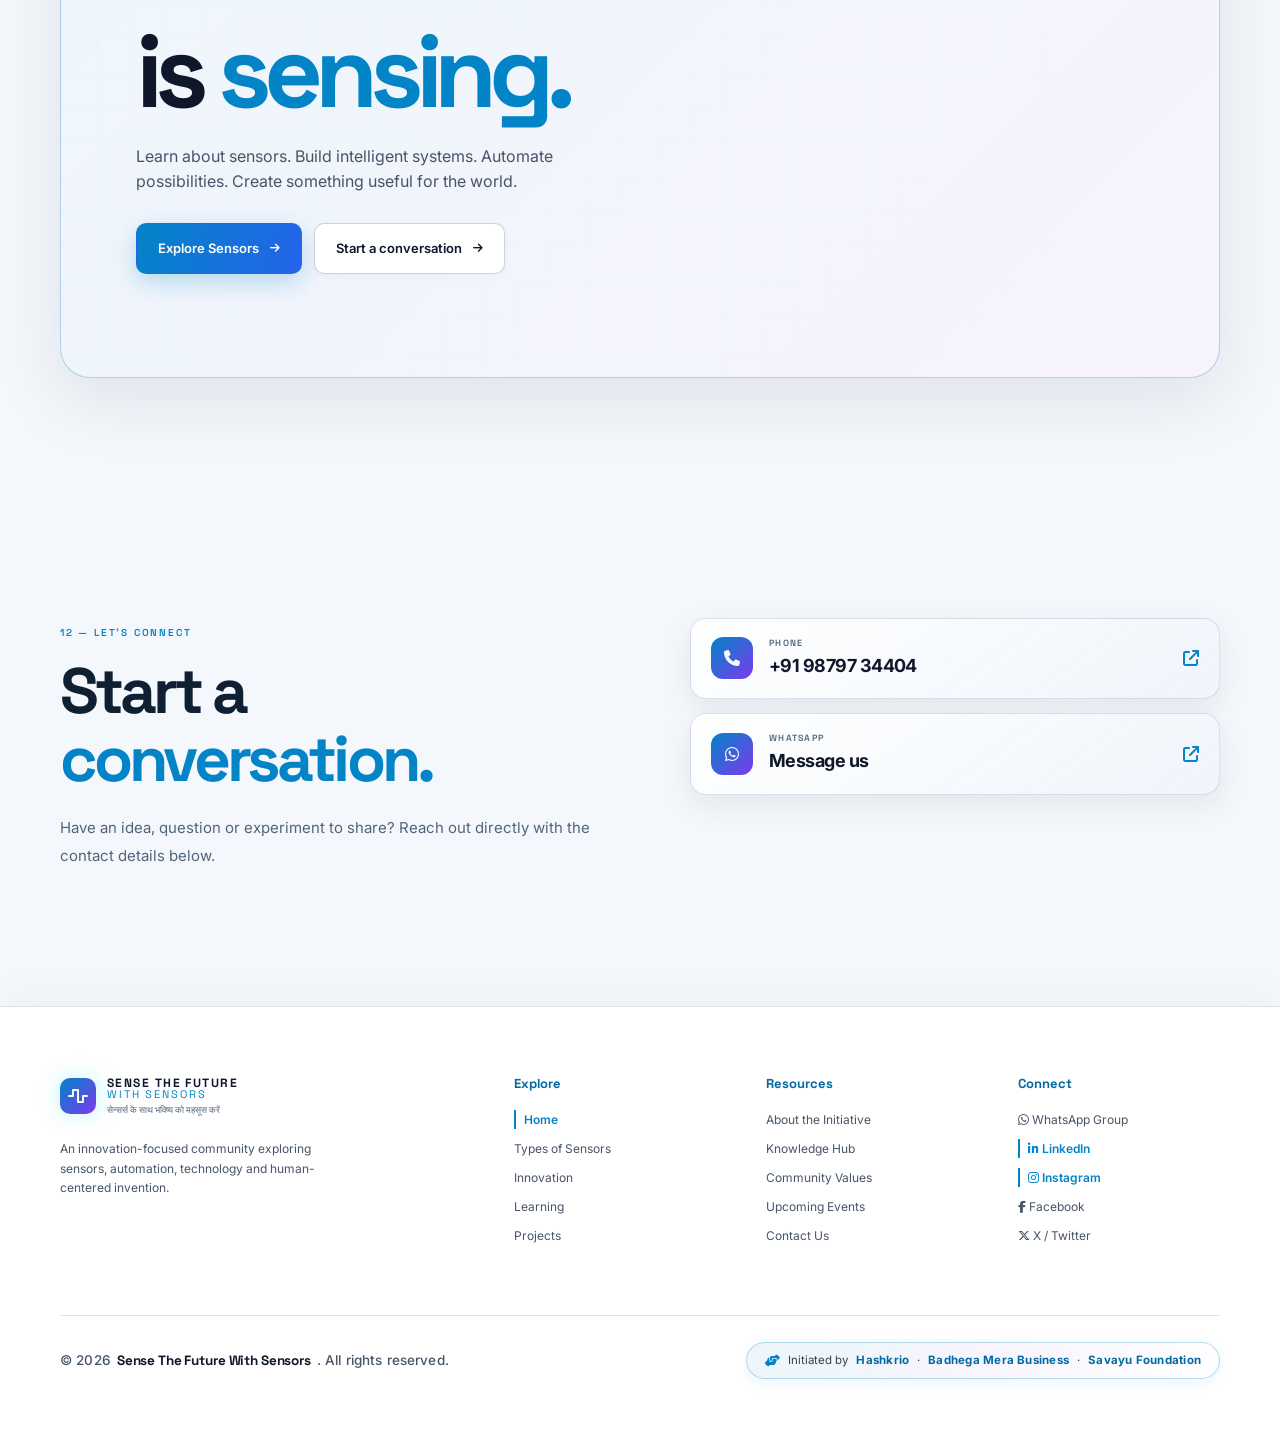
==== commit 3c8799f3: "Update URLs and link text in index.html Updated canonical and Open Graph URLs to point to GitHub. Mo" ====
--- a/index.html
+++ b/index.html
@@ -3,7 +3,7 @@
 <head>
   <meta charset="utf-8">
   <meta name="viewport" content="width=device-width, initial-scale=1">
-  <title>Sense The Future With Sensors | Sensor Innovation & Technology Community</title>
+  <title>Sense The Future With Sensors | Sensor Innovation & Technology Community </title>
   <meta name="description" content="Explore sensors, automation, embedded systems, and human-centered innovation. A vibrant community empowering students and engineers to invent the future.">
   <meta name="keywords" content="sensors, sensor technology, types of sensors, IoT sensors, automation, robotics, electronics engineering, microcontroller interfacing, Arduino, ESP32, smart sensors">
   <meta name="author" content="Sense The Future With Sensors Community">
@@ -13,12 +13,12 @@
   
   <link rel="icon" type="image/svg+xml" href="assets/favicon.svg">
   <link rel="manifest" href="site.webmanifest">
-  <link rel="canonical" href="https://sensethefuture.in/">
+  <link rel="canonical" href="https://github.com/SenseTheFutureWithSensors/">
 
   <!-- Open Graph / Facebook / LinkedIn / WhatsApp -->
   <meta property="og:type" content="website">
   <meta property="og:site_name" content="Sense The Future With Sensors">
-  <meta property="og:url" content="https://sensethefuture.in/">
+  <meta property="og:url" content="https://github.com/SenseTheFutureWithSensors/">
   <meta property="og:title" content="Sense The Future With Sensors | Sensor Innovation & Technology Community">
   <meta property="og:description" content="Explore sensors, automation, embedded systems, and human-centered innovation. A vibrant community empowering students and engineers to invent the future.">
   <meta property="og:image" content="https://sensethefuture.in/assets/hero-banner.png">
@@ -29,7 +29,7 @@
 
   <!-- Twitter Card -->
   <meta name="twitter:card" content="summary_large_image">
-  <meta name="twitter:url" content="https://sensethefuture.in/">
+  <meta name="twitter:url" content="https://github.com/SenseTheFutureWithSensors/">
   <meta name="twitter:title" content="Sense The Future With Sensors | Sensor Innovation & Technology Community">
   <meta name="twitter:description" content="Explore sensors, automation, embedded systems, and human-centered innovation. A vibrant community empowering students and engineers to invent the future.">
   <meta name="twitter:image" content="https://sensethefuture.in/assets/hero-banner.png">
@@ -87,7 +87,7 @@
       </a>
       <nav class="primary-nav" id="primary-nav" aria-label="Primary navigation">
         <a href="index.html" class="active" aria-current="page">Home</a>
-        <a href="types-of-sensors.html">Types of Sensors</a>
+        <a href="types-of-sensors.html">Types-of-Sensors</a>
         <a href="innovation.html">Innovation</a>
         <a href="learning.html">Learning</a>
         <a href="projects.html">Projects</a>
--- a/css/style.css
+++ b/css/style.css
@@ -6,7 +6,7 @@
 body::-webkit-scrollbar-thumb:hover, html::-webkit-scrollbar-thumb:hover { background: linear-gradient(180deg, rgba(34,211,238,1), rgba(59,130,246,.95)); }
 .direct-contact{display:grid;grid-template-columns:1fr 1.2fr;gap:30px;align-items:start}.contact-card-list{display:grid;gap:14px}.contact-card{display:flex;align-items:center;gap:16px;padding:18px 20px;border:1px solid var(--line);border-radius:16px;background:linear-gradient(145deg,rgba(17,31,53,.82),rgba(12,23,40,.6));transition:.25s}.contact-card:hover{border-color:rgba(34,211,238,.58);transform:translateY(-2px)}.contact-card i:first-child{display:grid;place-items:center;width:42px;height:42px;color:var(--bg);background:linear-gradient(135deg,var(--cyan),var(--violet));border-radius:12px}.contact-card div{flex:1;display:grid;gap:3px}.contact-card div span{font:600 9px "Space Grotesk";letter-spacing:.14em;color:var(--muted);text-transform:uppercase}.contact-card div strong{font-size:18px;letter-spacing:-.03em}.contact-card > i:last-child{color:var(--cyan)}
 @media(max-width:700px){.direct-contact{grid-template-columns:1fr}.contact-card{padding:15px 16px}.contact-card div strong{font-size:16px}}
-*{box-sizing:border-box}html{scroll-behavior:smooth}body{margin:0;background:var(--bg);color:var(--text);font-family:Inter,Arial,sans-serif;line-height:1.6;overflow-x:hidden}body:before{content:"";position:fixed;inset:0;z-index:-2;opacity:.32;background-image:linear-gradient(rgba(148,163,184,.045) 1px,transparent 1px),linear-gradient(90deg,rgba(148,163,184,.045) 1px,transparent 1px);background-size:64px 64px;mask-image:linear-gradient(to bottom,#000,transparent 90%)}a{color:inherit;text-decoration:none}button,input,textarea{font:inherit}.container{width:min(1160px,calc(100% - 48px));margin:auto}.section-pad{padding:120px 0}.site-glow{position:fixed;width:520px;height:520px;border-radius:50%;filter:blur(110px);opacity:.11;pointer-events:none;z-index:-1}.site-glow-one{background:var(--cyan);top:5%;left:-300px}.site-glow-two{background:var(--violet);right:-320px;top:38%}.site-header{position:fixed;z-index:20;top:0;left:0;right:0;padding:18px 0;transition:.3s}.site-header.scrolled{background:rgba(5,8,22,.88);backdrop-filter:blur(18px);border-bottom:1px solid var(--line)}.nav-wrap{display:flex;align-items:center;justify-content:space-between;gap:26px}.brand{display:flex;align-items:center;gap:11px}.brand-mark{display:grid;place-items:center;width:36px;height:36px;color:var(--bg);background:linear-gradient(135deg,var(--cyan),var(--violet));border-radius:10px;box-shadow:0 0 22px rgba(34,211,238,.28)}.brand strong,.brand small,.brand em{display:block;font-family:"Space Grotesk";line-height:1.05}.brand strong{font-size:12px;letter-spacing:.12em}.brand small{font-size:11px;letter-spacing:.17em;color:var(--cyan)}.brand em{font-size:9px;font-style:normal;color:var(--muted);margin-top:5px}.primary-nav{display:flex;align-items:center;gap:21px;font-size:12px;color:var(--muted)}.primary-nav>a:not(.button):hover,.hero-links a:hover,.text-link:hover{color:var(--cyan)}.button{display:inline-flex;align-items:center;justify-content:center;gap:11px;border:1px solid transparent;border-radius:10px;padding:14px 21px;font-weight:600;font-size:13px;transition:.25s}.button i{font-size:11px}.button-primary{background:linear-gradient(110deg,var(--cyan),var(--blue));color:#03121c;box-shadow:0 9px 28px rgba(34,211,238,.18)}.button-primary:hover{transform:translateY(-2px);box-shadow:0 12px 35px rgba(34,211,238,.33)}.button-ghost{border-color:var(--line);background:rgba(255,255,255,.025)}.button-ghost:hover{border-color:var(--cyan);color:var(--cyan);background:rgba(34,211,238,.07)}.button-small{padding:10px 14px;font-size:11px}.menu-toggle{display:none;background:none;border:0;color:var(--text);font-size:22px}.hero{min-height:760px;display:block;padding-top:150px;padding-bottom:45px}.hero-grid{display:grid;grid-template-columns:1fr 1fr;align-items:center;gap:55px}.eyebrow{display:inline-flex;align-items:center;gap:9px;color:var(--cyan);font:600 10px "Space Grotesk";letter-spacing:.18em;text-transform:uppercase}.status-dot{width:7px;height:7px;border-radius:50%;background:var(--green);box-shadow:0 0 12px var(--green)}h1,h2,h3{font-family:"Space Grotesk";line-height:1.06;margin:0}h1{font-size:clamp(3.8rem,7vw,6.8rem);letter-spacing:-.07em;margin:22px 0}h1 span,h2 span{color:var(--cyan)}.hero-lead{max-width:560px;color:var(--muted);font-size:15px;line-height:1.8}.hindi-tagline{color:#cbd5e1;font-family:"Space Grotesk";font-size:16px;margin:22px 0}.button-row{display:flex;flex-wrap:wrap;gap:12px;margin:28px 0}.hero-links{display:flex;gap:26px;color:var(--muted);font-size:12px}.hero-links i{color:var(--cyan);margin-left:5px}.hero-visual{height:530px;position:relative;border:1px solid var(--line);border-radius:50%;background:radial-gradient(circle,rgba(34,211,238,.09),transparent 58%);max-width:530px;width:100%;justify-self:end}.orbit{position:absolute;border:1px solid rgba(34,211,238,.2);border-radius:50%;inset:11%;animation:spin 20s linear infinite}.orbit-b{inset:23%;border-color:rgba(139,92,246,.26);animation-direction:reverse;animation-duration:14s}.orbit-c{inset:35%;border-color:rgba(59,130,246,.23);animation-duration:9s}.core{position:absolute;top:50%;left:50%;transform:translate(-50%,-50%);width:130px;height:130px;display:grid;place-content:center;text-align:center;border:1px solid var(--cyan);border-radius:50%;background:rgba(8,17,31,.88);box-shadow:0 0 0 13px rgba(34,211,238,.05),0 0 50px rgba(34,211,238,.4)}.core i{font-size:28px;color:var(--cyan);margin-bottom:7px}.core small{font:600 8px "Space Grotesk";letter-spacing:.14em;color:var(--muted)}.core-ring{position:absolute;inset:-9px;border:1px dashed rgba(34,211,238,.6);border-radius:50%;animation:spin 5s linear infinite}.sensor-node{position:absolute;display:flex;align-items:center;gap:6px;color:var(--muted);font-size:10px;letter-spacing:.04em}.sensor-node i{display:grid;place-items:center;width:28px;height:28px;color:var(--cyan);background:var(--surface);border:1px solid var(--line);border-radius:50%;box-shadow:0 0 15px rgba(34,211,238,.16)}.sensor-node b{font:600 9px "Space Grotesk"}.node-one{top:13%;left:40%}.node-two{top:43%;right:4%}.node-three{bottom:13%;left:42%}.node-four{bottom:34%;left:4%}.node-five{top:27%;left:4%}.data-pill{position:absolute;padding:7px 10px;border:1px solid var(--line);background:rgba(8,17,31,.8);border-radius:8px;color:var(--cyan);font:600 10px "Space Grotesk"}.data-pill span{color:var(--muted);margin-right:7px}.data-pill i{color:var(--green)}.pill-one{top:8%;right:17%}.pill-two{bottom:12%;right:14%}.network-line{position:absolute;left:50%;top:50%;width:40%;height:1px;background:linear-gradient(90deg,var(--cyan),transparent);transform-origin:left;opacity:.4}.line-one{transform:rotate(-145deg)}.line-two{transform:rotate(15deg)}.line-three{transform:rotate(120deg)}.hero-foot{display:flex;justify-content:space-between;color:var(--muted);font:600 10px "Space Grotesk";letter-spacing:.16em;margin-top:25px}.scroll-cue{color:var(--text);letter-spacing:.08em}.scroll-cue i{color:var(--cyan);margin-right:8px}.split-heading,.section-heading-row{display:flex;justify-content:space-between;align-items:end;gap:50px}.split-heading h2,.section-heading-row h2,.centered-heading h2,.about-grid h2,.audience-card h2,.origin-copy h2,.founders-heading h2,.project-heading h2,.contact-grid h2{font-size:clamp(2.7rem,5vw,5rem);letter-spacing:-.06em;margin:15px 0 20px}.split-heading>div{width:min(100%,720px)}.split-heading p,.section-heading-row>p{max-width:460px;color:var(--muted);font-size:15px;line-height:1.8}.feature-grid{display:grid;grid-template-columns:repeat(3,1fr);gap:16px;margin-top:65px}.feature-card,.mission-card,.possibility-card,.value-card,.hub-card,.project-card{background:linear-gradient(145deg,rgba(17,31,53,.72),rgba(12,23,40,.5));border:1px solid var(--line);border-radius:var(--radius);transition:.3s}.feature-card{padding:30px}.feature-card:hover,.mission-card:hover,.possibility-card:hover,.value-card:hover,.hub-card:hover,.project-card:hover,.social-card:hover{border-color:rgba(34,211,238,.6);transform:translateY(-5px);box-shadow:var(--shadow)}.feature-card i,.possibility-card i{color:var(--cyan);font-size:23px}.feature-card h3{font-size:18px;margin:25px 0 8px}.feature-card p,.mission-card p,.possibility-card p,.value-card p,.hub-card p,.project-card p{color:var(--muted);font-size:13px;margin:0}.capability-line{display:flex;justify-content:space-between;align-items:center;color:var(--muted);font:600 10px "Space Grotesk";letter-spacing:.1em;margin-top:48px}.capability-line i{color:var(--cyan)}.about-section{background:linear-gradient(180deg,transparent,rgba(8,17,31,.8),transparent)}.about-grid,.origin-grid,.contact-grid{display:grid;grid-template-columns:1fr 1fr;align-items:center;gap:100px}.about-grid p,.origin-copy p,.contact-grid p{color:var(--muted);font-size:15px;line-height:1.9}.about-art{height:450px;border:1px solid var(--line);border-radius:30px;background:radial-gradient(circle at 50% 50%,rgba(34,211,238,.17),transparent 50%);position:relative;overflow:hidden}.about-art:before,.about-art:after{content:"";position:absolute;border:1px solid rgba(34,211,238,.18);border-radius:50%;inset:15%}.about-art:after{inset:28%;border-color:rgba(139,92,246,.22)}.about-art-label{position:absolute;top:30px;left:30px;color:var(--muted);font:600 10px "Space Grotesk";letter-spacing:.15em}.about-art-core{position:absolute;top:50%;left:50%;transform:translate(-50%,-50%);display:grid;place-items:center;width:100px;height:100px;background:var(--surface);border:1px solid var(--cyan);border-radius:50%;color:var(--cyan);font-size:27px;box-shadow:0 0 50px rgba(34,211,238,.25)}.about-art-path{position:absolute;background:var(--cyan);height:1px;width:42%;left:50%;top:50%;transform-origin:left}.path-a{transform:rotate(30deg)}.path-b{transform:rotate(210deg);background:var(--violet)}.about-art>span{position:absolute;color:var(--muted);font:600 9px "Space Grotesk";letter-spacing:.16em}.about-art>span:nth-last-of-type(2){bottom:33px;left:33px}.about-art>span:last-child{top:33px;right:33px}.text-link{display:inline-flex;gap:10px;color:var(--cyan);font-size:13px;font-weight:600;margin-top:15px}.centered-heading{text-align:center;max-width:750px}.centered-heading p{color:var(--muted)}.centered-heading .eyebrow{justify-content:center}.mission-section{background:linear-gradient(180deg,rgba(8,17,31,.5),transparent)}.mission-grid{display:grid;grid-template-columns:repeat(5,1fr);gap:12px;margin-top:60px}.mission-card{padding:22px;min-height:245px;position:relative}.mission-card>span{color:var(--cyan);font:600 10px "Space Grotesk"}.mission-card i{display:block;color:var(--violet);font-size:25px;margin:55px 0 20px}.mission-card h3{font-size:17px;margin-bottom:8px}.sensor-section{background:rgba(8,17,31,.55)}.sensor-grid{display:grid;grid-template-columns:repeat(4,1fr);gap:12px;margin-top:55px}.sensor-card{padding:22px;min-height:170px;cursor:pointer;position:relative}.sensor-card i{color:var(--cyan);font-size:20px}.sensor-card h3{font-size:16px;margin:17px 0 6px}.sensor-card p{color:var(--muted);font-size:12px;margin:0;line-height:1.6}.sensor-card small{position:absolute;right:18px;bottom:18px;color:var(--cyan);font-size:10px}.flow-section{overflow:hidden}.flow-grid{display:grid;grid-template-columns:1fr 30px 1fr 30px 1fr 30px 1fr 30px 1fr;align-items:center;margin-top:60px}.flow-step{padding:25px 8px;text-align:center}.flow-step b{color:var(--cyan);font:600 10px "Space Grotesk"}.flow-step i{display:grid;place-items:center;width:68px;height:68px;border:1px solid var(--line);border-radius:50%;color:var(--cyan);font-size:22px;margin:18px auto}.flow-step h3{font-size:15px}.flow-step p{font-size:11px;color:var(--muted)}.flow-connector{height:1px;background:linear-gradient(90deg,var(--cyan),var(--violet));position:relative}.flow-connector:after{content:"";position:absolute;width:6px;height:6px;background:var(--cyan);border-radius:50%;top:-2px;animation:travel 2s linear infinite}.possibility-grid{display:grid;grid-template-columns:repeat(4,1fr);gap:12px;margin-top:55px}.possibility-card{padding:24px;min-height:190px}.possibility-card h3{font-size:16px;margin:20px 0 7px}.audience-section{background:linear-gradient(180deg,transparent,rgba(17,31,53,.38),transparent)}.audience-grid{display:grid;grid-template-columns:1fr 1fr;gap:15px}.audience-card{border:1px solid var(--line);border-radius:28px;padding:48px}.audience-card p{color:var(--muted)}.audience-student{background:linear-gradient(140deg,rgba(34,211,238,.14),rgba(12,23,40,.6))}.audience-enthusiast{background:linear-gradient(140deg,rgba(139,92,246,.16),rgba(12,23,40,.6))}.audience-card ul{padding:0;list-style:none;color:#cbd5e1;font-size:13px;line-height:2.2}.audience-card li:before{content:"↗";color:var(--cyan);margin-right:10px}.tag-cloud{display:flex;flex-wrap:wrap;gap:8px;margin:30px 0}.tag-cloud span{border:1px solid var(--line);border-radius:30px;padding:7px 12px;color:#cbd5e1;font-size:11px}.origin-section{background:rgba(8,17,31,.5)}blockquote{font:500 clamp(1.8rem,3vw,3rem) "Space Grotesk";letter-spacing:-.04em;border-left:2px solid var(--cyan);padding-left:22px;margin:30px 0}.india-network{height:430px;border:1px solid var(--line);border-radius:30px;position:relative;overflow:hidden;background:radial-gradient(circle,rgba(34,211,238,.15),transparent 55%)}.network-country{position:absolute;inset:0;display:grid;place-items:center;font:700 100px "Space Grotesk";letter-spacing:.2em;color:transparent;-webkit-text-stroke:1px rgba(34,211,238,.35)}.pin{position:absolute;width:11px;height:11px;background:var(--cyan);border-radius:50%;box-shadow:0 0 20px 5px rgba(34,211,238,.4)}.pin-a{top:34%;left:34%}.pin-b{top:53%;left:55%}.pin-c{top:65%;left:47%}.pin-d{top:24%;left:61%}.network-arc{position:absolute;border:1px solid rgba(34,211,238,.4);border-radius:50%;width:330px;height:170px;left:22%;top:32%;transform:rotate(24deg)}.arc-b{width:430px;height:250px;left:5%;top:14%;border-color:rgba(139,92,246,.35);transform:rotate(-20deg)}.values-grid{display:grid;grid-template-columns:repeat(6,1fr);gap:10px;margin-top:55px}.value-card{padding:22px;min-height:160px}.value-card b{color:var(--cyan);font:600 10px "Space Grotesk"}.value-card h3{font-size:16px;margin:35px 0 8px}.ecosystem-section{background:rgba(8,17,31,.48)}.partner-grid{display:grid;grid-template-columns:repeat(3,1fr);gap:14px;margin-top:50px}.partner{display:flex;align-items:center;gap:15px;padding:25px;background:var(--surface);border:1px solid var(--line);border-radius:15px}.partner span{display:grid;place-items:center;width:44px;height:44px;color:var(--bg);font-weight:700;border-radius:12px;background:linear-gradient(135deg,var(--cyan),var(--violet))}.partner strong{font-family:"Space Grotesk"}.founders{margin-top:110px}.founders-heading{margin-bottom:40px}.founder-grid{display:grid;grid-template-columns:repeat(3,1fr);gap:14px}.founder-card{padding:28px;background:var(--surface);border:1px solid var(--line);border-radius:18px}.avatar{display:grid;place-items:center;width:70px;height:70px;border:1px solid var(--cyan);border-radius:50%;color:var(--cyan);font:600 20px "Space Grotesk";margin-bottom:25px;background:rgba(34,211,238,.08)}.founder-card strong,.founder-card small{display:block}.founder-card strong{font-family:"Space Grotesk"}.founder-card small{color:var(--cyan);font-size:11px;margin-top:5px}.search-box{display:flex;align-items:center;gap:10px;width:min(360px,100%);border:1px solid var(--line);border-radius:10px;padding:12px 15px;color:var(--cyan)}.search-box input{width:100%;color:var(--text);background:none;border:0;outline:0;font-size:12px}.hub-grid{display:grid;grid-template-columns:repeat(5,1fr);gap:10px;margin-top:50px}.hub-card{padding:20px}.hub-card i{color:var(--violet)}.hub-card h3{font-size:14px;margin:15px 0 5px}.project-heading{margin-top:100px}.projects-grid{display:grid;grid-template-columns:repeat(5,1fr);gap:10px;margin-top:40px}.project-card{padding:20px}.project-card h3{font-size:15px;margin-bottom:9px}.project-card small{display:inline-block;color:var(--cyan);font-size:10px;border:1px solid rgba(34,211,238,.3);padding:3px 7px;border-radius:20px;margin-bottom:15px}.project-card a{display:inline-block;margin-top:18px;color:var(--cyan);font-size:11px;font-weight:600}.events-card{display:grid;grid-template-columns:1fr 1fr;align-items:center;padding:55px;border:1px solid var(--line);border-radius:28px;background:linear-gradient(110deg,rgba(34,211,238,.1),rgba(139,92,246,.09))}.events-card p{max-width:500px;color:var(--muted)}.event-orbit{height:250px;width:250px;justify-self:center;border:1px dashed rgba(34,211,238,.5);border-radius:50%;display:grid;place-items:center;position:relative;color:var(--cyan);font-family:"Space Grotesk"}.event-orbit i{font-size:55px}.event-orbit span{position:absolute;font-size:9px;letter-spacing:.15em}.event-orbit span:nth-of-type(1){top:12px}.event-orbit span:nth-of-type(2){right:-35px}.event-orbit span:nth-of-type(3){bottom:12px}.social-grid{display:grid;grid-template-columns:repeat(5,1fr);gap:10px;margin-top:18px}.social-card{display:flex;align-items:center;gap:12px;padding:17px;background:var(--surface);border:1px solid var(--line);border-radius:13px;transition:.3s}.social-card>i:first-child{color:var(--cyan);font-size:18px}.social-card span{flex:1}.social-card b,.social-card small{display:block}.social-card b{font:600 12px "Space Grotesk"}.social-card small{font-size:10px;color:var(--muted)}.social-card>i:last-child{font-size:10px;color:var(--muted)}.cta-section{padding-top:40px}.cta-box{position:relative;overflow:hidden;border:1px solid rgba(34,211,238,.3);padding:75px;border-radius:30px;background:radial-gradient(circle at 90% 15%,rgba(139,92,246,.3),transparent 35%),radial-gradient(circle at 10% 80%,rgba(34,211,238,.15),transparent 40%)}.cta-box:before{content:"";position:absolute;inset:0;opacity:.3;background-image:linear-gradient(rgba(34,211,238,.1) 1px,transparent 1px),linear-gradient(90deg,rgba(34,211,238,.1) 1px,transparent 1px);background-size:35px 35px;mask-image:linear-gradient(90deg,#000,transparent)}.cta-box>*{position:relative}.cta-box h2{font-size:clamp(3.5rem,8vw,7rem);letter-spacing:-.08em;margin:17px 0}.cta-box p{max-width:470px;color:var(--muted)}.contact-grid{align-items:start}.contact-form{display:grid;grid-template-columns:1fr 1fr;gap:16px}.contact-form label{display:grid;gap:7px;color:var(--muted);font-size:11px}.contact-form label:nth-of-type(3),.contact-form label:nth-of-type(4),.contact-form button,.form-status{grid-column:1/-1}.contact-form input,.contact-form textarea{width:100%;resize:vertical;color:var(--text);background:var(--surface);border:1px solid var(--line);border-radius:9px;padding:13px;outline:0}.contact-form input:focus,.contact-form textarea:focus{border-color:var(--cyan);box-shadow:0 0 0 3px rgba(34,211,238,.08)}.form-status{color:var(--green);font-size:12px;margin:0}.site-footer{border-top:1px solid var(--line);padding:70px 0 25px;background:rgba(5,8,22,.9)}.footer-grid{display:grid;grid-template-columns:2fr repeat(3,1fr);gap:50px}.footer-brand p{max-width:280px;color:var(--muted);font-size:12px;margin-top:24px}.footer-grid h3{font-size:13px;margin:0 0 19px;color:var(--cyan)}.footer-grid>div:not(.footer-brand) a{display:block;color:var(--muted);font-size:12px;margin:10px 0}.footer-grid>div:not(.footer-brand) a:hover{color:var(--cyan)}.footer-bottom{display:flex;justify-content:space-between;gap:20px;border-top:1px solid var(--line);margin-top:60px;padding-top:20px;color:var(--muted);font-size:10px}.footer-bottom b{color:#cbd5e1}.back-top{position:fixed;right:22px;bottom:22px;z-index:10;display:grid;place-items:center;width:42px;height:42px;border:1px solid var(--line);border-radius:50%;background:var(--surface);color:var(--cyan);cursor:pointer;opacity:0;pointer-events:none;transition:.3s}.back-top.visible{opacity:1;pointer-events:auto}.modal-backdrop{position:fixed;inset:0;z-index:30;display:grid;place-items:center;padding:20px;background:rgba(1,4,13,.78);backdrop-filter:blur(9px)}.modal-backdrop[hidden]{display:none}.sensor-modal{position:relative;width:min(480px,100%);padding:38px;border:1px solid var(--cyan);border-radius:20px;background:var(--surface);box-shadow:0 0 70px rgba(34,211,238,.2)}.sensor-modal h2{font-size:34px;margin:15px 0}.sensor-modal p{color:var(--muted);line-height:1.8}.modal-close{position:absolute;right:15px;top:15px;background:none;border:0;color:var(--muted);font-size:19px;cursor:pointer}.modal-meta{color:var(--cyan);font:600 11px "Space Grotesk";letter-spacing:.12em}.reveal{opacity:0;transform:translateY(22px);transition:opacity .7s ease,transform .7s ease}.reveal.revealed{opacity:1;transform:none}@keyframes spin{to{transform:rotate(360deg)}}@keyframes travel{from{left:0}to{left:100%}}
+*{box-sizing:border-box}html{scroll-behavior:smooth;scroll-padding-top:90px}#community,#contact,#home,#about,#sensors,#industries,#learning,#resources,#events{scroll-margin-top:90px}body{margin:0;background:var(--bg);color:var(--text);font-family:Inter,Arial,sans-serif;line-height:1.6;overflow-x:hidden}body:before{content:"";position:fixed;inset:0;z-index:-2;opacity:.32;background-image:linear-gradient(rgba(148,163,184,.045) 1px,transparent 1px),linear-gradient(90deg,rgba(148,163,184,.045) 1px,transparent 1px);background-size:64px 64px;mask-image:linear-gradient(to bottom,#000,transparent 90%)}a{color:inherit;text-decoration:none}button,input,textarea{font:inherit}.container{width:min(1160px,calc(100% - 48px));margin:auto}.section-pad{padding:120px 0}.site-glow{position:fixed;width:520px;height:520px;border-radius:50%;filter:blur(110px);opacity:.11;pointer-events:none;z-index:-1}.site-glow-one{background:var(--cyan);top:5%;left:-300px}.site-glow-two{background:var(--violet);right:-320px;top:38%}.site-header{position:fixed;z-index:20;top:0;left:0;right:0;padding:18px 0;transition:.3s}.site-header.scrolled{background:rgba(5,8,22,.88);backdrop-filter:blur(18px);border-bottom:1px solid var(--line)}.nav-wrap{display:flex;align-items:center;justify-content:space-between;gap:26px}.brand{display:flex;align-items:center;gap:11px}.brand-mark{display:grid;place-items:center;width:36px;height:36px;color:var(--bg);background:linear-gradient(135deg,var(--cyan),var(--violet));border-radius:10px;box-shadow:0 0 22px rgba(34,211,238,.28)}.brand strong,.brand small,.brand em{display:block;font-family:"Space Grotesk";line-height:1.05}.brand strong{font-size:12px;letter-spacing:.12em}.brand small{font-size:11px;letter-spacing:.17em;color:var(--cyan)}.brand em{font-size:9px;font-style:normal;color:var(--muted);margin-top:5px}.primary-nav{display:flex;align-items:center;gap:21px;font-size:12px;color:var(--muted)}.primary-nav>a:not(.button):hover,.hero-links a:hover,.text-link:hover{color:var(--cyan)}.button{display:inline-flex;align-items:center;justify-content:center;gap:11px;border:1px solid transparent;border-radius:10px;padding:14px 21px;font-weight:600;font-size:13px;transition:.25s}.button i{font-size:11px}.button-primary{background:linear-gradient(110deg,var(--cyan),var(--blue));color:#03121c;box-shadow:0 9px 28px rgba(34,211,238,.18)}.button-primary:hover{transform:translateY(-2px);box-shadow:0 12px 35px rgba(34,211,238,.33)}.button-ghost{border-color:var(--line);background:rgba(255,255,255,.025)}.button-ghost:hover{border-color:var(--cyan);color:var(--cyan);background:rgba(34,211,238,.07)}.button-small{padding:10px 14px;font-size:11px}.menu-toggle{display:none;background:none;border:0;color:var(--text);font-size:22px}.hero{min-height:760px;display:block;padding-top:150px;padding-bottom:45px}.hero-grid{display:grid;grid-template-columns:1fr 1fr;align-items:center;gap:55px}.eyebrow{display:inline-flex;align-items:center;gap:9px;color:var(--cyan);font:600 10px "Space Grotesk";letter-spacing:.18em;text-transform:uppercase}.status-dot{width:7px;height:7px;border-radius:50%;background:var(--green);box-shadow:0 0 12px var(--green)}h1,h2,h3{font-family:"Space Grotesk";line-height:1.06;margin:0}h1{font-size:clamp(3.8rem,7vw,6.8rem);letter-spacing:-.07em;margin:22px 0}h1 span,h2 span{color:var(--cyan)}.hero-lead{max-width:560px;color:var(--muted);font-size:15px;line-height:1.8}.hindi-tagline{color:#cbd5e1;font-family:"Space Grotesk";font-size:16px;margin:22px 0}.button-row{display:flex;flex-wrap:wrap;gap:12px;margin:28px 0}.hero-links{display:flex;gap:26px;color:var(--muted);font-size:12px}.hero-links i{color:var(--cyan);margin-left:5px}.hero-visual{height:530px;position:relative;border:1px solid var(--line);border-radius:50%;background:radial-gradient(circle,rgba(34,211,238,.09),transparent 58%);max-width:530px;width:100%;justify-self:end}.orbit{position:absolute;border:1px solid rgba(34,211,238,.2);border-radius:50%;inset:11%;animation:spin 20s linear infinite}.orbit-b{inset:23%;border-color:rgba(139,92,246,.26);animation-direction:reverse;animation-duration:14s}.orbit-c{inset:35%;border-color:rgba(59,130,246,.23);animation-duration:9s}.core{position:absolute;top:50%;left:50%;transform:translate(-50%,-50%);width:130px;height:130px;display:grid;place-content:center;text-align:center;border:1px solid var(--cyan);border-radius:50%;background:rgba(8,17,31,.88);box-shadow:0 0 0 13px rgba(34,211,238,.05),0 0 50px rgba(34,211,238,.4)}.core i{font-size:28px;color:var(--cyan);margin-bottom:7px}.core small{font:600 8px "Space Grotesk";letter-spacing:.14em;color:var(--muted)}.core-ring{position:absolute;inset:-9px;border:1px dashed rgba(34,211,238,.6);border-radius:50%;animation:spin 5s linear infinite}.sensor-node{position:absolute;display:flex;align-items:center;gap:6px;color:var(--muted);font-size:10px;letter-spacing:.04em}.sensor-node i{display:grid;place-items:center;width:28px;height:28px;color:var(--cyan);background:var(--surface);border:1px solid var(--line);border-radius:50%;box-shadow:0 0 15px rgba(34,211,238,.16)}.sensor-node b{font:600 9px "Space Grotesk"}.node-one{top:13%;left:40%}.node-two{top:43%;right:4%}.node-three{bottom:13%;left:42%}.node-four{bottom:34%;left:4%}.node-five{top:27%;left:4%}.data-pill{position:absolute;padding:7px 10px;border:1px solid var(--line);background:rgba(8,17,31,.8);border-radius:8px;color:var(--cyan);font:600 10px "Space Grotesk"}.data-pill span{color:var(--muted);margin-right:7px}.data-pill i{color:var(--green)}.pill-one{top:8%;right:17%}.pill-two{bottom:12%;right:14%}.network-line{position:absolute;left:50%;top:50%;width:40%;height:1px;background:linear-gradient(90deg,var(--cyan),transparent);transform-origin:left;opacity:.4}.line-one{transform:rotate(-145deg)}.line-two{transform:rotate(15deg)}.line-three{transform:rotate(120deg)}.hero-foot{display:flex;justify-content:space-between;color:var(--muted);font:600 10px "Space Grotesk";letter-spacing:.16em;margin-top:25px}.scroll-cue{color:var(--text);letter-spacing:.08em}.scroll-cue i{color:var(--cyan);margin-right:8px}.split-heading,.section-heading-row{display:flex;justify-content:space-between;align-items:end;gap:50px}.split-heading h2,.section-heading-row h2,.centered-heading h2,.about-grid h2,.audience-card h2,.origin-copy h2,.founders-heading h2,.project-heading h2,.contact-grid h2{font-size:clamp(2.7rem,5vw,5rem);letter-spacing:-.06em;margin:15px 0 20px}.split-heading>div{width:min(100%,720px)}.split-heading p,.section-heading-row>p{max-width:460px;color:var(--muted);font-size:15px;line-height:1.8}.feature-grid{display:grid;grid-template-columns:repeat(3,1fr);gap:16px;margin-top:65px}.feature-card,.mission-card,.possibility-card,.value-card,.hub-card,.project-card{background:linear-gradient(145deg,rgba(17,31,53,.72),rgba(12,23,40,.5));border:1px solid var(--line);border-radius:var(--radius);transition:.3s}.feature-card{padding:30px}.feature-card:hover,.mission-card:hover,.possibility-card:hover,.value-card:hover,.hub-card:hover,.project-card:hover,.social-card:hover{border-color:rgba(34,211,238,.6);transform:translateY(-5px);box-shadow:var(--shadow)}.feature-card i,.possibility-card i{color:var(--cyan);font-size:23px}.feature-card h3{font-size:18px;margin:25px 0 8px}.feature-card p,.mission-card p,.possibility-card p,.value-card p,.hub-card p,.project-card p{color:var(--muted);font-size:13px;margin:0}.capability-line{display:flex;justify-content:space-between;align-items:center;color:var(--muted);font:600 10px "Space Grotesk";letter-spacing:.1em;margin-top:48px}.capability-line i{color:var(--cyan)}.about-section{background:linear-gradient(180deg,transparent,rgba(8,17,31,.8),transparent)}.about-grid,.origin-grid,.contact-grid{display:grid;grid-template-columns:1fr 1fr;align-items:center;gap:100px}.about-grid p,.origin-copy p,.contact-grid p{color:var(--muted);font-size:15px;line-height:1.9}.about-art{height:450px;border:1px solid var(--line);border-radius:30px;background:radial-gradient(circle at 50% 50%,rgba(34,211,238,.17),transparent 50%);position:relative;overflow:hidden}.about-art:before,.about-art:after{content:"";position:absolute;border:1px solid rgba(34,211,238,.18);border-radius:50%;inset:15%}.about-art:after{inset:28%;border-color:rgba(139,92,246,.22)}.about-art-label{position:absolute;top:30px;left:30px;color:var(--muted);font:600 10px "Space Grotesk";letter-spacing:.15em}.about-art-core{position:absolute;top:50%;left:50%;transform:translate(-50%,-50%);display:grid;place-items:center;width:100px;height:100px;background:var(--surface);border:1px solid var(--cyan);border-radius:50%;color:var(--cyan);font-size:27px;box-shadow:0 0 50px rgba(34,211,238,.25)}.about-art-path{position:absolute;background:var(--cyan);height:1px;width:42%;left:50%;top:50%;transform-origin:left}.path-a{transform:rotate(30deg)}.path-b{transform:rotate(210deg);background:var(--violet)}.about-art>span{position:absolute;color:var(--muted);font:600 9px "Space Grotesk";letter-spacing:.16em}.about-art>span:nth-last-of-type(2){bottom:33px;left:33px}.about-art>span:last-child{top:33px;right:33px}.text-link{display:inline-flex;gap:10px;color:var(--cyan);font-size:13px;font-weight:600;margin-top:15px}.centered-heading{text-align:center;max-width:750px}.centered-heading p{color:var(--muted)}.centered-heading .eyebrow{justify-content:center}.mission-section{background:linear-gradient(180deg,rgba(8,17,31,.5),transparent)}.mission-grid{display:grid;grid-template-columns:repeat(5,1fr);gap:12px;margin-top:60px}.mission-card{padding:22px;min-height:245px;position:relative}.mission-card>span{color:var(--cyan);font:600 10px "Space Grotesk"}.mission-card i{display:block;color:var(--violet);font-size:25px;margin:55px 0 20px}.mission-card h3{font-size:17px;margin-bottom:8px}.sensor-section{background:rgba(8,17,31,.55)}.sensor-grid{display:grid;grid-template-columns:repeat(4,1fr);gap:12px;margin-top:55px}.sensor-card{padding:22px;min-height:170px;cursor:pointer;position:relative}.sensor-card i{color:var(--cyan);font-size:20px}.sensor-card h3{font-size:16px;margin:17px 0 6px}.sensor-card p{color:var(--muted);font-size:12px;margin:0;line-height:1.6}.sensor-card small{position:absolute;right:18px;bottom:18px;color:var(--cyan);font-size:10px}.flow-section{overflow:hidden}.flow-grid{display:grid;grid-template-columns:1fr 30px 1fr 30px 1fr 30px 1fr 30px 1fr;align-items:center;margin-top:60px}.flow-step{padding:25px 8px;text-align:center}.flow-step b{color:var(--cyan);font:600 10px "Space Grotesk"}.flow-step i{display:grid;place-items:center;width:68px;height:68px;border:1px solid var(--line);border-radius:50%;color:var(--cyan);font-size:22px;margin:18px auto}.flow-step h3{font-size:15px}.flow-step p{font-size:11px;color:var(--muted)}.flow-connector{height:1px;background:linear-gradient(90deg,var(--cyan),var(--violet));position:relative}.flow-connector:after{content:"";position:absolute;width:6px;height:6px;background:var(--cyan);border-radius:50%;top:-2px;animation:travel 2s linear infinite}.possibility-grid{display:grid;grid-template-columns:repeat(4,1fr);gap:12px;margin-top:55px}.possibility-card{padding:24px;min-height:190px}.possibility-card h3{font-size:16px;margin:20px 0 7px}.audience-section{background:linear-gradient(180deg,transparent,rgba(17,31,53,.38),transparent)}.audience-grid{display:grid;grid-template-columns:1fr 1fr;gap:15px}.audience-card{border:1px solid var(--line);border-radius:28px;padding:48px}.audience-card p{color:var(--muted)}.audience-student{background:linear-gradient(140deg,rgba(34,211,238,.14),rgba(12,23,40,.6))}.audience-enthusiast{background:linear-gradient(140deg,rgba(139,92,246,.16),rgba(12,23,40,.6))}.audience-card ul{padding:0;list-style:none;color:#cbd5e1;font-size:13px;line-height:2.2}.audience-card li:before{content:"↗";color:var(--cyan);margin-right:10px}.tag-cloud{display:flex;flex-wrap:wrap;gap:8px;margin:30px 0}.tag-cloud span{border:1px solid var(--line);border-radius:30px;padding:7px 12px;color:#cbd5e1;font-size:11px}.origin-section{background:rgba(8,17,31,.5)}blockquote{font:500 clamp(1.8rem,3vw,3rem) "Space Grotesk";letter-spacing:-.04em;border-left:2px solid var(--cyan);padding-left:22px;margin:30px 0}.india-network{height:430px;border:1px solid var(--line);border-radius:30px;position:relative;overflow:hidden;background:radial-gradient(circle,rgba(34,211,238,.15),transparent 55%)}.network-country{position:absolute;inset:0;display:grid;place-items:center;font:700 100px "Space Grotesk";letter-spacing:.2em;color:transparent;-webkit-text-stroke:1px rgba(34,211,238,.35)}.pin{position:absolute;width:11px;height:11px;background:var(--cyan);border-radius:50%;box-shadow:0 0 20px 5px rgba(34,211,238,.4)}.pin-a{top:34%;left:34%}.pin-b{top:53%;left:55%}.pin-c{top:65%;left:47%}.pin-d{top:24%;left:61%}.network-arc{position:absolute;border:1px solid rgba(34,211,238,.4);border-radius:50%;width:330px;height:170px;left:22%;top:32%;transform:rotate(24deg)}.arc-b{width:430px;height:250px;left:5%;top:14%;border-color:rgba(139,92,246,.35);transform:rotate(-20deg)}.values-grid{display:grid;grid-template-columns:repeat(6,1fr);gap:10px;margin-top:55px}.value-card{padding:22px;min-height:160px}.value-card b{color:var(--cyan);font:600 10px "Space Grotesk"}.value-card h3{font-size:16px;margin:35px 0 8px}.ecosystem-section{background:rgba(8,17,31,.48)}.partner-grid{display:grid;grid-template-columns:repeat(3,1fr);gap:14px;margin-top:50px}.partner{display:flex;align-items:center;gap:15px;padding:25px;background:var(--surface);border:1px solid var(--line);border-radius:15px}.partner span{display:grid;place-items:center;width:44px;height:44px;color:var(--bg);font-weight:700;border-radius:12px;background:linear-gradient(135deg,var(--cyan),var(--violet))}.partner strong{font-family:"Space Grotesk"}.founders{margin-top:110px}.founders-heading{margin-bottom:40px}.founder-grid{display:grid;grid-template-columns:repeat(3,1fr);gap:14px}.founder-card{padding:28px;background:var(--surface);border:1px solid var(--line);border-radius:18px}.avatar{display:grid;place-items:center;width:70px;height:70px;border:1px solid var(--cyan);border-radius:50%;color:var(--cyan);font:600 20px "Space Grotesk";margin-bottom:25px;background:rgba(34,211,238,.08)}.founder-card strong,.founder-card small{display:block}.founder-card strong{font-family:"Space Grotesk"}.founder-card small{color:var(--cyan);font-size:11px;margin-top:5px}.search-box{display:flex;align-items:center;gap:10px;width:min(360px,100%);border:1px solid var(--line);border-radius:10px;padding:12px 15px;color:var(--cyan)}.search-box input{width:100%;color:var(--text);background:none;border:0;outline:0;font-size:12px}.hub-grid{display:grid;grid-template-columns:repeat(5,1fr);gap:10px;margin-top:50px}.hub-card{padding:20px}.hub-card i{color:var(--violet)}.hub-card h3{font-size:14px;margin:15px 0 5px}.project-heading{margin-top:100px}.projects-grid{display:grid;grid-template-columns:repeat(5,1fr);gap:10px;margin-top:40px}.project-card{padding:20px}.project-card h3{font-size:15px;margin-bottom:9px}.project-card small{display:inline-block;color:var(--cyan);font-size:10px;border:1px solid rgba(34,211,238,.3);padding:3px 7px;border-radius:20px;margin-bottom:15px}.project-card a{display:inline-block;margin-top:18px;color:var(--cyan);font-size:11px;font-weight:600}.events-card{display:grid;grid-template-columns:1fr 1fr;align-items:center;padding:55px;border:1px solid var(--line);border-radius:28px;background:linear-gradient(110deg,rgba(34,211,238,.1),rgba(139,92,246,.09))}.events-card p{max-width:500px;color:var(--muted)}.event-orbit{height:250px;width:250px;justify-self:center;border:1px dashed rgba(34,211,238,.5);border-radius:50%;display:grid;place-items:center;position:relative;color:var(--cyan);font-family:"Space Grotesk"}.event-orbit i{font-size:55px}.event-orbit span{position:absolute;font-size:9px;letter-spacing:.15em}.event-orbit span:nth-of-type(1){top:12px}.event-orbit span:nth-of-type(2){right:-35px}.event-orbit span:nth-of-type(3){bottom:12px}.social-grid{display:grid;grid-template-columns:repeat(5,1fr);gap:10px;margin-top:18px}.social-card{display:flex;align-items:center;gap:12px;padding:17px;background:var(--surface);border:1px solid var(--line);border-radius:13px;transition:.3s}.social-card>i:first-child{color:var(--cyan);font-size:18px}.social-card span{flex:1}.social-card b,.social-card small{display:block}.social-card b{font:600 12px "Space Grotesk"}.social-card small{font-size:10px;color:var(--muted)}.social-card>i:last-child{font-size:10px;color:var(--muted)}.cta-section{padding-top:40px}.cta-box{position:relative;overflow:hidden;border:1px solid rgba(34,211,238,.3);padding:75px;border-radius:30px;background:radial-gradient(circle at 90% 15%,rgba(139,92,246,.3),transparent 35%),radial-gradient(circle at 10% 80%,rgba(34,211,238,.15),transparent 40%)}.cta-box:before{content:"";position:absolute;inset:0;opacity:.3;background-image:linear-gradient(rgba(34,211,238,.1) 1px,transparent 1px),linear-gradient(90deg,rgba(34,211,238,.1) 1px,transparent 1px);background-size:35px 35px;mask-image:linear-gradient(90deg,#000,transparent)}.cta-box>*{position:relative}.cta-box h2{font-size:clamp(3.5rem,8vw,7rem);letter-spacing:-.08em;margin:17px 0}.cta-box p{max-width:470px;color:var(--muted)}.contact-grid{align-items:start}.contact-form{display:grid;grid-template-columns:1fr 1fr;gap:16px}.contact-form label{display:grid;gap:7px;color:var(--muted);font-size:11px}.contact-form label:nth-of-type(3),.contact-form label:nth-of-type(4),.contact-form button,.form-status{grid-column:1/-1}.contact-form input,.contact-form textarea{width:100%;resize:vertical;color:var(--text);background:var(--surface);border:1px solid var(--line);border-radius:9px;padding:13px;outline:0}.contact-form input:focus,.contact-form textarea:focus{border-color:var(--cyan);box-shadow:0 0 0 3px rgba(34,211,238,.08)}.form-status{color:var(--green);font-size:12px;margin:0}.site-footer{border-top:1px solid var(--line);padding:70px 0 25px;background:rgba(5,8,22,.9)}.footer-grid{display:grid;grid-template-columns:2fr repeat(3,1fr);gap:50px}.footer-brand p{max-width:280px;color:var(--muted);font-size:12px;margin-top:24px}.footer-grid h3{font-size:13px;margin:0 0 19px;color:var(--cyan)}.footer-grid>div:not(.footer-brand) a{display:block;color:var(--muted);font-size:12px;margin:10px 0}.footer-grid>div:not(.footer-brand) a:hover{color:var(--cyan)}.footer-bottom{display:flex;justify-content:space-between;gap:20px;border-top:1px solid var(--line);margin-top:60px;padding-top:20px;color:var(--muted);font-size:10px}.footer-bottom b{color:#cbd5e1}.back-top{position:fixed;right:22px;bottom:22px;z-index:10;display:grid;place-items:center;width:42px;height:42px;border:1px solid var(--line);border-radius:50%;background:var(--surface);color:var(--cyan);cursor:pointer;opacity:0;pointer-events:none;transition:.3s}.back-top.visible{opacity:1;pointer-events:auto}.modal-backdrop{position:fixed;inset:0;z-index:30;display:grid;place-items:center;padding:20px;background:rgba(1,4,13,.78);backdrop-filter:blur(9px)}.modal-backdrop[hidden]{display:none}.sensor-modal{position:relative;width:min(480px,100%);padding:38px;border:1px solid var(--cyan);border-radius:20px;background:var(--surface);box-shadow:0 0 70px rgba(34,211,238,.2)}.sensor-modal h2{font-size:34px;margin:15px 0}.sensor-modal p{color:var(--muted);line-height:1.8}.modal-close{position:absolute;right:15px;top:15px;background:none;border:0;color:var(--muted);font-size:19px;cursor:pointer}.modal-meta{color:var(--cyan);font:600 11px "Space Grotesk";letter-spacing:.12em}.reveal{opacity:0;transform:translateY(22px);transition:opacity .7s ease,transform .7s ease}.reveal.revealed{opacity:1;transform:none}@keyframes spin{to{transform:rotate(360deg)}}@keyframes travel{from{left:0}to{left:100%}}
 .resource-addons{display:grid;grid-template-columns:1fr 1fr;gap:12px;margin-top:18px}.resource-addon{padding:28px;border:1px solid var(--line);border-radius:18px;background:rgba(17,31,53,.45)}.resource-addon h3{font-size:21px;margin:14px 0 8px}.resource-addon p{max-width:520px;color:var(--muted);font-size:13px}.resource-addon .text-link{margin-top:4px}.events-card p{max-width:500px;color:var(--muted)}.event-orbit{height:250px;width:250px;justify-self:center;border:1px dashed rgba(34,211,238,.5);border-radius:50%;display:grid;place-items:center;position:relative;color:var(--cyan);font-family:"Space Grotesk"}.event-orbit i{font-size:55px}.event-orbit span{position:absolute;font-size:9px;letter-spacing:.15em}.event-orbit span:nth-of-type(1){top:12px}.event-orbit span:nth-of-type(2){right:-35px}.event-orbit span:nth-of-type(3){bottom:12px}.social-grid{display:grid;grid-template-columns:repeat(5,1fr);gap:10px;margin-top:18px}.social-card{display:flex;align-items:center;gap:12px;padding:17px;background:var(--surface);border:1px solid var(--line);border-radius:13px;transition:.3s}.social-card>i:first-child{color:var(--cyan);font-size:18px}.social-card span{flex:1}.social-card b,.social-card small{display:block}.social-card b{font:600 12px "Space Grotesk"}.social-card small{font-size:10px;color:var(--muted)}.social-card>i:last-child{font-size:10px;color:var(--muted)}.cta-section{padding-top:40px}.cta-box{position:relative;overflow:hidden;border:1px solid rgba(34,211,238,.3);padding:75px;border-radius:30px;background:radial-gradient(circle at 90% 15%,rgba(139,92,246,.3),transparent 35%),radial-gradient(circle at 10% 80%,rgba(34,211,238,.15),transparent 40%)}.cta-box:before{content:"";position:absolute;inset:0;opacity:.3;background-image:linear-gradient(rgba(34,211,238,.1) 1px,transparent 1px),linear-gradient(90deg,rgba(34,211,238,.1) 1px,transparent 1px);background-size:35px 35px;mask-image:linear-gradient(90deg,#000,transparent)}.cta-box>*{position:relative}.cta-box h2{font-size:clamp(3.5rem,8vw,7rem);letter-spacing:-.08em;margin:17px 0}.cta-box p{max-width:470px;color:var(--muted)}.contact-grid{align-items:start}.contact-form{display:grid;grid-template-columns:1fr 1fr;gap:16px}.contact-form label{display:grid;gap:7px;color:var(--muted);font-size:11px}.contact-form label:nth-of-type(3),.contact-form label:nth-of-type(4),.contact-form button,.form-status{grid-column:1/-1}.contact-form input,.contact-form textarea{width:100%;resize:vertical;color:var(--text);background:var(--surface);border:1px solid var(--line);border-radius:9px;padding:13px;outline:0}.contact-form input:focus,.contact-form textarea:focus{border-color:var(--cyan);box-shadow:0 0 0 3px rgba(34,211,238,.08)}.form-status{color:var(--green);font-size:12px;margin:0}.site-footer{border-top:1px solid var(--line);padding:70px 0 25px;background:rgba(5,8,22,.9)}.footer-grid{display:grid;grid-template-columns:2fr repeat(3,1fr);gap:50px}.footer-brand p{max-width:280px;color:var(--muted);font-size:12px;margin-top:24px}.footer-grid h3{font-size:13px;margin:0 0 19px;color:var(--cyan)}.footer-grid>div:not(.footer-brand) a{display:block;color:var(--muted);font-size:12px;margin:10px 0}.footer-grid>div:not(.footer-brand) a:hover{color:var(--cyan)}.footer-bottom{display:flex;justify-content:space-between;gap:20px;border-top:1px solid var(--line);margin-top:60px;padding-top:20px;color:var(--muted);font-size:10px}.footer-bottom b{color:#cbd5e1}.back-top{position:fixed;right:22px;bottom:22px;z-index:10;display:grid;place-items:center;width:42px;height:42px;border:1px solid var(--line);border-radius:50%;background:var(--surface);color:var(--cyan);cursor:pointer;opacity:0;pointer-events:none;transition:.3s}.back-top.visible{opacity:1;pointer-events:auto}.modal-backdrop{position:fixed;inset:0;z-index:30;display:grid;place-items:center;padding:20px;background:rgba(1,4,13,.78);backdrop-filter:blur(9px)}.modal-backdrop[hidden]{display:none}.sensor-modal{position:relative;width:min(480px,100%);padding:38px;border:1px solid var(--cyan);border-radius:20px;background:var(--surface);box-shadow:0 0 70px rgba(34,211,238,.2)}.sensor-modal h2{font-size:34px;margin:15px 0}.sensor-modal p{color:var(--muted);line-height:1.8}.modal-close{position:absolute;right:15px;top:15px;background:none;border:0;color:var(--muted);font-size:19px;cursor:pointer}.modal-meta{color:var(--cyan);font:600 11px "Space Grotesk";letter-spacing:.12em}.reveal{opacity:0;transform:translateY(22px);transition:opacity .7s ease,transform .7s ease}.reveal.revealed{opacity:1;transform:none}@keyframes spin{to{transform:rotate(360deg)}}@keyframes travel{from{left:0}to{left:100%}}
 @media(max-width:1000px){.primary-nav{gap:12px}.mission-grid{grid-template-columns:repeat(3,1fr)}.sensor-grid{grid-template-columns:repeat(3,1fr)}.possibility-grid{grid-template-columns:repeat(3,1fr)}.values-grid{grid-template-columns:repeat(3,1fr)}.hub-grid,.projects-grid{grid-template-columns:repeat(3,1fr)}.social-grid{grid-template-columns:repeat(3,1fr)}}
 @media(max-width:700px){.container{width:min(100% - 32px,560px)}.section-pad{padding:80px 0}.site-header{padding:14px 0}.menu-toggle{display:block}.primary-nav{position:absolute;top:72px;left:16px;right:16px;display:grid;gap:0;padding:10px;background:rgba(8,17,31,.98);border:1px solid var(--line);border-radius:14px;opacity:0;pointer-events:none;transform:translateY(-10px);transition:.25s}.primary-nav.open{opacity:1;pointer-events:auto;transform:none}.primary-nav>a:not(.button){display:block;padding:12px;border-bottom:1px solid rgba(148,163,184,.1)}.primary-nav .button{margin:10px 0}.hero{padding-top:130px;min-height:auto}.hero-grid,.about-grid,.origin-grid,.contact-grid,.audience-grid,.events-card{grid-template-columns:1fr;gap:42px}.hero-visual{height:370px;max-width:370px;justify-self:center}.sensor-node b{display:none}.hero-foot{font-size:8px}.hero-foot span:nth-child(1){display:none}.split-heading,.section-heading-row{display:block}.split-heading h2,.section-heading-row h2,.centered-heading h2,.about-grid h2,.audience-card h2,.origin-copy h2,.founders-heading h2,.project-heading h2,.contact-grid h2{font-size:3rem}.split-heading p,.section-heading-row>p{margin-top:25px}.feature-grid,.mission-grid,.sensor-grid,.possibility-grid,.values-grid,.partner-grid,.founder-grid,.hub-grid,.projects-grid,.social-grid{grid-template-columns:1fr}.capability-line{flex-wrap:wrap;justify-content:center;gap:12px}.capability-line i{display:none}.about-art{height:350px}.mission-grid{gap:10px}.mission-card{min-height:190px}.mission-card i{margin:30px 0 15px}.flow-grid{grid-template-columns:1fr;gap:8px}.flow-connector{width:1px;height:30px;margin:auto}.flow-connector:after{animation:none;top:auto;left:-2px}.audience-card,.events-card,.cta-box{padding:30px}.india-network{height:330px}.network-country{font-size:60px}.event-orbit{width:200px;height:200px}.contact-form{grid-template-columns:1fr}.contact-form label:nth-of-type(3),.contact-form label:nth-of-type(4),.contact-form button,.form-status{grid-column:auto}.footer-grid{grid-template-columns:1fr 1fr;gap:35px}.footer-brand{grid-column:1/-1}.footer-bottom{display:block}.footer-bottom span{display:block;margin-top:8px}.search-box{margin-top:30px}.cta-box h2{font-size:4rem}}
